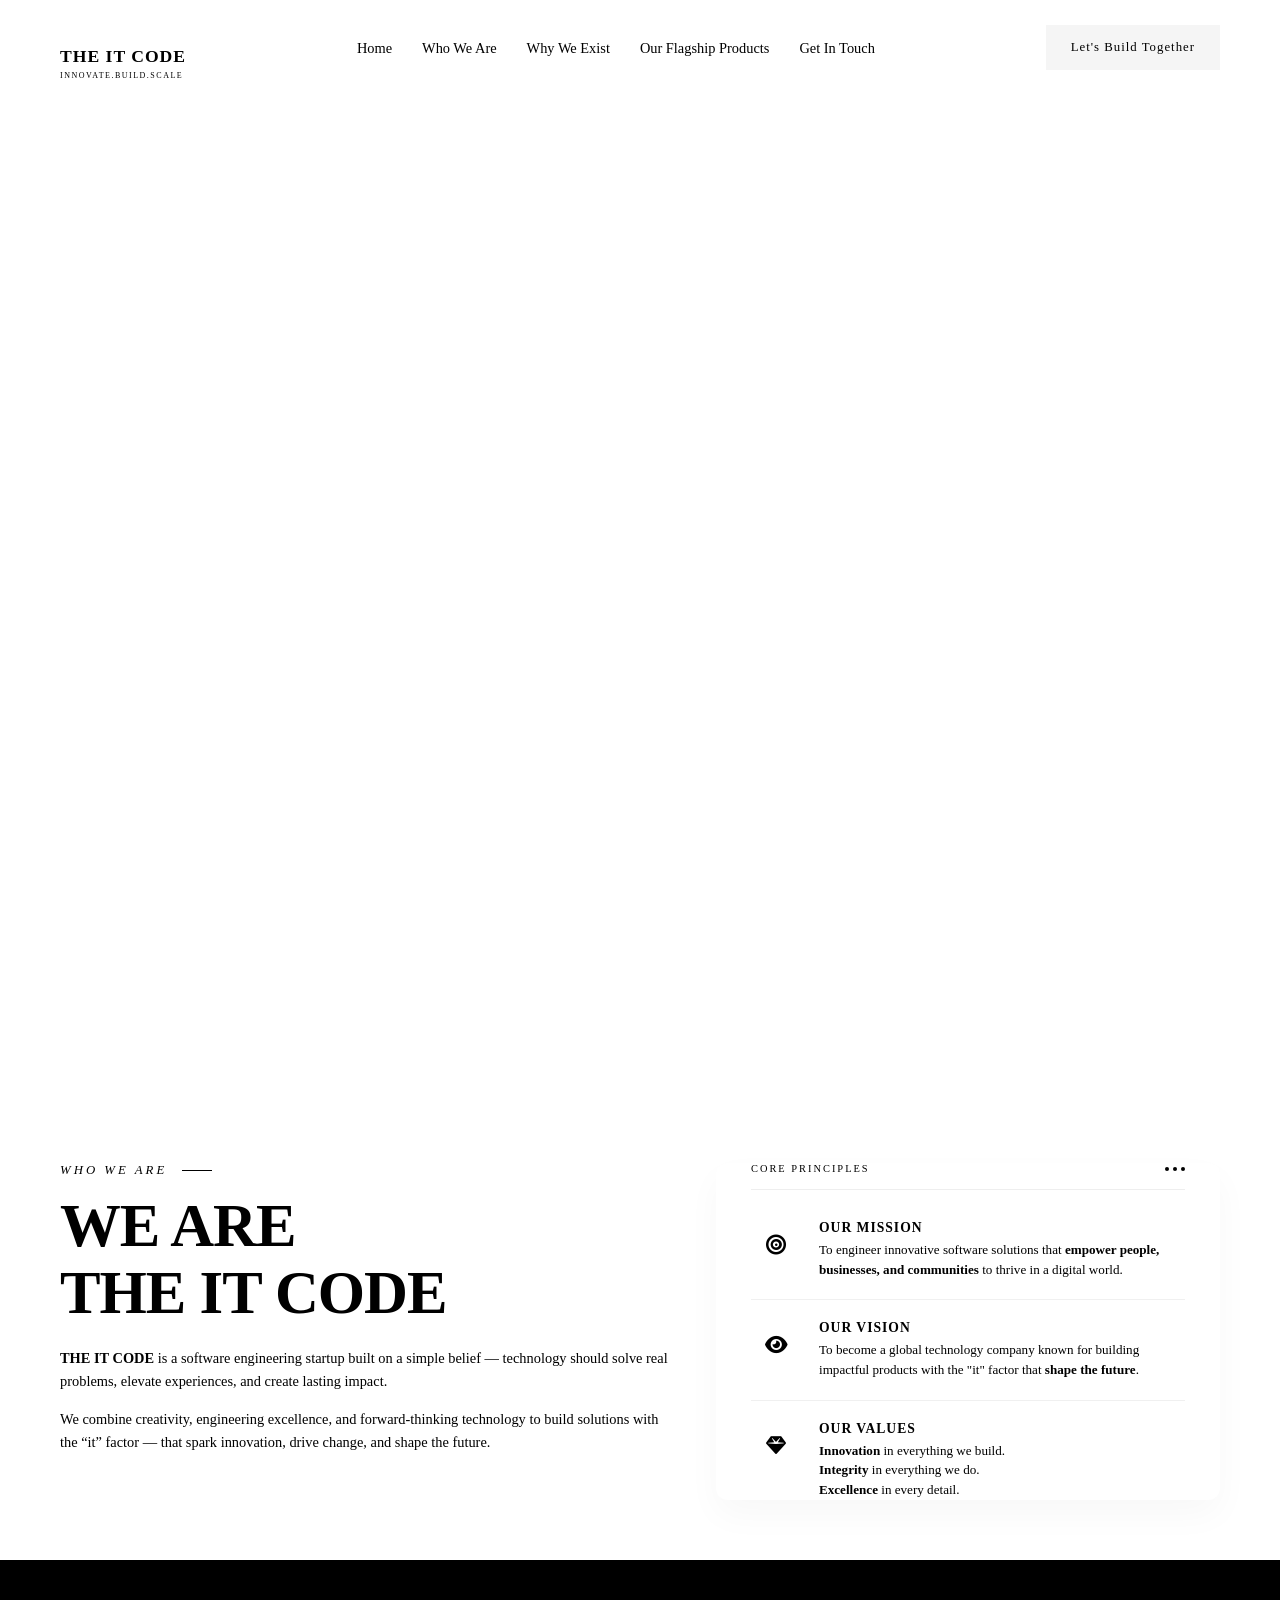
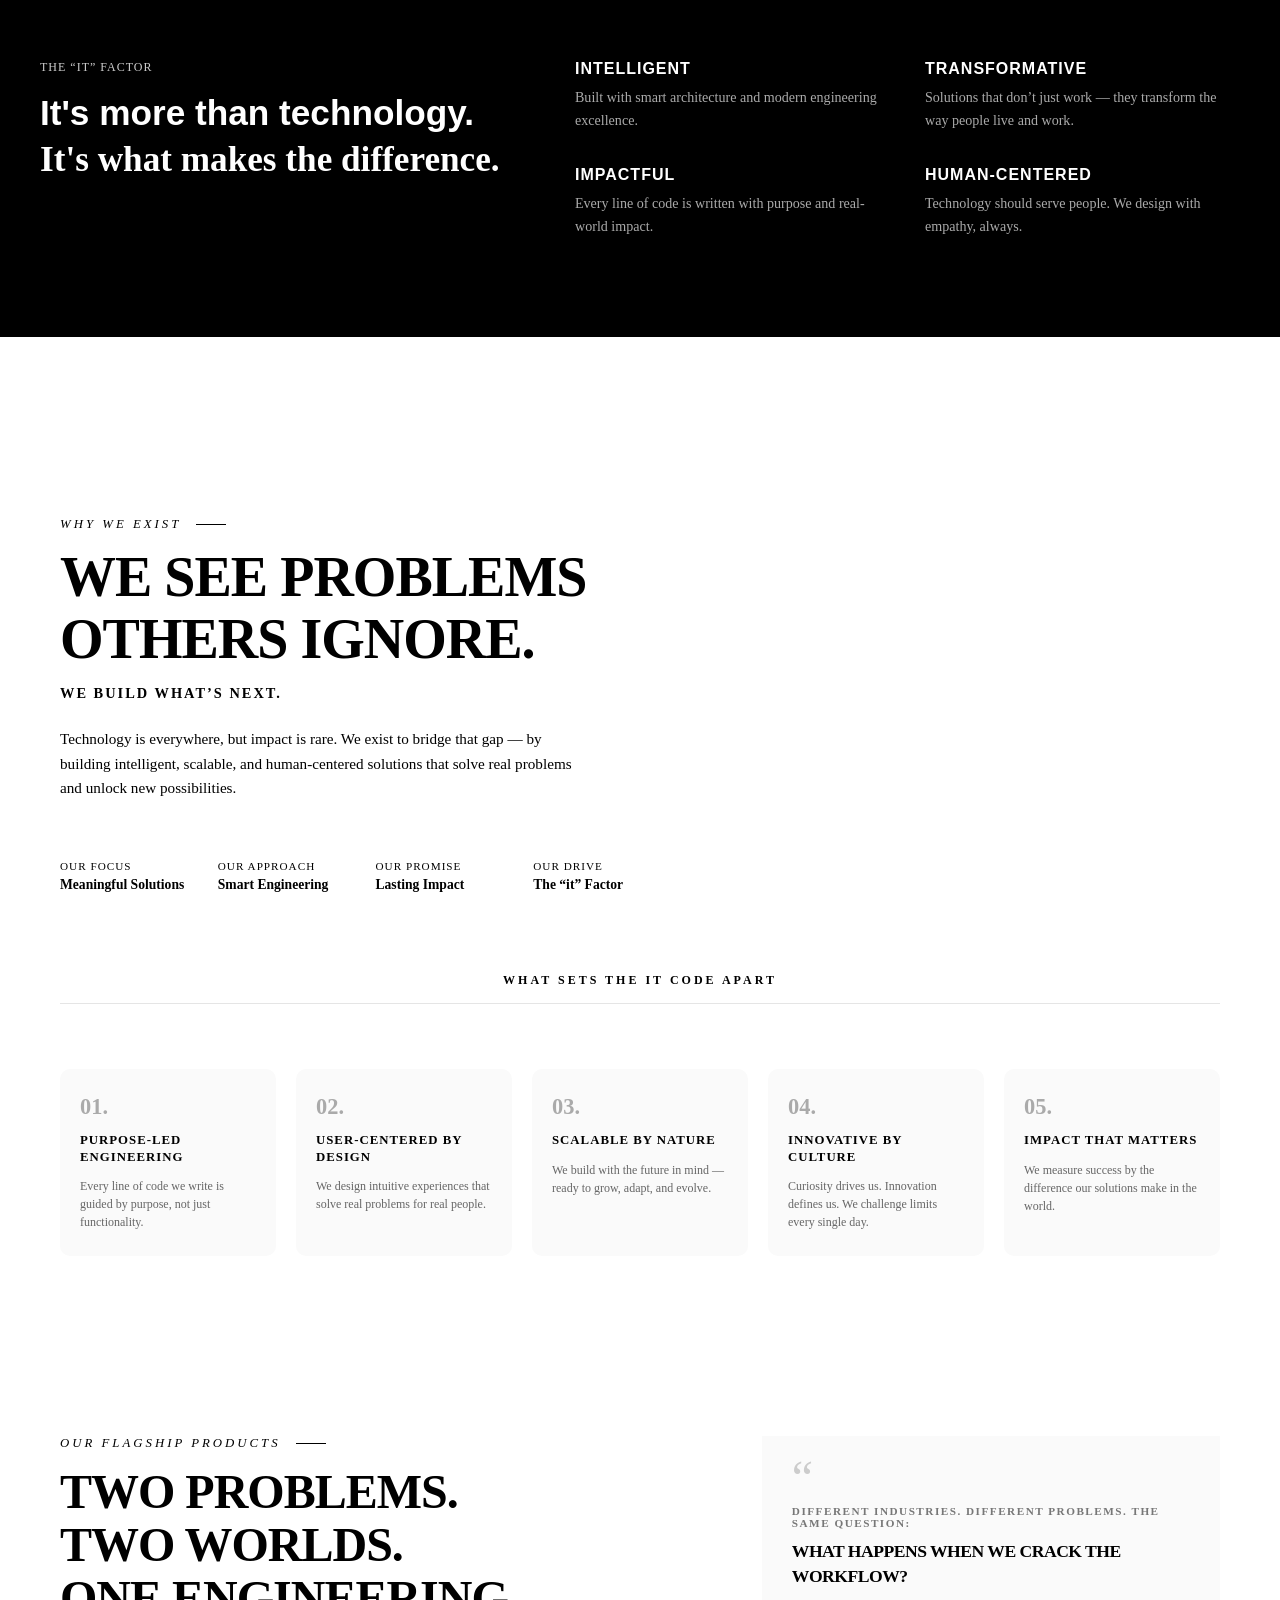
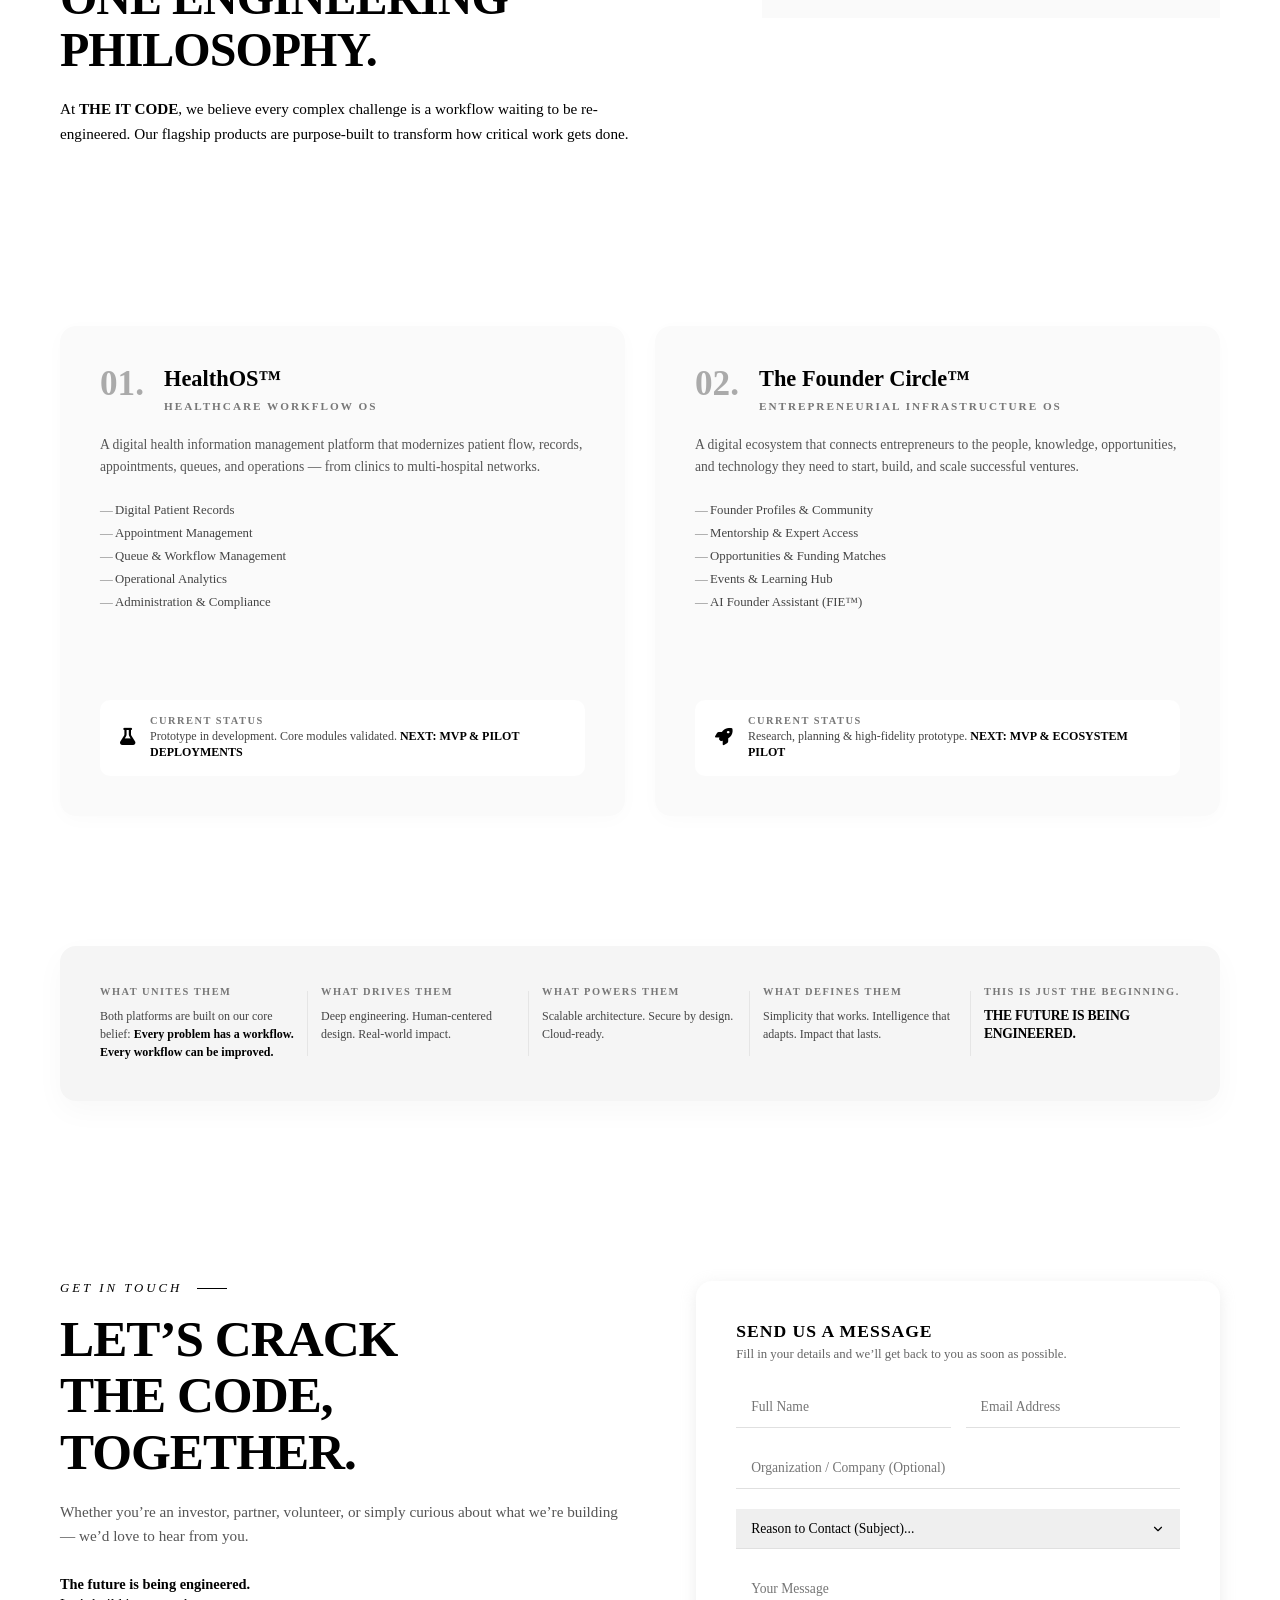
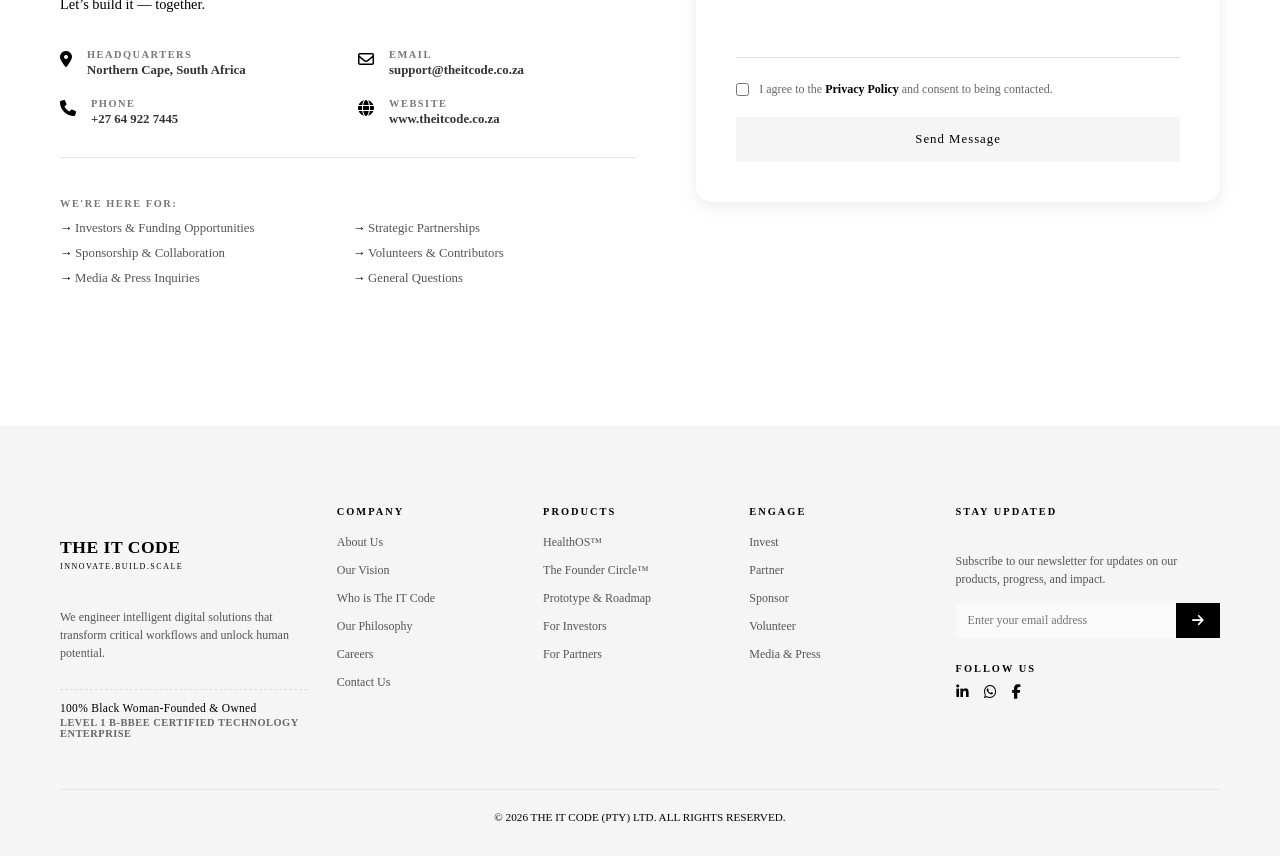
==== index.html @ 231ebf90 "Add files via upload" ====
<!DOCTYPE html>
<html lang="en">
<head>
    <meta charset="UTF-8">
    <meta name="viewport" content="width=device-width, initial-scale=1.0">
    <title>THE IT CODE | INNOVATE.BUILD.SCALE</title>
    <meta name="description" content="South African software engineering company building practical workflow platforms. Flagship products: HealthSync™ & The Founder Circle™ – digital workflow and entrepreneurial ecosystem platforms.">
    <link rel="stylesheet" href="https://cdnjs.cloudflare.com/ajax/libs/font-awesome/6.5.1/css/all.min.css">
    <link rel="stylesheet" href="css/styles.css">
    <link rel="icon" href="images/icon.png">
</head>
<body>
<header class="header" id="header">
    <div class="container">

<div class="brand-logo-lockup">
    <div class="animated-code-tag">
        <span class="tag-part tag-open">&lt;</span><span class="tag-part tag-slash">/</span><span class="tag-part tag-close">&gt;</span>
    </div>
    <!-- Static Brand Text -->
    <h2 class="brand-title">THE IT CODE</h2>
    <span class="brand-tagline">INNOVATE.BUILD.SCALE</span>
</div>

        <nav class="navbar" id="navbar">
            <ul class="nav-links">
                <li><a href="#hero">Home</a></li>
                <li><a href="#about">Who We Are</a></li>
                <li><a href="#solutions">Why We Exist</a></li>
                <li><a href="#products">Our Flagship Products</a></li>
                <li><a href="#contact">Get In Touch</a></li>
            </ul>

            <div class="menu-footer">
                <p>Engineering software, systems, automation and digital transformation.</p>
                <a href="#contact" class="menu-btn">Let's Build Together</a>
            </div>
        </nav>

        <a href="#contact" class="header-btn">Let's Build Together</a>

        <div class="hamburger" id="hamburger">
            <span></span>
            <span></span>
            <span></span>
        </div>
    </div>
</header>

<!-- ========== HERO SECTION CLONE ========== -->
<section class="hero fade-in-section" id="hero">
    <div class="hero-container">
        
        <!-- Left Column: Content -->
        <div class="hero-left">
            <!--<span class="hero-subtitle">We don't just code</span>-->
            
            <h1 class="hero-heading">
                WE CRACK<br>
                THE TECH <span>CODE</span>
            </h1>

            <p class="hero-description">
                Engineering intelligent software solutions with the <span class="highlight-it">it</span> factor.
            </p>

            <div class="hero-buttons">
                <a href="#solutions" class="btn">
                    Explore Solutions </i>
                </a>
                <a href="#products" class="btn-outline">
                    Our Flagship Products </i>
                </a>
            </div>

            <div class="hero-tagline-bottom">
                <div class="line-indicator"></div>
                <p>Driving <strong>innovation</strong>, <strong>transforming</strong> ideas, and <strong>elevating</strong> businesses.</p>
            </div>
        </div>

<div class="hero-right">
    <div class="terminal-card">
        <!-- Terminal Top Bar -->
        <div class="terminal-top-bar">
            <div class="window-dots">
                <span class="dot red"></span>
                <span class="dot yellow"></span>
                <span class="dot green"></span>
            </div>
            <div class="terminal-window-title">THE IT CODE / LIVE</div>
            <div class="live-status-indicator">
                <span class="pulse-dot"></span> LIVE SYSTEM
            </div>
        </div>

        <!-- Terminal Content Header -->
        <div class="terminal-content-header">
            <span id="current-lang-label" class="lang-tag">SQL</span>
            <span id="current-file-label" class="file-tag">DATABASE.SQL</span>
        </div>

        <!-- Main Code Display Area with Line Numbers -->
        <div class="terminal-code-viewport">
            <div class="line-numbers" id="line-numbers-box">
                <span>01</span><span>02</span><span>03</span><span>04</span><span>05</span><span>06</span><span>07</span><span>08</span><span>09</span><span>10</span>
            </div>
            <div class="code-content-box">
                <pre><code id="live-code-display"></code></pre>
            </div>
        </div>

        <!-- Compiling Solutions Progress Bar -->
        <div class="terminal-footer-progress">
            <div class="progress-labels">
                <span>COMPILING SOLUTIONS...</span>
                <span id="progress-percentage">63%</span>
            </div>
            <div class="progress-track">
                <div class="progress-fill" id="progress-bar-fill"></div>
            </div>
            <div class="progress-subtext">
                <span>INNOVATE.BUILD.SCALE</span>
                <span>ENGINEERING THE "IT" FACTOR</span>
            </div>
        </div>
    </div>

    <!-- Interactive Language Switcher Tabs -->
    <div class="language-tabs-bar" id="language-tabs">
        <button class="lang-tab-btn" data-index="0">HTML</button>
        <button class="lang-tab-btn" data-index="1">CSS</button>
        <button class="lang-tab-btn" data-index="2">JS</button>
        <button class="lang-tab-btn" data-index="3">PYTHON</button>
        <button class="lang-tab-btn active" data-index="4">SQL</button>
        <button class="lang-tab-btn" data-index="5">NODE.JS</button>
        <button class="lang-tab-btn" data-index="6">REACT</button>
        <button class="lang-tab-btn" data-index="7">API</button>
    </div>

    <!-- Bottom Status Bar -->
    <div class="terminal-status-footer">
        <span class="status-live-tag"><span class="green-dot"></span> LIVE STATUS</span>
        <span class="status-moto">BUILDING IMPACT. SCALING FUTURES.</span>
    </div>
</div>

    </div>

<!-- ========== FLAGSHIP PRODUCTS & STAKEHOLDERS BAR ========== -->
<div class="hero-stats-bar fade-in-section">
    <div class="stakeholders-container">
        
        <div class="section-top-title">
            Bring the Idea. We'll Crack the Code.
        </div>

        <div class="stakeholder-grid">
            
            <!-- Card 1: Investors -->
            <div class="stakeholder-card">
                <div class="stakeholder-info">
                    <h3>INVESTORS</h3>
                    <p>Fuel innovation. Back the future. Get in early on high-impact solutions.</p>
                </div>
                <a href="#contact" class="card-btn">
                    INVEST NOW <i class="fa-solid fa-arrow-right"></i>
                </a>
            </div>

            <!-- Card 2: Partners -->
            <div class="stakeholder-card">

                <div class="stakeholder-info">
                    <h3>PARTNERS</h3>
                    <p>Collaborate with us to create, scale, and disrupt together.</p>
                </div>
                <a href="#contact" class="card-btn">
                    PARTNER WITH US <i class="fa-solid fa-arrow-right"></i>
                </a>
            </div>

            <!-- Card 3: Volunteers -->
            <div class="stakeholder-card">
                <div class="stakeholder-info">
                    <h3>VOLUNTEERS</h3>
                    <p>Lend your skills. Shape the future. Make a real impact.</p>
                </div>
                <a href="#contact" class="card-btn">
                    JOIN OUR MISSION <i class="fa-solid fa-arrow-right"></i>
                </a>
            </div>

            <!-- Card 4: Sponsors -->
            <div class="stakeholder-card">
                <div class="stakeholder-info">
                    <h3>SPONSORS</h3>
                    <p>Champion innovation. Amplify our vision. Leave a lasting legacy.</p>
                </div>
                <a href="#contact" class="card-btn">
                    BECOME A SPONSOR <i class="fa-solid fa-arrow-right"></i>
                </a>
            </div>

        </div>

        <!--<div class="section-bottom-title">
            TOGETHER, WE <span>CRACK THE TECH CODE</span> AND BUILD A BETTER TOMORROW.
        </div>-->
    </div>
</div>
</section>

<!-- ========== ABOUT SECTION ========== -->
<section class="about-section fade-in-section" id="about">

    <div class="about-container">
        
        <!-- Top Section: Heading & Illustration Split -->
        <div class="about-hero-grid">
            
            <div class="about-header-content">
                <div class="about-subtitle-line">
                    <span>Who we are</span>
                    <div class="line-indicator"></div>
                </div>

                <h1 class="about-heading">
                    WE ARE <span class="badge-it"> <br>THE IT CODE</span>
                </h1>

               <!-- <p class="about-subheading">
                    We don't just write code; WE CRACK THE TECH CODE.
                </p>-->

                <p class="about-description">
                    <strong>THE IT CODE</strong> is a software engineering startup built on a simple belief — technology should solve real problems, elevate experiences, and create lasting impact.
                </p>

                <p class="about-description">
                    We combine creativity, engineering excellence, and forward-thinking technology to build solutions with the “it” factor — that spark innovation, drive change, and shape the future.
                </p>
            </div>
<div class="who-we-are-right">
    <div class="mvv-card">
        <div class="mvv-header">
            <span class="mvv-eyebrow">CORE PRINCIPLES</span>
            <div class="mvv-dots"><span class="dot"></span><span class="dot"></span><span class="dot"></span></div>
        </div>

        <div class="mvv-items-wrapper">
            <!-- Mission -->
            <div class="mvv-item">
                <div class="mvv-icon-box">
                    <i class="fas fa-bullseye"></i>
                </div>
                <div class="mvv-content">
                    <h4>OUR MISSION</h4>
                    <p>To engineer innovative software solutions that <strong>empower people, businesses, and communities</strong> to thrive in a digital world.</p>
                </div>
            </div>

            <div class="mvv-divider"></div>

            <!-- Vision -->
            <div class="mvv-item">
                <div class="mvv-icon-box">
                    <i class="fas fa-eye"></i>
                </div>
                <div class="mvv-content">
                    <h4>OUR VISION</h4>
                    <p>To become a global technology company known for building impactful products with the "it" factor that <strong>shape the future</strong>.</p>
                </div>
            </div>

            <div class="mvv-divider"></div>

            <!-- Values -->
            <div class="mvv-item">
                <div class="mvv-icon-box">
                    <i class="fas fa-gem"></i>
                </div>
                <div class="mvv-content">
                    <h4>OUR VALUES</h4>
                    <p><strong>Innovation</strong> in everything we build. <br>
                       <strong>Integrity</strong> in everything we do. <br>
                       <strong>Excellence</strong> in every detail.</p>
                </div>
            </div>
        </div>
    </div>
</div>
        </div>

       <!-- Full Width Black Wrapper -->
<div class="it-factor-full-width">
    
    <!-- Bottom "IT" Factor Feature Bar -->
    <div class="about-bottom-bar fade-in-section">
        
        <div class="bottom-bar-left">
            <span class="sub-label">THE “IT” FACTOR</span>
            <h2>It's more than technology.<br><span>It's what makes the difference.</span></h2>
        </div>

        <div class="bottom-bar-features">
            <div class="feature-col">
                <div class="feature-text">
                    <h4>INTELLIGENT</h4>
                    <p>Built with smart architecture and modern engineering excellence.</p>
                </div>
            </div>

            <div class="feature-col">
                <div class="feature-text">
                    <h4>TRANSFORMATIVE</h4>
                    <p>Solutions that don’t just work — they transform the way people live and work.</p>
                </div>
            </div>

            <div class="feature-col">
                <div class="feature-text">
                    <h4>IMPACTFUL</h4>
                    <p>Every line of code is written with purpose and real-world impact.</p>
                </div>
            </div>

            <div class="feature-col">
                <div class="feature-text">
                    <h4>HUMAN-CENTERED</h4>
                    <p>Technology should serve people. We design with empathy, always.</p>
                </div>
            </div>
        </div>

    </div>
</div>
</section>

<!-- ========== WHY WE EXIST & WHAT SETS US APART SECTION ========== -->
<section class="why-we-exist-section fade-in-section" id="solutions">
    <div class="section-container">
        
        <!-- Top Hero Split: Text Left, Illustration Right -->
        <div class="why-hero-grid">
            
            <div class="why-header-content">
                <div class="about-subtitle-line">
                    <span>WHY WE EXIST</span>
                    <div class="line-indicator"></div>
                </div>

                <h1 class="why-heading">
                    WE SEE PROBLEMS<br>
                    <span>OTHERS IGNORE.</span>
                </h1>

                <p class="why-subheading">
                    WE BUILD WHAT’S NEXT.
                </p>

                <p class="why-description">
                    Technology is everywhere, but impact is rare. We exist to bridge that gap — by building intelligent, scalable, and human-centered solutions that solve real problems and unlock new possibilities.
                </p>

                <!-- Four Mini Metrics / Focus Grid -->
                <div class="why-mini-grid">
                    <div class="mini-col">
                        <span class="mini-label">Our Focus</span>
                        <h4>Meaningful Solutions</h4>
                    </div>
                    <div class="mini-col">
                        <span class="mini-label">Our Approach</span>
                        <h4>Smart Engineering</h4>
                    </div>
                    <div class="mini-col">
                        <span class="mini-label">Our Promise</span>
                        <h4>Lasting Impact</h4>
                    </div>
                    <div class="mini-col">
                        <span class="mini-label">Our Drive</span>
                        <h4>The “it” Factor</h4>
                    </div>
                </div>
            </div>

            <!--<div class="why-visual-right">
              .
            </div>-->

        </div>

        <!-- Middle Section: What Sets The IT Code Apart (5 Steps Grid) -->
        <div class="sets-apart-wrapper fade-in-section">
            
            <div class="section-top-title">
                WHAT SETS THE IT CODE APART
            </div>

            <div class="steps-grid">
                
                <!-- Step 01 -->
                <div class="step-card">
                    <span class="step-number">01.</span>
                    <h4>PURPOSE-LED ENGINEERING</h4>
                    <p>Every line of code we write is guided by purpose, not just functionality.</p>
                </div>

                <!-- Step 02 -->
                <div class="step-card">
                    <span class="step-number">02.</span>
                    <h4>USER-CENTERED BY DESIGN</h4>
                    <p>We design intuitive experiences that solve real problems for real people.</p>
                </div>

                <!-- Step 03 -->
                <div class="step-card">
                    <span class="step-number">03.</span>
                    <h4>SCALABLE BY NATURE</h4>
                    <p>We build with the future in mind — ready to grow, adapt, and evolve.</p>
                </div>

                <!-- Step 04 -->
                <div class="step-card">
                    <span class="step-number">04.</span>
                    <h4>INNOVATIVE BY CULTURE</h4>
                    <p>Curiosity drives us. Innovation defines us. We challenge limits every single day.</p>
                </div>

                <!-- Step 05 -->
                <div class="step-card">
                    <span class="step-number">05.</span>
                    <h4>IMPACT THAT MATTERS</h4>
                    <p>We measure success by the difference our solutions make in the world.</p>
                </div>

            </div>
        </div>

    </div>
</section>

<!-- ========== FLAGSHIP PRODUCTS SECTION ========== -->
<section class="products-section fade-in-section" id="products">
    <div class="section-container">
        
        <!-- Top Header Area -->
        <div class="products-header fade-in-section">
            <div class="header-left">
                <div class="about-subtitle-line">
                    <span>OUR FLAGSHIP PRODUCTS</span>
                    <div class="line-indicator"></div>
                </div>
                <h1 class="products-heading">
                    TWO PROBLEMS.<br>
                    TWO WORLDS.<br>
                    ONE <span class="badge-philosophy">ENGINEERING PHILOSOPHY.</span>
                </h1>
                <p class="products-subtext">
                    At <strong>THE IT CODE</strong>, we believe every complex challenge is a workflow waiting to be re-engineered. Our flagship products are purpose-built to transform how critical work gets done.
                </p>
            </div>

            <div class="header-right">
                <span class="quote-mark">“</span>
                <p class="right-category">DIFFERENT INDUSTRIES. DIFFERENT PROBLEMS. THE SAME QUESTION:</p>
                <h3 class="right-question">WHAT HAPPENS WHEN WE CRACK THE WORKFLOW?</h3>
            </div>
        </div>

        <!-- Two Columns: HealthOS & Founder Circle -->
        <div class="products-grid fade-in-section">
            
            <!-- Product 01: HealthOS -->
            <div class="product-card fade-in-section">
                <div class="product-top-content">
                    <div class="product-number-title">
                        <span class="prod-num">01.</span>
                        <div class="prod-titles">
                            <h3>HealthOS™</h3>
                            <span class="prod-category">HEALTHCARE WORKFLOW OS</span>
                        </div>
                    </div>

                    <p class="prod-description">
                        A digital health information management platform that modernizes patient flow, records, appointments, queues, and operations — from clinics to multi-hospital networks.
                    </p>

                    <ul class="prod-features-list">
                        <li>Digital Patient Records</li>
                        <li>Appointment Management</li>
                        <li>Queue &amp; Workflow Management</li>
                        <li>Operational Analytics</li>
                        <li>Administration &amp; Compliance</li>
                    </ul>
                </div>

                <!-- Product Mockup Image -->
                <div class="product-mockup">
            <!--<div class="why-visual-right">
              .
            </div>-->               
        </div>

                <!-- Current Status Box -->
                <div class="status-box">
                    <div class="status-icon"><i class="fa-solid fa-flask"></i></div>
                    <div class="status-text">
                        <span class="status-label">CURRENT STATUS</span>
                        <p>Prototype in development. Core modules validated. <span class="next-step">NEXT: MVP &amp; PILOT DEPLOYMENTS</span></p>
                    </div>
                </div>
            </div>

            <!-- Product 02: The Founder Circle -->
            <div class="product-card">
                <div class="product-top-content">
                    <div class="product-number-title">
                        <span class="prod-num">02.</span>
                        <div class="prod-titles">
                            <h3>The Founder Circle™</h3>
                            <span class="prod-category">ENTREPRENEURIAL INFRASTRUCTURE OS</span>
                        </div>
                    </div>

                    <p class="prod-description">
                        A digital ecosystem that connects entrepreneurs to the people, knowledge, opportunities, and technology they need to start, build, and scale successful ventures.
                    </p>

                    <ul class="prod-features-list">
                        <li>Founder Profiles &amp; Community</li>
                        <li>Mentorship &amp; Expert Access</li>
                        <li>Opportunities &amp; Funding Matches</li>
                        <li>Events &amp; Learning Hub</li>
                        <li>AI Founder Assistant (FIE™)</li>
                    </ul>
                </div>

                <!-- Product Mockup Image -->
                <div class="product-mockup">
                <!--<div class="why-visual-right">
              .
            </div>-->
                </div>

                <!-- Current Status Box -->
                <div class="status-box">
                    <div class="status-icon"><i class="fa-solid fa-rocket"></i></div>
                    <div class="status-text">
                        <span class="status-label">CURRENT STATUS</span>
                        <p>Research, planning &amp; high-fidelity prototype. <span class="next-step">NEXT: MVP &amp; ECOSYSTEM PILOT</span></p>
                    </div>
                </div>
            </div>

        </div>

        <!-- Bottom Unified Philosophy Bar -->
        <div class="philosophy-bottom-bar fade-in-section">
            
            <div class="phil-col">
                <span class="phil-label">WHAT UNITES THEM</span>
                <p>Both platforms are built on our core belief: <strong>Every problem has a workflow. Every workflow can be improved.</strong></p>
            </div>

            <div class="phil-col">
                <span class="phil-label">WHAT DRIVES THEM</span>
                <div class="phil-icon-text">
                    <p>Deep engineering. Human-centered design. Real-world impact.</p>
                </div>
            </div>

            <div class="phil-col">
                <span class="phil-label">WHAT POWERS THEM</span>
                <div class="phil-icon-text">
                    <p>Scalable architecture. Secure by design. Cloud-ready.</p>
                </div>
            </div>

            <div class="phil-col">
                <span class="phil-label">WHAT DEFINES THEM</span>
                <div class="phil-icon-text">
                    <p>Simplicity that works. Intelligence that adapts. Impact that lasts.</p>
                </div>
            </div>

            <div class="phil-col highlight-col">
                <span class="phil-label">THIS IS JUST THE BEGINNING.</span>
                <h4>THE FUTURE IS BEING ENGINEERED.</h4>
            </div>

        </div>

    </div>
</section>

<!-- ========== CONTACT / GET IN TOUCH SECTION ========== -->
<section class="contact-section fade-in-section" id="contact">
    <div class="section-container">
        
        <!-- Main Contact Grid: Info Left, Form Right -->
        <div class="contact-grid">
            
            <!-- Left Column: Info & Details -->
            <div class="contact-info-left">
                <div class="about-subtitle-line">
                    <span>GET IN TOUCH</span>
                    <div class="line-indicator"></div>
                </div>

                <h1 class="contact-heading">
                    LET’S CRACK<br>
                    THE CODE,<br>
                    <span>TOGETHER.</span>
                </h1>

                <p class="contact-description">
                    Whether you’re an investor, partner, volunteer, or simply curious about what we’re building — we’d love to hear from you.
                </p>

                <div class="contact-mission-box">
                    <p><strong>The future is being engineered.</strong></p>
                    <p>Let’s build it — together.</p>
                </div>

                <!-- Contact Details List -->
                <div class="contact-details-list">
                    <div class="contact-item">
                        <div class="contact-icon"><i class="fa-solid fa-location-dot"></i></div>
                        <div>
                            <span class="c-label">HEADQUARTERS</span>
                            <p>Northern Cape, South Africa</p>
                        </div>
                    </div>

                   <div class="contact-item">
                        <div class="contact-icon"><i class="fa-regular fa-envelope"></i></div>
                        <div>
                            <span class="c-label">EMAIL</span>
                            <p><a href="mailto:support@theitcode.co.za" style="color: inherit; text-decoration: none;"></a>support@theitcode.co.za</a></p>
                        </div>
                    </div>

                    <div class="contact-item">
                        <div class="contact-icon"><i class="fa-solid fa-phone"></i></div>
                        <div>
                            <span class="c-label">PHONE</span>
                            <p>+27 64 922 7445</p>
                        </div>
                    </div>

                     <div class="contact-item">
                        <div class="contact-icon"><i class="fa-solid fa-globe"></i></div>
                        <div>
                            <span class="c-label">WEBSITE</span>
                            <p><a href="https://theitcode.co.za" style="color: inherit; text-decoration: none;"></a>www.theitcode.co.za</a></p>
                        </div>
                    </div>
                </div>

                <!-- We're Here For List -->
                <div class="here-for-wrapper">
                    <span class="c-label">WE'RE HERE FOR:</span>
                    <ul class="here-for-list">
                        <li>Investors &amp; Funding Opportunities</li>
                        <li>Strategic Partnerships</li>
                        <li>Sponsorship &amp; Collaboration</li>
                        <li>Volunteers &amp; Contributors</li>
                        <li>Media &amp; Press Inquiries</li>
                        <li>General Questions</li>
                    </ul>
                </div>
            </div>

            <!-- Right Column: Interactive Form Box -->
            <div class="contact-form-card">
                <div class="form-header">
                    <h3>SEND US A MESSAGE</h3>
                    <p>Fill in your details and we’ll get back to you as soon as possible.</p>
                </div>

<form id="contact-form" class="contact-form" action="https://formspree.io/f/mgawkzpq" method="POST">
    <div class="form-row-dual">
        <div class="form-group">
            <input type="text" name="full_name" placeholder="Full Name" required>
        </div>
        <div class="form-group">
            <input type="email" name="email" placeholder="Email Address" required>
        </div>
    </div>

    <div class="form-group">
        <input type="text" name="organization" placeholder="Organization / Company (Optional)">
    </div>

    <div class="form-group">
        <select name="subject" required>
            <option value="" disabled selected>Reason to Contact (Subject)...</option>
            <option value="Investor / Funding Opportunity">Investor / Funding Opportunity</option>
            <option value="Strategic Partner">Strategic Partner</option>
            <option value="Volunteer / Contributor">Volunteer / Contributor</option>
            <option value="Sponsor">Sponsor</option>
            <option value="General Inquiry">General Inquiry</option>
        </select>
    </div>

    <div class="form-group">
        <textarea name="message" rows="4" placeholder="Your Message" required></textarea>
    </div>

    <div class="form-group checkbox-group">
        <label>
            <input type="checkbox" required>
            <span>I agree to the <strong>Privacy Policy</strong> and consent to being contacted.</span>
        </label>
    </div>

    <button type="submit" class="submit-btn">
        <span>Send Message</span>
    </button>
</form>
            </div>

        </div>

        <!-- Bottom Footer Callout Banner 
        <div class="footer-bottom-banner">
            <div class="footer-col-text">
                <h3>BIG IDEAS NEED<br>BOLD COLLABORATION.<br>LET’S CREATE IMPACT<br>THAT LASTS.</h3>
            </div>

            <div class="footer-col-action">
                <div class="f-icon"><i class="fa-solid fa-chart-line"></i></div>
                <h4>INVEST</h4>
                <p>Help fund the technology we’re bringing to life.</p>
            </div>

            <div class="footer-col-action">
                <div class="f-icon"><i class="fa-solid fa-handshake"></i></div>
                <h4>PARTNER</h4>
                <p>Build, integrate and scale with us.</p>
            </div>

            <div class="footer-col-action">
                <div class="f-icon"><i class="fa-solid fa-users"></i></div>
                <h4>VOLUNTEER</h4>
                <p>Bring your skills, ideas and energy to the mission.</p>
            </div>

            <div class="footer-col-action">
                <div class="f-icon"><i class="fa-regular fa-star"></i></div>
                <h4>SPONSOR</h4>
                <p>Support innovation with real-world impact.</p>
            </div>

            <div class="footer-col-code-icon">
                <i class="fa-solid fa-code"></i>
            </div>
        </div>
-->
    </div>
</section>

<!-- ========== FOOTER SECTION ========== -->
<footer class="footer-section fade-in-section" id="footer">
    <div class="section-container">
        
        <!-- Top Multi-Column Footer Grid -->
        <div class="footer-top-grid">
            
            <!-- Col 1: Brand Logo & Mission -->
            <div class="footer-col-brand">
                <div class="brand-logo-lockup">
    <div class="animated-code-tag">
        <span class="tag-part tag-open">&lt;</span><span class="tag-part tag-slash">/</span><span class="tag-part tag-close">&gt;</span>
    </div>
    <!-- Static Brand Text -->
    <h2 class="brand-title">THE IT CODE</h2>
    <span class="brand-tagline">INNOVATE.BUILD.SCALE</span>
</div>
                <p class="footer-mission">
                    We engineer intelligent digital solutions that transform critical workflows and unlock human potential.
                </p>
                <div class="footer-ownership-badge">
                    <span class="owner-highlight">100% Black Woman-Founded &amp; Owned</span>
                    <span class="owner-sub">Level 1 B-BBEE Certified Technology Enterprise</span>
                </div>
            </div>

            <!-- Col 2: Company Links -->
            <div class="footer-col-links">
                <span class="footer-heading">COMPANY</span>
                <ul>
                    <li><a href="#about">About Us</a></li>
                    <li><a href="#vision">Our Vision</a></li>
                    <li><a href="#who">Who is The IT Code</a></li>
                    <li><a href="#philosophy">Our Philosophy</a></li>
                    <li><a href="#careers">Careers</a></li>
                    <li><a href="#contact">Contact Us</a></li>
                </ul>
            </div>

            <!-- Col 3: Products Links -->
            <div class="footer-col-links">
                <span class="footer-heading">PRODUCTS</span>
                <ul>
                    <li><a href="#products">HealthOS™</a></li>
                    <li><a href="#products">The Founder Circle™</a></li>
                    <li><a href="#roadmap">Prototype &amp; Roadmap</a></li>
                    <li><a href="#contact">For Investors</a></li>
                    <li><a href="#contact">For Partners</a></li>
                </ul>
            </div>

            <!-- Col 4: Engage Links -->
            <div class="footer-col-links">
                <span class="footer-heading">ENGAGE</span>
                <ul>
                    <li><a href="#contact">Invest</a></li>
                    <li><a href="#contact">Partner</a></li>
                    <li><a href="#contact">Sponsor</a></li>
                    <li><a href="#contact">Volunteer</a></li>
                    <li><a href="#contact">Media &amp; Press</a></li>
                </ul>
            </div>

            <!-- Col 5: Stay Updated & Socials -->
            <div class="footer-col-subscribe">
                <span class="footer-heading">STAY UPDATED</span>
                <p class="sub-desc">Subscribe to our newsletter for updates on our products, progress, and impact.</p>
                
                <form id="footer-newsletter-form" class="footer-newsletter-form" action="https://formspree.io/f/mgawkzpq" method="POST">
                    <input type="email" placeholder="Enter your email address" required>
                    <button type="submit"><i class="fa-solid fa-arrow-right"></i></button>
                </form>

                <span class="footer-heading social-heading">FOLLOW US</span>
                <div class="footer-social-icons">
                    <a href="#" aria-label="LinkedIn"><i class="fa-brands fa-linkedin-in"></i></a>
                    <!--<a href="#" aria-label="X (Twitter)"><i class="fa-brands fa-x-twitter"></i></a>-->
                    <!--<a href="#" aria-label="Instagram"><i class="fa-brands fa-instagram"></i></a>-->
                    <!--<a href="#" aria-label="YouTube"><i class="fa-brands fa-youtube"></i></a>-->
                    <a href="#" aria-label="WhatsApp"><i class="fa-brands fa-whatsapp"></i></a>
                    <a href="#" aria-label="Facebook"><i class="fa-brands fa-facebook-f"></i></a>
                </div>
            </div>

        </div>

        <!-- Middle Details Bar: Badge, Promise, Legal, HQ 
        <div class="footer-middle-bar">

            <div class="footer-info-col">
                <span class="footer-heading">OUR FOOTPRINT</span>
                <ul class="footer-text-list">
                    <li><strong>REGISTERED OFFICE: </strong> Kuruman, Northern Cape, South Africa</li>
                    <li><strong>OPERATING MODEL: </strong>Remote-first</li>
                    <li><strong>CURRENT OPERATION: </strong> Cape Town, Western Cape, South Africa</li>
                </ul>
            </div>

            <div class="footer-info-col">
                <span class="footer-heading">OUR PROMISE</span>
                <ul class="footer-text-list">
                    <li>We build with purpose.</li>
                    <li>We engineer with integrity.</li>
                    <li>We create impact that lasts.</li>
                </ul>
            </div>

            <div class="footer-info-col">
                <span class="footer-heading">LEGAL</span>
                <ul class="footer-text-list">
                    <li><a href="#">Privacy Policy</a></li>
                    <li><a href="#">Terms of Service</a></li>
                    <li><a href="#">Cookie Policy</a></li>
                </ul>
            </div>

            <div class="footer-info-col hq-col">
                <span class="footer-heading">HEADQUARTERS</span>
                <ul class="footer-contact-list">
                    <li><i class="fa-solid fa-location-dot"></i> Northern Cape, South Africa</li>
                    <li><i class="fa-regular fa-envelope"></i> support@theitcode.co.za</li>
                    <li><i class="fa-solid fa-phone"></i> +27 64 922 7445</li>
                    <li><i class="fa-solid fa-globe"></i> www.theitcode.co.za</li>
                </ul>
            </div>

        </div>-->

    </div>

           <center><p>&copy; 2026 THE IT CODE (PTY) LTD. ALL RIGHTS RESERVED.</p></center>

</footer>

<script src="script/scripts.js"></script>
</body>
</html>
---- css/styles.css ----
* {
    margin: 0;
    padding: 0;
    box-sizing: border-box;
    font-family: Century Gothic;
}

html {
    scroll-behavior: smooth;
}

.container {
    max-width: 1200px;
    margin: 0 auto;
    padding: 0 20px;
    display: flex;
    justify-content: space-between;
    align-items: center;
    width: 100%;
}

.fade-in-section {
    opacity: 0;
    transform: translateY(25px);
    transition: opacity 0.8s ease-out, transform 0.8s ease-out;
    will-change: opacity, transform;
}

.fade-in-section.is-visible {
    opacity: 1;
    transform: translateY(0);
}

.header {
    position: fixed;
    top: 0;
    left: 0;
    width: 100%;
    background: #ffffff;
    z-index: 1000;
    padding: 15px 0;
    transition: background 0.3s ease, backdrop-filter 0.3s ease;
}

.header.scrolled {
    background: rgba(255, 255, 255, 0.85);
    backdrop-filter: blur(10px);
    -webkit-backdrop-filter: blur(10px);
    box-shadow: 0 4px 15px rgba(192, 192, 192, 0.2);

}

.brand-logo-lockup {
    display: flex;
    flex-direction: column;
    align-items: flex-start;
    gap: 4px;
}

.animated-code-tag {
    font-size: 1.5rem;
    color: #000000;
    display: inline-flex;
    align-items: center;
}

.animated-code-tag .tag-part {
    opacity: 0;
    transform: scale(0.8);
    animation: sequentialAppear 6s infinite;
}

.animated-code-tag .tag-open {
    animation-delay: 0s;
}

.animated-code-tag .tag-slash {
    animation-delay: 0.3s;
}

.animated-code-tag .tag-close {
    animation-delay: 0.6s;
}

@keyframes sequentialAppear {
    0%, 15% {
        opacity: 0;
        transform: scale(0.8);
    }
    30%, 75% {
        opacity: 1;
        transform: scale(1);
    }
    90%, 100% {
        opacity: 0;
        transform: scale(0.8);
    }
}

.brand-title {
    font-size: 1.1rem;
    letter-spacing: 1px;
    color: #000000;
    margin: 0;
    line-height: 1.2;
    animation: none !important;
}

.brand-tagline {
    font-size: 0.5rem;
    letter-spacing: 1.5px;
    color: #000000;
    text-transform: uppercase;
    animation: none !important;
}

.navbar .nav-links {
    display: flex;
    list-style: none;
    gap: 30px;
}

.navbar .nav-links a {
    text-decoration: none;
    color: #000000;
    font-size: 0.9rem;
    transition: opacity 0.2s;
}

.navbar .nav-links a:hover {
    opacity: 0.6;
}

.header-btn {
    background-color: #f5f5f5;
    color: #000000;
    padding: 15px 25px;
    text-decoration: none;
    font-size: 0.8rem;
    letter-spacing: 1px;
    display: inline-block;
    transition: all 0.2s ease;
}

.header-btn:hover {
    background-color: #000000;
    color: #ffffff;
}

.mobile-top, .menu-footer, .hamburger {
    display: none;
}


@media screen and (max-width: 992px) {
    .header-btn {
        display: none; 
    }

    .brand-logo-lockup {
        z-index: 1100;
    }

    .brand-logo-lockup .animated-code-tag {
        font-size: 1.3rem;
    }

    .brand-title {
        font-size: 1rem;
    }

    .brand-tagline {
        font-size: 0.45rem;
    }
    
    .hamburger {
        display: flex;
        flex-direction: column;
        justify-content: space-between;
        width: 28px;
        height: 14px;
        cursor: pointer;
        z-index: 1100;
    }

    .hamburger span {
        display: block;
        width: 100%;
        height: 1px;
        background-color: #000;
        transition: all 0.3s ease;
    }

    .hamburger.active span:nth-child(1) {
        transform: translateY(5px) rotate(45deg);
    }
    .hamburger.active span:nth-child(2) {
        opacity: 0;
    }
    .hamburger.active span:nth-child(3) {
        transform: translateY(-3px) rotate(-45deg);
    }

    .navbar {
        position: fixed;
        top: 0;
        left: -100%;
        width: 100vw;
        height: 100vh;
        background: #ffffff;
        backdrop-filter: blur(15px);
        -webkit-backdrop-filter: blur(15px);
        display: flex;
        flex-direction: column;
        justify-content: space-between;
        padding: 40px 30px;
        transition: left 0.8s cubic-bezier(0.77, 0, 0.175, 1);
        z-index: 1050;
    }

    .nav-links a {
        font-size: 0.9rem;
    }

    .navbar.active {
        left: 0;
    }

    .navbar .nav-links {
        flex-direction: column;
        gap: 25px;
        align-items: flex-start;
        font-size: 1.1rem;
        width: 100%;
        margin: auto 0;
    }

    .menu-footer {
        display: block;
        border-top: 1px solid rgba(0, 0, 0, 0.1);
        padding-top: 20px;
        width: 100%;
    }

    .menu-footer p {
        font-size: 0.75rem;
        color: #000000;
        margin-bottom: 15px;
        text-align: center;
    }

    .menu-btn {
        background-color: #f5f5f5;
        color: #000000;
        padding: 12px 20px;
        font-size: 0.8rem;
        text-decoration: none;
        display: block;
        text-align: center;
        width: 100%;
    }

    .menu-btn:hover {
        background: #000000;
        color: #ffffff;
    }
}

/* ==========================================
   HERO SECTION CLONE STYLES
   ========================================== */

.hero {
    position: relative;
    background-color: #ffffff;
    color: #000000;
    padding-top: 150px;
    overflow: hidden;
    font-family: system-ui, -apple-system, BlinkMacSystemFont, "Segoe UI", Roboto, sans-serif;
}

.hero-container {
    max-width: 1200px;
    margin: 0 auto;
    padding: 0 20px 80px;
    display: grid;
    grid-template-columns: 1.1fr 0.9fr;
    gap: 40px;
    align-items: center;
    position: relative;
    z-index: 2;
}

/* Left Content Area */
.hero-left {
    display: flex;
    flex-direction: column;
}

.hero-left span {
    color: #000;
    font-style: italic;
}

.hero-subtitle {
    font-size: 0.8rem;
    color: #000000;
    margin-bottom: 15px;
    font-style: oblique;
    color: #000000;
}

.hero-heading {
    font-size: 4rem;
    font-weight: 600;
    line-height: 1.2;
    margin-bottom: 25px;
    letter-spacing: -1px;
}

.hero-heading span {
    color: #000000;
}

.hero-description {
    font-size: 0.9rem;
    line-height: 1.6;
    color: #000000;
    margin-bottom: 35px;
    max-width: 480px;
}

.highlight-it {
    color: #000000;
    font-weight: bold;
    text-transform: lowercase;
}

/* Action Buttons */
.hero-buttons {
    display: flex;
    gap: 20px;
    margin-bottom: 50px;
    font-size: 0.8rem;
    letter-spacing: 1px;
    transition: all 0.2s ease;
}

.btn {
    background: whitesmoke;
    color: #000000;
    padding: 14px 28px;
    text-decoration: none;
    display: inline-flex;
    align-items: center;
    gap: 10px;
    transition: transform 0.2s ease, opacity 0.2s ease;
    box-shadow: 0 4px 15px rgba(0, 0, 0, 0.1);
}

.btn:hover {
    opacity: 0.9;
    transform: translateY(-2px);
}

.btn-outline {
    background: transparent;
    color: #000000;
    transition: transform 0.2s ease, opacity 0.2s ease;
    box-shadow: 0 4px 15px rgba(0, 0, 0, 0.1);
    padding: 14px 28px;
    text-decoration: none;
    display: inline-flex;
    align-items: center;
    gap: 10px;
    transition: all 0.2s ease;
}

.btn-outline:hover {
    background: #000000;
    color: #ffffff;
}

.hero-tagline-bottom {
    display: flex;
    align-items: center;
    gap: 15px;
}

.line-indicator {
    width: 30px;
    height: 1px;
    background-color: #000000;
}

.hero-tagline-bottom p {
    font-size: 0.8rem;
    letter-spacing: 1px;
    color: #000000;
    font-style: oblique;
}

.hero-right {
    display: flex;
    flex-direction: column;
    gap: 15px;
    width: 100%;
}

.terminal-card {
    background: #ffffff;
    box-shadow: 0 15px 35px rgba(0, 0, 0, 0.06);
    overflow: hidden;
    width: 100%;
}

.terminal-top-bar {
    background: #fafafa;
    padding: 12px 18px;
    display: flex;
    align-items: center;
    justify-content: space-between;
    border-bottom: 1px solid #eee;
}

.window-dots {
    display: flex;
    gap: 6px;
}

.window-dots .dot {
    width: 9px;
    height: 9px;
    border-radius: 50%;
}
.window-dots .red { background: #ff5f56; }
.window-dots .yellow { background: #ffbd2e; }
.window-dots .green { background: #27c93f; }

.terminal-window-title {
    font-size: 0.7rem;
    letter-spacing: 1px;
    color: #000;
}

.live-status-indicator {
    font-size: 0.65rem;
    letter-spacing: 1px;
    color: #000000;
    display: flex;
    align-items: center;
    gap: 5px;
}

.pulse-dot {
    width: 6px;
    height: 6px;
    background: #27c93f;
    border-radius: 50%;
    box-shadow: 0 0 0 rgba(39, 201, 63, 0.4);
    animation: pulseGlow 2s infinite;
}

@keyframes pulseGlow {
    0% { box-shadow: 0 0 0 0 rgba(39, 201, 63, 0.6); }
    70% { box-shadow: 0 0 0 6px rgba(39, 201, 63, 0); }
    100% { box-shadow: 0 0 0 0 rgba(39, 201, 63, 0); }
}

.terminal-content-header {
    padding: 12px 20px 0 20px;
    display: flex;
    justify-content: space-between;
    font-size: 0.7rem;
}

.lang-tag { color: #0056b3; }
.file-tag { color: #888888; letter-spacing: 1px; }

.terminal-code-viewport {
    padding: 15px 20px;
    display: flex;
    gap: 20px;
    min-height: 230px;
    background: #ffffff;
}

.line-numbers {
    display: flex;
    flex-direction: column;
    font-family: 'Courier New', Courier, monospace;
    font-size: 0.8rem;
    color: #b5b5b5;
    line-height: 1.6;
    user-select: none;
    text-align: right;
}

.code-content-box {
    width: 100%;
    overflow-x: auto;
}

.code-content-box pre {
    margin: 0;
    white-space: pre-wrap;
}

#live-code-display {
    font-size: 0.8rem;
    line-height: 1.6;
    color: #111111;
    transition: opacity 0.3s ease-in-out;
    opacity: 1;
    display: block;
}

/* Syntax Highlighting Classes injected via JS */
.code-keyword { color: #0056b3; font-weight: bold; }
.code-string { color: #d63384; }
.code-property { color: #6610f2; }
.code-comment { color: #6c757d; font-style: italic; }

.fade-out {
    opacity: 0 !important;
}

/* Compilation Progress bar inside terminal */
.terminal-footer-progress {
    background: #fafafa;
    border-top: 1px solid #eee;
    padding: 15px 20px;
    display: flex;
    flex-direction: column;
    gap: 8px;
}

.progress-labels {
    display: flex;
    justify-content: space-between;
    font-size: 0.65rem;
    font-weight: 700;
    letter-spacing: 1px;
    color: #555555;
}

.progress-track {
    width: 100%;
    height: 4px;
    background: #e0e0e0;
    border-radius: 2px;
    overflow: hidden;
}

.progress-fill {
    width: 63%;
    height: 100%;
    background: #000000;
    transition: width 0.4s ease;
}

.progress-subtext {
    display: flex;
    justify-content: space-between;
    font-size: 0.55srem;
    font-size: 0.6rem;
    color: #888888;
    letter-spacing: 1px;
    text-transform: uppercase;
}

/* Interactive Language Tabs Bar */
.language-tabs-bar {
    display: flex;
    justify-content: space-between;
    background: #fafafa;
    border: 1px solid #e5e5e5;
    padding: 6px;
    gap: 4px;
}

.lang-tab-btn {
    background: transparent;
    border: none;
    padding: 6px 10px;
    font-size: 0.65rem;
    letter-spacing: 0.5px;
    color: #000000;
    cursor: pointer;
    border-radius: 4px;
    transition: all 0.2s ease;
}

.lang-tab-btn:hover {
    color: #000000;
    background: #eeeeee;
}

.lang-tab-btn.active {
    background: #000000;
    color: #ffffff;
}

/* Terminal Bottom Status Bar */
.terminal-status-footer {
    display: flex;
    justify-content: space-between;
    align-items: center;
    padding: 0 5px;
    font-size: 0.65rem;
    letter-spacing: 1px;
    color: #555555;
}

.status-live-tag {
    display: flex;
    align-items: center;
    gap: 6px;
}

.green-dot {
    width: 6px;
    height: 6px;
    background: #27c93f;
    border-radius: 50%;
}

.status-moto {
    text-transform: uppercase;
    font-style: oblique;
}

@media screen and (max-width: 992px) {
        .hero-container {
        grid-template-columns: 1fr;
        text-align: center;
        padding-bottom: 40px;
    }

    .section-top-title {
        font-size: 0.8rem;
    }

    .hero-subtitle {
        text-align: left;
    }

    .hero-heading {
        font-size: 2.8rem;
        text-align: left;
    }

    .hero-description {
        max-width: 100%;
        text-align: left;
    }

    .hero-buttons {
        justify-content: center;
    }

    .hero-tagline-bottom {
        justify-content: left;
    }

    .hero-right {
        display: none; /* Relies on background image on smaller viewports */
    }

    .hero-buttons {
        font-size: 0.8rem;
    }
}

/* ==========================================
   STAKEHOLDER CARDS BAR STYLES
   ========================================== */

.hero-stats-bar {
    background: whitesmoke;
    backdrop-filter: blur(10px);
    position: relative;
    z-index: 2;
    padding: 50px 0 40px;
}

.stakeholders-container {   
    max-width: 1200px;
    margin: 0 auto;
    padding: 0 20px;
    display: flex;
    flex-direction: column;
    align-items: center;
}

.section-top-title {
    font-size: 0.8rem;
    color: #000000;
    margin-bottom: 35px;
    font-weight: 500;
    text-align: center;
}

.section-top-title span {
    color: #333333;
}

.stakeholder-grid {
    display: grid;
    grid-template-columns: repeat(4, 1fr);
    gap: 30px;
    width: 100%;
    margin-bottom: 35px;
}
.stakeholders-container .section-top-title {
    text-transform: uppercase;
}

.stakeholder-card {
    background: whitesmoke;
    border: 2px solid #ffffff;
    color: #000000;
    padding: 25px 20px;
    display: flex;
    flex-direction: column;
    align-items: left;
    text-align: left;
    transition: transform 0.3s ease, border-color 0.3s ease;
}

/*.stakeholder-card:hover {
    transform: translateY(-5px);
}*/

.stakeholder-info {
    flex-grow: 1;
    margin-bottom: 20px;
}

.stakeholder-info h3 {
    font-size: 0.9rem;
    color: #000000;
    margin-bottom: 10px;
}

.stakeholder-info p {
    font-size: 0.8rem;
    line-height: 1.5;
    color: #000000;
}

.card-btn {
    background: #ffffff;
    color: #000000;
    width: 100%;
    padding: 10px 12px;
    font-size: 0.7rem;
    text-decoration: none;
    border-radius: 4px;
    letter-spacing: 1px;
    display: flex;
    align-items: center;
    justify-content: center;
    gap: 8px;
    transition: background 0.2s ease, color 0.2s ease;
}

.card-btn:hover {
    background: #000000;
    color: #ffffff;
}

.section-bottom-title {
    font-size: 0.7rem;
    letter-spacing: 1px;
    font-style: oblique;
    text-transform: lowercase;
    color: #000000;
    text-align: center;
}

.section-bottom-title span {
    color: #000000;
}

/* ==========================================
   RESPONSIVE LAYOUT FOR STAKEHOLDER CARDS
   ========================================== */
@media screen and (max-width: 1024px) {
    .stakeholder-grid {
        grid-template-columns: repeat(2, 1fr);
        gap: 20px;
    }
}

@media screen and (max-width: 992px) {
    .section-top-title {
        font-size: 0.8rem;
    }

    .stakeholder-info h3 {
        font-size: 0.85rem;
    }

    .section-bottom-title {
        font-size: 0.6rem;
    }
}

@media screen and (max-width: 600px) {
    .stakeholder-grid {
        grid-template-columns: 1fr;
    }
}

/* ==========================================
   ABOUT SECTION STYLES (MATCHING SCREENSHOT)
   ========================================== */

.about-section {
    position: relative;
    background-color: #ffffff;
    color: #000000;
    padding: 140px 0 80px;
    overflow: hidden;
}

.about-container {
    max-width: 1200px;
    margin: 0 auto;
    padding: 0 20px;
    position: relative;
    z-index: 2;
    display: flex;
    flex-direction: column;
    gap: 60px;
}

.about-hero-grid {
    display: grid;
    grid-template-columns: 1.1fr 0.9fr;
    gap: 40px;
    align-items: left;
}

.about-subtitle-line {
    display: flex;
    align-items: center;
    gap: 15px;
    margin-bottom: 15px;
}

.about-subtitle-line span {
    font-size: 0.8rem;
    font-style: oblique;
    letter-spacing: 3px;
    color: #000000;
    text-transform: uppercase;
}

.about-subtitle-line .line-indicator {
    width: 30px;
    height: 1px;
    background-color: #000000;
}

.about-heading {
    font-size: 3.8rem;
    font-weight: 800;
    line-height: 1.1;
    margin-bottom: 20px;
    letter-spacing: -1px;
    color: #000000;
}

.about-heading .badge-it {
    color: #000000;
    padding: 0 4px;
}

.about-subheading {
    font-size: 0.8rem;
    letter-spacing: 1px;
    color: #000000;
    margin-bottom: 25px;
    line-height: 1.5;
}

.about-description {
    font-size: 0.9rem;
    line-height: 1.6;
    color: #000000;
    margin-bottom: 15px;
}

.about-description strong {
    color: #000000;
}

.who-we-are-right {
    width: 100%;
    display: flex;
    justify-content: flex-end;
}

.mvv-card {
    background: #ffffff;
    border-radius: 12px;
    padding: 0 35px;
    width: 100%;
    max-width: 520px;
    box-shadow: 0 15px 35px rgba(0, 0, 0, 0.03);
    display: flex;
    flex-direction: column;
    gap: 30px;
}

.mvv-header {
    display: flex;
    justify-content: space-between;
    align-items: center;
    border-bottom: 1px solid #eeeeee;
    padding-bottom: 15px;
}

.mvv-eyebrow {
    font-size: 0.65rem;
    letter-spacing: 2px;
    color: #000;
    text-transform: uppercase;
}

.mvv-dots {
    display: flex;
    gap: 4px;
}

.mvv-dots .dot {
    width: 4px;
    height: 4px;
    background: #000;
    border-radius: 50%;
}

.mvv-items-wrapper {
    display: flex;
    flex-direction: column;
    gap: 20px;
}

.mvv-item {
    display: flex;
    gap: 18px;
    align-items: flex-start;
}

.mvv-icon-box {
    background: transparent;
    width: 50px;
    height: 50px;
    border-radius: 8px;
    display: flex;
    align-items: center;
    justify-content: center;
    color: #000000;
    font-size: 0.9rem;
    flex-shrink: 0;
}

.mvv-icon-box i {
    font-size: 20px;
}

.mvv-content {
    display: flex;
    flex-direction: column;
    gap: 4px;
}

.mvv-content h4 {
    font-size: 0.85rem;
    color: #000000;
    font-weight: 800;
    letter-spacing: 1px;
    margin: 0;
}

.mvv-content p {
    font-size: 0.82rem;
    color: #000;
    line-height: 1.5;
    margin: 0;
}

.mvv-divider {
    width: 100%;
    height: 1px;
    background: #f0f0f0;
}

@media screen and (max-width: 992px) {
    .who-we-are-container {
        grid-template-columns: 1fr;
        gap: 40px;
    }
    .mvv-card {
        max-width: 100%;
    }
}

/* ==========================================
   THE "IT" FACTOR - FULL WIDTH BLACK 
   ========================================== */
/* ==========================================
   FIXED: FULL-WIDTH BLACK SECTION & GRID
   ========================================== */

/* 1. Full-Width Breakout */
.it-factor-full-width {
    width: 100vw;
    position: relative;
    left: 50%;
    right: 50%;
    margin-left: -50vw;
    margin-right: -50vw;
    background-color: #000000;
    padding: 100px 40px;
    box-sizing: border-box;
    overflow-x: hidden;
}

/* 2. Main Content Wrapper (Ensures proper centering) */
.about-bottom-bar {
    max-width: 1200px;
    width: 100%;
    margin: 0 auto;
    display: grid;
    grid-template-columns: 1fr 1.4fr; /* Left title vs Right features grid */
    gap: 60px;
    align-items: start;
    box-sizing: border-box;
}

/* 3. Left Side Styling */
.bottom-bar-left {
    display: flex;
    flex-direction: column;
    gap: 15px;
}

.bottom-bar-left .sub-label {
    font-size: 0.75rem;
    letter-spacing: 1px;
    color: #ccc;
    text-transform: uppercase;
}

.bottom-bar-left h2 {
    font-family: 'Century Gothic', sans-serif;
    font-size: 2.2rem;
    color: #ffffff;
    line-height: 1.3;
    margin: 0;
}

/* 4. Right Side Features Grid (2x2 Layout) */
.bottom-bar-features {
    display: grid;
    grid-template-columns: repeat(2, 1fr); /* Forces 2 side-by-side columns */
    gap: 35px;
    width: 100%;
}

.feature-col {
    display: flex;
    flex-direction: column;
}

.feature-text h4 {
    font-family: 'Century Gothic', sans-serif;
    font-size: 1rem;
    color: #ffffff;
    font-weight: 800;
    letter-spacing: 1px;
    margin-bottom: 8px;
}

.feature-text p {
    font-size: 0.88rem;
    color: #aaaaaa;
    line-height: 1.6;
    margin: 0;
}

/* 5. Footer Tagline */
.about-footer-tagline {
    max-width: 1200px;
    margin: 80px auto 0 auto;
    font-size: 0.85rem;
    letter-spacing: 2px;
    color: #777777;
    text-transform: uppercase;
    text-align: center;
}

.about-footer-tagline span {
    color: #ffffff;
    font-weight: 900;
    border-bottom: 1px solid #ffffff;
    padding-bottom: 2px;
}

/* ==========================================
   RESPONSIVE FIXES
   ========================================== */
@media screen and (max-width: 992px) {
    .it-factor-full-width {
        padding: 30px 40px;
    }

    .about-bottom-bar {
        grid-template-columns: 1fr;
        gap: 50px;
    }

    .about-bottom-bar .sub-label {
        font-size: 0.6rem;
    }

    .about-bottom-bar h2 {
        font-size: 1.5rem;
    }

    .about-bottom-bar h4 {
        font-size: 0.9rem;
    }

    .about-bottom-bar p {
        font-size: 0.7rem;
    }
    
    .bottom-bar-features {
        grid-template-columns: 1fr; /* Stacks vertically only on mobile/tablet */
        gap: 30px;
    }

}

/* ==========================================
   RESPONSIVE STYLES
   ========================================== */
@media screen and (max-width: 992px) {
    .about-hero-grid {
        grid-template-columns: 1fr;
        text-align: left;
    }

    .about-subtitle-line {
        justify-content: left;
    }

    .about-heading {
        font-size: 2.5rem;
    }


    .about-subheading {
        font-size: 0.8rem;
    }

        .about-bottom-bar {
        grid-template-columns: 1fr;
        gap: 40px;
    }
    
  .bottom-bar-features {
        grid-template-columns: 1fr; /* Stacks vertically only on mobile/tablet */
        gap: 30px;
    }

}

/* ==========================================
   WHY WE EXIST & SETS US APART STYLES
   ========================================== */

.why-we-exist-section {
    position: relative;
    background-color: #ffffff;
    color: #000000;
    padding: 100px 0 80px;
}

.section-container {
    max-width: 1200px;
    margin: 0 auto;
    padding: 0 20px;
    display: flex;
    flex-direction: column;
    gap: 80px;
}

/* Top Hero Split Grid */
.why-hero-grid {
    display: grid;
    grid-template-columns: 1.1fr 0.9fr;
    gap: 40px;
    align-items: center;
}

.about-subtitle-line span,
.about-subtitle-line .line-indicator {
    color: #000000;
}

.why-heading {
    font-size: 3.5rem;
    font-weight: 800;
    line-height: 1.1;
    margin-bottom: 15px;
    letter-spacing: -1px;
    color: #000000;
}

.why-heading span {
    color: #000;
}

.why-subheading {
    font-size: 0.9rem;
    letter-spacing: 2px;
    color: #000;
    margin-bottom: 25px;
    font-weight: 700;
}

.why-description {
    font-size: 0.95rem;
    line-height: 1.6;
    color: #000;
    margin-bottom: 35px;
    max-width: 520px;
}

/* Four Mini Focus Columns */
.why-mini-grid {
    display: grid;
    grid-template-columns: repeat(4, 1fr);
    gap: 15px;
    padding-top: 25px;
}

.mini-col .mini-label {
    font-size: 0.7rem;
    letter-spacing: 1px;
    color: #000;
    display: block;
    margin-bottom: 5px;
    text-transform: uppercase;
}

.mini-col h4 {
    font-size: 0.85rem;
    color: #000000;
    font-weight: 700;
}

.why-visual-right {
    display: flex;
    justify-content: center;
    align-items: center;
    background: pink;
}

.sets-apart-wrapper {
    display: flex;
    flex-direction: column;
    gap: 30px;
}

.sets-apart-wrapper .section-top-title {
    font-size: 0.75rem;
    letter-spacing: 3px;
    color: #000;
    text-transform: uppercase;
    font-weight: 600;
    border-bottom: 1px solid #e5e5e5;
    padding-bottom: 15px;
}

.steps-grid {
    display: grid;
    grid-template-columns: repeat(5, 1fr);
    gap: 20px;
}

.step-card {
    background: #fafafa;
    border-radius: 10px;
    padding: 25px 20px;
    display: flex;
    flex-direction: column;
    gap: 12px;
    transition: transform 0.2s ease, border-color 0.2s ease;
}

.step-card:hover {
    border-color: #000000;
    transform: translateY(-4px);
}

.step-number {
    font-size: 1.4rem;
    font-weight: 800;
    color: #aaaaaa;
}

.step-card h4 {
    font-size: 0.8rem;
    letter-spacing: 1px;
    color: #000000;
    font-weight: 700;
    line-height: 1.3;
}

.step-card p {
    font-size: 0.75rem;
    line-height: 1.5;
    color: #666666;
}

/* Bottom Invitation Bar */
.invitation-bar {
    background: #ffffff;
    border: 1px solid #e5e5e5;
    border-radius: 16px;
    padding: 40px;
    display: grid;
    grid-template-columns: 1fr 1fr 1.5fr;
    gap: 30px;
    align-items: center;
    box-shadow: 0 10px 30px rgba(0, 0, 0, 0.03);
}

.invitation-left .sub-label {
    font-size: 0.7rem;
    letter-spacing: 2px;
    color: #777777;
    display: block;
    margin-bottom: 8px;
    font-weight: 600;
}

.invitation-left h2 {
    font-size: 1.6rem;
    font-weight: 800;
    color: #000000;
    letter-spacing: -0.5px;
}

.invitation-left h2 .badge-invitation {
    color: #777777;
}

.invitation-center p {
    font-size: 0.85rem;
    line-height: 1.5;
    color: #555555;
    font-weight: 600;
}

.invitation-actions {
    display: grid;
    grid-template-columns: repeat(4, 1fr);
    gap: 15px;
}

.inv-action-item {
    background: #fafafa;
    border: 1px solid #e5e5e5;
    border-radius: 8px;
    padding: 15px 10px;
    text-align: center;
    text-decoration: none;
    display: flex;
    flex-direction: column;
    align-items: center;
    gap: 8px;
    transition: background 0.2s ease, border-color 0.2s ease;
}

.inv-action-item:hover {
    background: #000000;
    border-color: #000000;
}

.inv-action-item:hover .inv-icon,
.inv-action-item:hover span {
    color: #ffffff;
}

.inv-icon {
    font-size: 1rem;
    color: #000000;
}

.inv-action-item span {
    font-size: 0.65rem;
    letter-spacing: 1px;
    color: #333333;
    font-weight: 700;
}

/* ==========================================
   RESPONSIVE STYLES
   ========================================== */
@media screen and (max-width: 1024px) {
    .steps-grid {
        grid-template-columns: repeat(3, 1fr);
    }
    .invitation-bar {
        grid-template-columns: 1fr;
        gap: 20px;
    }
}

@media screen and (max-width: 992px) {
    .why-hero-grid {
        grid-template-columns: 1fr;
        text-align: left;
    }

    .why-heading {
        font-size: 2.5rem;
    }

    .why-subheading {
        font-size: 0.8rem;
    }

    .why-description {
        max-width: 100%;
        font-size: 0.8rem;
    }

    .why-mini-grid {
        grid-template-columns: repeat(2, 1fr);
    }

    .steps-grid {
        grid-template-columns: 1fr;
    }

    .invitation-actions {
        grid-template-columns: repeat(2, 1fr);
    }

    .sets-apart-wrapper .section-top-title {
        font-weight: normal;
        letter-spacing: 1px;
    }
}


/* ==========================================
   FLAGSHIP PRODUCTS SECTION STYLES
   ========================================== */

.products-section {
    position: relative;
    background-color: #ffffff;
    color: #000000;
    padding: 100px 0 80px;
    font-family: Century Gothic, system-ui, sans-serif;
}

/* Header Area */
.products-header {
    display: grid;
    grid-template-columns: 1.3fr 0.9fr;
    gap: 40px;
    align-items: start;
    margin-bottom: 60px;
    padding-bottom: 40px;
}

.products-heading {
    font-size: 3rem;
    font-weight: 800;
    line-height: 1.1;
    margin-bottom: 20px;
    letter-spacing: -1px;
    color: #000000;
}

.products-heading .badge-philosophy {
    color: #000000;
}

.products-subtext {
    font-size: 0.95rem;
    line-height: 1.6;
    color: #000000;
    max-width: 600px;
}

.products-subtext strong {
    color: #000000;
}

.header-right {
    background: #fafafa;
    padding: 30px;
    position: relative;
}

.header-right .quote-mark {
    font-size: 3rem;
    color: #cccccc;
    line-height: 0.5;
    display: block;
    margin-bottom: 15px;
}

.right-category {
    font-size: 0.7rem;
    letter-spacing: 1.5px;
    color: #777777;
    margin-bottom: 10px;
    font-weight: 700;
}

.right-question {
    font-size: 1.1rem;
    font-weight: 800;
    color: #000000;
    line-height: 1.4;
    letter-spacing: -0.5px;
}

/* Products Two Column Grid */
.products-grid {
    display: grid;
    grid-template-columns: repeat(2, 1fr);
    gap: 30px;
    margin-bottom: 50px;
}

.product-card {
    background: #fafafa;
    border-radius: 16px;
    padding: 40px;
    display: flex;
    flex-direction: column;
    justify-content: space-between;
    gap: 30px;
    box-shadow: 0 4px 20px rgba(0, 0, 0, 0.02);
}

.product-top-content {
    display: flex;
    flex-direction: column;
    gap: 20px;
}

.product-number-title {
    display: flex;
    align-items: flex-start;
    gap: 20px;
}

.prod-num {
    font-size: 2.2rem;
    font-weight: 800;
    color: #aaaaaa;
    line-height: 1;
}

.prod-titles h3 {
    font-size: 1.4rem;
    font-weight: 800;
    color: #000000;
    margin-bottom: 4px;
}

.prod-category {
    font-size: 0.7rem;
    letter-spacing: 2px;
    color: #777777;
    font-weight: 700;
    text-transform: uppercase;
}

.prod-description {
    font-size: 0.85rem;
    line-height: 1.6;
    color: #555555;
}

.prod-features-list {
    list-style: none;
    display: flex;
    flex-direction: column;
    gap: 8px;
    font-size: 0.8rem;
    color: #444444;
    margin-top: 5px;
}

.prod-features-list li {
    position: relative;
    padding-left: 15px;
}

.prod-features-list li::before {
    content: '—';
    position: absolute;
    left: 0;
    color: #888888;
}

/* Mockup Container */
.product-mockup {
    width: 100%;
    border-radius: 10px;
    padding: 15px;
    display: flex;
    justify-content: center;
    align-items: center;
}

.product-mockup img {
    width: 100%;
    max-height: 280px;
    object-fit: contain;
}

/* Status Box */
.status-box {
    background: #ffffff;
    border-radius: 10px;
    padding: 15px 20px;
    display: flex;
    align-items: center;
    gap: 15px;
}

.status-icon {
    font-size: 1.1rem;
    color: #000000;
}

.status-text .status-label {
    font-size: 0.65rem;
    letter-spacing: 1.5px;
    color: #777777;
    display: block;
    margin-bottom: 2px;
    font-weight: 700;
}

.status-text p {
    font-size: 0.75rem;
    color: #444444;
    line-height: 1.4;
}

.status-text .next-step {
    color: #000000;
    font-weight: 700;
}

/* Bottom Unified Philosophy Bar */
.philosophy-bottom-bar {
    background: whitesmoke;
    border-radius: 16px;
    padding: 40px;
    display: grid;
    grid-template-columns: repeat(5, 1fr);
    gap: 25px;
    align-items: stretch;
    box-shadow: 0 10px 30px rgba(0, 0, 0, 0.03);
}

.phil-col {
    display: flex;
    flex-direction: column;
    gap: 10px;
    position: relative;
}

.phil-col:not(:last-child):after {
    content: '';
    position: absolute;
    right: -12px;
    top: 5px;
    bottom: 5px;
    width: 1px;
    background-color: #e5e5e5;
}

.phil-label {
    font-size: 0.65rem;
    letter-spacing: 1.5px;
    color: #777777;
    font-weight: 700;
    text-transform: uppercase;
}

.phil-col p {
    font-size: 0.75rem;
    line-height: 1.5;
    color: #444444;
}

.phil-col strong {
    color: #000000;
}

.phil-icon-text {
    display: flex;
    align-items: flex-start;
    gap: 10px;
}

.phil-icon-text i {
    font-size: 0.9rem;
    color: #000000;
    margin-top: 2px;
}

.highlight-col h4 {
    font-size: 0.85rem;
    font-weight: 800;
    color: #000000;
    line-height: 1.3;
    letter-spacing: -0.3px;
}

/* ==========================================
   RESPONSIVE STYLES
   ========================================== */
@media screen and (max-width: 1024px) {
    .philosophy-bottom-bar {
        grid-template-columns: repeat(2, 1fr);
    }
    .phil-col:not(:last-child):after {
        display: none;
    }
}

@media screen and (max-width: 992px) {
    .products-header {
        grid-template-columns: 1fr;
    }

    .products-heading {
        font-size: 2.5rem;
    }

    .products-subtext {
        font-size: 0.8rem;
    }

    .products-grid {
        grid-template-columns: 1fr;
    }

    .philosophy-bottom-bar {
        grid-template-columns: 1fr;
        gap: 30px;
        padding: 30px 20px;
    }
}

/* ==========================================
   CONTACT SECTION STYLES
   ========================================== */

.contact-section {
    position: relative;
    background-color: #ffffff;
    color: #000000;
    padding: 100px 0 60px;
}

.contact-grid {
    display: grid;
    grid-template-columns: 1.1fr 1fr;
    gap: 60px;
    align-items: start;
    margin-bottom: 80px;
}

.contact-heading {
    font-size: 3.2rem;
    font-weight: 800;
    line-height: 1.1;
    margin-bottom: 20px;
    letter-spacing: -1px;
    color: #000000;
}

.contact-heading span {
    color: #000000;
}

.contact-description {
    font-size: 0.95rem;
    line-height: 1.6;
    color: #555555;
    margin-bottom: 25px;
}

.contact-mission-box {
    margin-bottom: 35px;
}

.contact-mission-box p {
    font-size: 0.9rem;
    color: #000000;
    line-height: 1.4;
}

.contact-details-list {
    display: grid;
    grid-template-columns: repeat(2, 1fr);
    gap: 20px;
    margin-bottom: 40px;
    padding-bottom: 30px;
    border-bottom: 1px solid #e5e5e5;
}

.contact-item {
    display: flex;
    gap: 15px;
    align-items: flex-start;
}

.contact-icon {
    font-size: 1rem;
    color: #000000;
    margin-top: 2px;
}

.c-label {
    font-size: 0.65rem;
    letter-spacing: 1.5px;
    color: #777777;
    display: block;
    margin-bottom: 3px;
    font-weight: 700;
}

.contact-item p {
    font-size: 0.8rem;
    color: #333333;
    font-weight: 600;
}

/* We're Here For List */
.here-for-wrapper .c-label {
    margin-bottom: 12px;
}

.here-for-list {
    list-style: none;
    display: grid;
    grid-template-columns: repeat(2, 1fr);
    gap: 10px;
    font-size: 0.8rem;
    color: #555555;
}

.here-for-list li {
    position: relative;
    padding-left: 15px;
}

.here-for-list li::before {
    content: '→';
    position: absolute;
    left: 0;
    color: #000000;
}

/* Contact Form Card (Right Column) */
.contact-form-card {
    background: #ffffff;
    box-shadow: 0 4px 15px rgba(192, 192, 192, 0.3);
    border-radius: 16px;
    padding: 40px;
}

.form-header {
    margin-bottom: 25px;
}

.form-header h3 {
    font-size: 1.1rem;
    font-weight: 800;
    color: #000000;
    letter-spacing: 1px;
    margin-bottom: 5px;
}

.form-header p {
    font-size: 0.8rem;
    color: #666666;
}

.contact-form {
    display: flex;
    flex-direction: column;
    gap: 20px;
}

.form-row-dual {
    display: grid;
    grid-template-columns: 1fr 1fr;
    gap: 15px;
}

.form-group input,
.form-group select,
.form-group textarea {
    width: 100%;
    border: none;
    outline: none;
    border-bottom: 1px solid #e0e0e0;
    padding: 12px 15px;
    font-size: 0.85rem;
    color: #000000;
    font-family: inherit;
    outline: none;
    transition: border-color 0.2s ease;
    resize: none;
}

.form-group input:focus,
.form-group select:focus,
.form-group textarea:focus {
    border-color: #000000;
    background: #ffffff;
}

.form-group select {
    appearance: none;
    background-image: url("data:image/svg+xml;charset=UTF-8,%3csvg xmlns='http://www.w3.org/2000/svg' viewBox='0 0 24 24' fill='none' stroke='%23000' stroke-width='2' stroke-linecap='round' stroke-linejoin='round'%3e%3cpolyline points='6 9 12 15 18 9'%3e%3c/polyline%3e%3c/svg%3e");
    background-repeat: no-repeat;
    background-position: right 15px center;
    background-size: 14px;
    cursor: pointer;
}

.checkbox-group label {
    display: flex;
    align-items: center;
    gap: 10px;
    font-size: 0.75rem;
    color: #666666;
    cursor: pointer;
}

.checkbox-group input {
    width: auto;
}

.checkbox-group strong {
    color: #000000;
}

.submit-btn {
    background: whitesmoke;
    color: #000000;
    border: none;
    padding: 15px;
    font-size: 0.8rem;
    letter-spacing: 1px;
    display: flex;
    justify-content: center;
    align-items: center;
    gap: 10px;
    cursor: pointer;
    transition: background 0.2s ease;
}

.submit-btn:hover {
    background: #000000;
    color: #ffffff;
}

/* Footer Bottom Dark Banner */
.footer-bottom-banner {
    background: #000000;
    color: #ffffff;
    border-radius: 16px;
    padding: 50px 40px;
    display: grid;
    grid-template-columns: 1.4fr repeat(4, 1fr) 0.5fr;
    gap: 30px;
    align-items: center;
    box-shadow: 0 15px 40px rgba(0, 0, 0, 0.15);
}

.footer-ownership-badge {
    margin-top: 15px;
    padding-top: 12px;
    border-top: 1px dashed #dcdcdc;
    display: flex;
    flex-direction: column;
    gap: 3px;
}

.owner-highlight {
    font-size: 0.72rem;
    color: #000000;
    letter-spacing: 0.3px;
}

.owner-sub {
    font-size: 0.65rem;
    font-weight: 700;
    color: #666666;
    letter-spacing: 0.5px;
    text-transform: uppercase;
}

.footer-col-text h3 {
    font-size: 1.1rem;
    font-weight: 800;
    line-height: 1.4;
    letter-spacing: -0.3px;
    color: #ffffff;
}

.footer-col-action {
    display: flex;
    flex-direction: column;
    gap: 8px;
}

.footer-col-action .f-icon {
    font-size: 1.1rem;
    color: #ffffff;
    margin-bottom: 5px;
}

.footer-col-action h4 {
    font-size: 0.75rem;
    letter-spacing: 1.5px;
    font-weight: 700;
    color: #ffffff;
}

.footer-col-action p {
    font-size: 0.7rem;
    line-height: 1.4;
    color: #aaaaaa;
}

.footer-col-code-icon {
    font-size: 2.5rem;
    color: #ffffff;
    display: flex;
    justify-content: center;
    align-items: center;
}

footer p {
    padding-top: 20px;
    font-size: 0.7rem;
    line-height: 1.4;
    color: #000000;
}

/* ==========================================
   RESPONSIVE STYLES
   ========================================== */
@media screen and (max-width: 1024px) {
    .footer-bottom-banner {
        grid-template-columns: repeat(2, 1fr);
        gap: 40px;
    }
    .footer-col-code-icon {
        display: none;
    }
}

@media screen and (max-width: 992px) {
    .contact-grid {
        grid-template-columns: 1fr;
    }

    .contact-heading {
        font-size: 2.6rem;
    }

    .contact-details-list,
    .here-for-list {
        grid-template-columns: 1fr;
    }

    .footer-bottom-banner {
        grid-template-columns: 1fr;
        text-align: center;
        padding: 30px 20px;
    }

    .footer-col-action {
        align-items: center;
    }
}

/* ==========================================
   FOOTER SECTION STYLES
   ========================================== */

.footer-section {
    position: relative;
    background-color: whitesmoke;
    color: #000000;
    padding: 80px 0 30px;
}

/* Top Multi-Column Grid */
.footer-top-grid {
    display: grid;
    grid-template-columns: 1.4fr 1fr 1fr 1fr 1.5fr;
    gap: 30px;
    padding-bottom: 50px;
    border-bottom: 1px solid #e5e5e5;
}

.footer-col-brand {
    display: flex;
    flex-direction: column;
    gap: 12px;
}

.footer-col-brand h2 {
    font-size: 1.1rem;
    font-weight: 800;
    letter-spacing: 0.5px;
}

.footer-tagline {
    font-size: 0.65rem;
    letter-spacing: 2px;
    color: #777777;
    font-weight: 700;
}

.footer-mission {
    font-size: 0.75rem;
    line-height: 1.5;
    color: #555555;
    max-width: 240px;
    margin-top: 5px;
}

.footer-heading {
    font-size: 0.65rem;
    letter-spacing: 2px;
    color: #000000;
    font-weight: 800;
    display: block;
    margin-bottom: 15px;
    text-transform: uppercase;
}

.footer-col-links ul {
    list-style: none;
    display: flex;
    flex-direction: column;
    gap: 10px;
}

.footer-col-links ul li a {
    font-size: 0.75rem;
    color: #555555;
    text-decoration: none;
    transition: color 0.2s ease;
}

.footer-col-links ul li a:hover {
    color: #000000;
    font-weight: 600;
}

/* Subscribe Col */
.footer-col-subscribe .sub-desc {
    font-size: 0.75rem;
    line-height: 1.5;
    color: #555555;
    margin-bottom: 15px;
}

.footer-newsletter-form {
    display: flex;
    overflow: hidden;
    margin-bottom: 25px;
    background: #fafafa;
}

.footer-newsletter-form input {
    width: 100%;
    border: none;
    background: transparent;
    padding: 10px 12px;
    font-size: 0.75rem;
    outline: none;
    color: #000000;
}

.footer-newsletter-form button {
    background: #000000;
    color: #ffffff;
    border: 1px solid #000000;
    padding: 0 15px;
    cursor: pointer;
    transition: background 0.2s ease;
}

.footer-newsletter-form button:hover {
    background: #333333;
}

.social-heading {
    margin-bottom: 10px;
}

.footer-social-icons {
    display: flex;
    gap: 15px;
}

.footer-social-icons a {
    font-size: 0.9rem;
    color: #000000;
    text-decoration: none;
    transition: opacity 0.2s ease;
}

.footer-social-icons a:hover {
    opacity: 0.6;
}

/* Middle Details Bar */
.footer-middle-bar {
    display: grid;
    grid-template-columns: auto 1fr 1fr 1.5fr;
    gap: 40px;
    align-items: center;
    padding: 40px 0;
    border-bottom: 1px solid #e5e5e5;
}

/* Circular Badge Styles */
.circular-badge {
    position: relative;
    width: 90px;
    height: 90px;
    display: flex;
    align-items: center;
    justify-content: center;
}

.circular-badge svg {
    animation: rotateBadge 20s linear infinite;
}

@keyframes rotateBadge {
    from { transform: rotate(0deg); }
    to { transform: rotate(360deg); }
}

.badge-inner-icon {
    position: absolute;
    font-size: 1.2rem;
    color: #000000;
}

.footer-text-list {
    list-style: none;
    display: flex;
    flex-direction: column;
    gap: 8px;
}

.footer-text-list li,
.footer-text-list li a {
    font-size: 0.75rem;
    color: #555555;
    text-decoration: none;
}

.footer-text-list li a:hover {
    color: #000000;
    font-weight: 600;
}

.footer-contact-list {
    list-style: none;
    display: flex;
    flex-direction: column;
    gap: 8px;
}

.footer-contact-list li {
    font-size: 0.75rem;
    color: #555555;
    display: flex;
    align-items: center;
    gap: 8px;
}

.footer-contact-list li i {
    font-size: 0.8rem;
    color: #000000;
}

/* Bottom Copyright Bar */
.footer-bottom-bar {
    display: flex;
    justify-content: space-between;
    align-items: center;
    padding-top: 25px;
    font-size: 0.65rem;
    letter-spacing: 1px;
    color: #777777;
    font-weight: 700;
}

.footer-tagline-right {
    display: flex;
    align-items: center;
    gap: 8px;
}

.black-square {
    display: inline-block;
    width: 6px;
    height: 6px;
    background-color: #000000;
}

/* ==========================================
   RESPONSIVE STYLES
   ========================================== */
@media screen and (max-width: 1024px) {
    .footer-top-grid {
        grid-template-columns: repeat(3, 1fr);
        gap: 40px;
    }

    .footer-middle-bar {
        grid-template-columns: repeat(2, 1fr);
        gap: 30px;
    }
}

@media screen and (max-width: 768px) {
    .footer-top-grid {
        grid-template-columns: 1fr;
    }

    .footer-middle-bar {
        grid-template-columns: 1fr;
    }

    .footer-bottom-bar {
        flex-direction: column;
        gap: 15px;
        text-align: center;
    }
}
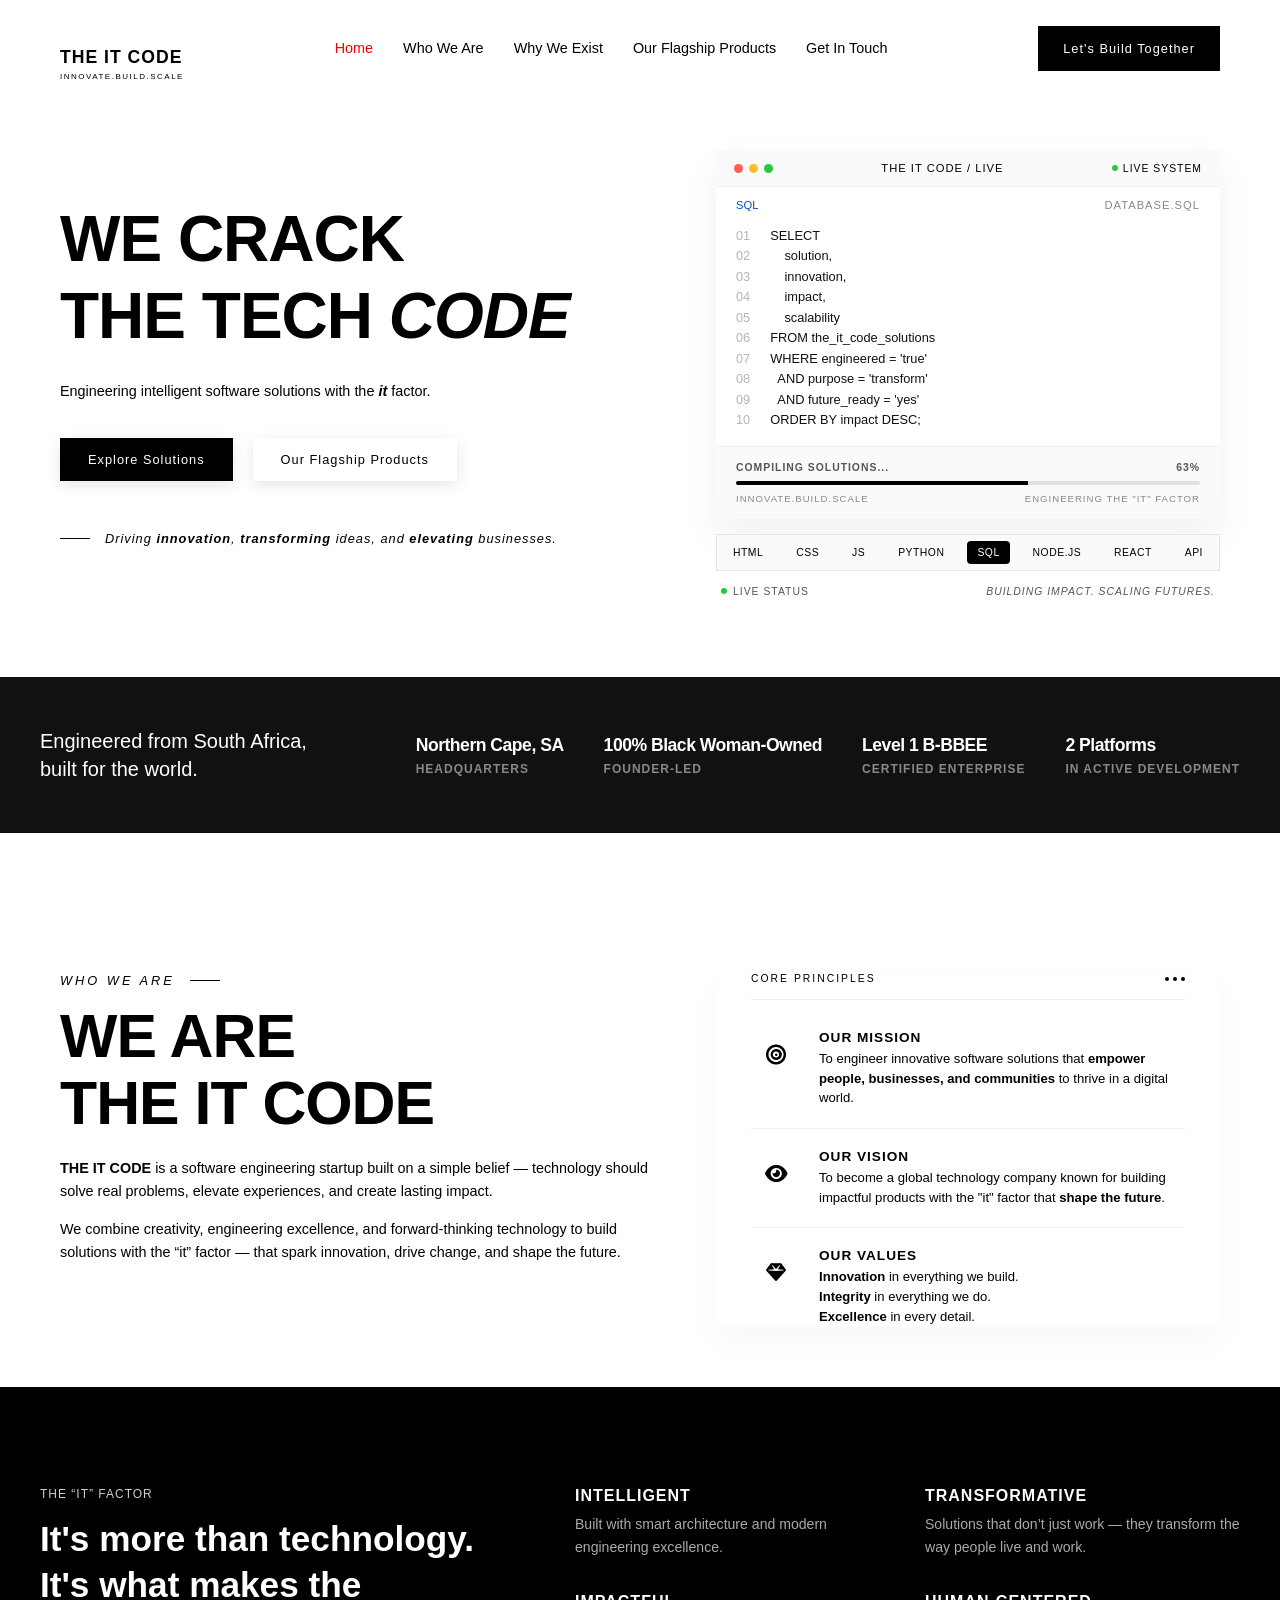
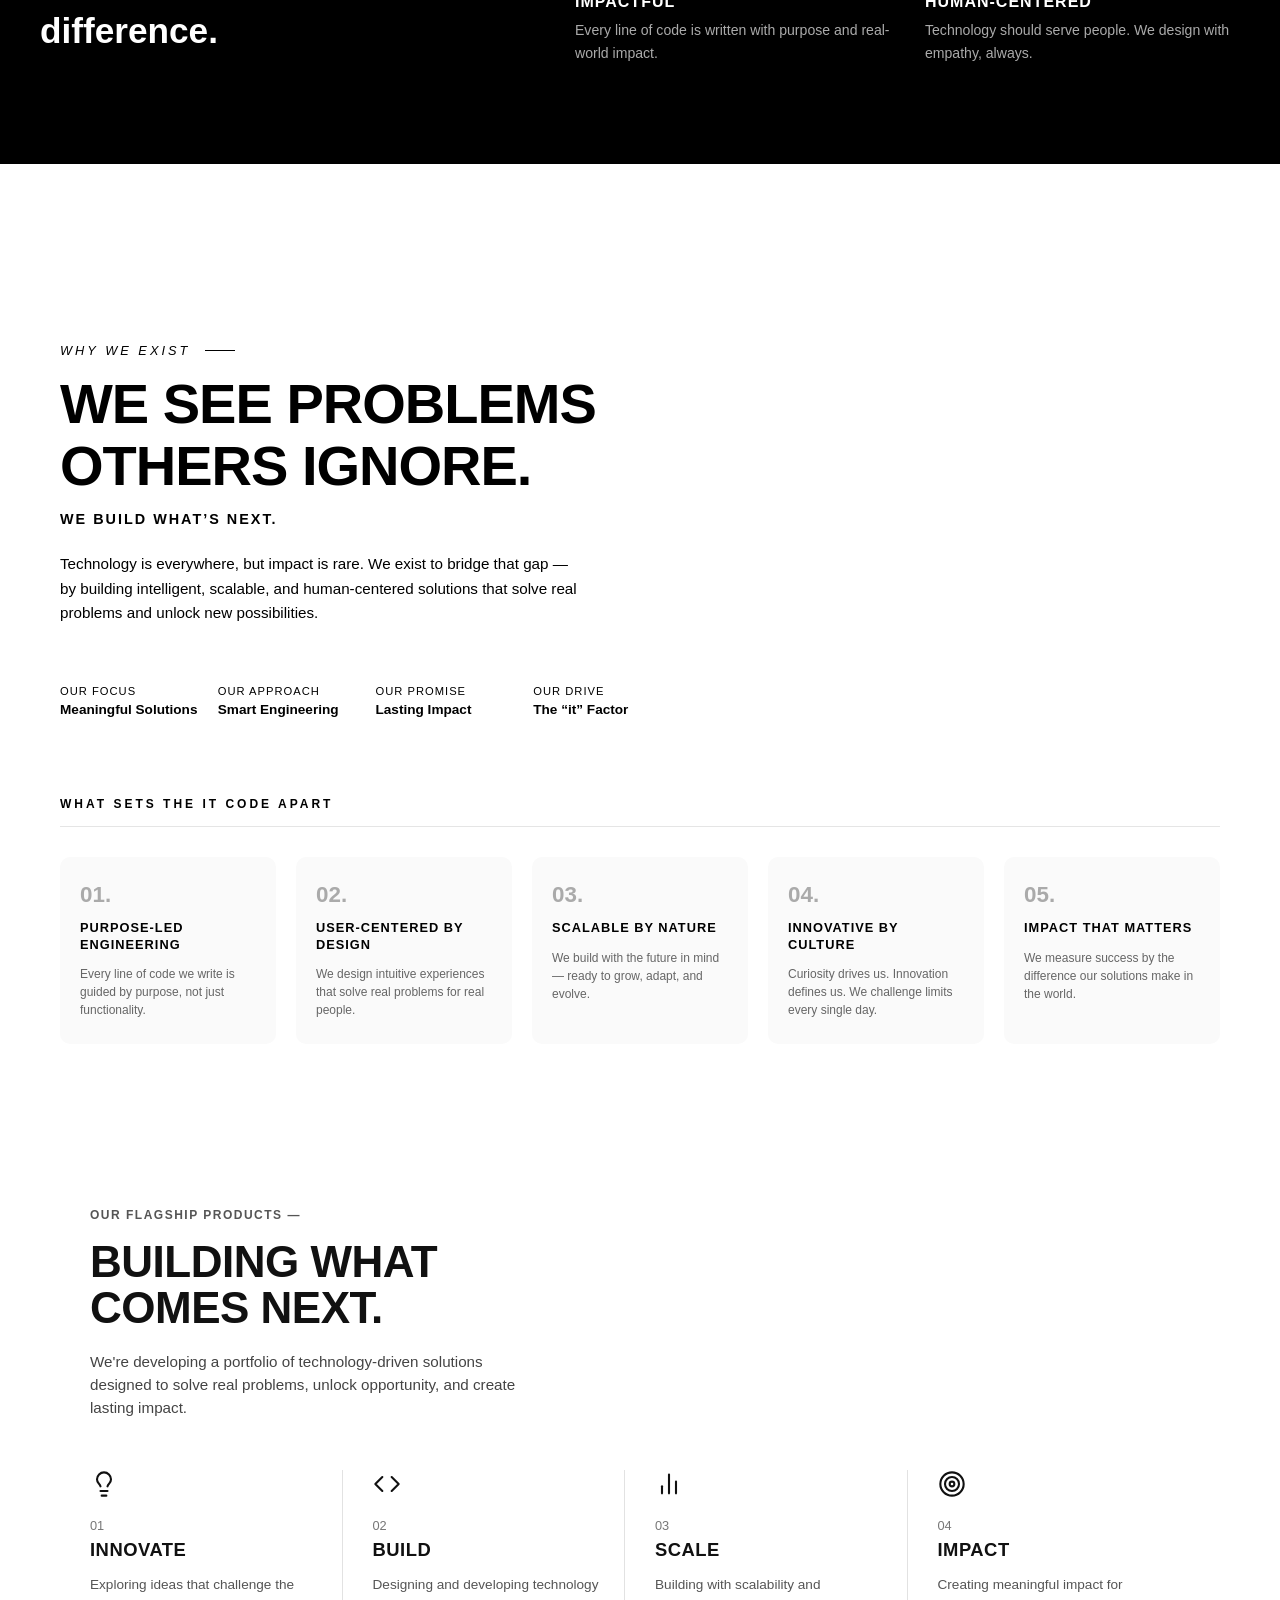
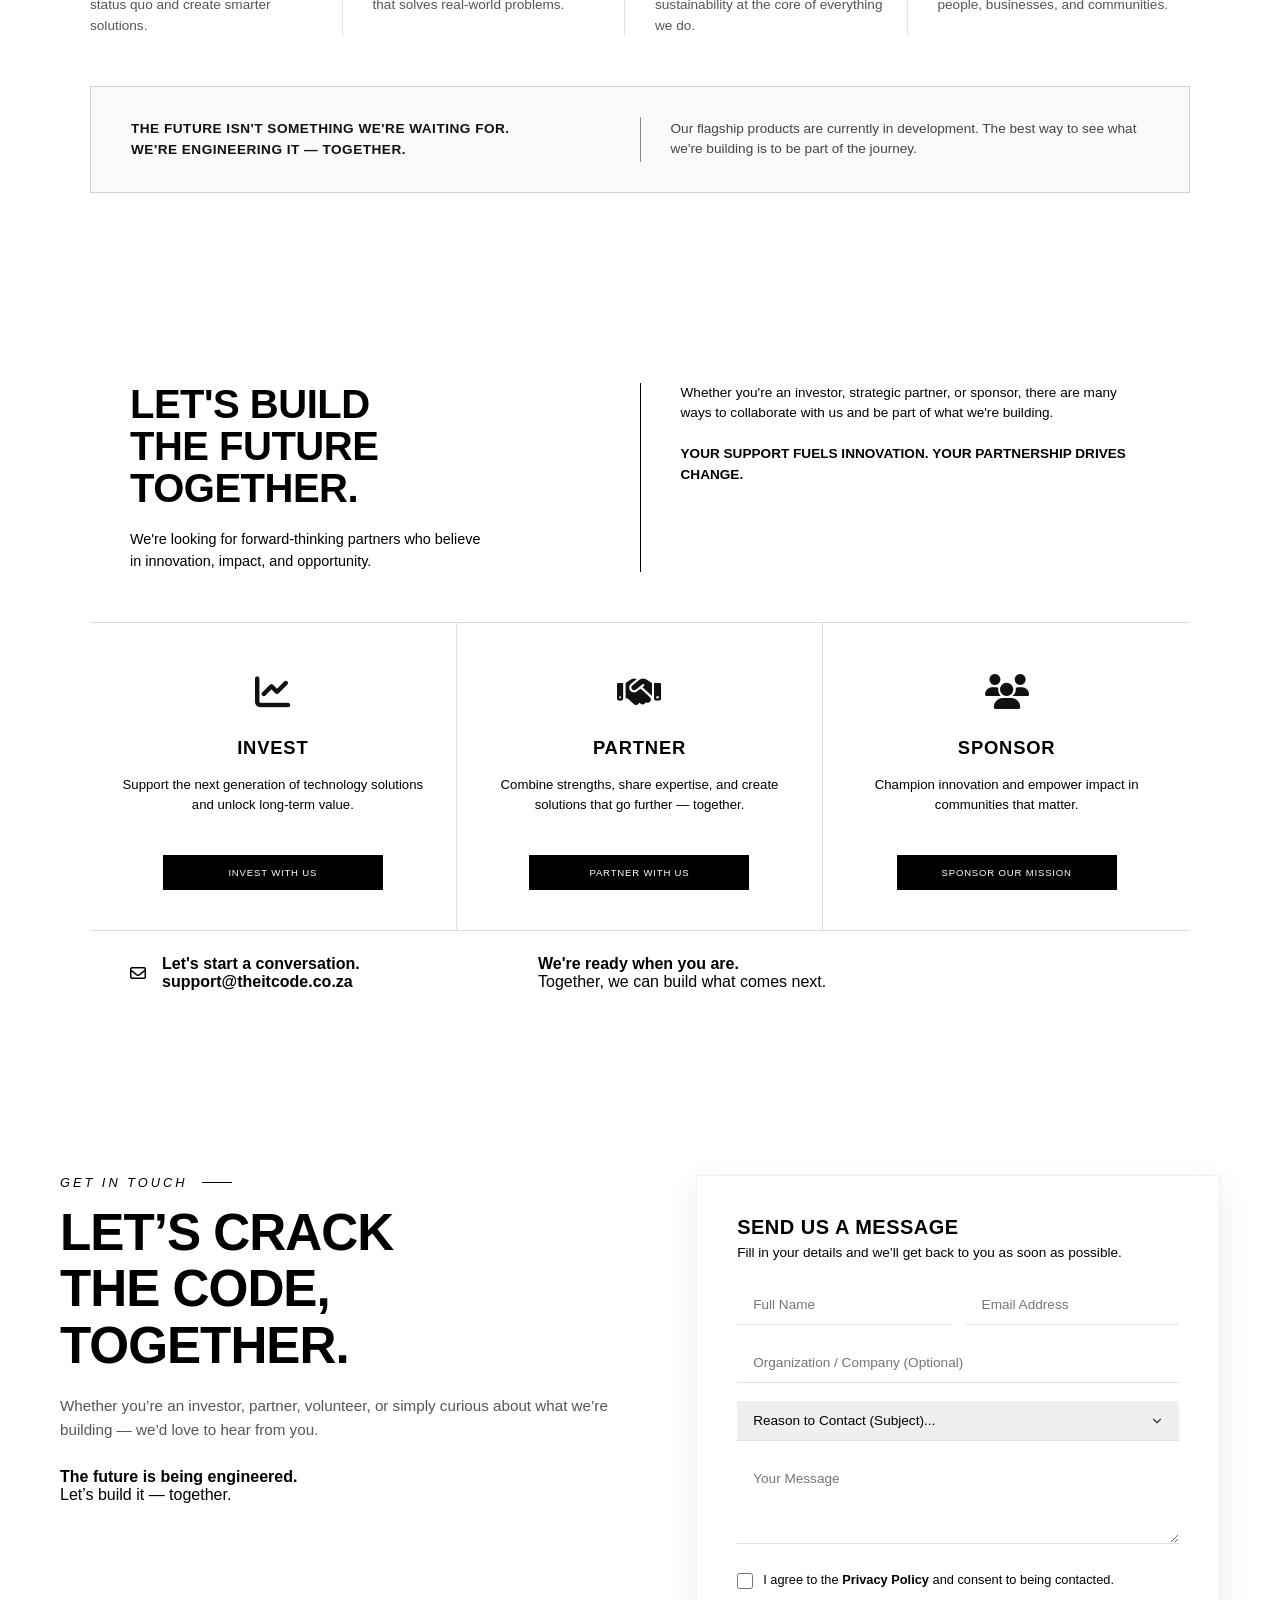
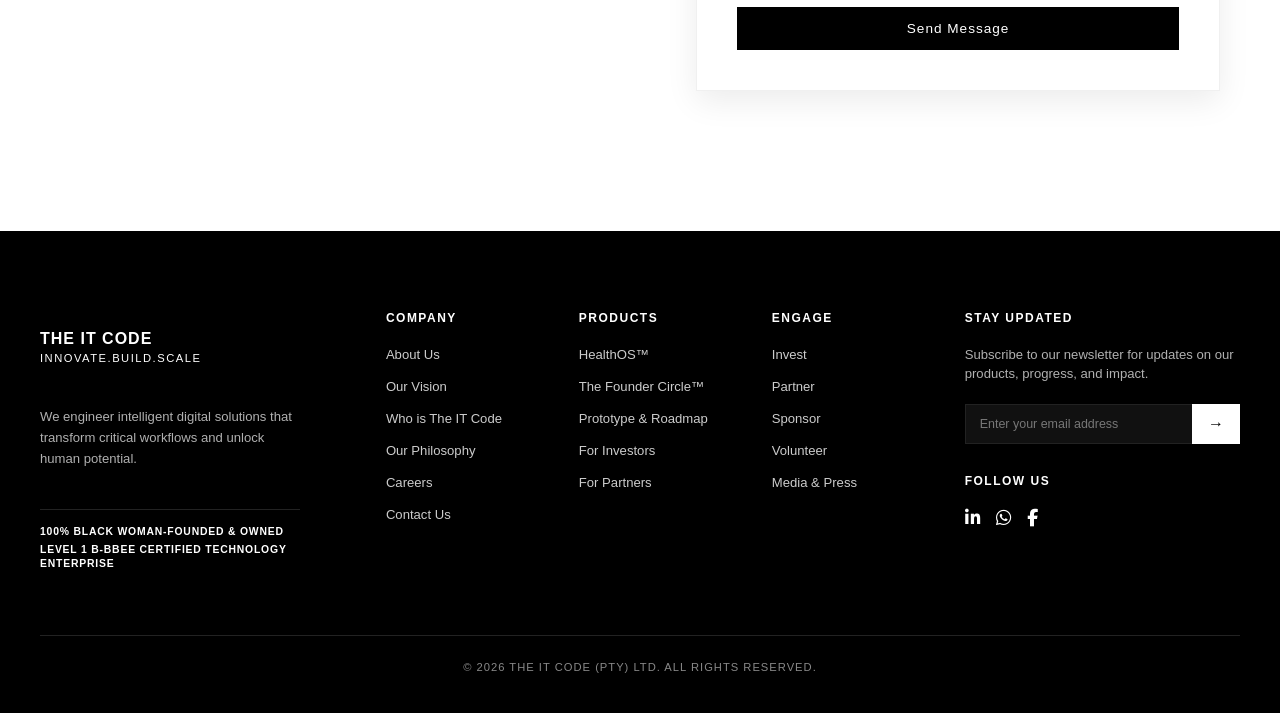
==== commit 6991dcb7: "Add files via upload" ====
--- a/index.html
+++ b/index.html
@@ -17,7 +17,6 @@
     <div class="animated-code-tag">
         <span class="tag-part tag-open">&lt;</span><span class="tag-part tag-slash">/</span><span class="tag-part tag-close">&gt;</span>
     </div>
-    <!-- Static Brand Text -->
     <h2 class="brand-title">THE IT CODE</h2>
     <span class="brand-tagline">INNOVATE.BUILD.SCALE</span>
 </div>
@@ -47,14 +46,10 @@
     </div>
 </header>
 
-<!-- ========== HERO SECTION CLONE ========== -->
 <section class="hero fade-in-section" id="hero">
     <div class="hero-container">
         
-        <!-- Left Column: Content -->
         <div class="hero-left">
-            <!--<span class="hero-subtitle">We don't just code</span>-->
-            
             <h1 class="hero-heading">
                 WE CRACK<br>
                 THE TECH <span>CODE</span>
@@ -81,7 +76,6 @@
 
 <div class="hero-right">
     <div class="terminal-card">
-        <!-- Terminal Top Bar -->
         <div class="terminal-top-bar">
             <div class="window-dots">
                 <span class="dot red"></span>
@@ -94,13 +88,11 @@
             </div>
         </div>
 
-        <!-- Terminal Content Header -->
         <div class="terminal-content-header">
             <span id="current-lang-label" class="lang-tag">SQL</span>
             <span id="current-file-label" class="file-tag">DATABASE.SQL</span>
         </div>
 
-        <!-- Main Code Display Area with Line Numbers -->
         <div class="terminal-code-viewport">
             <div class="line-numbers" id="line-numbers-box">
                 <span>01</span><span>02</span><span>03</span><span>04</span><span>05</span><span>06</span><span>07</span><span>08</span><span>09</span><span>10</span>
@@ -110,7 +102,6 @@
             </div>
         </div>
 
-        <!-- Compiling Solutions Progress Bar -->
         <div class="terminal-footer-progress">
             <div class="progress-labels">
                 <span>COMPILING SOLUTIONS...</span>
@@ -126,7 +117,6 @@
         </div>
     </div>
 
-    <!-- Interactive Language Switcher Tabs -->
     <div class="language-tabs-bar" id="language-tabs">
         <button class="lang-tab-btn" data-index="0">HTML</button>
         <button class="lang-tab-btn" data-index="1">CSS</button>
@@ -138,7 +128,6 @@
         <button class="lang-tab-btn" data-index="7">API</button>
     </div>
 
-    <!-- Bottom Status Bar -->
     <div class="terminal-status-footer">
         <span class="status-live-tag"><span class="green-dot"></span> LIVE STATUS</span>
         <span class="status-moto">BUILDING IMPACT. SCALING FUTURES.</span>
@@ -146,77 +135,43 @@
 </div>
 
     </div>
-
-<!-- ========== FLAGSHIP PRODUCTS & STAKEHOLDERS BAR ========== -->
-<div class="hero-stats-bar fade-in-section">
-    <div class="stakeholders-container">
-        
-        <div class="section-top-title">
-            Bring the Idea. We'll Crack the Code.
-        </div>
-
-        <div class="stakeholder-grid">
-            
-            <!-- Card 1: Investors -->
-            <div class="stakeholder-card">
-                <div class="stakeholder-info">
-                    <h3>INVESTORS</h3>
-                    <p>Fuel innovation. Back the future. Get in early on high-impact solutions.</p>
-                </div>
-                <a href="#contact" class="card-btn">
-                    INVEST NOW <i class="fa-solid fa-arrow-right"></i>
-                </a>
-            </div>
-
-            <!-- Card 2: Partners -->
-            <div class="stakeholder-card">
-
-                <div class="stakeholder-info">
-                    <h3>PARTNERS</h3>
-                    <p>Collaborate with us to create, scale, and disrupt together.</p>
-                </div>
-                <a href="#contact" class="card-btn">
-                    PARTNER WITH US <i class="fa-solid fa-arrow-right"></i>
-                </a>
-            </div>
-
-            <!-- Card 3: Volunteers -->
-            <div class="stakeholder-card">
-                <div class="stakeholder-info">
-                    <h3>VOLUNTEERS</h3>
-                    <p>Lend your skills. Shape the future. Make a real impact.</p>
-                </div>
-                <a href="#contact" class="card-btn">
-                    JOIN OUR MISSION <i class="fa-solid fa-arrow-right"></i>
-                </a>
-            </div>
-
-            <!-- Card 4: Sponsors -->
-            <div class="stakeholder-card">
-                <div class="stakeholder-info">
-                    <h3>SPONSORS</h3>
-                    <p>Champion innovation. Amplify our vision. Leave a lasting legacy.</p>
-                </div>
-                <a href="#contact" class="card-btn">
-                    BECOME A SPONSOR <i class="fa-solid fa-arrow-right"></i>
-                </a>
-            </div>
-
-        </div>
-
-        <!--<div class="section-bottom-title">
-            TOGETHER, WE <span>CRACK THE TECH CODE</span> AND BUILD A BETTER TOMORROW.
-        </div>-->
-    </div>
-</div>
 </section>
 
-<!-- ========== ABOUT SECTION ========== -->
+<!-- Stats Banner Section -->
+<section class="stats-banner fade-in-section">
+  <div class="stats-container">
+    <div class="tagline">
+      Engineered from South Africa, built for the world.
+    </div>
+    
+    <div class="stats-grid">
+      <div class="stat-item">
+        <span class="stat-title">Northern Cape, SA</span>
+        <span class="stat-label">HEADQUARTERS</span>
+      </div>
+
+      <div class="stat-item">
+        <span class="stat-title">100% Black Woman-Owned</span>
+        <span class="stat-label">FOUNDER-LED</span>
+      </div>
+
+      <div class="stat-item">
+        <span class="stat-title">Level 1 B-BBEE</span>
+        <span class="stat-label">CERTIFIED ENTERPRISE</span>
+      </div>
+
+      <div class="stat-item">
+        <span class="stat-title">2 Platforms</span>
+        <span class="stat-label">IN ACTIVE DEVELOPMENT</span>
+      </div>
+    </div>
+  </div>
+</section>
+
 <section class="about-section fade-in-section" id="about">
 
     <div class="about-container">
         
-        <!-- Top Section: Heading & Illustration Split -->
         <div class="about-hero-grid">
             
             <div class="about-header-content">
@@ -229,10 +184,6 @@
                     WE ARE <span class="badge-it"> <br>THE IT CODE</span>
                 </h1>
 
-               <!-- <p class="about-subheading">
-                    We don't just write code; WE CRACK THE TECH CODE.
-                </p>-->
-
                 <p class="about-description">
                     <strong>THE IT CODE</strong> is a software engineering startup built on a simple belief — technology should solve real problems, elevate experiences, and create lasting impact.
                 </p>
@@ -249,7 +200,6 @@
         </div>
 
         <div class="mvv-items-wrapper">
-            <!-- Mission -->
             <div class="mvv-item">
                 <div class="mvv-icon-box">
                     <i class="fas fa-bullseye"></i>
@@ -262,7 +212,6 @@
 
             <div class="mvv-divider"></div>
 
-            <!-- Vision -->
             <div class="mvv-item">
                 <div class="mvv-icon-box">
                     <i class="fas fa-eye"></i>
@@ -275,7 +224,6 @@
 
             <div class="mvv-divider"></div>
 
-            <!-- Values -->
             <div class="mvv-item">
                 <div class="mvv-icon-box">
                     <i class="fas fa-gem"></i>
@@ -292,10 +240,8 @@
 </div>
         </div>
 
-       <!-- Full Width Black Wrapper -->
 <div class="it-factor-full-width">
     
-    <!-- Bottom "IT" Factor Feature Bar -->
     <div class="about-bottom-bar fade-in-section">
         
         <div class="bottom-bar-left">
@@ -337,11 +283,9 @@
 </div>
 </section>
 
-<!-- ========== WHY WE EXIST & WHAT SETS US APART SECTION ========== -->
 <section class="why-we-exist-section fade-in-section" id="solutions">
     <div class="section-container">
         
-        <!-- Top Hero Split: Text Left, Illustration Right -->
         <div class="why-hero-grid">
             
             <div class="why-header-content">
@@ -363,7 +307,6 @@
                     Technology is everywhere, but impact is rare. We exist to bridge that gap — by building intelligent, scalable, and human-centered solutions that solve real problems and unlock new possibilities.
                 </p>
 
-                <!-- Four Mini Metrics / Focus Grid -->
                 <div class="why-mini-grid">
                     <div class="mini-col">
                         <span class="mini-label">Our Focus</span>
@@ -384,13 +327,8 @@
                 </div>
             </div>
 
-            <!--<div class="why-visual-right">
-              .
-            </div>-->
-
-        </div>
-
-        <!-- Middle Section: What Sets The IT Code Apart (5 Steps Grid) -->
+        </div>
+
         <div class="sets-apart-wrapper fade-in-section">
             
             <div class="section-top-title">
@@ -399,35 +337,30 @@
 
             <div class="steps-grid">
                 
-                <!-- Step 01 -->
                 <div class="step-card">
                     <span class="step-number">01.</span>
                     <h4>PURPOSE-LED ENGINEERING</h4>
                     <p>Every line of code we write is guided by purpose, not just functionality.</p>
                 </div>
 
-                <!-- Step 02 -->
                 <div class="step-card">
                     <span class="step-number">02.</span>
                     <h4>USER-CENTERED BY DESIGN</h4>
                     <p>We design intuitive experiences that solve real problems for real people.</p>
                 </div>
 
-                <!-- Step 03 -->
                 <div class="step-card">
                     <span class="step-number">03.</span>
                     <h4>SCALABLE BY NATURE</h4>
                     <p>We build with the future in mind — ready to grow, adapt, and evolve.</p>
                 </div>
 
-                <!-- Step 04 -->
                 <div class="step-card">
                     <span class="step-number">04.</span>
                     <h4>INNOVATIVE BY CULTURE</h4>
                     <p>Curiosity drives us. Innovation defines us. We challenge limits every single day.</p>
                 </div>
 
-                <!-- Step 05 -->
                 <div class="step-card">
                     <span class="step-number">05.</span>
                     <h4>IMPACT THAT MATTERS</h4>
@@ -440,168 +373,182 @@
     </div>
 </section>
 
-<!-- ========== FLAGSHIP PRODUCTS SECTION ========== -->
-<section class="products-section fade-in-section" id="products">
-    <div class="section-container">
+<!-- Our Flagship Products Section -->
+<section class="flagship-section fade-in-section" id="products">
+  <div class="flagship-container">
+    
+    <!-- Top Header Area -->
+    <div class="flagship-header">
+      <span class="sub-heading">OUR FLAGSHIP PRODUCTS &mdash;</span>
+      <h2>BUILDING WHAT<br>COMES NEXT.</h2>
+      <p class="description">
+        We're developing a portfolio of technology-driven solutions designed to solve real problems, unlock opportunity, and create lasting impact.
+      </p>
+    </div>
+
+    <!-- 4-Column Feature Grid -->
+    <div class="flagship-grid">
+      
+      <div class="grid-item">
+        <div class="icon">
+          <!-- Lightbulb Icon -->
+          <svg width="28" height="28" viewBox="0 0 24 24" fill="none" stroke="currentColor" stroke-width="1.8" stroke-linecap="round" stroke-linejoin="round">
+            <path d="M15 14c.2-1 .7-1.7 1.5-2.5 1-.9 1.5-2.2 1.5-3.5A6 6 0 0 0 6 8c0 1 .2 2.2 1.5 3.5.7.7 1.3 1.5 1.5 2.5"/>
+            <path d="M9 18h6"/>
+            <path d="M10 22h4"/>
+          </svg>
+        </div>
+        <span class="step-num">01</span>
+        <h3>INNOVATE</h3>
+        <p>Exploring ideas that challenge the status quo and create smarter solutions.</p>
+      </div>
+
+      <div class="grid-item">
+        <div class="icon">
+          <!-- Code/Build Icon -->
+          <svg width="28" height="28" viewBox="0 0 24 24" fill="none" stroke="currentColor" stroke-width="1.8" stroke-linecap="round" stroke-linejoin="round">
+            <polyline points="16 18 22 12 16 6"></polyline>
+            <polyline points="8 6 2 12 8 18"></polyline>
+          </svg>
+        </div>
+        <span class="step-num">02</span>
+        <h3>BUILD</h3>
+        <p>Designing and developing technology that solves real-world problems.</p>
+      </div>
+
+      <div class="grid-item">
+        <div class="icon">
+          <!-- Chart/Scale Icon -->
+          <svg width="28" height="28" viewBox="0 0 24 24" fill="none" stroke="currentColor" stroke-width="1.8" stroke-linecap="round" stroke-linejoin="round">
+            <line x1="18" y1="20" x2="18" y2="10"></line>
+            <line x1="12" y1="20" x2="12" y2="4"></line>
+            <line x1="6" y1="20" x2="6" y2="14"></line>
+          </svg>
+        </div>
+        <span class="step-num">03</span>
+        <h3>SCALE</h3>
+        <p>Building with scalability and sustainability at the core of everything we do.</p>
+      </div>
+
+      <div class="grid-item">
+        <div class="icon">
+          <!-- Target/Impact Icon -->
+          <svg width="28" height="28" viewBox="0 0 24 24" fill="none" stroke="currentColor" stroke-width="1.8" stroke-linecap="round" stroke-linejoin="round">
+            <circle cx="12" cy="12" r="10"></circle>
+            <circle cx="12" cy="12" r="6"></circle>
+            <circle cx="12" cy="12" r="2"></circle>
+          </svg>
+        </div>
+        <span class="step-num">04</span>
+        <h3>IMPACT</h3>
+        <p>Creating meaningful impact for people, businesses, and communities.</p>
+      </div>
+
+    </div>
+
+    <!-- Bottom Callout Box -->
+    <div class="callout-box">
+      <div class="callout-left">
+        <strong>THE FUTURE ISN'T SOMETHING WE'RE WAITING FOR.<br>WE'RE ENGINEERING IT &mdash; TOGETHER.</strong>
+      </div>
+      <div class="callout-divider"></div>
+      <div class="callout-right">
+        <p>Our flagship products are currently in development. The best way to see what we're building is to be part of the journey.</p>
+      </div>
+    </div>
+
+  </div>
+</section>
+
+<!-- Build The Future Section -->
+<section class="future-section fade-in-section">
+  <div class="future-container">
+    
+    <!-- Outer Card Container -->
+    <div class="future-card">
+
+      <!-- Top Header Area -->
+      <div class="future-header">
+        <div class="header-left">
+          <h2>LET'S BUILD<br>THE FUTURE TOGETHER.</h2>
+          <p>We're looking for forward-thinking partners who believe in innovation, impact, and opportunity.</p>
+        </div>
+        <div class="header-divider"></div>
+        <div class="header-right">
+          <p>Whether you're an investor, strategic partner, or sponsor, there are many ways to collaborate with us and be part of what we're building.</p>
+          <br>
+          <div class="header-highlights">
+            <strong>YOUR SUPPORT FUELS INNOVATION.</strong>
+            <strong>YOUR PARTNERSHIP DRIVES CHANGE.</strong>
+          </div>
+        </div>
+      </div>
+
+      <!-- 3-Column Grid -->
+      <div class="future-grid">
         
-        <!-- Top Header Area -->
-        <div class="products-header fade-in-section">
-            <div class="header-left">
-                <div class="about-subtitle-line">
-                    <span>OUR FLAGSHIP PRODUCTS</span>
-                    <div class="line-indicator"></div>
-                </div>
-                <h1 class="products-heading">
-                    TWO PROBLEMS.<br>
-                    TWO WORLDS.<br>
-                    ONE <span class="badge-philosophy">ENGINEERING PHILOSOPHY.</span>
-                </h1>
-                <p class="products-subtext">
-                    At <strong>THE IT CODE</strong>, we believe every complex challenge is a workflow waiting to be re-engineered. Our flagship products are purpose-built to transform how critical work gets done.
-                </p>
-            </div>
-
-            <div class="header-right">
-                <span class="quote-mark">“</span>
-                <p class="right-category">DIFFERENT INDUSTRIES. DIFFERENT PROBLEMS. THE SAME QUESTION:</p>
-                <h3 class="right-question">WHAT HAPPENS WHEN WE CRACK THE WORKFLOW?</h3>
-            </div>
-        </div>
-
-        <!-- Two Columns: HealthOS & Founder Circle -->
-        <div class="products-grid fade-in-section">
-            
-            <!-- Product 01: HealthOS -->
-            <div class="product-card fade-in-section">
-                <div class="product-top-content">
-                    <div class="product-number-title">
-                        <span class="prod-num">01.</span>
-                        <div class="prod-titles">
-                            <h3>HealthOS™</h3>
-                            <span class="prod-category">HEALTHCARE WORKFLOW OS</span>
-                        </div>
-                    </div>
-
-                    <p class="prod-description">
-                        A digital health information management platform that modernizes patient flow, records, appointments, queues, and operations — from clinics to multi-hospital networks.
-                    </p>
-
-                    <ul class="prod-features-list">
-                        <li>Digital Patient Records</li>
-                        <li>Appointment Management</li>
-                        <li>Queue &amp; Workflow Management</li>
-                        <li>Operational Analytics</li>
-                        <li>Administration &amp; Compliance</li>
-                    </ul>
-                </div>
-
-                <!-- Product Mockup Image -->
-                <div class="product-mockup">
-            <!--<div class="why-visual-right">
-              .
-            </div>-->               
-        </div>
-
-                <!-- Current Status Box -->
-                <div class="status-box">
-                    <div class="status-icon"><i class="fa-solid fa-flask"></i></div>
-                    <div class="status-text">
-                        <span class="status-label">CURRENT STATUS</span>
-                        <p>Prototype in development. Core modules validated. <span class="next-step">NEXT: MVP &amp; PILOT DEPLOYMENTS</span></p>
-                    </div>
-                </div>
-            </div>
-
-            <!-- Product 02: The Founder Circle -->
-            <div class="product-card">
-                <div class="product-top-content">
-                    <div class="product-number-title">
-                        <span class="prod-num">02.</span>
-                        <div class="prod-titles">
-                            <h3>The Founder Circle™</h3>
-                            <span class="prod-category">ENTREPRENEURIAL INFRASTRUCTURE OS</span>
-                        </div>
-                    </div>
-
-                    <p class="prod-description">
-                        A digital ecosystem that connects entrepreneurs to the people, knowledge, opportunities, and technology they need to start, build, and scale successful ventures.
-                    </p>
-
-                    <ul class="prod-features-list">
-                        <li>Founder Profiles &amp; Community</li>
-                        <li>Mentorship &amp; Expert Access</li>
-                        <li>Opportunities &amp; Funding Matches</li>
-                        <li>Events &amp; Learning Hub</li>
-                        <li>AI Founder Assistant (FIE™)</li>
-                    </ul>
-                </div>
-
-                <!-- Product Mockup Image -->
-                <div class="product-mockup">
-                <!--<div class="why-visual-right">
-              .
-            </div>-->
-                </div>
-
-                <!-- Current Status Box -->
-                <div class="status-box">
-                    <div class="status-icon"><i class="fa-solid fa-rocket"></i></div>
-                    <div class="status-text">
-                        <span class="status-label">CURRENT STATUS</span>
-                        <p>Research, planning &amp; high-fidelity prototype. <span class="next-step">NEXT: MVP &amp; ECOSYSTEM PILOT</span></p>
-                    </div>
-                </div>
-            </div>
-
-        </div>
-
-        <!-- Bottom Unified Philosophy Bar -->
-        <div class="philosophy-bottom-bar fade-in-section">
-            
-            <div class="phil-col">
-                <span class="phil-label">WHAT UNITES THEM</span>
-                <p>Both platforms are built on our core belief: <strong>Every problem has a workflow. Every workflow can be improved.</strong></p>
-            </div>
-
-            <div class="phil-col">
-                <span class="phil-label">WHAT DRIVES THEM</span>
-                <div class="phil-icon-text">
-                    <p>Deep engineering. Human-centered design. Real-world impact.</p>
-                </div>
-            </div>
-
-            <div class="phil-col">
-                <span class="phil-label">WHAT POWERS THEM</span>
-                <div class="phil-icon-text">
-                    <p>Scalable architecture. Secure by design. Cloud-ready.</p>
-                </div>
-            </div>
-
-            <div class="phil-col">
-                <span class="phil-label">WHAT DEFINES THEM</span>
-                <div class="phil-icon-text">
-                    <p>Simplicity that works. Intelligence that adapts. Impact that lasts.</p>
-                </div>
-            </div>
-
-            <div class="phil-col highlight-col">
-                <span class="phil-label">THIS IS JUST THE BEGINNING.</span>
-                <h4>THE FUTURE IS BEING ENGINEERED.</h4>
-            </div>
-
-        </div>
-
-    </div>
+        <!-- Column 1: Invest -->
+        <div class="grid-card">
+          <div class="icon-wrap">
+            <i class="fa-solid fa-chart-line"></i>
+          </div>
+          <h3>INVEST</h3>
+          <p>Support the next generation of technology solutions and unlock long-term value.</p>
+          <a href="#contact" class="btn-dark">INVEST WITH US</a>
+        </div>
+
+        <!-- Column 2: Partner -->
+        <div class="grid-card">
+          <div class="icon-wrap">
+            <i class="fa-solid fa-handshake"></i>
+          </div>
+          <h3>PARTNER</h3>
+          <p>Combine strengths, share expertise, and create solutions that go further &mdash; together.</p>
+          <a href="#contact" class="btn-dark">PARTNER WITH US</a>
+        </div>
+
+        <!-- Column 3: Sponsor -->
+        <div class="grid-card">
+          <div class="icon-wrap">
+            <i class="fa-solid fa-users"></i>
+          </div>
+          <h3>SPONSOR</h3>
+          <p>Champion innovation and empower impact in communities that matter.</p>
+          <a href="#contact" class="btn-dark">SPONSOR OUR MISSION </a>
+        </div>
+
+      </div>
+
+      <!-- Bottom Banner -->
+      <div class="future-footer">
+        <div class="footer-left">
+          <i class="fa-regular fa-envelope email-icon"></i>
+          <div>
+            <strong>Let's start a conversation.</strong>
+            <a href="mailto:support@theitcode.co.za" class="email-link"><b>support@theitcode.co.za</b></a>
+          </div>
+        </div>
+
+        <div class="footer-divider"></div>
+
+        <div class="footer-right">
+          <div>
+            <strong>We're ready when you are.</strong>
+            <p>Together, we can build what comes next.</p>
+          </div>
+        </div>
+      </div>
+
+    </div>
+
+  </div>
 </section>
 
-<!-- ========== CONTACT / GET IN TOUCH SECTION ========== -->
 <section class="contact-section fade-in-section" id="contact">
     <div class="section-container">
         
-        <!-- Main Contact Grid: Info Left, Form Right -->
         <div class="contact-grid">
             
-            <!-- Left Column: Info & Details -->
             <div class="contact-info-left">
                 <div class="about-subtitle-line">
                     <span>GET IN TOUCH</span>
@@ -622,277 +569,141 @@
                     <p><strong>The future is being engineered.</strong></p>
                     <p>Let’s build it — together.</p>
                 </div>
-
-                <!-- Contact Details List -->
-                <div class="contact-details-list">
-                    <div class="contact-item">
-                        <div class="contact-icon"><i class="fa-solid fa-location-dot"></i></div>
-                        <div>
-                            <span class="c-label">HEADQUARTERS</span>
-                            <p>Northern Cape, South Africa</p>
-                        </div>
-                    </div>
-
-                   <div class="contact-item">
-                        <div class="contact-icon"><i class="fa-regular fa-envelope"></i></div>
-                        <div>
-                            <span class="c-label">EMAIL</span>
-                            <p><a href="mailto:support@theitcode.co.za" style="color: inherit; text-decoration: none;"></a>support@theitcode.co.za</a></p>
-                        </div>
-                    </div>
-
-                    <div class="contact-item">
-                        <div class="contact-icon"><i class="fa-solid fa-phone"></i></div>
-                        <div>
-                            <span class="c-label">PHONE</span>
-                            <p>+27 64 922 7445</p>
-                        </div>
-                    </div>
-
-                     <div class="contact-item">
-                        <div class="contact-icon"><i class="fa-solid fa-globe"></i></div>
-                        <div>
-                            <span class="c-label">WEBSITE</span>
-                            <p><a href="https://theitcode.co.za" style="color: inherit; text-decoration: none;"></a>www.theitcode.co.za</a></p>
-                        </div>
-                    </div>
-                </div>
-
-                <!-- We're Here For List -->
-                <div class="here-for-wrapper">
-                    <span class="c-label">WE'RE HERE FOR:</span>
-                    <ul class="here-for-list">
-                        <li>Investors &amp; Funding Opportunities</li>
-                        <li>Strategic Partnerships</li>
-                        <li>Sponsorship &amp; Collaboration</li>
-                        <li>Volunteers &amp; Contributors</li>
-                        <li>Media &amp; Press Inquiries</li>
-                        <li>General Questions</li>
-                    </ul>
-                </div>
-            </div>
-
-            <!-- Right Column: Interactive Form Box -->
-            <div class="contact-form-card">
-                <div class="form-header">
-                    <h3>SEND US A MESSAGE</h3>
-                    <p>Fill in your details and we’ll get back to you as soon as possible.</p>
-                </div>
-
-<form id="contact-form" class="contact-form" action="https://formspree.io/f/mgawkzpq" method="POST">
-    <div class="form-row-dual">
+            </div>
+<div class="contact-form-card">
+    <div class="form-header">
+        <h3>SEND US A MESSAGE</h3>
+        <p>Fill in your details and we’ll get back to you as soon as possible.</p>
+    </div>
+
+    <form id="contact-form" class="contact-form" action="https://formspree.io/f/mgawkzpq" method="POST">
+        <div class="form-row-dual">
+            <div class="form-group">
+                <input type="text" name="full_name" placeholder="Full Name" required>
+            </div>
+            <div class="form-group">
+                <input type="email" name="email" placeholder="Email Address" required>
+            </div>
+        </div>
+
         <div class="form-group">
-            <input type="text" name="full_name" placeholder="Full Name" required>
-        </div>
+            <input type="text" name="organization" placeholder="Organization / Company (Optional)">
+        </div>
+
         <div class="form-group">
-            <input type="email" name="email" placeholder="Email Address" required>
-        </div>
-    </div>
-
-    <div class="form-group">
-        <input type="text" name="organization" placeholder="Organization / Company (Optional)">
-    </div>
-
-    <div class="form-group">
-        <select name="subject" required>
-            <option value="" disabled selected>Reason to Contact (Subject)...</option>
-            <option value="Investor / Funding Opportunity">Investor / Funding Opportunity</option>
-            <option value="Strategic Partner">Strategic Partner</option>
-            <option value="Volunteer / Contributor">Volunteer / Contributor</option>
-            <option value="Sponsor">Sponsor</option>
-            <option value="General Inquiry">General Inquiry</option>
-        </select>
-    </div>
-
-    <div class="form-group">
-        <textarea name="message" rows="4" placeholder="Your Message" required></textarea>
-    </div>
-
-    <div class="form-group checkbox-group">
-        <label>
-            <input type="checkbox" required>
-            <span>I agree to the <strong>Privacy Policy</strong> and consent to being contacted.</span>
-        </label>
-    </div>
-
-    <button type="submit" class="submit-btn">
-        <span>Send Message</span>
-    </button>
-</form>
-            </div>
-
-        </div>
-
-        <!-- Bottom Footer Callout Banner 
-        <div class="footer-bottom-banner">
-            <div class="footer-col-text">
-                <h3>BIG IDEAS NEED<br>BOLD COLLABORATION.<br>LET’S CREATE IMPACT<br>THAT LASTS.</h3>
-            </div>
-
-            <div class="footer-col-action">
-                <div class="f-icon"><i class="fa-solid fa-chart-line"></i></div>
-                <h4>INVEST</h4>
-                <p>Help fund the technology we’re bringing to life.</p>
-            </div>
-
-            <div class="footer-col-action">
-                <div class="f-icon"><i class="fa-solid fa-handshake"></i></div>
-                <h4>PARTNER</h4>
-                <p>Build, integrate and scale with us.</p>
-            </div>
-
-            <div class="footer-col-action">
-                <div class="f-icon"><i class="fa-solid fa-users"></i></div>
-                <h4>VOLUNTEER</h4>
-                <p>Bring your skills, ideas and energy to the mission.</p>
-            </div>
-
-            <div class="footer-col-action">
-                <div class="f-icon"><i class="fa-regular fa-star"></i></div>
-                <h4>SPONSOR</h4>
-                <p>Support innovation with real-world impact.</p>
-            </div>
-
-            <div class="footer-col-code-icon">
-                <i class="fa-solid fa-code"></i>
-            </div>
-        </div>
--->
+            <select name="subject" required>
+                <option value="" disabled selected>Reason to Contact (Subject)...</option>
+                <option value="Investor / Funding Opportunity">Investor / Funding Opportunity</option>
+                <option value="Strategic Partner">Strategic Partner</option>
+                <option value="Volunteer / Contributor">Volunteer / Contributor</option>
+                <option value="Sponsor">Sponsor</option>
+                <option value="General Inquiry">General Inquiry</option>
+            </select>
+        </div>
+
+        <div class="form-group">
+            <textarea name="message" rows="4" placeholder="Your Message" required></textarea>
+        </div>
+
+        <div class="form-group checkbox-group">
+            <label class="checkbox-label">
+                <input type="checkbox" required>
+                <span>I agree to the <strong>Privacy Policy</strong> and consent to being contacted.</span>
+            </label>
+        </div>
+
+        <button type="submit" class="submit-btn">
+            <span>Send Message</span>
+        </button>
+    </form>
+</div>
+
+        </div>
+
     </div>
 </section>
 
-<!-- ========== FOOTER SECTION ========== -->
-<footer class="footer-section fade-in-section" id="footer">
-    <div class="section-container">
-        
-        <!-- Top Multi-Column Footer Grid -->
-        <div class="footer-top-grid">
-            
-            <!-- Col 1: Brand Logo & Mission -->
-            <div class="footer-col-brand">
-                <div class="brand-logo-lockup">
-    <div class="animated-code-tag">
+<footer class="site-footer">
+    <div class="footer-container">
+        <!-- Brand & Details -->
+        <div class="footer-col brand-col">
+                <div class="animated-code-tag">
         <span class="tag-part tag-open">&lt;</span><span class="tag-part tag-slash">/</span><span class="tag-part tag-close">&gt;</span>
     </div>
-    <!-- Static Brand Text -->
-    <h2 class="brand-title">THE IT CODE</h2>
+        <h2 class="brand-title">THE IT CODE</h2>
     <span class="brand-tagline">INNOVATE.BUILD.SCALE</span>
-</div>
-                <p class="footer-mission">
-                    We engineer intelligent digital solutions that transform critical workflows and unlock human potential.
-                </p>
-                <div class="footer-ownership-badge">
-                    <span class="owner-highlight">100% Black Woman-Founded &amp; Owned</span>
-                    <span class="owner-sub">Level 1 B-BBEE Certified Technology Enterprise</span>
-                </div>
-            </div>
-
-            <!-- Col 2: Company Links -->
-            <div class="footer-col-links">
-                <span class="footer-heading">COMPANY</span>
-                <ul>
-                    <li><a href="#about">About Us</a></li>
-                    <li><a href="#vision">Our Vision</a></li>
-                    <li><a href="#who">Who is The IT Code</a></li>
-                    <li><a href="#philosophy">Our Philosophy</a></li>
-                    <li><a href="#careers">Careers</a></li>
-                    <li><a href="#contact">Contact Us</a></li>
-                </ul>
-            </div>
-
-            <!-- Col 3: Products Links -->
-            <div class="footer-col-links">
-                <span class="footer-heading">PRODUCTS</span>
-                <ul>
-                    <li><a href="#products">HealthOS™</a></li>
-                    <li><a href="#products">The Founder Circle™</a></li>
-                    <li><a href="#roadmap">Prototype &amp; Roadmap</a></li>
-                    <li><a href="#contact">For Investors</a></li>
-                    <li><a href="#contact">For Partners</a></li>
-                </ul>
-            </div>
-
-            <!-- Col 4: Engage Links -->
-            <div class="footer-col-links">
-                <span class="footer-heading">ENGAGE</span>
-                <ul>
-                    <li><a href="#contact">Invest</a></li>
-                    <li><a href="#contact">Partner</a></li>
-                    <li><a href="#contact">Sponsor</a></li>
-                    <li><a href="#contact">Volunteer</a></li>
-                    <li><a href="#contact">Media &amp; Press</a></li>
-                </ul>
-            </div>
-
-            <!-- Col 5: Stay Updated & Socials -->
-            <div class="footer-col-subscribe">
-                <span class="footer-heading">STAY UPDATED</span>
-                <p class="sub-desc">Subscribe to our newsletter for updates on our products, progress, and impact.</p>
-                
-                <form id="footer-newsletter-form" class="footer-newsletter-form" action="https://formspree.io/f/mgawkzpq" method="POST">
-                    <input type="email" placeholder="Enter your email address" required>
-                    <button type="submit"><i class="fa-solid fa-arrow-right"></i></button>
-                </form>
-
-                <span class="footer-heading social-heading">FOLLOW US</span>
-                <div class="footer-social-icons">
-                    <a href="#" aria-label="LinkedIn"><i class="fa-brands fa-linkedin-in"></i></a>
-                    <!--<a href="#" aria-label="X (Twitter)"><i class="fa-brands fa-x-twitter"></i></a>-->
-                    <!--<a href="#" aria-label="Instagram"><i class="fa-brands fa-instagram"></i></a>-->
-                    <!--<a href="#" aria-label="YouTube"><i class="fa-brands fa-youtube"></i></a>-->
-                    <a href="#" aria-label="WhatsApp"><i class="fa-brands fa-whatsapp"></i></a>
-                    <a href="#" aria-label="Facebook"><i class="fa-brands fa-facebook-f"></i></a>
-                </div>
-            </div>
-
-        </div>
-
-        <!-- Middle Details Bar: Badge, Promise, Legal, HQ 
-        <div class="footer-middle-bar">
-
-            <div class="footer-info-col">
-                <span class="footer-heading">OUR FOOTPRINT</span>
-                <ul class="footer-text-list">
-                    <li><strong>REGISTERED OFFICE: </strong> Kuruman, Northern Cape, South Africa</li>
-                    <li><strong>OPERATING MODEL: </strong>Remote-first</li>
-                    <li><strong>CURRENT OPERATION: </strong> Cape Town, Western Cape, South Africa</li>
-                </ul>
-            </div>
-
-            <div class="footer-info-col">
-                <span class="footer-heading">OUR PROMISE</span>
-                <ul class="footer-text-list">
-                    <li>We build with purpose.</li>
-                    <li>We engineer with integrity.</li>
-                    <li>We create impact that lasts.</li>
-                </ul>
-            </div>
-
-            <div class="footer-info-col">
-                <span class="footer-heading">LEGAL</span>
-                <ul class="footer-text-list">
-                    <li><a href="#">Privacy Policy</a></li>
-                    <li><a href="#">Terms of Service</a></li>
-                    <li><a href="#">Cookie Policy</a></li>
-                </ul>
-            </div>
-
-            <div class="footer-info-col hq-col">
-                <span class="footer-heading">HEADQUARTERS</span>
-                <ul class="footer-contact-list">
-                    <li><i class="fa-solid fa-location-dot"></i> Northern Cape, South Africa</li>
-                    <li><i class="fa-regular fa-envelope"></i> support@theitcode.co.za</li>
-                    <li><i class="fa-solid fa-phone"></i> +27 64 922 7445</li>
-                    <li><i class="fa-solid fa-globe"></i> www.theitcode.co.za</li>
-                </ul>
-            </div>
-
-        </div>-->
-
-    </div>
-
-           <center><p>&copy; 2026 THE IT CODE (PTY) LTD. ALL RIGHTS RESERVED.</p></center>
-
+            <p class="brand-description">
+                We engineer intelligent digital solutions that transform critical workflows and unlock human potential.
+            </p>
+            <div class="brand-badge">
+                <p>100% BLACK WOMAN-FOUNDED & OWNED</p>
+                <p>LEVEL 1 B-BBEE CERTIFIED TECHNOLOGY ENTERPRISE</p>
+            </div>
+        </div>
+
+        <!-- Company Links -->
+        <div class="footer-col">
+            <h4 class="col-title">COMPANY</h4>
+            <ul class="footer-nav">
+                <li><a href="#">About Us</a></li>
+                <li><a href="#">Our Vision</a></li>
+                <li><a href="#">Who is The IT Code</a></li>
+                <li><a href="#">Our Philosophy</a></li>
+                <li><a href="#">Careers</a></li>
+                <li><a href="#">Contact Us</a></li>
+            </ul>
+        </div>
+
+        <!-- Products Links -->
+        <div class="footer-col">
+            <h4 class="col-title">PRODUCTS</h4>
+            <ul class="footer-nav">
+                <li><a href="#">HealthOS™</a></li>
+                <li><a href="#">The Founder Circle™</a></li>
+                <li><a href="#">Prototype & Roadmap</a></li>
+                <li><a href="#">For Investors</a></li>
+                <li><a href="#">For Partners</a></li>
+            </ul>
+        </div>
+
+        <!-- Engage Links -->
+        <div class="footer-col">
+            <h4 class="col-title">ENGAGE</h4>
+            <ul class="footer-nav">
+                <li><a href="#">Invest</a></li>
+                <li><a href="#">Partner</a></li>
+                <li><a href="#">Sponsor</a></li>
+                <li><a href="#">Volunteer</a></li>
+                <li><a href="#">Media & Press</a></li>
+            </ul>
+        </div>
+
+        <!-- Newsletter & Social -->
+        <div class="footer-col newsletter-col">
+            <h4 class="col-title">STAY UPDATED</h4>
+            <p class="newsletter-text">
+                Subscribe to our newsletter for updates on our products, progress, and impact.
+            </p>
+            <form class="newsletter-form">
+                <input type="email" placeholder="Enter your email address" required>
+                <button type="submit" aria-label="Subscribe">&rarr;</button>
+            </form>
+
+            <div class="social-section">
+                <h4 class="col-title">FOLLOW US</h4>
+                <div class="social-icons">
+                    <a href="#" aria-label="LinkedIn"><i class="fab fa-linkedin-in"></i></a>
+                    <a href="#" aria-label="WhatsApp"><i class="fab fa-whatsapp"></i></a>
+                    <a href="#" aria-label="Facebook"><i class="fab fa-facebook-f"></i></a>
+                </div>
+            </div>
+        </div>
+    </div>
+
+    <!-- Copyright Divider & Line -->
+    <div class="footer-bottom">
+        <p>&copy; 2026 THE IT CODE (PTY) LTD. ALL RIGHTS RESERVED.</p>
+    </div>
 </footer>
 
 <script src="script/scripts.js"></script>
--- a/css/styles.css
+++ b/css/styles.css
@@ -1,8 +1,10 @@
+@import url('https://fonts.googleapis.com/css2?family=Jost:wght@400;500;600;700;800&family=Inter:wght@400;500;600;700;800&family=JetBrains+Mono:wght@400;500;600;700&display=swap');
+
 * {
     margin: 0;
     padding: 0;
     box-sizing: border-box;
-    font-family: Century Gothic;
+    font-family: -apple-system, BlinkMacSystemFont, "Segoe UI", Roboto, "Century Gothic", sans-serif;
 }
 
 html {
@@ -47,7 +49,6 @@
     backdrop-filter: blur(10px);
     -webkit-backdrop-filter: blur(10px);
     box-shadow: 0 4px 15px rgba(192, 192, 192, 0.2);
-
 }
 
 .brand-logo-lockup {
@@ -70,17 +71,9 @@
     animation: sequentialAppear 6s infinite;
 }
 
-.animated-code-tag .tag-open {
-    animation-delay: 0s;
-}
-
-.animated-code-tag .tag-slash {
-    animation-delay: 0.3s;
-}
-
-.animated-code-tag .tag-close {
-    animation-delay: 0.6s;
-}
+.animated-code-tag .tag-open { animation-delay: 0s; }
+.animated-code-tag .tag-slash { animation-delay: 0.3s; }
+.animated-code-tag .tag-close { animation-delay: 0.6s; }
 
 @keyframes sequentialAppear {
     0%, 15% {
@@ -97,7 +90,7 @@
     }
 }
 
-.brand-title {
+h2.brand-title {
     font-size: 1.1rem;
     letter-spacing: 1px;
     color: #000000;
@@ -106,7 +99,7 @@
     animation: none !important;
 }
 
-.brand-tagline {
+span.brand-tagline {
     font-size: 0.5rem;
     letter-spacing: 1.5px;
     color: #000000;
@@ -124,16 +117,17 @@
     text-decoration: none;
     color: #000000;
     font-size: 0.9rem;
-    transition: opacity 0.2s;
-}
-
-.navbar .nav-links a:hover {
-    opacity: 0.6;
+    transition: color 0.2s ease, opacity 0.2s;
+}
+
+.navbar .nav-links a:hover,
+.navbar .nav-links a.active {
+    color: #ff0000;
 }
 
 .header-btn {
-    background-color: #f5f5f5;
-    color: #000000;
+    background-color: #000000;
+    color: #ffffff;
     padding: 15px 25px;
     text-decoration: none;
     font-size: 0.8rem;
@@ -143,16 +137,17 @@
 }
 
 .header-btn:hover {
-    background-color: #000000;
-    color: #ffffff;
+    background-color: #f5f5f5;
+    color: #000000;
 }
 
 .mobile-top, .menu-footer, .hamburger {
     display: none;
 }
 
-
+/* NAVIGATION MOBILE ADJUSTMENTS */
 @media screen and (max-width: 992px) {
+
     .header-btn {
         display: none; 
     }
@@ -162,15 +157,15 @@
     }
 
     .brand-logo-lockup .animated-code-tag {
-        font-size: 1.3rem;
-    }
-
-    .brand-title {
-        font-size: 1rem;
-    }
-
-    .brand-tagline {
-        font-size: 0.45rem;
+        font-size: 1.2rem;
+    }
+
+    h2.brand-title {
+        font-size: 0.9rem;
+    }
+
+    span.brand-tagline {
+        font-size: 0.5rem;
     }
     
     .hamburger {
@@ -219,7 +214,7 @@
     }
 
     .nav-links a {
-        font-size: 0.9rem;
+        font-size: 0.85rem;
     }
 
     .navbar.active {
@@ -230,7 +225,7 @@
         flex-direction: column;
         gap: 25px;
         align-items: flex-start;
-        font-size: 1.1rem;
+        font-size: 1rem;
         width: 100%;
         margin: auto 0;
     }
@@ -243,7 +238,7 @@
     }
 
     .menu-footer p {
-        font-size: 0.75rem;
+        font-size: 0.7rem;
         color: #000000;
         margin-bottom: 15px;
         text-align: center;
@@ -253,7 +248,7 @@
         background-color: #f5f5f5;
         color: #000000;
         padding: 12px 20px;
-        font-size: 0.8rem;
+        font-size: 0.75rem;
         text-decoration: none;
         display: block;
         text-align: center;
@@ -266,17 +261,14 @@
     }
 }
 
-/* ==========================================
-   HERO SECTION CLONE STYLES
-   ========================================== */
-
+/* HERO SECTION */
 .hero {
     position: relative;
     background-color: #ffffff;
     color: #000000;
     padding-top: 150px;
     overflow: hidden;
-    font-family: system-ui, -apple-system, BlinkMacSystemFont, "Segoe UI", Roboto, sans-serif;
+    font-family: -apple-system, BlinkMacSystemFont, "Segoe UI", Roboto, sans-serif;
 }
 
 .hero-container {
@@ -291,7 +283,6 @@
     z-index: 2;
 }
 
-/* Left Content Area */
 .hero-left {
     display: flex;
     flex-direction: column;
@@ -307,7 +298,6 @@
     color: #000000;
     margin-bottom: 15px;
     font-style: oblique;
-    color: #000000;
 }
 
 .hero-heading {
@@ -336,7 +326,6 @@
     text-transform: lowercase;
 }
 
-/* Action Buttons */
 .hero-buttons {
     display: flex;
     gap: 20px;
@@ -347,8 +336,8 @@
 }
 
 .btn {
-    background: whitesmoke;
-    color: #000000;
+    background: #000000;
+    color: #ffffff;
     padding: 14px 28px;
     text-decoration: none;
     display: inline-flex;
@@ -373,7 +362,6 @@
     display: inline-flex;
     align-items: center;
     gap: 10px;
-    transition: all 0.2s ease;
 }
 
 .btn-outline:hover {
@@ -400,6 +388,7 @@
     font-style: oblique;
 }
 
+/* HERO RIGHT (TERMINAL CARD) */
 .hero-right {
     display: flex;
     flex-direction: column;
@@ -515,7 +504,6 @@
     display: block;
 }
 
-/* Syntax Highlighting Classes injected via JS */
 .code-keyword { color: #0056b3; font-weight: bold; }
 .code-string { color: #d63384; }
 .code-property { color: #6610f2; }
@@ -525,7 +513,6 @@
     opacity: 0 !important;
 }
 
-/* Compilation Progress bar inside terminal */
 .terminal-footer-progress {
     background: #fafafa;
     border-top: 1px solid #eee;
@@ -562,14 +549,12 @@
 .progress-subtext {
     display: flex;
     justify-content: space-between;
-    font-size: 0.55srem;
     font-size: 0.6rem;
     color: #888888;
     letter-spacing: 1px;
     text-transform: uppercase;
 }
 
-/* Interactive Language Tabs Bar */
 .language-tabs-bar {
     display: flex;
     justify-content: space-between;
@@ -601,7 +586,6 @@
     color: #ffffff;
 }
 
-/* Terminal Bottom Status Bar */
 .terminal-status-footer {
     display: flex;
     justify-content: space-between;
@@ -630,193 +614,160 @@
     font-style: oblique;
 }
 
+/* HERO SECTION - TABLET & MOBILE RESPONSIVENESS */
 @media screen and (max-width: 992px) {
-        .hero-container {
+    .hero {
+        padding-top: 150px;
+    }
+
+    .hero-container {
         grid-template-columns: 1fr;
-        text-align: center;
-        padding-bottom: 40px;
-    }
-
-    .section-top-title {
-        font-size: 0.8rem;
+        padding-bottom: 60px;
+        gap: 30px;
     }
 
     .hero-subtitle {
         text-align: left;
+        font-size: 0.75rem;
     }
 
     .hero-heading {
-        font-size: 2.8rem;
+        font-size: 2.2rem;
         text-align: left;
+        margin-bottom: 15px;
     }
 
     .hero-description {
         max-width: 100%;
         text-align: left;
+        font-size: 0.8rem;
+        margin-bottom: 25px;
     }
 
     .hero-buttons {
+        justify-content: flex-start;
+        flex-wrap: wrap;
+        gap: 10px;
+        margin-bottom: 30px;
+    }
+
+    .btn, .btn-outline {
+        padding: 10px 18px;
+        font-size: 0.75rem;
+    }
+
+    .hero-tagline-bottom {
+        justify-content: flex-start;
+    }
+
+    .hero-tagline-bottom p {
+        font-size: 0.7rem;
+    }
+
+    /* Restored Right Hero Block (stacks below) */
+    .hero-right {
+        display: flex !important;
+        width: 100%;
+        margin-top: 15px;
+    }
+}
+
+@media screen and (max-width: 480px) {
+    .hero-heading {
+        font-size: 1.8rem;
+    }
+
+    .hero-buttons {
+        flex-direction: column;
+        width: 100%;
+    }
+
+    .btn, .btn-outline {
+        width: 100%;
         justify-content: center;
     }
 
-    .hero-tagline-bottom {
-        justify-content: left;
-    }
-
-    .hero-right {
-        display: none; /* Relies on background image on smaller viewports */
-    }
-
-    .hero-buttons {
-        font-size: 0.8rem;
-    }
-}
-
-/* ==========================================
-   STAKEHOLDER CARDS BAR STYLES
-   ========================================== */
-
-.hero-stats-bar {
-    background: whitesmoke;
-    backdrop-filter: blur(10px);
-    position: relative;
-    z-index: 2;
-    padding: 50px 0 40px;
-}
-
-.stakeholders-container {   
-    max-width: 1200px;
-    margin: 0 auto;
-    padding: 0 20px;
-    display: flex;
+    #live-code-display {
+        font-size: 0.7rem;
+    }
+
+    .line-numbers {
+        font-size: 0.7rem;
+    }
+}
+
+/* STATS BANNER */
+.stats-banner {
+  background-color: #111111;
+  color: #ffffff;
+  padding: 40px 20px;
+  width: 100%;
+}
+
+.stats-container {
+  max-width: 1200px;
+  margin: 10px auto;
+  display: flex;
+  align-items: center;
+  justify-content: space-between;
+  gap: 40px;
+}
+
+.tagline {
+  font-size: 1.25rem;
+  font-weight: 500;
+  line-height: 1.4;
+  max-width: 280px;
+}
+
+.stats-grid {
+  display: flex;
+  align-items: flex-start;
+  gap: 40px;
+  flex-wrap: wrap;
+}
+
+.stat-item {
+  display: flex;
+  flex-direction: column;
+  gap: 6px;
+}
+
+.stat-title {
+  font-weight: 700;
+  font-size: 1.1rem;
+  letter-spacing: -0.5px;
+}
+
+.stat-label {
+  font-size: 0.75rem;
+  color: #888888;
+  letter-spacing: 1px;
+  text-transform: uppercase;
+  font-weight: 600;
+}
+
+@media (max-width: 900px) {
+  .stats-container {
     flex-direction: column;
-    align-items: center;
-}
-
-.section-top-title {
-    font-size: 0.8rem;
-    color: #000000;
-    margin-bottom: 35px;
-    font-weight: 500;
-    text-align: center;
-}
-
-.section-top-title span {
-    color: #333333;
-}
-
-.stakeholder-grid {
-    display: grid;
-    grid-template-columns: repeat(4, 1fr);
-    gap: 30px;
-    width: 100%;
-    margin-bottom: 35px;
-}
-.stakeholders-container .section-top-title {
-    text-transform: uppercase;
-}
-
-.stakeholder-card {
-    background: whitesmoke;
-    border: 2px solid #ffffff;
-    color: #000000;
-    padding: 25px 20px;
-    display: flex;
-    flex-direction: column;
-    align-items: left;
-    text-align: left;
-    transition: transform 0.3s ease, border-color 0.3s ease;
-}
-
-/*.stakeholder-card:hover {
-    transform: translateY(-5px);
-}*/
-
-.stakeholder-info {
-    flex-grow: 1;
-    margin-bottom: 20px;
-}
-
-.stakeholder-info h3 {
-    font-size: 0.9rem;
-    color: #000000;
-    margin-bottom: 10px;
-}
-
-.stakeholder-info p {
-    font-size: 0.8rem;
-    line-height: 1.5;
-    color: #000000;
-}
-
-.card-btn {
-    background: #ffffff;
-    color: #000000;
-    width: 100%;
-    padding: 10px 12px;
-    font-size: 0.7rem;
-    text-decoration: none;
-    border-radius: 4px;
-    letter-spacing: 1px;
-    display: flex;
-    align-items: center;
-    justify-content: center;
-    gap: 8px;
-    transition: background 0.2s ease, color 0.2s ease;
-}
-
-.card-btn:hover {
-    background: #000000;
-    color: #ffffff;
-}
-
-.section-bottom-title {
-    font-size: 0.7rem;
-    letter-spacing: 1px;
-    font-style: oblique;
-    text-transform: lowercase;
-    color: #000000;
-    text-align: center;
-}
-
-.section-bottom-title span {
-    color: #000000;
-}
-
-/* ==========================================
-   RESPONSIVE LAYOUT FOR STAKEHOLDER CARDS
-   ========================================== */
-@media screen and (max-width: 1024px) {
-    .stakeholder-grid {
-        grid-template-columns: repeat(2, 1fr);
-        gap: 20px;
-    }
-}
-
-@media screen and (max-width: 992px) {
-    .section-top-title {
-        font-size: 0.8rem;
-    }
-
-    .stakeholder-info h3 {
-        font-size: 0.85rem;
-    }
-
-    .section-bottom-title {
-        font-size: 0.6rem;
-    }
-}
-
-@media screen and (max-width: 600px) {
-    .stakeholder-grid {
-        grid-template-columns: 1fr;
-    }
-}
-
-/* ==========================================
-   ABOUT SECTION STYLES (MATCHING SCREENSHOT)
-   ========================================== */
-
+    align-items: flex-start;
+    gap: 25px;
+  }
+
+  .tagline {
+    font-size: 1rem;
+  }
+
+  .stat-title {
+    font-size: 0.95rem;
+  }
+
+  .stat-label {
+    font-size: 0.65rem;
+  }
+}
+
+/* ABOUT SECTION */
 .about-section {
     position: relative;
     background-color: #ffffff;
@@ -998,24 +949,6 @@
     background: #f0f0f0;
 }
 
-@media screen and (max-width: 992px) {
-    .who-we-are-container {
-        grid-template-columns: 1fr;
-        gap: 40px;
-    }
-    .mvv-card {
-        max-width: 100%;
-    }
-}
-
-/* ==========================================
-   THE "IT" FACTOR - FULL WIDTH BLACK 
-   ========================================== */
-/* ==========================================
-   FIXED: FULL-WIDTH BLACK SECTION & GRID
-   ========================================== */
-
-/* 1. Full-Width Breakout */
 .it-factor-full-width {
     width: 100vw;
     position: relative;
@@ -1029,19 +962,17 @@
     overflow-x: hidden;
 }
 
-/* 2. Main Content Wrapper (Ensures proper centering) */
 .about-bottom-bar {
     max-width: 1200px;
     width: 100%;
     margin: 0 auto;
     display: grid;
-    grid-template-columns: 1fr 1.4fr; /* Left title vs Right features grid */
+    grid-template-columns: 1fr 1.4fr; 
     gap: 60px;
     align-items: start;
     box-sizing: border-box;
 }
 
-/* 3. Left Side Styling */
 .bottom-bar-left {
     display: flex;
     flex-direction: column;
@@ -1056,17 +987,15 @@
 }
 
 .bottom-bar-left h2 {
-    font-family: 'Century Gothic', sans-serif;
     font-size: 2.2rem;
     color: #ffffff;
     line-height: 1.3;
     margin: 0;
 }
 
-/* 4. Right Side Features Grid (2x2 Layout) */
 .bottom-bar-features {
     display: grid;
-    grid-template-columns: repeat(2, 1fr); /* Forces 2 side-by-side columns */
+    grid-template-columns: repeat(2, 1fr); 
     gap: 35px;
     width: 100%;
 }
@@ -1077,7 +1006,6 @@
 }
 
 .feature-text h4 {
-    font-family: 'Century Gothic', sans-serif;
     font-size: 1rem;
     color: #ffffff;
     font-weight: 800;
@@ -1092,7 +1020,6 @@
     margin: 0;
 }
 
-/* 5. Footer Tagline */
 .about-footer-tagline {
     max-width: 1200px;
     margin: 80px auto 0 auto;
@@ -1110,80 +1037,83 @@
     padding-bottom: 2px;
 }
 
-/* ==========================================
-   RESPONSIVE FIXES
-   ========================================== */
 @media screen and (max-width: 992px) {
-    .it-factor-full-width {
-        padding: 30px 40px;
-    }
-
-    .about-bottom-bar {
-        grid-template-columns: 1fr;
-        gap: 50px;
-    }
-
-    .about-bottom-bar .sub-label {
-        font-size: 0.6rem;
-    }
-
-    .about-bottom-bar h2 {
-        font-size: 1.5rem;
-    }
-
-    .about-bottom-bar h4 {
-        font-size: 0.9rem;
-    }
-
-    .about-bottom-bar p {
-        font-size: 0.7rem;
-    }
-    
-    .bottom-bar-features {
-        grid-template-columns: 1fr; /* Stacks vertically only on mobile/tablet */
-        gap: 30px;
-    }
-
-}
-
-/* ==========================================
-   RESPONSIVE STYLES
-   ========================================== */
-@media screen and (max-width: 992px) {
+    .about-section {
+        padding: 80px 0 40px;
+    }
+
     .about-hero-grid {
         grid-template-columns: 1fr;
         text-align: left;
+        gap: 30px;
     }
 
     .about-subtitle-line {
-        justify-content: left;
+        justify-content: flex-start;
+    }
+
+    .about-subtitle-line span {
+        font-size: 0.7rem;
     }
 
     .about-heading {
-        font-size: 2.5rem;
-    }
-
+        font-size: 2.2rem;
+    }
 
     .about-subheading {
+        font-size: 0.75rem;
+    }
+
+    .about-description {
         font-size: 0.8rem;
     }
 
-        .about-bottom-bar {
+    .mvv-card {
+        max-width: 100%;
+        padding: 0 15px;
+    }
+
+    .mvv-content h4 {
+        font-size: 0.8rem;
+    }
+
+    .mvv-content p {
+        font-size: 0.75rem;
+    }
+
+    .it-factor-full-width {
+        padding: 40px 45px;
+    }
+
+    .about-bottom-bar {
         grid-template-columns: 1fr;
-        gap: 40px;
-    }
-    
-  .bottom-bar-features {
-        grid-template-columns: 1fr; /* Stacks vertically only on mobile/tablet */
         gap: 30px;
     }
 
-}
-
-/* ==========================================
-   WHY WE EXIST & SETS US APART STYLES
-   ========================================== */
-
+    .bottom-bar-left h2 {
+        font-size: 1.5rem;
+    }
+
+    .bottom-bar-features {
+        grid-template-columns: 1fr; 
+        gap: 20px;
+    }
+
+    .feature-text h4 {
+        font-size: 0.85rem;
+    }
+
+    .feature-text p {
+        font-size: 0.75rem;
+    }
+
+    .about-footer-tagline {
+        font-size: 0.7rem;
+        margin-top: 40px;
+    }
+}
+
+/* WHY WE EXIST SECTION */
 .why-we-exist-section {
     position: relative;
     background-color: #ffffff;
@@ -1200,17 +1130,11 @@
     gap: 80px;
 }
 
-/* Top Hero Split Grid */
 .why-hero-grid {
     display: grid;
     grid-template-columns: 1.1fr 0.9fr;
     gap: 40px;
     align-items: center;
-}
-
-.about-subtitle-line span,
-.about-subtitle-line .line-indicator {
-    color: #000000;
 }
 
 .why-heading {
@@ -1222,10 +1146,6 @@
     color: #000000;
 }
 
-.why-heading span {
-    color: #000;
-}
-
 .why-subheading {
     font-size: 0.9rem;
     letter-spacing: 2px;
@@ -1242,7 +1162,6 @@
     max-width: 520px;
 }
 
-/* Four Mini Focus Columns */
 .why-mini-grid {
     display: grid;
     grid-template-columns: repeat(4, 1fr);
@@ -1263,13 +1182,6 @@
     font-size: 0.85rem;
     color: #000000;
     font-weight: 700;
-}
-
-.why-visual-right {
-    display: flex;
-    justify-content: center;
-    align-items: center;
-    background: pink;
 }
 
 .sets-apart-wrapper {
@@ -1329,7 +1241,6 @@
     color: #666666;
 }
 
-/* Bottom Invitation Bar */
 .invitation-bar {
     background: #ffffff;
     border: 1px solid #e5e5e5;
@@ -1358,10 +1269,6 @@
     letter-spacing: -0.5px;
 }
 
-.invitation-left h2 .badge-invitation {
-    color: #777777;
-}
-
 .invitation-center p {
     font-size: 0.85rem;
     line-height: 1.5;
@@ -1411,9 +1318,6 @@
     font-weight: 700;
 }
 
-/* ==========================================
-   RESPONSIVE STYLES
-   ========================================== */
 @media screen and (max-width: 1024px) {
     .steps-grid {
         grid-template-columns: repeat(3, 1fr);
@@ -1425,17 +1329,25 @@
 }
 
 @media screen and (max-width: 992px) {
+    .why-we-exist-section {
+        padding: 60px 0;
+    }
+
+    .section-container {
+        gap: 40px;
+    }
+
     .why-hero-grid {
         grid-template-columns: 1fr;
         text-align: left;
     }
 
     .why-heading {
-        font-size: 2.5rem;
+        font-size: 2.2rem;
     }
 
     .why-subheading {
-        font-size: 0.8rem;
+        font-size: 0.75rem;
     }
 
     .why-description {
@@ -1445,338 +1357,415 @@
 
     .why-mini-grid {
         grid-template-columns: repeat(2, 1fr);
+        gap: 10px;
+    }
+
+    .mini-col h4 {
+        font-size: 0.75rem;
     }
 
     .steps-grid {
         grid-template-columns: 1fr;
     }
 
+    .step-card h4 {
+        font-size: 0.75rem;
+    }
+
+    .step-card p {
+        font-size: 0.7rem;
+    }
+
+    .invitation-left h2 {
+        font-size: 1.3rem;
+    }
+
+    .invitation-center p {
+        font-size: 0.75rem;
+    }
+
     .invitation-actions {
         grid-template-columns: repeat(2, 1fr);
     }
-
-    .sets-apart-wrapper .section-top-title {
-        font-weight: normal;
-        letter-spacing: 1px;
-    }
-}
-
-
-/* ==========================================
-   FLAGSHIP PRODUCTS SECTION STYLES
-   ========================================== */
-
-.products-section {
-    position: relative;
-    background-color: #ffffff;
-    color: #000000;
-    padding: 100px 0 80px;
-    font-family: Century Gothic, system-ui, sans-serif;
-}
-
-/* Header Area */
-.products-header {
-    display: grid;
-    grid-template-columns: 1.3fr 0.9fr;
-    gap: 40px;
-    align-items: start;
-    margin-bottom: 60px;
-    padding-bottom: 40px;
-}
-
-.products-heading {
-    font-size: 3rem;
-    font-weight: 800;
-    line-height: 1.1;
-    margin-bottom: 20px;
-    letter-spacing: -1px;
-    color: #000000;
-}
-
-.products-heading .badge-philosophy {
-    color: #000000;
-}
-
-.products-subtext {
+}
+
+/* FLAGSHIP PRODUCTS SECTION */
+.flagship-section {
+  background-color: #ffffff;
+  color: #111111;
+  padding: 80px 20px;
+}
+
+.flagship-container {
+  max-width: 1100px;
+  margin: 0 auto;
+}
+
+.sub-heading {
+  font-size: 0.75rem;
+  font-weight: 700;
+  letter-spacing: 1.5px;
+  color: #555555;
+  text-transform: uppercase;
+}
+
+.flagship-header h2 {
+  font-size: 2.75rem;
+  font-weight: 900;
+  line-height: 1.05;
+  letter-spacing: -0.5px;
+  margin: 16px 0 20px 0;
+  text-transform: uppercase;
+}
+
+.flagship-header .description {
+  font-size: 0.95rem;
+  color: #444444;
+  max-width: 440px;
+  line-height: 1.5;
+  margin-bottom: 50px;
+}
+
+.flagship-grid {
+  display: grid;
+  grid-template-columns: repeat(4, 1fr);
+  gap: 30px;
+  margin-bottom: 50px;
+}
+
+.grid-item {
+  border-right: 1px solid #e2e2e2;
+  padding-right: 20px;
+}
+
+.grid-item:last-child {
+  border-right: none;
+}
+
+.grid-item .icon {
+  margin-bottom: 20px;
+  display: flex;
+  align-items: center;
+}
+
+.grid-item .step-num {
+  font-size: 0.8rem;
+  color: #777777;
+  display: block;
+  margin-bottom: 6px;
+}
+
+.grid-item h3 {
+  font-size: 1.15rem;
+  font-weight: 800;
+  letter-spacing: 0.5px;
+  margin: 0 0 14px 0;
+  text-transform: uppercase;
+}
+
+.grid-item p {
+  font-size: 0.85rem;
+  color: #555555;
+  line-height: 1.5;
+  margin: 0;
+}
+
+.callout-box {
+  border: 1px solid #d0d0d0;
+  padding: 30px 40px;
+  display: flex;
+  align-items: center;
+  justify-content: space-between;
+  gap: 30px;
+  background-color: #fafafa;
+}
+
+.callout-left {
+  flex: 1;
+  font-size: 0.85rem;
+  letter-spacing: 0.5px;
+  line-height: 1.6;
+}
+
+.callout-divider {
+  width: 1px;
+  height: 45px;
+  background-color: #888888;
+}
+
+.callout-right {
+  flex: 1;
+  font-size: 0.85rem;
+  color: #444444;
+  line-height: 1.5;
+}
+
+@media (max-width: 850px) {
+  .flagship-section {
+    padding: 50px 15px;
+  }
+
+  .flagship-header h2 {
+    font-size: 2rem;
+  }
+
+  .flagship-header .description {
+    font-size: 0.8rem;
+    margin-bottom: 30px;
+  }
+
+  .flagship-grid {
+    grid-template-columns: repeat(2, 1fr);
+    gap: 25px;
+  }
+  
+  .grid-item {
+    border-right: none;
+    border-bottom: 1px solid #e2e2e2;
+    padding-bottom: 20px;
+  }
+
+  .grid-item h3 {
     font-size: 0.95rem;
-    line-height: 1.6;
-    color: #000000;
-    max-width: 600px;
-}
-
-.products-subtext strong {
-    color: #000000;
+  }
+
+  .grid-item p {
+    font-size: 0.75rem;
+  }
+  
+  .callout-box {
+    flex-direction: column;
+    align-items: flex-start;
+    padding: 20px;
+    gap: 15px;
+  }
+
+  .callout-left, .callout-right {
+    font-size: 0.75rem;
+  }
+
+  .callout-divider {
+    width: 100%;
+    height: 1px;
+  }
+}
+
+@media (max-width: 500px) {
+  .flagship-grid {
+    grid-template-columns: 1fr;
+  }
+  
+  .flagship-header h2 {
+    font-size: 1.7rem;
+  }
+}
+
+/* FUTURE SECTION */
+.future-section {
+  background-color: #ffffff;
+  color: #000000;
+  padding: 60px 20px;
+}
+
+.future-container {
+  max-width: 1100px;
+  margin: 0 auto;
+}
+
+.future-header {
+  display: flex;
+  padding: 50px 40px;
+  gap: 40px;
+  align-items: flex-start;
+}
+
+.header-left {
+  flex: 1;
+}
+
+.header-left h2 {
+  font-size: 2.5rem;
+  font-weight: 900;
+  line-height: 1.05;
+  letter-spacing: -0.5px;
+  margin: 0 0 20px 0;
+  text-transform: uppercase;
+}
+
+.header-left p {
+  font-size: 0.9rem;
+  color: #000000;
+  line-height: 1.5;
+  max-width: 360px;
+  margin: 0;
+}
+
+.header-divider {
+  width: 1px;
+  background-color: #000000;
+  align-self: stretch;
 }
 
 .header-right {
-    background: #fafafa;
-    padding: 30px;
-    position: relative;
-}
-
-.header-right .quote-mark {
-    font-size: 3rem;
-    color: #cccccc;
-    line-height: 0.5;
-    display: block;
-    margin-bottom: 15px;
-}
-
-.right-category {
-    font-size: 0.7rem;
-    letter-spacing: 1.5px;
-    color: #777777;
-    margin-bottom: 10px;
-    font-weight: 700;
-}
-
-.right-question {
-    font-size: 1.1rem;
-    font-weight: 800;
-    color: #000000;
-    line-height: 1.4;
-    letter-spacing: -0.5px;
-}
-
-/* Products Two Column Grid */
-.products-grid {
-    display: grid;
-    grid-template-columns: repeat(2, 1fr);
-    gap: 30px;
-    margin-bottom: 50px;
-}
-
-.product-card {
-    background: #fafafa;
-    border-radius: 16px;
-    padding: 40px;
-    display: flex;
+  flex: 1;
+  font-size: 0.85rem;
+  color: #000000;
+  line-height: 1.5;
+}
+
+.future-grid {
+  display: grid;
+  grid-template-columns: repeat(3, 1fr);
+  border-top: 1px solid #dcdcdc;
+  border-bottom: 1px solid #dcdcdc;
+}
+
+.grid-card {
+  padding: 50px 30px 40px;
+  text-align: center;
+  border-right: 1px solid #dcdcdc;
+  display: flex;
+  flex-direction: column;
+  align-items: center;
+}
+
+.grid-card:last-child {
+  border-right: none;
+}
+
+.icon-wrap {
+  font-size: 2.2rem;
+  color: #111111;
+  margin-bottom: 24px;
+}
+
+.grid-card h3 {
+  font-size: 1.15rem;
+  letter-spacing: 0.8px;
+  margin: 0 0 16px 0;
+  text-transform: uppercase;
+}
+
+.grid-card p {
+  font-size: 0.825rem;
+  color: #000000;
+  line-height: 1.5;
+  margin: 0 0 30px 0;
+  min-height: 50px;
+}
+
+.btn-dark {
+  display: inline-flex;
+  align-items: center;
+  justify-content: center;
+  gap: 12px;
+  background-color: #000000;
+  color: #ffffff;
+  text-decoration: none;
+  font-size: 0.6rem;
+  letter-spacing: 0.8px;
+  padding: 12px 20px;
+  width: 100%;
+  max-width: 220px;
+  margin-top: auto;
+  transition: background-color 0.2s ease;
+}
+
+.btn-dark:hover {
+  background-color: #f5f5f5;
+  color: #000000;
+}
+
+.future-footer {
+  display: flex;
+  align-items: center;
+  padding: 24px 40px;
+  background-color: #ffffff;
+}
+
+.footer-left {
+  display: flex;
+  align-items: center;
+  gap: 16px;
+  flex: 1;
+}
+
+.footer-right {
+  display: flex;
+  align-items: center;
+  justify-content: space-between;
+  flex: 1.5;
+}
+
+.footer-left a {
+    color: #000000;
+    text-decoration: none;
+}
+
+@media (max-width: 850px) {
+  .future-header,
+  .future-footer {
     flex-direction: column;
-    justify-content: space-between;
-    gap: 30px;
-    box-shadow: 0 4px 20px rgba(0, 0, 0, 0.02);
-}
-
-.product-top-content {
-    display: flex;
+    align-items: flex-start;
+    padding: 25px 15px;
+  }
+
+  .header-left h2 {
+    font-size: 1.8rem;
+  }
+
+  .header-left p, .header-right {
+    font-size: 0.75rem;
+  }
+
+  .header-divider,
+  .footer-divider {
+    width: 100%;
+    height: 1px;
+    margin: 15px 0;
+  }
+
+  .future-grid {
+    grid-template-columns: 1fr;
+  }
+
+  .grid-card {
+    border-right: none;
+    border-bottom: 1px solid #dcdcdc;
+    padding: 30px 15px;
+  }
+
+  .grid-card h3 {
+    font-size: 0.95rem;
+  }
+
+  .grid-card p {
+    font-size: 0.75rem;
+    min-height: auto;
+  }
+
+  .grid-card .fa-solid {
+    font-size: 1.2rem;
+}
+
+  .footer-right {
+    width: 100%;
     flex-direction: column;
-    gap: 20px;
-}
-
-.product-number-title {
-    display: flex;
-    align-items: flex-start;
-    gap: 20px;
-}
-
-.prod-num {
-    font-size: 2.2rem;
-    font-weight: 800;
-    color: #aaaaaa;
-    line-height: 1;
-}
-
-.prod-titles h3 {
-    font-size: 1.4rem;
-    font-weight: 800;
-    color: #000000;
-    margin-bottom: 4px;
-}
-
-.prod-category {
-    font-size: 0.7rem;
-    letter-spacing: 2px;
-    color: #777777;
-    font-weight: 700;
-    text-transform: uppercase;
-}
-
-.prod-description {
-    font-size: 0.85rem;
-    line-height: 1.6;
-    color: #555555;
-}
-
-.prod-features-list {
-    list-style: none;
-    display: flex;
-    flex-direction: column;
-    gap: 8px;
-    font-size: 0.8rem;
-    color: #444444;
-    margin-top: 5px;
-}
-
-.prod-features-list li {
-    position: relative;
-    padding-left: 15px;
-}
-
-.prod-features-list li::before {
-    content: '—';
-    position: absolute;
-    left: 0;
-    color: #888888;
-}
-
-/* Mockup Container */
-.product-mockup {
-    width: 100%;
-    border-radius: 10px;
-    padding: 15px;
-    display: flex;
-    justify-content: center;
-    align-items: center;
-}
-
-.product-mockup img {
-    width: 100%;
-    max-height: 280px;
-    object-fit: contain;
-}
-
-/* Status Box */
-.status-box {
-    background: #ffffff;
-    border-radius: 10px;
-    padding: 15px 20px;
-    display: flex;
-    align-items: center;
-    gap: 15px;
-}
-
-.status-icon {
-    font-size: 1.1rem;
-    color: #000000;
-}
-
-.status-text .status-label {
-    font-size: 0.65rem;
-    letter-spacing: 1.5px;
-    color: #777777;
-    display: block;
-    margin-bottom: 2px;
-    font-weight: 700;
-}
-
-.status-text p {
-    font-size: 0.75rem;
-    color: #444444;
-    line-height: 1.4;
-}
-
-.status-text .next-step {
-    color: #000000;
-    font-weight: 700;
-}
-
-/* Bottom Unified Philosophy Bar */
-.philosophy-bottom-bar {
-    background: whitesmoke;
-    border-radius: 16px;
-    padding: 40px;
-    display: grid;
-    grid-template-columns: repeat(5, 1fr);
-    gap: 25px;
-    align-items: stretch;
-    box-shadow: 0 10px 30px rgba(0, 0, 0, 0.03);
-}
-
-.phil-col {
-    display: flex;
-    flex-direction: column;
-    gap: 10px;
-    position: relative;
-}
-
-.phil-col:not(:last-child):after {
-    content: '';
-    position: absolute;
-    right: -12px;
-    top: 5px;
-    bottom: 5px;
-    width: 1px;
-    background-color: #e5e5e5;
-}
-
-.phil-label {
-    font-size: 0.65rem;
-    letter-spacing: 1.5px;
-    color: #777777;
-    font-weight: 700;
-    text-transform: uppercase;
-}
-
-.phil-col p {
-    font-size: 0.75rem;
-    line-height: 1.5;
-    color: #444444;
-}
-
-.phil-col strong {
-    color: #000000;
-}
-
-.phil-icon-text {
-    display: flex;
     align-items: flex-start;
     gap: 10px;
-}
-
-.phil-icon-text i {
+  }
+
+  .future-footer .footer-left i,
+  .future-footer .footer-left strong,
+  .future-footer .footer-left a {
     font-size: 0.9rem;
-    color: #000000;
-    margin-top: 2px;
-}
-
-.highlight-col h4 {
-    font-size: 0.85rem;
-    font-weight: 800;
-    color: #000000;
-    line-height: 1.3;
-    letter-spacing: -0.3px;
-}
-
-/* ==========================================
-   RESPONSIVE STYLES
-   ========================================== */
-@media screen and (max-width: 1024px) {
-    .philosophy-bottom-bar {
-        grid-template-columns: repeat(2, 1fr);
-    }
-    .phil-col:not(:last-child):after {
-        display: none;
-    }
-}
-
-@media screen and (max-width: 992px) {
-    .products-header {
-        grid-template-columns: 1fr;
-    }
-
-    .products-heading {
-        font-size: 2.5rem;
-    }
-
-    .products-subtext {
-        font-size: 0.8rem;
-    }
-
-    .products-grid {
-        grid-template-columns: 1fr;
-    }
-
-    .philosophy-bottom-bar {
-        grid-template-columns: 1fr;
-        gap: 30px;
-        padding: 30px 20px;
-    }
-}
-
-/* ==========================================
-   CONTACT SECTION STYLES
-   ========================================== */
-
+    font-weight: lighter;
+    text-decoration: none;
+    color: #000000;
+  }
+}
+
+/* CONTACT SECTION */
 .contact-section {
     position: relative;
     background-color: #ffffff;
@@ -1801,10 +1790,6 @@
     color: #000000;
 }
 
-.contact-heading span {
-    color: #000000;
-}
-
 .contact-description {
     font-size: 0.95rem;
     line-height: 1.6;
@@ -1812,84 +1797,12 @@
     margin-bottom: 25px;
 }
 
-.contact-mission-box {
-    margin-bottom: 35px;
-}
-
-.contact-mission-box p {
-    font-size: 0.9rem;
-    color: #000000;
-    line-height: 1.4;
-}
-
-.contact-details-list {
-    display: grid;
-    grid-template-columns: repeat(2, 1fr);
-    gap: 20px;
-    margin-bottom: 40px;
-    padding-bottom: 30px;
-    border-bottom: 1px solid #e5e5e5;
-}
-
-.contact-item {
-    display: flex;
-    gap: 15px;
-    align-items: flex-start;
-}
-
-.contact-icon {
-    font-size: 1rem;
-    color: #000000;
-    margin-top: 2px;
-}
-
-.c-label {
-    font-size: 0.65rem;
-    letter-spacing: 1.5px;
-    color: #777777;
-    display: block;
-    margin-bottom: 3px;
-    font-weight: 700;
-}
-
-.contact-item p {
-    font-size: 0.8rem;
-    color: #333333;
-    font-weight: 600;
-}
-
-/* We're Here For List */
-.here-for-wrapper .c-label {
-    margin-bottom: 12px;
-}
-
-.here-for-list {
-    list-style: none;
-    display: grid;
-    grid-template-columns: repeat(2, 1fr);
-    gap: 10px;
-    font-size: 0.8rem;
-    color: #555555;
-}
-
-.here-for-list li {
-    position: relative;
-    padding-left: 15px;
-}
-
-.here-for-list li::before {
-    content: '→';
-    position: absolute;
-    left: 0;
-    color: #000000;
-}
-
-/* Contact Form Card (Right Column) */
+/* CONTACT SECTION FORM STYLES */
 .contact-form-card {
     background: #ffffff;
-    box-shadow: 0 4px 15px rgba(192, 192, 192, 0.3);
-    border-radius: 16px;
+    box-shadow: 0 10px 30px rgba(0, 0, 0, 0.08);
     padding: 40px;
+    border: 1px solid #f0f0f0;
 }
 
 .form-header {
@@ -1897,22 +1810,22 @@
 }
 
 .form-header h3 {
-    font-size: 1.1rem;
+    font-size: 1.25rem;
     font-weight: 800;
     color: #000000;
-    letter-spacing: 1px;
-    margin-bottom: 5px;
+    margin-bottom: 6px;
+    letter-spacing: 0.5px;
 }
 
 .form-header p {
-    font-size: 0.8rem;
-    color: #666666;
+    font-size: 0.85rem;
+    color: #000000;
 }
 
 .contact-form {
     display: flex;
     flex-direction: column;
-    gap: 20px;
+    gap: 18px;
 }
 
 .form-row-dual {
@@ -1921,190 +1834,131 @@
     gap: 15px;
 }
 
-.form-group input,
+.form-group input[type="text"],
+.form-group input[type="email"],
 .form-group select,
 .form-group textarea {
     width: 100%;
     border: none;
-    outline: none;
-    border-bottom: 1px solid #e0e0e0;
-    padding: 12px 15px;
+    border-bottom: .5px solid #e0e0e0;
+    padding: 12px 16px;
     font-size: 0.85rem;
     color: #000000;
     font-family: inherit;
     outline: none;
-    transition: border-color 0.2s ease;
-    resize: none;
+    transition: all 0.2s ease;
 }
 
 .form-group input:focus,
 .form-group select:focus,
 .form-group textarea:focus {
-    border-color: #000000;
-    background: #ffffff;
+    border-bottom: .5px solid #000000;
 }
 
 .form-group select {
     appearance: none;
-    background-image: url("data:image/svg+xml;charset=UTF-8,%3csvg xmlns='http://www.w3.org/2000/svg' viewBox='0 0 24 24' fill='none' stroke='%23000' stroke-width='2' stroke-linecap='round' stroke-linejoin='round'%3e%3cpolyline points='6 9 12 15 18 9'%3e%3c/polyline%3e%3c/svg%3e");
+    -webkit-appearance: none;
+    background-image: url("data:image/svg+xml;charset=UTF-8,%3csvg xmlns='http://www.w3.org/2000/svg' viewBox='0 0 24 24' fill='none' stroke='%23333' stroke-width='2' stroke-linecap='round' stroke-linejoin='round'%3e%3cpolyline points='6 9 12 15 18 9'%3e%3c/polyline%3e%3c/svg%3e");
     background-repeat: no-repeat;
     background-position: right 15px center;
     background-size: 14px;
     cursor: pointer;
 }
 
-.checkbox-group label {
-    display: flex;
-    align-items: center;
-    gap: 10px;
-    font-size: 0.75rem;
-    color: #666666;
-    cursor: pointer;
-}
-
-.checkbox-group input {
-    width: auto;
-}
-
-.checkbox-group strong {
-    color: #000000;
-}
-
-.submit-btn {
-    background: whitesmoke;
-    color: #000000;
-    border: none;
-    padding: 15px;
-    font-size: 0.8rem;
-    letter-spacing: 1px;
-    display: flex;
-    justify-content: center;
-    align-items: center;
+/* Checkbox Alignment Fix */
+.checkbox-group {
+    margin-top: 5px;
+}
+
+.checkbox-label {
+    display: flex;
+    align-items: flex-start;
     gap: 10px;
     cursor: pointer;
-    transition: background 0.2s ease;
-}
-
-.submit-btn:hover {
+    font-size: 0.8rem;
+    color: #000000;
+    line-height: 1.4;
+}
+
+.checkbox-label input[type="checkbox"] {
+    width: 16px;
+    height: 16px;
+    margin-top: 2px;
+    accent-color: #000000;
+    cursor: pointer;
+    flex-shrink: 0;
+}
+
+.submit-btn {
     background: #000000;
     color: #ffffff;
-}
-
-/* Footer Bottom Dark Banner */
-.footer-bottom-banner {
-    background: #000000;
-    color: #ffffff;
-    border-radius: 16px;
-    padding: 50px 40px;
-    display: grid;
-    grid-template-columns: 1.4fr repeat(4, 1fr) 0.5fr;
-    gap: 30px;
-    align-items: center;
-    box-shadow: 0 15px 40px rgba(0, 0, 0, 0.15);
-}
-
-.footer-ownership-badge {
-    margin-top: 15px;
-    padding-top: 12px;
-    border-top: 1px dashed #dcdcdc;
-    display: flex;
-    flex-direction: column;
-    gap: 3px;
-}
-
-.owner-highlight {
-    font-size: 0.72rem;
-    color: #000000;
-    letter-spacing: 0.3px;
-}
-
-.owner-sub {
-    font-size: 0.65rem;
-    font-weight: 700;
-    color: #666666;
-    letter-spacing: 0.5px;
-    text-transform: uppercase;
-}
-
-.footer-col-text h3 {
-    font-size: 1.1rem;
-    font-weight: 800;
-    line-height: 1.4;
-    letter-spacing: -0.3px;
-    color: #ffffff;
-}
-
-.footer-col-action {
-    display: flex;
-    flex-direction: column;
-    gap: 8px;
-}
-
-.footer-col-action .f-icon {
-    font-size: 1.1rem;
-    color: #ffffff;
-    margin-bottom: 5px;
-}
-
-.footer-col-action h4 {
-    font-size: 0.75rem;
-    letter-spacing: 1.5px;
-    font-weight: 700;
-    color: #ffffff;
-}
-
-.footer-col-action p {
-    font-size: 0.7rem;
-    line-height: 1.4;
-    color: #aaaaaa;
-}
-
-.footer-col-code-icon {
-    font-size: 2.5rem;
-    color: #ffffff;
-    display: flex;
-    justify-content: center;
-    align-items: center;
-}
-
-footer p {
-    padding-top: 20px;
-    font-size: 0.7rem;
-    line-height: 1.4;
-    color: #000000;
-}
-
-/* ==========================================
-   RESPONSIVE STYLES
-   ========================================== */
-@media screen and (max-width: 1024px) {
-    .footer-bottom-banner {
-        grid-template-columns: repeat(2, 1fr);
-        gap: 40px;
-    }
-    .footer-col-code-icon {
-        display: none;
+    border: none;
+    padding: 14px 20px;
+    font-size: 0.85rem;
+    letter-spacing: 1px;
+    cursor: pointer;
+    transition: background-color 0.2s ease, transform 0.1s ease;
+    width: 100%;
+}
+
+.submit-btn:hover {
+    background-color: #f5f5f5;
+    color: #000000;
+}
+
+.submit-btn:active {
+    transform: scale(0.99);
+}
+
+@media screen and (max-width: 768px) {
+    .form-row-dual {
+        grid-template-columns: 1fr;
     }
 }
 
 @media screen and (max-width: 992px) {
+    .contact-section {
+        padding: 60px 0 30px;
+    }
+
     .contact-grid {
         grid-template-columns: 1fr;
+        gap: 30px;
+        margin-bottom: 40px;
     }
 
     .contact-heading {
-        font-size: 2.6rem;
-    }
-
-    .contact-details-list,
-    .here-for-list {
+        font-size: 2.2rem;
+    }
+
+    .contact-description {
+        font-size: 0.8rem;
+    }
+
+    .contact-form-card {
+        padding: 20px;
+    }
+
+    .form-row-dual {
         grid-template-columns: 1fr;
+        gap: 10px;
+    }
+
+    .form-group input, .form-group select, .form-group textarea {
+        font-size: 0.75rem;
+        padding: 10px;
+    }
+
+    .submit-btn {
+        padding: 12px;
+        font-size: 0.75rem;
     }
 
     .footer-bottom-banner {
         grid-template-columns: 1fr;
         text-align: center;
-        padding: 30px 20px;
+        padding: 25px 15px;
+        gap: 20px;
     }
 
     .footer-col-action {
@@ -2112,266 +1966,194 @@
     }
 }
 
-/* ==========================================
-   FOOTER SECTION STYLES
-   ========================================== */
-
-.footer-section {
-    position: relative;
-    background-color: whitesmoke;
-    color: #000000;
-    padding: 80px 0 30px;
-}
-
-/* Top Multi-Column Grid */
-.footer-top-grid {
+/* FOOTER SECTION */
+.site-footer {
+    background-color: #000000;
+    color: #ffffff;
+    padding: 80px 40px 40px 40px;
+    font-family: -apple-system, BlinkMacSystemFont, "Segoe UI", Roboto, sans-serif;
+}
+
+.footer-container {
+    max-width: 1280px;
+    margin: 0 auto;
     display: grid;
-    grid-template-columns: 1.4fr 1fr 1fr 1fr 1.5fr;
-    gap: 30px;
-    padding-bottom: 50px;
-    border-bottom: 1px solid #e5e5e5;
-}
-
-.footer-col-brand {
-    display: flex;
-    flex-direction: column;
-    gap: 12px;
-}
-
-.footer-col-brand h2 {
-    font-size: 1.1rem;
+    grid-template-columns: 2fr 1fr 1fr 1fr 1.8fr;
+    gap: 40px;
+}
+
+/* Brand Column */
+.brand-header {
+    margin-bottom: 25px;
+}
+
+.brand-title {
+    font-size: 1.5rem;
     font-weight: 800;
-    letter-spacing: 0.5px;
-}
-
-.footer-tagline {
+    letter-spacing: 1.5px;
+    margin: 0 0 4px 0;
+}
+
+.brand-tagline {
     font-size: 0.65rem;
     letter-spacing: 2px;
+    color: #cccccc;
+    margin: 0;
+}
+
+.brand-description {
+    font-size: 0.82rem;
+    color: #b0b0b0;
+    line-height: 1.6;
+    max-width: 260px;
+    margin: 40px 0;
+}
+
+.brand-badge {
+    border-top: 1px solid #222222;
+    padding-top: 15px;
+    max-width: 260px;
+}
+
+.brand-badge p {
+    font-size: 0.65rem;
+    font-weight: 700;
+    letter-spacing: 0.8px;
+    color: #ffffff;
+    margin: 0 0 3px 0;
+    line-height: 1.4;
+}
+
+.footer-container .animated-code-tag .tag-part,
+.footer-container .brand-title,
+.footer-container .brand-tagline {
+    color: #ffffff;
+    font-size: 1rem;
+}
+
+.footer-container .brand-tagline {
+    font-size: 0.7rem;
+}
+
+/* Navigation Columns */
+.col-title {
+    font-size: 0.75rem;
+    font-weight: 700;
+    letter-spacing: 1.5px;
+    color: #ffffff;
+    margin-bottom: 20px;
+}
+
+.footer-nav {
+    list-style: none;
+    padding: 0;
+    margin: 0;
+}
+
+.footer-nav li {
+    margin-bottom: 14px;
+}
+
+.footer-nav a {
+    color: #cccccc;
+    text-decoration: none;
+    font-size: 0.82rem;
+    transition: color 0.2s ease;
+}
+
+.footer-nav a:hover {
+    color: #ffffff;
+}
+
+/* Newsletter Column */
+.newsletter-text {
+    font-size: 0.82rem;
+    color: #b0b0b0;
+    line-height: 1.5;
+    margin-bottom: 20px;
+}
+
+.newsletter-form {
+    display: flex;
+    margin-bottom: 30px;
+}
+
+.newsletter-form input {
+    background-color: #111111;
+    border: 1px solid #222222;
+    border-right: none;
+    color: #ffffff;
+    padding: 12px 14px;
+    font-size: 0.78rem;
+    width: 100%;
+    outline: none;
+}
+
+.newsletter-form input::placeholder {
     color: #777777;
-    font-weight: 700;
-}
-
-.footer-mission {
-    font-size: 0.75rem;
-    line-height: 1.5;
-    color: #555555;
-    max-width: 240px;
-    margin-top: 5px;
-}
-
-.footer-heading {
-    font-size: 0.65rem;
-    letter-spacing: 2px;
-    color: #000000;
-    font-weight: 800;
-    display: block;
-    margin-bottom: 15px;
-    text-transform: uppercase;
-}
-
-.footer-col-links ul {
-    list-style: none;
-    display: flex;
-    flex-direction: column;
-    gap: 10px;
-}
-
-.footer-col-links ul li a {
-    font-size: 0.75rem;
-    color: #555555;
-    text-decoration: none;
-    transition: color 0.2s ease;
-}
-
-.footer-col-links ul li a:hover {
-    color: #000000;
-    font-weight: 600;
-}
-
-/* Subscribe Col */
-.footer-col-subscribe .sub-desc {
-    font-size: 0.75rem;
-    line-height: 1.5;
-    color: #555555;
-    margin-bottom: 15px;
-}
-
-.footer-newsletter-form {
-    display: flex;
-    overflow: hidden;
-    margin-bottom: 25px;
-    background: #fafafa;
-}
-
-.footer-newsletter-form input {
-    width: 100%;
+}
+
+.newsletter-form button {
+    background-color: #ffffff;
+    color: #000000;
     border: none;
-    background: transparent;
-    padding: 10px 12px;
-    font-size: 0.75rem;
-    outline: none;
-    color: #000000;
-}
-
-.footer-newsletter-form button {
-    background: #000000;
+    padding: 0 16px;
+    font-size: 1rem;
+    cursor: pointer;
+    transition: background-color 0.2s ease;
+}
+
+.newsletter-form button:hover {
+    background-color: #e0e0e0;
+}
+
+/* Social Links */
+.social-section {
+    margin-top: 25px;
+}
+
+.social-icons {
+    display: flex;
+    gap: 16px;
+}
+
+.social-icons a {
     color: #ffffff;
-    border: 1px solid #000000;
-    padding: 0 15px;
-    cursor: pointer;
-    transition: background 0.2s ease;
-}
-
-.footer-newsletter-form button:hover {
-    background: #333333;
-}
-
-.social-heading {
-    margin-bottom: 10px;
-}
-
-.footer-social-icons {
-    display: flex;
-    gap: 15px;
-}
-
-.footer-social-icons a {
-    font-size: 0.9rem;
-    color: #000000;
+    font-size: 1.1rem;
     text-decoration: none;
     transition: opacity 0.2s ease;
 }
 
-.footer-social-icons a:hover {
-    opacity: 0.6;
-}
-
-/* Middle Details Bar */
-.footer-middle-bar {
-    display: grid;
-    grid-template-columns: auto 1fr 1fr 1.5fr;
-    gap: 40px;
-    align-items: center;
-    padding: 40px 0;
-    border-bottom: 1px solid #e5e5e5;
-}
-
-/* Circular Badge Styles */
-.circular-badge {
-    position: relative;
-    width: 90px;
-    height: 90px;
-    display: flex;
-    align-items: center;
-    justify-content: center;
-}
-
-.circular-badge svg {
-    animation: rotateBadge 20s linear infinite;
-}
-
-@keyframes rotateBadge {
-    from { transform: rotate(0deg); }
-    to { transform: rotate(360deg); }
-}
-
-.badge-inner-icon {
-    position: absolute;
-    font-size: 1.2rem;
-    color: #000000;
-}
-
-.footer-text-list {
-    list-style: none;
-    display: flex;
-    flex-direction: column;
-    gap: 8px;
-}
-
-.footer-text-list li,
-.footer-text-list li a {
-    font-size: 0.75rem;
-    color: #555555;
-    text-decoration: none;
-}
-
-.footer-text-list li a:hover {
-    color: #000000;
-    font-weight: 600;
-}
-
-.footer-contact-list {
-    list-style: none;
-    display: flex;
-    flex-direction: column;
-    gap: 8px;
-}
-
-.footer-contact-list li {
-    font-size: 0.75rem;
-    color: #555555;
-    display: flex;
-    align-items: center;
-    gap: 8px;
-}
-
-.footer-contact-list li i {
-    font-size: 0.8rem;
-    color: #000000;
-}
-
-/* Bottom Copyright Bar */
-.footer-bottom-bar {
-    display: flex;
-    justify-content: space-between;
-    align-items: center;
+.social-icons a:hover {
+    opacity: 0.7;
+}
+
+/* Bottom Bar */
+.footer-bottom {
+    max-width: 1280px;
+    margin: 60px auto 0 auto;
+    border-top: 1px solid #222222;
     padding-top: 25px;
-    font-size: 0.65rem;
+    text-align: center;
+}
+
+.footer-bottom p {
+    font-size: 0.7rem;
     letter-spacing: 1px;
-    color: #777777;
-    font-weight: 700;
-}
-
-.footer-tagline-right {
-    display: flex;
-    align-items: center;
-    gap: 8px;
-}
-
-.black-square {
-    display: inline-block;
-    width: 6px;
-    height: 6px;
-    background-color: #000000;
-}
-
-/* ==========================================
-   RESPONSIVE STYLES
-   ========================================== */
+    color: #888888;
+    margin: 0;
+}
+
+/* Responsive Adjustments */
 @media screen and (max-width: 1024px) {
-    .footer-top-grid {
-        grid-template-columns: repeat(3, 1fr);
+    .footer-container {
+        grid-template-columns: 1fr 1fr 1fr;
         gap: 40px;
     }
-
-    .footer-middle-bar {
-        grid-template-columns: repeat(2, 1fr);
-        gap: 30px;
-    }
-}
-
-@media screen and (max-width: 768px) {
-    .footer-top-grid {
+}
+
+@media screen and (max-width: 600px) {
+    .footer-container {
         grid-template-columns: 1fr;
     }
-
-    .footer-middle-bar {
-        grid-template-columns: 1fr;
-    }
-
-    .footer-bottom-bar {
-        flex-direction: column;
-        gap: 15px;
-        text-align: center;
-    }
 }
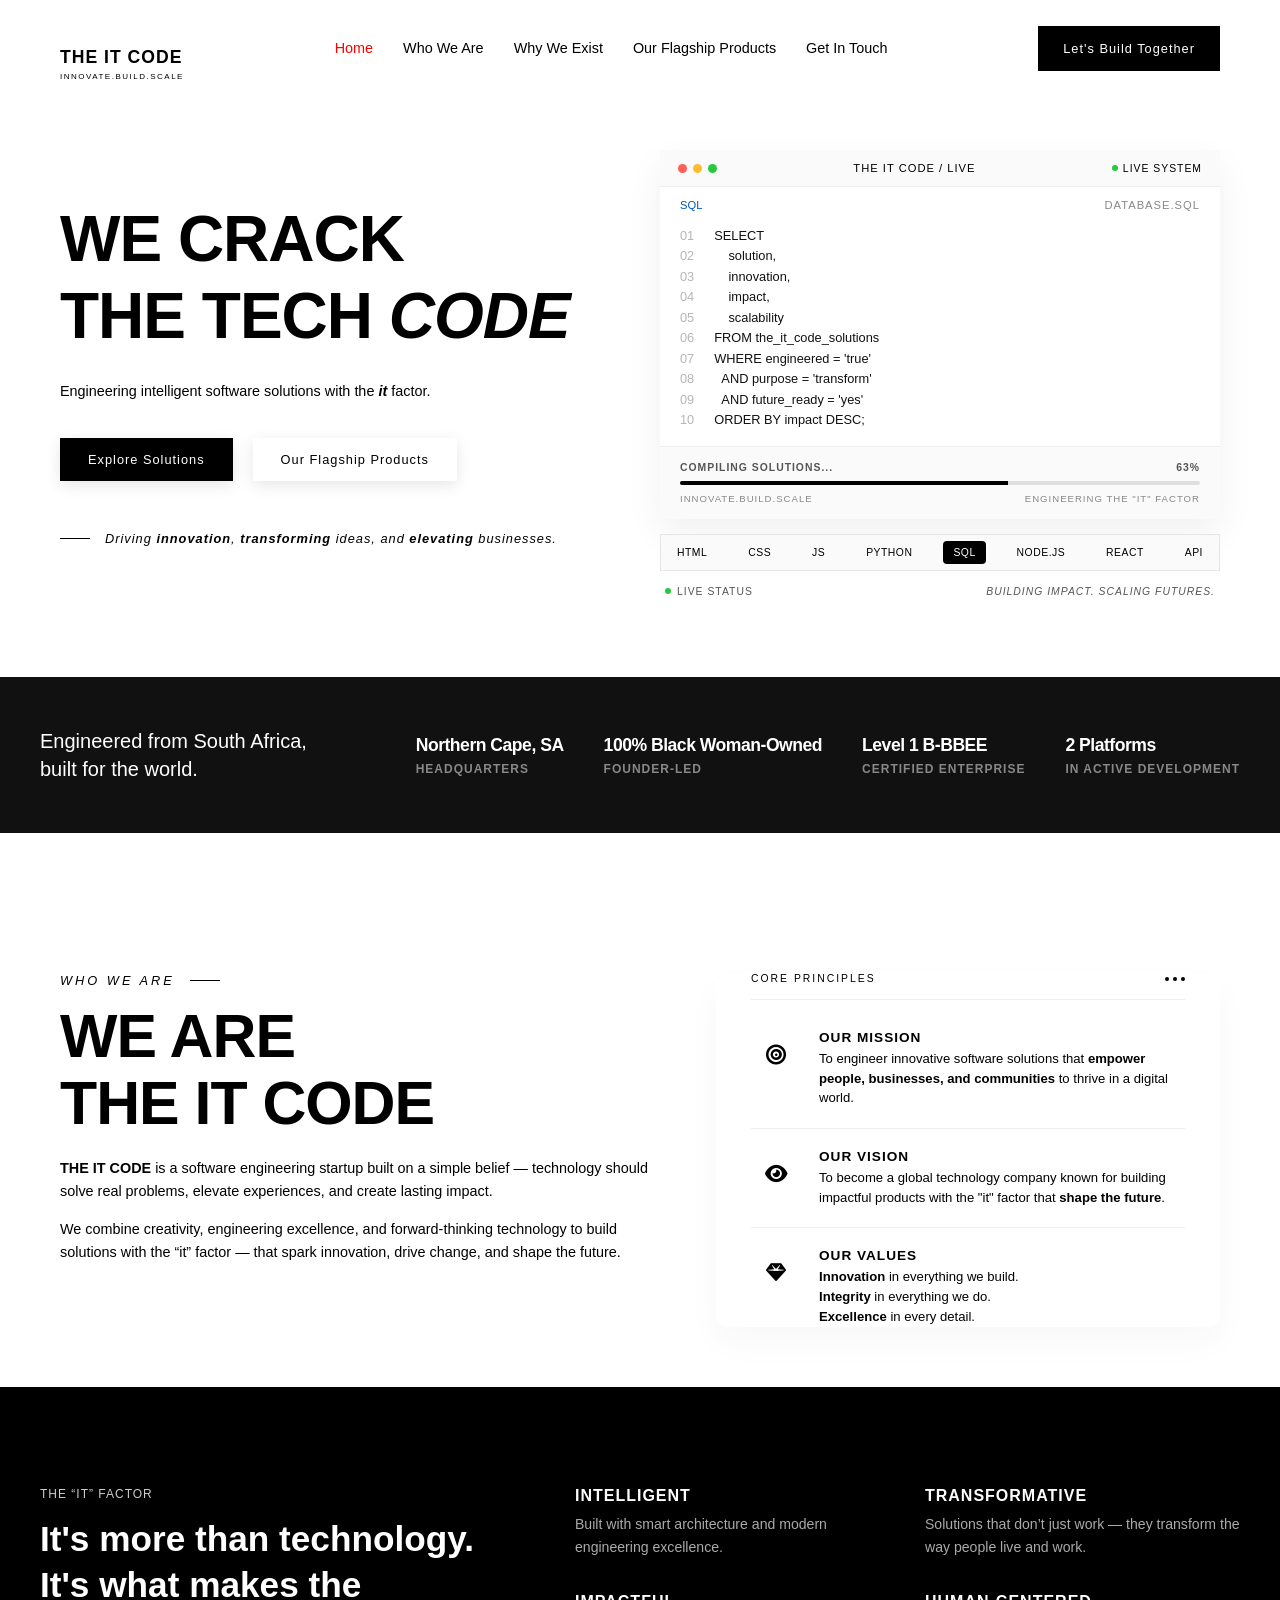
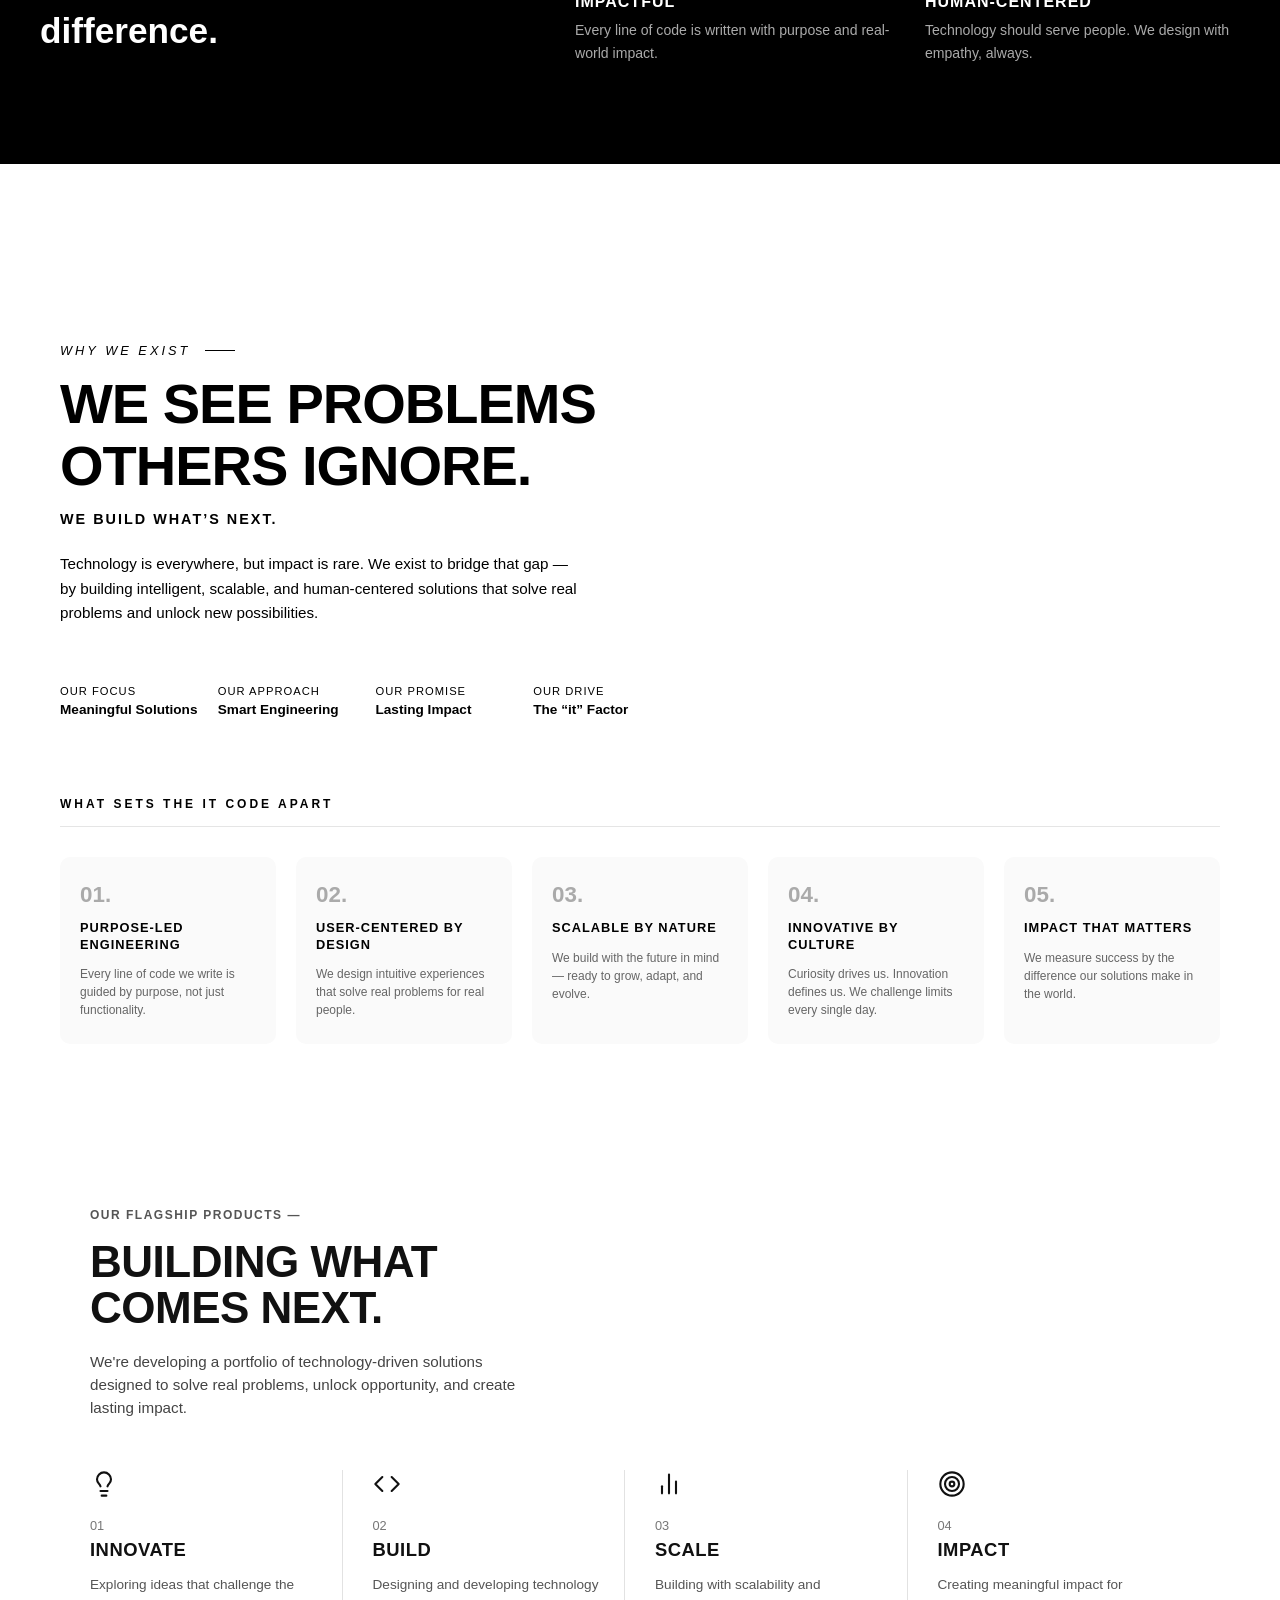
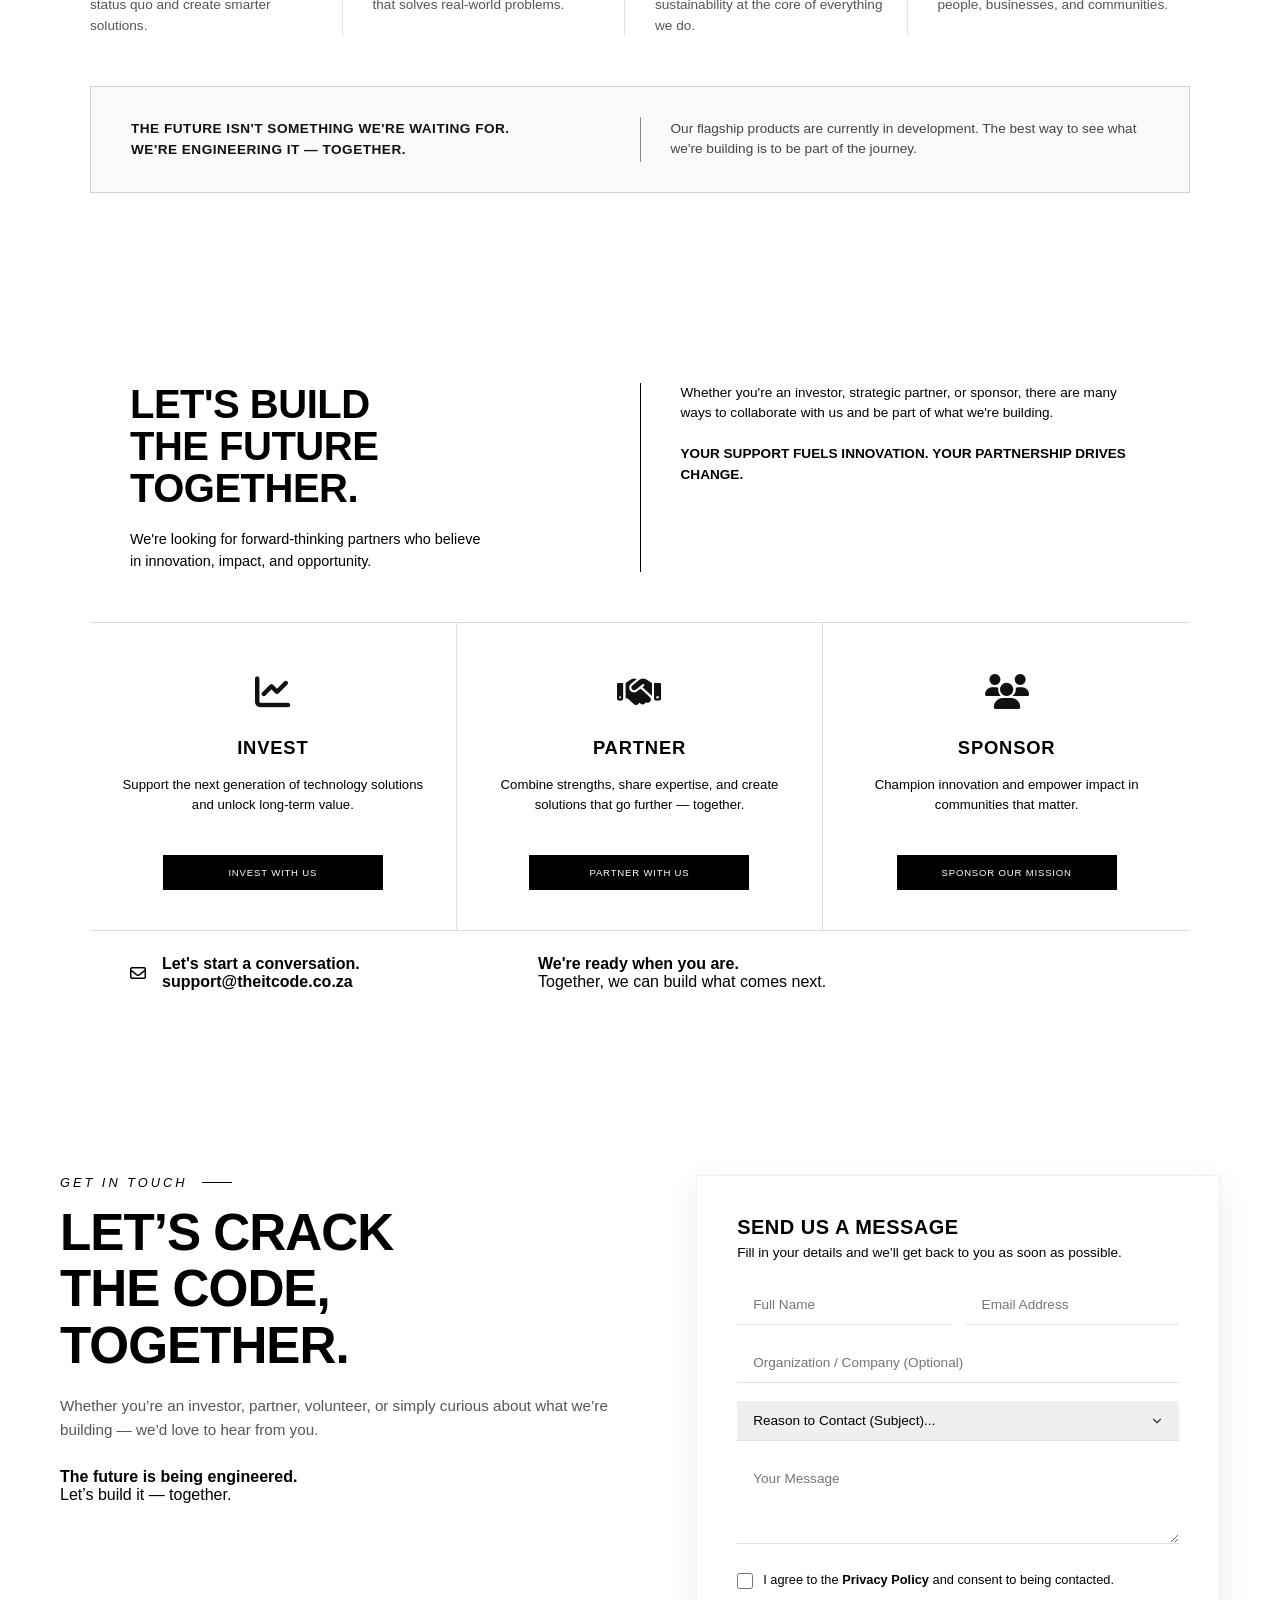
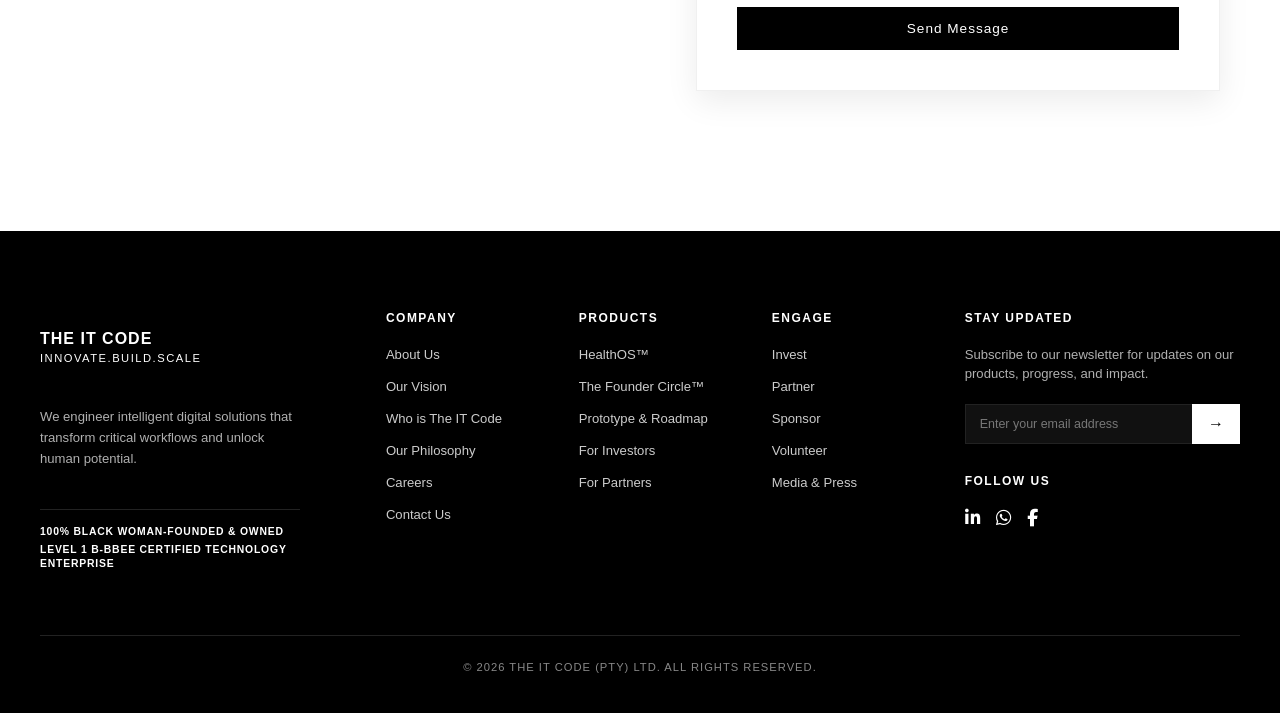
==== commit c280197d: "Update index.html" ====
--- a/index.html
+++ b/index.html
@@ -692,8 +692,8 @@
             <div class="social-section">
                 <h4 class="col-title">FOLLOW US</h4>
                 <div class="social-icons">
-                    <a href="#" aria-label="LinkedIn"><i class="fab fa-linkedin-in"></i></a>
-                    <a href="#" aria-label="WhatsApp"><i class="fab fa-whatsapp"></i></a>
+                    <a href="https://www.linkedin.com/company/theitcode" target="_blank" rel="noopener noreferrer" aria-label="LinkedIn"><i class="fab fa-linkedin-in"></i></a>
+                    <a  href="https://wa.me/27649227445" target="_blank" rel="noopener noreferrer" aria-label="WhatsApp"><i class="fab fa-whatsapp"></i></a>
                     <a href="#" aria-label="Facebook"><i class="fab fa-facebook-f"></i></a>
                 </div>
             </div>
@@ -708,4 +708,4 @@
 
 <script src="script/scripts.js"></script>
 </body>
-</html>+</html>
--- a/css/styles.css
+++ b/css/styles.css
@@ -276,7 +276,7 @@
     margin: 0 auto;
     padding: 0 20px 80px;
     display: grid;
-    grid-template-columns: 1.1fr 0.9fr;
+    grid-template-columns: minmax(0, 1fr) minmax(0, 1fr);
     gap: 40px;
     align-items: center;
     position: relative;
@@ -614,21 +614,52 @@
     font-style: oblique;
 }
 
-/* HERO SECTION - TABLET & MOBILE RESPONSIVENESS */
 @media screen and (max-width: 992px) {
+
     .hero {
-        padding-top: 150px;
+        padding-top: 120px;
     }
 
     .hero-container {
-        grid-template-columns: 1fr;
-        padding-bottom: 60px;
-        gap: 30px;
-    }
-
-    .hero-subtitle {
-        text-align: left;
-        font-size: 0.75rem;
+        display: grid;
+        grid-template-columns: minmax(0, 1fr);
+        gap: 40px;
+        padding: 0 20px 60px;
+    }
+
+    .hero-left {
+        width: 100%;
+        min-width: 0;
+    }
+
+    .hero-right {
+        width: 100%;
+        min-width: 0;
+        margin-top: 0;
+    }
+
+    .terminal-card {
+        width: 100%;
+        min-width: 0;
+    }
+
+    .terminal-code-viewport {
+        min-width: 0;
+    }
+
+    .code-content-box {
+        min-width: 0;
+        overflow-x: auto;
+    }
+
+    .language-tabs-bar {
+        width: 100%;
+        overflow-x: auto;
+        flex-wrap: nowrap;
+    }
+
+    .lang-tab-btn {
+        flex-shrink: 0;
     }
 
     .hero-heading {
@@ -651,28 +682,22 @@
         margin-bottom: 30px;
     }
 
-    .btn, .btn-outline {
+    .btn,
+    .btn-outline {
         padding: 10px 18px;
         font-size: 0.75rem;
     }
-
-    .hero-tagline-bottom {
-        justify-content: flex-start;
-    }
-
-    .hero-tagline-bottom p {
-        font-size: 0.7rem;
-    }
-
-    /* Restored Right Hero Block (stacks below) */
-    .hero-right {
-        display: flex !important;
-        width: 100%;
-        margin-top: 15px;
-    }
 }
 
 @media screen and (max-width: 480px) {
+
+    .hero-container {
+        grid-template-columns: minmax(0, 1fr);
+        padding-left: 15px;
+        padding-right: 15px;
+        gap: 30px;
+    }
+
     .hero-heading {
         font-size: 1.8rem;
     }
@@ -682,9 +707,15 @@
         width: 100%;
     }
 
-    .btn, .btn-outline {
+    .btn,
+    .btn-outline {
         width: 100%;
         justify-content: center;
+    }
+
+    .terminal-code-viewport {
+        gap: 10px;
+        padding: 15px 10px;
     }
 
     #live-code-display {
@@ -2156,4 +2187,4 @@
     .footer-container {
         grid-template-columns: 1fr;
     }
-}+}
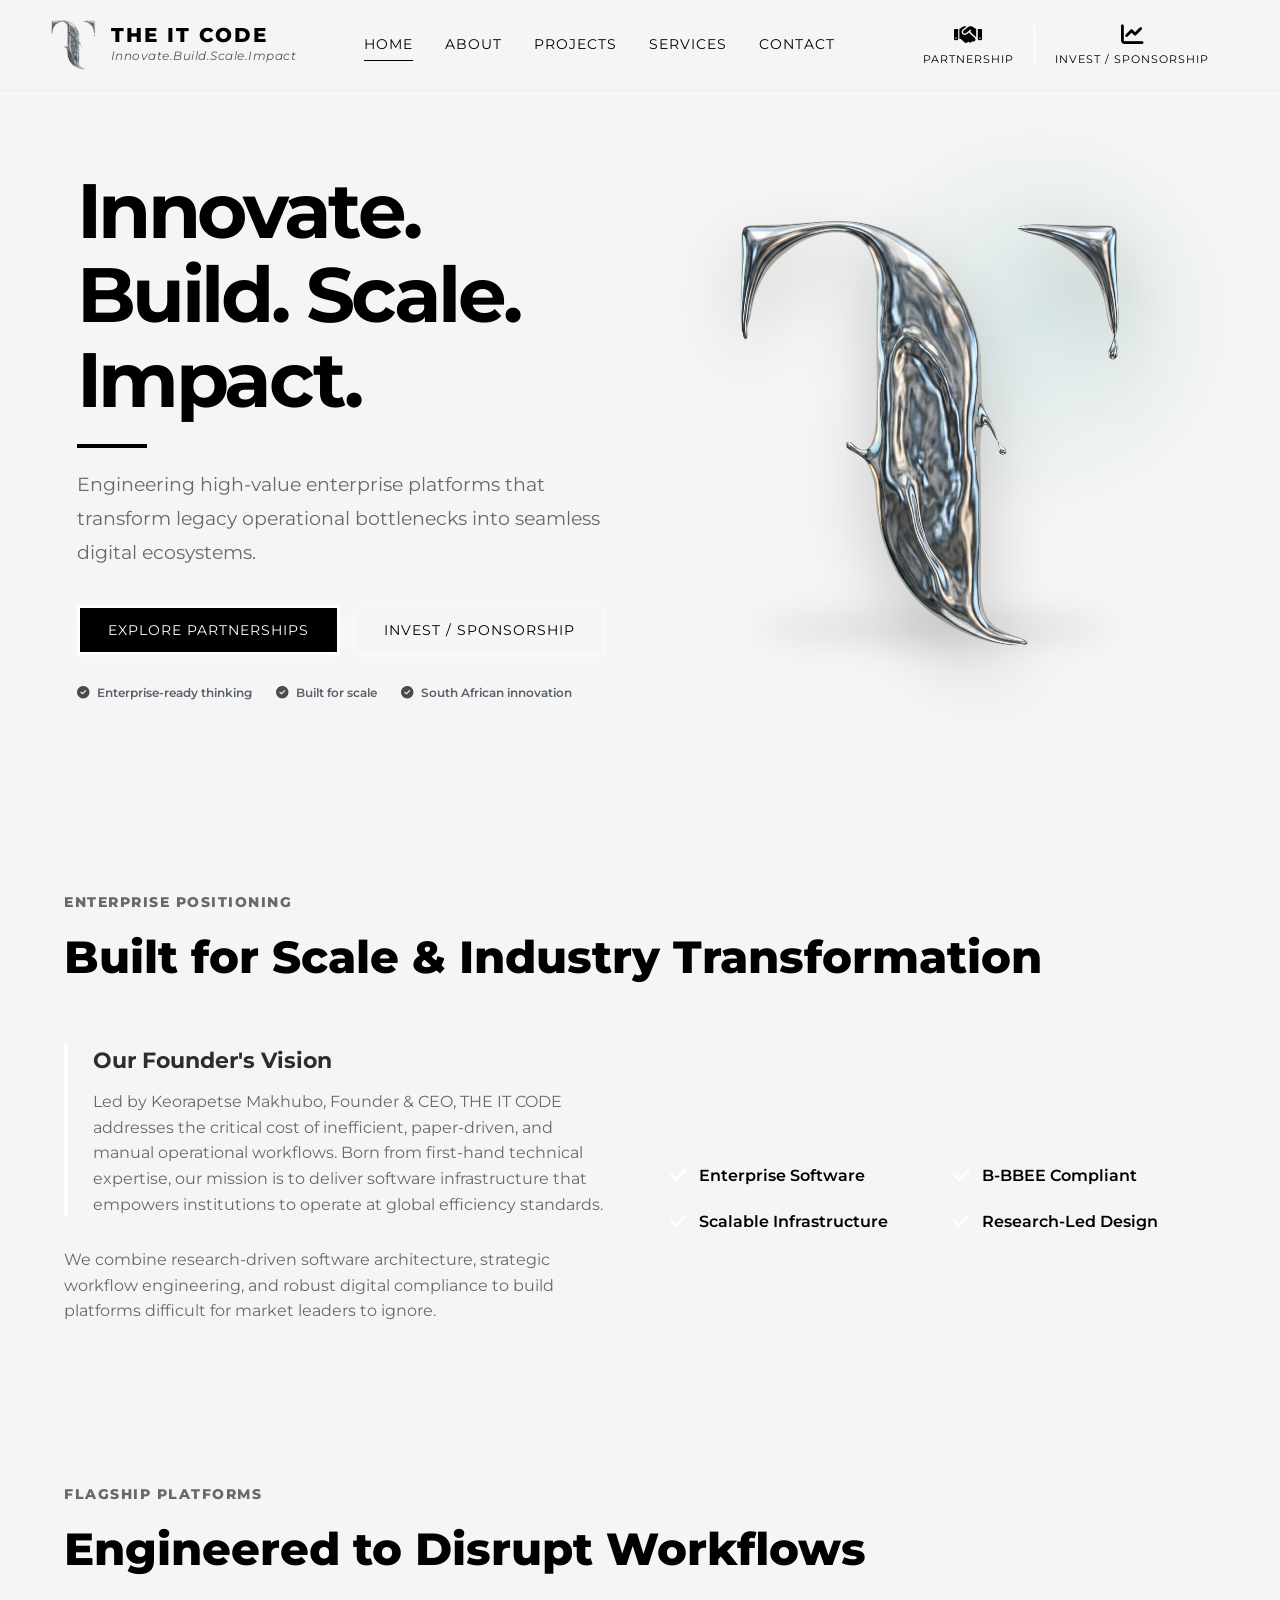
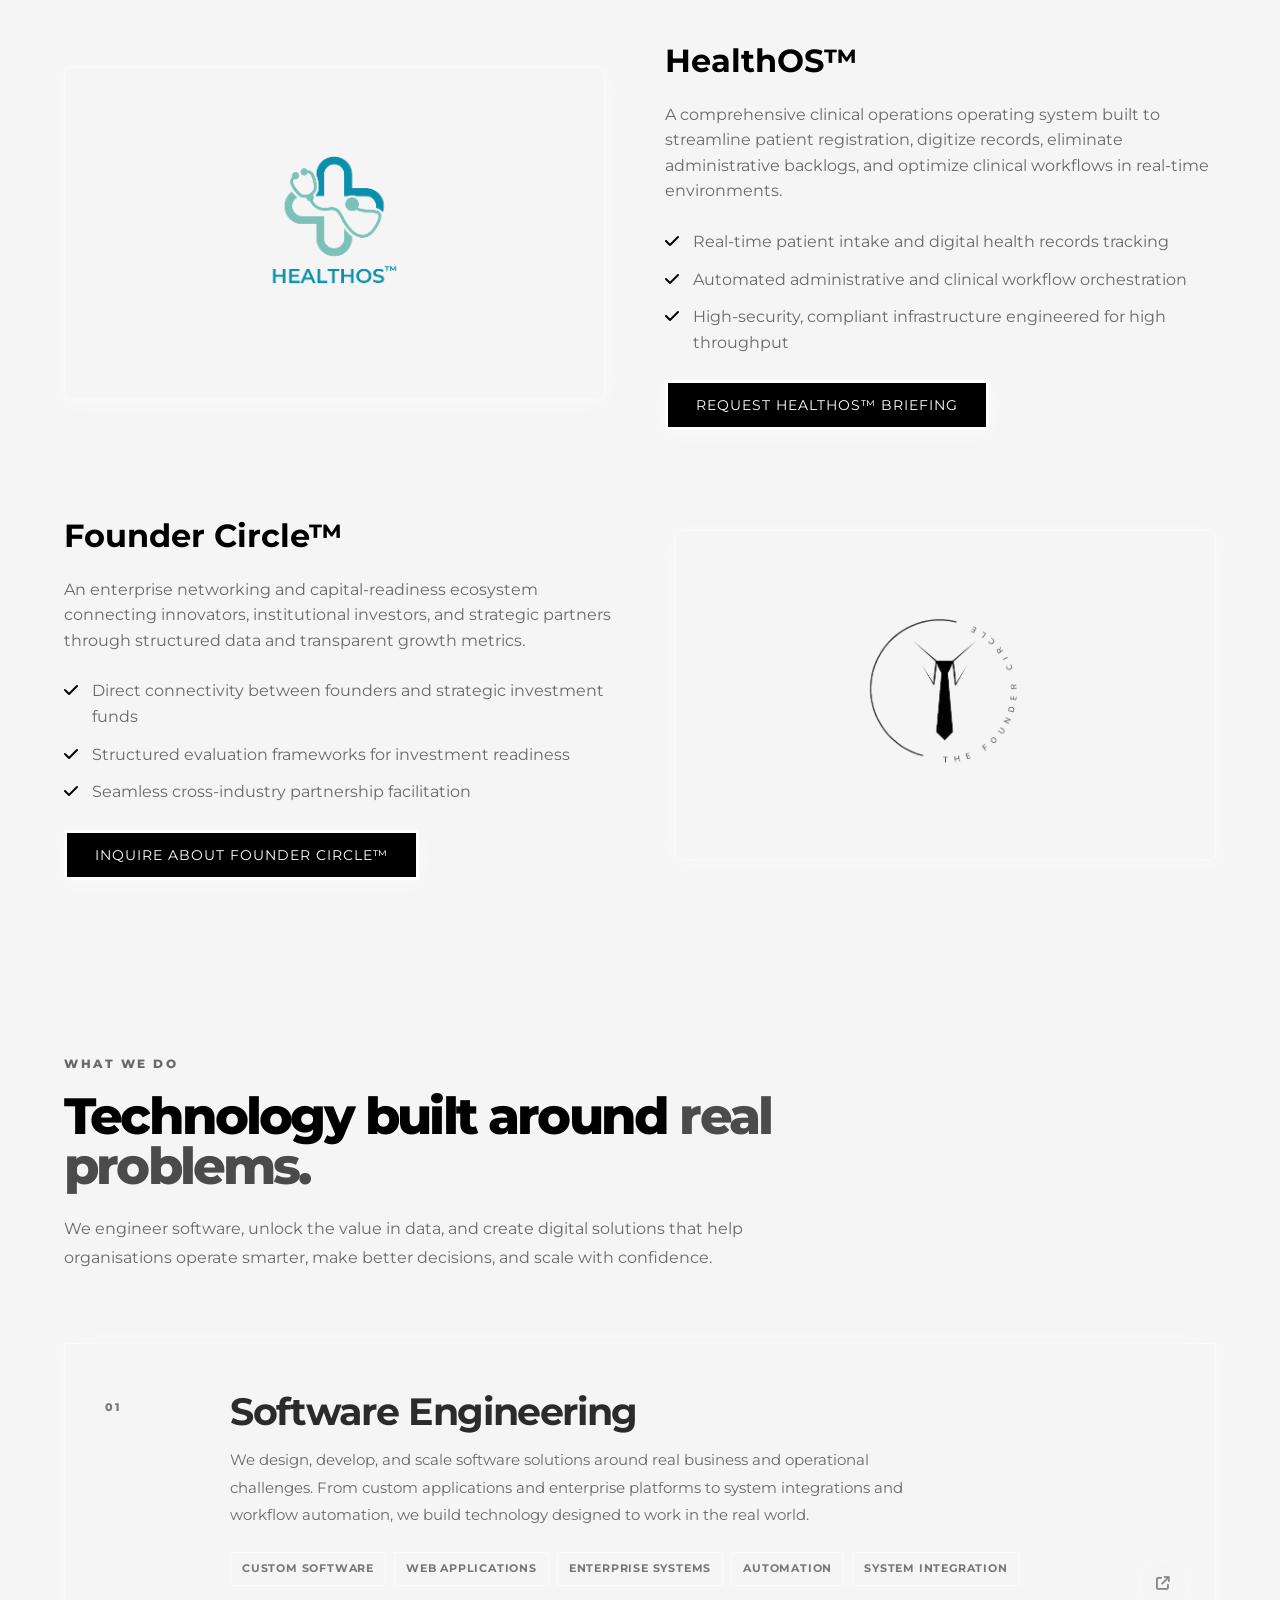
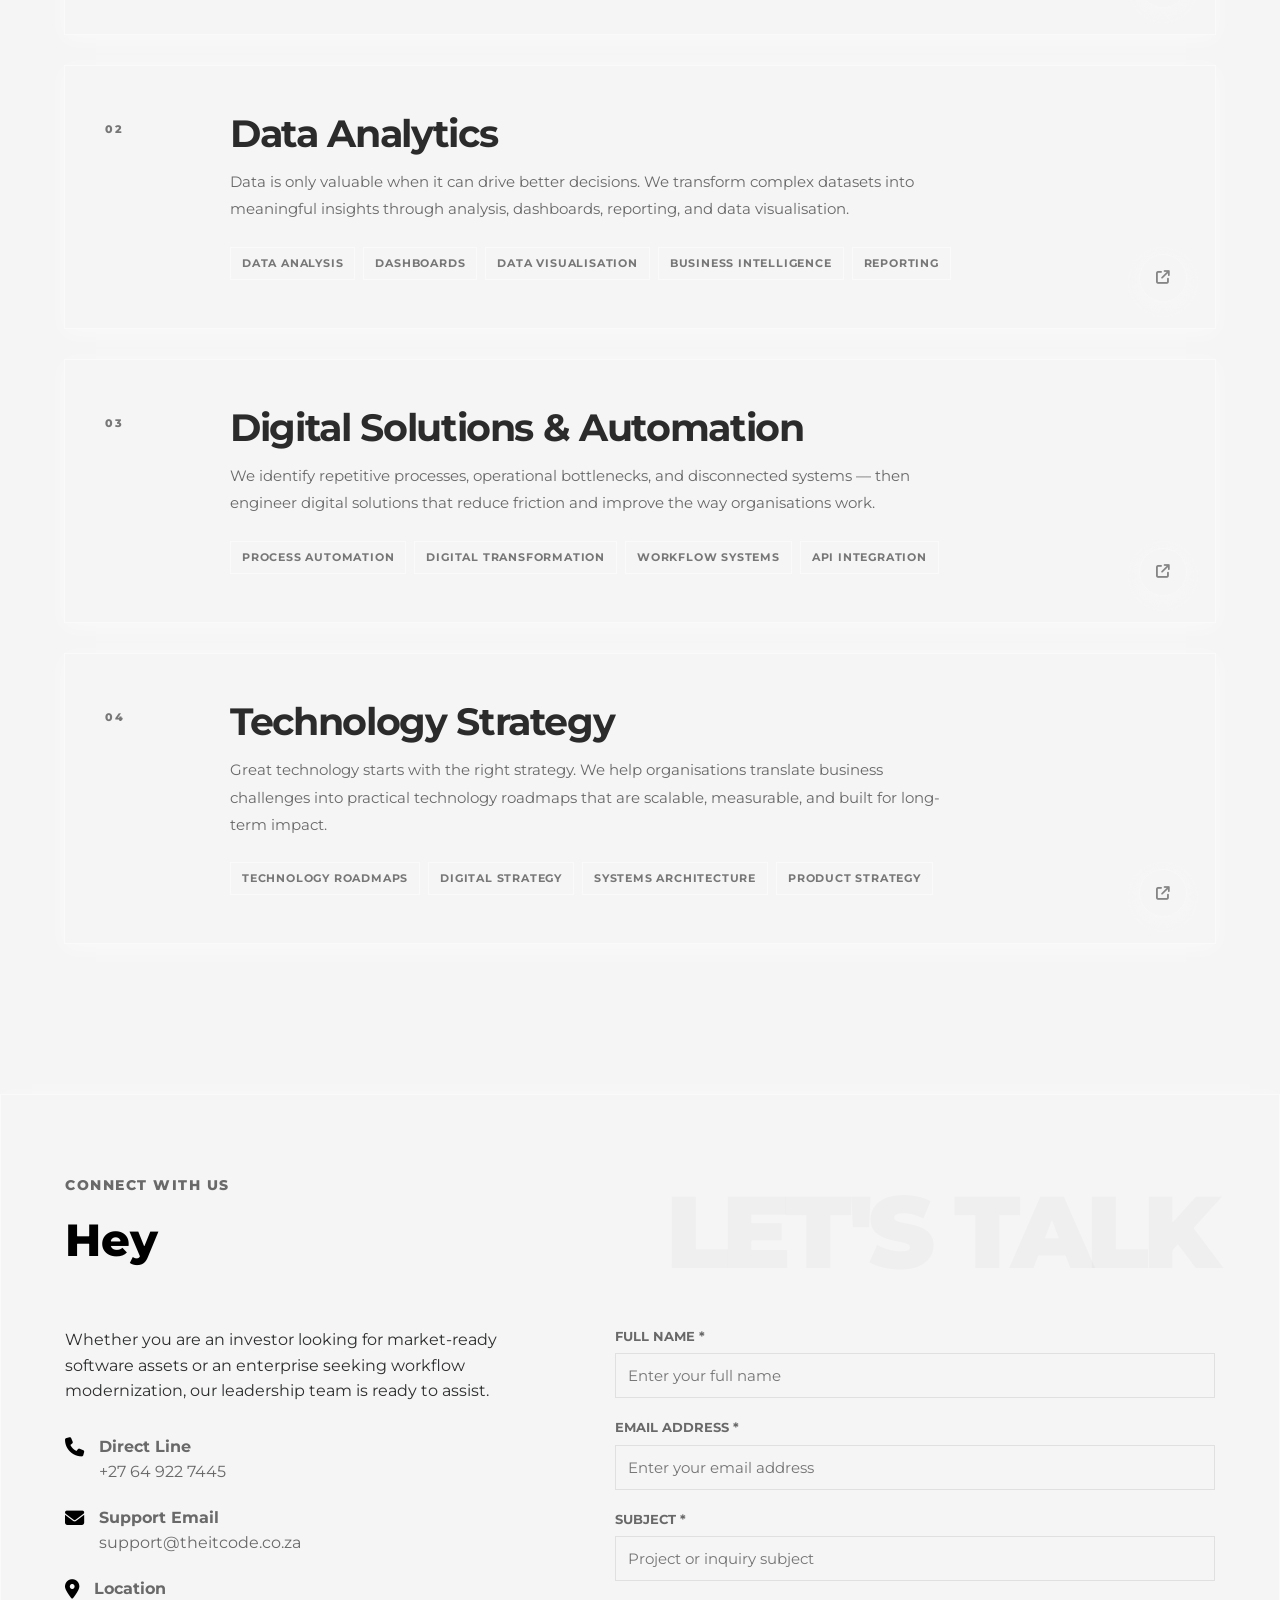
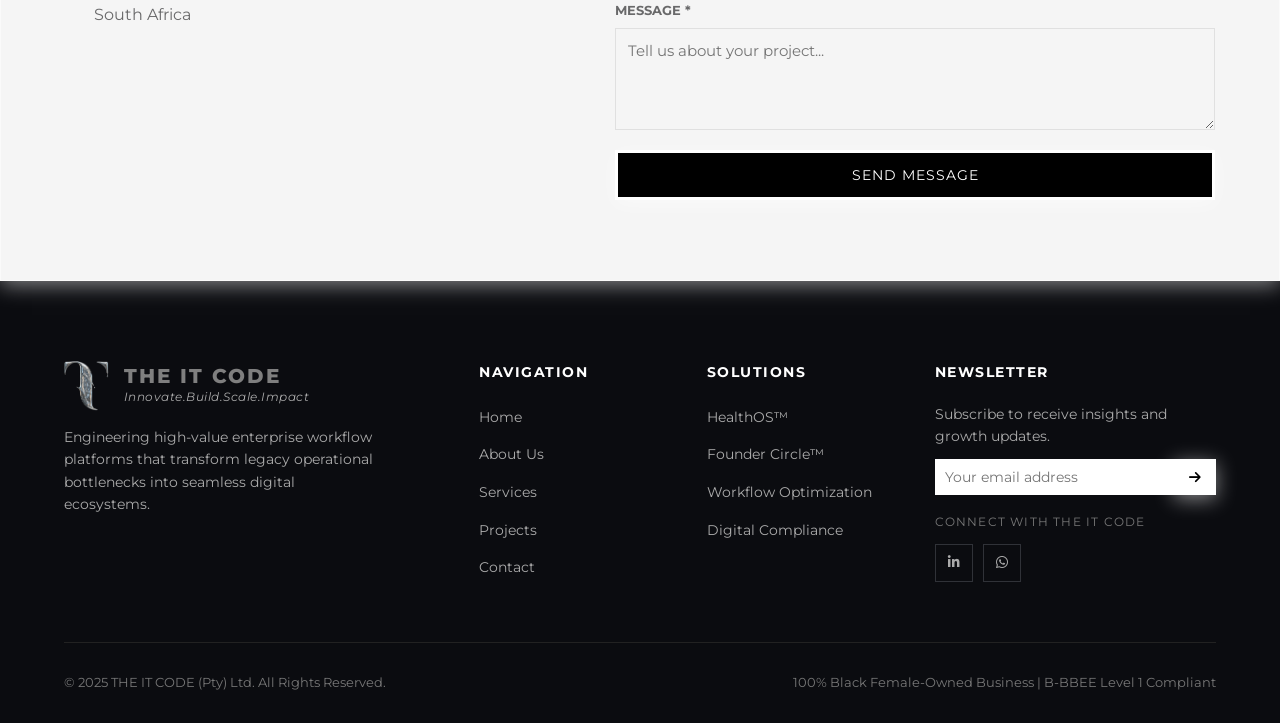
==== commit f9b85397: "Add files via upload" ====
--- a/index.html
+++ b/index.html
@@ -1,711 +1,603 @@
 <!DOCTYPE html>
 <html lang="en">
 <head>
-    <meta charset="UTF-8">
-    <meta name="viewport" content="width=device-width, initial-scale=1.0">
-    <title>THE IT CODE | INNOVATE.BUILD.SCALE</title>
-    <meta name="description" content="South African software engineering company building practical workflow platforms. Flagship products: HealthSync™ & The Founder Circle™ – digital workflow and entrepreneurial ecosystem platforms.">
-    <link rel="stylesheet" href="https://cdnjs.cloudflare.com/ajax/libs/font-awesome/6.5.1/css/all.min.css">
-    <link rel="stylesheet" href="css/styles.css">
-    <link rel="icon" href="images/icon.png">
+  <meta charset="UTF-8">
+  <meta name="viewport" content="width=device-width, initial-scale=1.0">
+  <title>THE IT CODE | Enterprise Workflow Solutions & Innovation</title>
+  <link rel="preconnect" href="https://fonts.googleapis.com">
+  <link rel="preconnect" href="https://fonts.gstatic.com" crossorigin>
+  <link href="https://fonts.googleapis.com/css2?family=Montserrat:wght@300;400;500;600;700;800&display=swap" rel="stylesheet">
+  <link rel="stylesheet" href="https://cdnjs.cloudflare.com/ajax/libs/font-awesome/6.4.0/css/all.min.css">
+  <link rel="stylesheet" href="css/styles.css">
+  <link rel="icon" href="images/icon.png">
 </head>
 <body>
-<header class="header" id="header">
-    <div class="container">
-
-<div class="brand-logo-lockup">
-    <div class="animated-code-tag">
-        <span class="tag-part tag-open">&lt;</span><span class="tag-part tag-slash">/</span><span class="tag-part tag-close">&gt;</span>
-    </div>
-    <h2 class="brand-title">THE IT CODE</h2>
-    <span class="brand-tagline">INNOVATE.BUILD.SCALE</span>
-</div>
-
-        <nav class="navbar" id="navbar">
-            <ul class="nav-links">
-                <li><a href="#hero">Home</a></li>
-                <li><a href="#about">Who We Are</a></li>
-                <li><a href="#solutions">Why We Exist</a></li>
-                <li><a href="#products">Our Flagship Products</a></li>
-                <li><a href="#contact">Get In Touch</a></li>
-            </ul>
-
-            <div class="menu-footer">
-                <p>Engineering software, systems, automation and digital transformation.</p>
-                <a href="#contact" class="menu-btn">Let's Build Together</a>
-            </div>
-        </nav>
-
-        <a href="#contact" class="header-btn">Let's Build Together</a>
-
-        <div class="hamburger" id="hamburger">
-            <span></span>
-            <span></span>
-            <span></span>
-        </div>
-    </div>
-</header>
-
-<section class="hero fade-in-section" id="hero">
-    <div class="hero-container">
-        
-        <div class="hero-left">
-            <h1 class="hero-heading">
-                WE CRACK<br>
-                THE TECH <span>CODE</span>
-            </h1>
-
-            <p class="hero-description">
-                Engineering intelligent software solutions with the <span class="highlight-it">it</span> factor.
-            </p>
-
-            <div class="hero-buttons">
-                <a href="#solutions" class="btn">
-                    Explore Solutions </i>
-                </a>
-                <a href="#products" class="btn-outline">
-                    Our Flagship Products </i>
-                </a>
-            </div>
-
-            <div class="hero-tagline-bottom">
-                <div class="line-indicator"></div>
-                <p>Driving <strong>innovation</strong>, <strong>transforming</strong> ideas, and <strong>elevating</strong> businesses.</p>
-            </div>
-        </div>
-
-<div class="hero-right">
-    <div class="terminal-card">
-        <div class="terminal-top-bar">
-            <div class="window-dots">
-                <span class="dot red"></span>
-                <span class="dot yellow"></span>
-                <span class="dot green"></span>
-            </div>
-            <div class="terminal-window-title">THE IT CODE / LIVE</div>
-            <div class="live-status-indicator">
-                <span class="pulse-dot"></span> LIVE SYSTEM
-            </div>
-        </div>
-
-        <div class="terminal-content-header">
-            <span id="current-lang-label" class="lang-tag">SQL</span>
-            <span id="current-file-label" class="file-tag">DATABASE.SQL</span>
-        </div>
-
-        <div class="terminal-code-viewport">
-            <div class="line-numbers" id="line-numbers-box">
-                <span>01</span><span>02</span><span>03</span><span>04</span><span>05</span><span>06</span><span>07</span><span>08</span><span>09</span><span>10</span>
-            </div>
-            <div class="code-content-box">
-                <pre><code id="live-code-display"></code></pre>
-            </div>
-        </div>
-
-        <div class="terminal-footer-progress">
-            <div class="progress-labels">
-                <span>COMPILING SOLUTIONS...</span>
-                <span id="progress-percentage">63%</span>
-            </div>
-            <div class="progress-track">
-                <div class="progress-fill" id="progress-bar-fill"></div>
-            </div>
-            <div class="progress-subtext">
-                <span>INNOVATE.BUILD.SCALE</span>
-                <span>ENGINEERING THE "IT" FACTOR</span>
-            </div>
-        </div>
-    </div>
-
-    <div class="language-tabs-bar" id="language-tabs">
-        <button class="lang-tab-btn" data-index="0">HTML</button>
-        <button class="lang-tab-btn" data-index="1">CSS</button>
-        <button class="lang-tab-btn" data-index="2">JS</button>
-        <button class="lang-tab-btn" data-index="3">PYTHON</button>
-        <button class="lang-tab-btn active" data-index="4">SQL</button>
-        <button class="lang-tab-btn" data-index="5">NODE.JS</button>
-        <button class="lang-tab-btn" data-index="6">REACT</button>
-        <button class="lang-tab-btn" data-index="7">API</button>
-    </div>
-
-    <div class="terminal-status-footer">
-        <span class="status-live-tag"><span class="green-dot"></span> LIVE STATUS</span>
-        <span class="status-moto">BUILDING IMPACT. SCALING FUTURES.</span>
-    </div>
-</div>
-
-    </div>
+
+  <!-- MOBILE OVERLAY -->
+  <div class="mobile-overlay" id="mobileOverlay"></div>
+
+  <!-- CONFIRMATION MODAL -->
+  <div class="modal-overlay" id="confirmationModal">
+    <div class="modal-content">
+      <i class="fa-solid fa-circle-check"></i>
+      <h3>Message Sent Successfully!</h3>
+      <p>Thank you for reaching out to THE IT CODE. Our team will get back to you within 24–72 hours.</p>
+      <br>
+      <button class="btn-black" onclick="closeConfirmationModal()">Close Window</button>
+    </div>
+  </div>
+
+  <!-- HEADER & NAVIGATION -->
+  <header id="mainHeader">
+    <a href="#home" class="brand-logo">
+      <img src="images/icon.png" alt="THE IT CODE Logo">
+      <div class="brand-text-container">
+        <span class="brand-title">THE IT CODE</span>
+        <span class="brand-tagline">Innovate.Build.Scale.Impact</span>
+      </div>
+    </a>
+
+    <nav class="nav-desktop">
+      <a href="#home" class="nav-link active">Home</a>
+      <a href="#about" class="nav-link">About</a>
+      <a href="#projects" class="nav-link">Projects</a>
+      <a href="#services" class="nav-link">Services</a>
+      <a href="#contact" class="nav-link">Contact</a>
+    </nav>
+
+    <div class="header-actions">
+      <button class="action-btn" onclick="openPopup('partnershipPopup')">
+        <i class="fa-solid fa-handshake"></i>
+        <span>Partnership</span>
+      </button>
+      <div class="header-divider"></div>
+      <button class="action-btn" onclick="openPopup('investorPopup')">
+        <i class="fa-solid fa-chart-line"></i>
+        <span>Invest / Sponsorship</span>
+      </button>
+      <div class="hamburger" id="hamburger">
+        <span></span>
+        <span></span>
+        <span></span>
+      </div>
+    </div>
+  </header>
+
+  <!-- HERO SECTION -->
+  <section id="home" class="hero">
+    <div class="hero-content">
+      <h1 class="hero-title">Innovate. Build. Scale. Impact.</h1>
+      <p class="hero-subtitle">Engineering high-value enterprise platforms that transform legacy operational bottlenecks into seamless digital ecosystems.</p>
+      <div class="hero-actions">
+        <button onclick="openPopup('partnershipPopup')" class="btn-black">Explore Partnerships</button>
+        <button onclick="openPopup('investorPopup')" class="btn-black-outline">Invest / Sponsorship</button>
+      </div>
+      <div class="hero-proof">
+        <span><i class="fa-solid fa-circle-check"></i> Enterprise-ready thinking</span>
+        <span><i class="fa-solid fa-circle-check"></i> Built for scale</span>
+        <span><i class="fa-solid fa-circle-check"></i> South African innovation</span>
+      </div>
+    </div>
+    <div class="hero-image">
+      <img src="images/icon.png" alt="THE IT CODE Brand Symbol" class="bouncing-logo">
+    </div>
+  </section>
+
+  <!-- ABOUT SECTION -->
+  <section id="about">
+    <div class="section-header">
+      <span class="section-tag">Enterprise Positioning</span>
+      <h2 class="section-title">Built for Scale & Industry Transformation</h2>
+    </div>
+    <div class="split-layout">
+      <div>
+        <div class="bordered-block">
+          <h3>Our Founder's Vision</h3>
+          <p>Led by Keorapetse Makhubo, Founder & CEO, THE IT CODE addresses the critical cost of inefficient, paper-driven, and manual operational workflows. Born from first-hand technical expertise, our mission is to deliver software infrastructure that empowers institutions to operate at global efficiency standards.</p>
+        </div>
+        <p>We combine research-driven software architecture, strategic workflow engineering, and robust digital compliance to build platforms difficult for market leaders to ignore.</p>
+      </div>
+      <div>
+        <ul class="meta-list">
+          <li class="meta-item"><i class="fa-solid fa-check"></i> Enterprise Software</li>
+          <li class="meta-item"><i class="fa-solid fa-check"></i> B-BBEE Compliant</li>
+          <li class="meta-item"><i class="fa-solid fa-check"></i> Scalable Infrastructure</li>
+          <li class="meta-item"><i class="fa-solid fa-check"></i> Research-Led Design</li>
+        </ul>
+      </div>
+    </div>
+  </section>
+
+  <!-- PROJECTS SECTION -->
+  <section id="projects">
+    <div class="section-header">
+      <span class="section-tag">Flagship Platforms</span>
+      <h2 class="section-title">Engineered to Disrupt Workflows</h2>
+    </div>
+    <div class="product-showcase">
+      <div class="product-row">
+        <div class="product-media">
+          <img src="images/healthos.png" alt="HealthOS Platform Logo">
+        </div>
+        <div class="product-details">
+          <h3>HealthOS™</h3>
+          <p>A comprehensive clinical operations operating system built to streamline patient registration, digitize records, eliminate administrative backlogs, and optimize clinical workflows in real-time environments.</p>
+          <ul class="feature-points">
+            <li>Real-time patient intake and digital health records tracking</li>
+            <li>Automated administrative and clinical workflow orchestration</li>
+            <li>High-security, compliant infrastructure engineered for high throughput</li>
+          </ul>
+          <button class="btn-black" onclick="openPopup('partnershipPopup')">Request HealthOS™ Briefing</button>
+        </div>
+      </div>
+
+      <div class="product-row reverse">
+        <div class="product-media">
+          <img src="images/thetux.png" alt="The Founder Circle Logo">
+        </div>
+        <div class="product-details">
+          <h3>Founder Circle™</h3>
+          <p>An enterprise networking and capital-readiness ecosystem connecting innovators, institutional investors, and strategic partners through structured data and transparent growth metrics.</p>
+          <ul class="feature-points">
+            <li>Direct connectivity between founders and strategic investment funds</li>
+            <li>Structured evaluation frameworks for investment readiness</li>
+            <li>Seamless cross-industry partnership facilitation</li>
+          </ul>
+          <button class="btn-black" onclick="openPopup('investorPopup')">Inquire About Founder Circle™</button>
+        </div>
+      </div>
+    </div>
+  </section>
+
+  <!-- SERVICES SECTION -->
+<section id="services" class="services-section">
+
+    <div class="section-header">
+        <span class="eyebrow">WHAT WE DO</span>
+
+        <h2 class="section-title">
+            Technology built around
+            <span class="accent-text">real problems.</span>
+        </h2>
+
+        <p class="section-intro">
+            We engineer software, unlock the value in data, and create
+            digital solutions that help organisations operate smarter,
+            make better decisions, and scale with confidence.
+        </p>
+    </div>
+
+
+    <div class="services-list">
+
+        <!-- SERVICE 01 -->
+        <div class="service-row">
+
+            <div class="service-number">
+                01
+            </div>
+
+            <div class="service-content">
+
+                <h3>
+                    Software Engineering
+                </h3>
+
+                <p>
+                    We design, develop, and scale software solutions
+                    around real business and operational challenges.
+                    From custom applications and enterprise platforms
+                    to system integrations and workflow automation,
+                    we build technology designed to work in the real world.
+                </p>
+
+                <div class="service-tags">
+                    <span>Custom Software</span>
+                    <span>Web Applications</span>
+                    <span>Enterprise Systems</span>
+                    <span>Automation</span>
+                    <span>System Integration</span>
+                </div>
+
+            </div>
+
+            <div class="service-arrow">
+                <i class="fa-solid fa-arrow-up-right-from-square"></i>
+            </div>
+
+        </div>
+
+
+        <!-- SERVICE 02 -->
+        <div class="service-row">
+
+            <div class="service-number">
+                02
+            </div>
+
+            <div class="service-content">
+
+                <h3>
+                    Data Analytics
+                </h3>
+
+                <p>
+                    Data is only valuable when it can drive better
+                    decisions. We transform complex datasets into
+                    meaningful insights through analysis, dashboards,
+                    reporting, and data visualisation.
+                </p>
+
+                <div class="service-tags">
+                    <span>Data Analysis</span>
+                    <span>Dashboards</span>
+                    <span>Data Visualisation</span>
+                    <span>Business Intelligence</span>
+                    <span>Reporting</span>
+                </div>
+
+            </div>
+
+            <div class="service-arrow">
+                <i class="fa-solid fa-arrow-up-right-from-square"></i>
+            </div>
+
+        </div>
+
+
+        <!-- SERVICE 03 -->
+        <div class="service-row">
+
+            <div class="service-number">
+                03
+            </div>
+
+            <div class="service-content">
+
+                <h3>
+                    Digital Solutions & Automation
+                </h3>
+
+                <p>
+                    We identify repetitive processes, operational
+                    bottlenecks, and disconnected systems — then engineer
+                    digital solutions that reduce friction and improve
+                    the way organisations work.
+                </p>
+
+                <div class="service-tags">
+                    <span>Process Automation</span>
+                    <span>Digital Transformation</span>
+                    <span>Workflow Systems</span>
+                    <span>API Integration</span>
+                </div>
+
+            </div>
+
+            <div class="service-arrow">
+                <i class="fa-solid fa-arrow-up-right-from-square"></i>
+            </div>
+
+        </div>
+
+
+        <!-- SERVICE 04 -->
+        <div class="service-row">
+
+            <div class="service-number">
+                04
+            </div>
+
+            <div class="service-content">
+
+                <h3>
+                    Technology Strategy
+                </h3>
+
+                <p>
+                    Great technology starts with the right strategy.
+                    We help organisations translate business challenges
+                    into practical technology roadmaps that are
+                    scalable, measurable, and built for long-term impact.
+                </p>
+
+                <div class="service-tags">
+                    <span>Technology Roadmaps</span>
+                    <span>Digital Strategy</span>
+                    <span>Systems Architecture</span>
+                    <span>Product Strategy</span>
+                </div>
+
+            </div>
+
+            <div class="service-arrow">
+                <i class="fa-solid fa-arrow-up-right-from-square"></i>
+            </div>
+
+        </div>
+
+    </div>
+
 </section>
 
-<!-- Stats Banner Section -->
-<section class="stats-banner fade-in-section">
-  <div class="stats-container">
-    <div class="tagline">
-      Engineered from South Africa, built for the world.
-    </div>
-    
-    <div class="stats-grid">
-      <div class="stat-item">
-        <span class="stat-title">Northern Cape, SA</span>
-        <span class="stat-label">HEADQUARTERS</span>
-      </div>
-
-      <div class="stat-item">
-        <span class="stat-title">100% Black Woman-Owned</span>
-        <span class="stat-label">FOUNDER-LED</span>
-      </div>
-
-      <div class="stat-item">
-        <span class="stat-title">Level 1 B-BBEE</span>
-        <span class="stat-label">CERTIFIED ENTERPRISE</span>
-      </div>
-
-      <div class="stat-item">
-        <span class="stat-title">2 Platforms</span>
-        <span class="stat-label">IN ACTIVE DEVELOPMENT</span>
-      </div>
+  <!-- TRADITIONAL CONTACT SECTION -->
+  <section id="contact" class="contact-section">
+    <div class="section-header">
+      <span class="section-tag">Connect With Us</span>
+      <h2 class="section-title">Hey</h2>
+    </div>
+    <div class="contact-grid">
+      <div class="contact-info">
+        <p class="contact-text">Whether you are an investor looking for market-ready software assets or an enterprise seeking workflow modernization, our leadership team is ready to assist.</p>
+        <div class="info-item">
+          <i class="fa-solid fa-phone"></i>
+          <div>
+            <strong>Direct Line</strong>
+            <p>+27 64 922 7445</p>
+          </div>
+        </div>
+        <div class="info-item">
+          <i class="fa-solid fa-envelope"></i>
+          <div>
+            <strong>Support Email</strong>
+            <p>support@theitcode.co.za</p>
+          </div>
+        </div>
+        <div class="info-item">
+          <i class="fa-solid fa-location-dot"></i>
+          <div>
+            <strong>Location</strong>
+            <p>South Africa</p>
+          </div>
+        </div>
+      </div>
+
+      <form class="traditional-form contactForm" action="https://formspree.io/f/support@theitcode.co.za" method="POST">
+        <div class="form-group">
+          <label>Full Name *</label>
+          <input type="text" name="full_name" required placeholder="Enter your full name">
+        </div>
+        <div class="form-group">
+          <label>Email Address *</label>
+          <input type="email" name="email" required placeholder="Enter your email address">
+        </div>
+        <div class="form-group">
+          <label>Subject *</label>
+          <input type="text" name="subject" required placeholder="Project or inquiry subject">
+        </div>
+        <div class="form-group">
+          <label>Message *</label>
+          <textarea name="message" rows="4" required placeholder="Tell us about your project..."></textarea>
+        </div>
+        <button type="submit" class="btn-black" style="width: 100%; justify-content: center;">Send Message</button>
+      </form>
+    </div>
+  </section>
+
+  <!-- POPUP PANEL 1: PARTNERSHIP FORM -->
+  <div class="popup-panel" id="partnershipPopup">
+    <button class="popup-close-btn" onclick="closePopup('partnershipPopup')"><i class="fa-solid fa-xmark"></i></button>
+    <div class="popup-form-container">
+      <img src="images/icon.png" alt="THE IT CODE" class="popup-logo">
+      <div class="popup-subtitle-tag">Partnership</div>
+      <h2 class="popup-title">Let's Build Something Together</h2>
+      <p class="popup-desc">Tell us a little about your partnership enquiry and our team will get back to you.</p>
+
+      <form class="custom-form contactForm" action="https://formspree.io/f/makhubo.keorapetse@theitcode.co.za" method="POST">
+        <div class="custom-form-group">
+          <label>Title</label>
+          <select name="title">
+            <option value="">Select</option>
+            <option value="Mr">Mr</option>
+            <option value="Ms">Ms</option>
+            <option value="Mrs">Mrs</option>
+            <option value="Dr">Dr</option>
+            <option value="Prof">Prof</option>
+          </select>
+        </div>
+
+        <div class="custom-form-group">
+          <label>Position / Role</label>
+          <select name="position">
+            <option value="">Select your position</option>
+            <option value="Executive">Executive / Director</option>
+            <option value="Founder">Founder / CEO</option>
+            <option value="Partner">Strategic Partner</option>
+            <option value="Other">Other</option>
+          </select>
+        </div>
+
+        <div class="custom-form-group">
+          <label>First Name *</label>
+          <input type="text" name="first_name" required placeholder="First name">
+        </div>
+
+        <div class="custom-form-group">
+          <label>Last Name *</label>
+          <input type="text" name="last_name" required placeholder="Last name">
+        </div>
+
+        <div class="custom-form-group form-full-width">
+          <label>Organization / Company</label>
+          <input type="text" name="company" placeholder="Organization or company">
+        </div>
+
+        <div class="custom-form-group">
+          <label>Email Address *</label>
+          <input type="email" name="email" required placeholder="you@example.com">
+        </div>
+
+        <div class="custom-form-group">
+          <label>Phone / WhatsApp</label>
+          <input type="text" name="phone" placeholder="+27 ...">
+        </div>
+
+        <div class="custom-form-group form-full-width">
+          <label>I'm Interested In *</label>
+          <select name="interest" required>
+            <option value="">Select an option</option>
+            <option value="Strategic Partnership">Strategic Partnership</option>
+            <option value="HealthOS Technology Integration">HealthOS Platform Integration</option>
+            <option value="Founder Circle Collaboration">Founder Circle Collaboration</option>
+          </select>
+        </div>
+
+        <div class="custom-form-group form-full-width">
+          <label>Message *</label>
+          <textarea name="message" rows="4" required placeholder="Tell us a little about your enquiry..."></textarea>
+        </div>
+
+        <div class="form-submit-row">
+          <button type="submit" class="btn-black">Send Enquiry</button>
+        </div>
+      </form>
     </div>
   </div>
-</section>
-
-<section class="about-section fade-in-section" id="about">
-
-    <div class="about-container">
-        
-        <div class="about-hero-grid">
-            
-            <div class="about-header-content">
-                <div class="about-subtitle-line">
-                    <span>Who we are</span>
-                    <div class="line-indicator"></div>
-                </div>
-
-                <h1 class="about-heading">
-                    WE ARE <span class="badge-it"> <br>THE IT CODE</span>
-                </h1>
-
-                <p class="about-description">
-                    <strong>THE IT CODE</strong> is a software engineering startup built on a simple belief — technology should solve real problems, elevate experiences, and create lasting impact.
-                </p>
-
-                <p class="about-description">
-                    We combine creativity, engineering excellence, and forward-thinking technology to build solutions with the “it” factor — that spark innovation, drive change, and shape the future.
-                </p>
-            </div>
-<div class="who-we-are-right">
-    <div class="mvv-card">
-        <div class="mvv-header">
-            <span class="mvv-eyebrow">CORE PRINCIPLES</span>
-            <div class="mvv-dots"><span class="dot"></span><span class="dot"></span><span class="dot"></span></div>
-        </div>
-
-        <div class="mvv-items-wrapper">
-            <div class="mvv-item">
-                <div class="mvv-icon-box">
-                    <i class="fas fa-bullseye"></i>
-                </div>
-                <div class="mvv-content">
-                    <h4>OUR MISSION</h4>
-                    <p>To engineer innovative software solutions that <strong>empower people, businesses, and communities</strong> to thrive in a digital world.</p>
-                </div>
-            </div>
-
-            <div class="mvv-divider"></div>
-
-            <div class="mvv-item">
-                <div class="mvv-icon-box">
-                    <i class="fas fa-eye"></i>
-                </div>
-                <div class="mvv-content">
-                    <h4>OUR VISION</h4>
-                    <p>To become a global technology company known for building impactful products with the "it" factor that <strong>shape the future</strong>.</p>
-                </div>
-            </div>
-
-            <div class="mvv-divider"></div>
-
-            <div class="mvv-item">
-                <div class="mvv-icon-box">
-                    <i class="fas fa-gem"></i>
-                </div>
-                <div class="mvv-content">
-                    <h4>OUR VALUES</h4>
-                    <p><strong>Innovation</strong> in everything we build. <br>
-                       <strong>Integrity</strong> in everything we do. <br>
-                       <strong>Excellence</strong> in every detail.</p>
-                </div>
-            </div>
-        </div>
-    </div>
-</div>
-        </div>
-
-<div class="it-factor-full-width">
-    
-    <div class="about-bottom-bar fade-in-section">
-        
-        <div class="bottom-bar-left">
-            <span class="sub-label">THE “IT” FACTOR</span>
-            <h2>It's more than technology.<br><span>It's what makes the difference.</span></h2>
-        </div>
-
-        <div class="bottom-bar-features">
-            <div class="feature-col">
-                <div class="feature-text">
-                    <h4>INTELLIGENT</h4>
-                    <p>Built with smart architecture and modern engineering excellence.</p>
-                </div>
-            </div>
-
-            <div class="feature-col">
-                <div class="feature-text">
-                    <h4>TRANSFORMATIVE</h4>
-                    <p>Solutions that don’t just work — they transform the way people live and work.</p>
-                </div>
-            </div>
-
-            <div class="feature-col">
-                <div class="feature-text">
-                    <h4>IMPACTFUL</h4>
-                    <p>Every line of code is written with purpose and real-world impact.</p>
-                </div>
-            </div>
-
-            <div class="feature-col">
-                <div class="feature-text">
-                    <h4>HUMAN-CENTERED</h4>
-                    <p>Technology should serve people. We design with empathy, always.</p>
-                </div>
-            </div>
-        </div>
-
-    </div>
-</div>
-</section>
-
-<section class="why-we-exist-section fade-in-section" id="solutions">
-    <div class="section-container">
-        
-        <div class="why-hero-grid">
-            
-            <div class="why-header-content">
-                <div class="about-subtitle-line">
-                    <span>WHY WE EXIST</span>
-                    <div class="line-indicator"></div>
-                </div>
-
-                <h1 class="why-heading">
-                    WE SEE PROBLEMS<br>
-                    <span>OTHERS IGNORE.</span>
-                </h1>
-
-                <p class="why-subheading">
-                    WE BUILD WHAT’S NEXT.
-                </p>
-
-                <p class="why-description">
-                    Technology is everywhere, but impact is rare. We exist to bridge that gap — by building intelligent, scalable, and human-centered solutions that solve real problems and unlock new possibilities.
-                </p>
-
-                <div class="why-mini-grid">
-                    <div class="mini-col">
-                        <span class="mini-label">Our Focus</span>
-                        <h4>Meaningful Solutions</h4>
-                    </div>
-                    <div class="mini-col">
-                        <span class="mini-label">Our Approach</span>
-                        <h4>Smart Engineering</h4>
-                    </div>
-                    <div class="mini-col">
-                        <span class="mini-label">Our Promise</span>
-                        <h4>Lasting Impact</h4>
-                    </div>
-                    <div class="mini-col">
-                        <span class="mini-label">Our Drive</span>
-                        <h4>The “it” Factor</h4>
-                    </div>
-                </div>
-            </div>
-
-        </div>
-
-        <div class="sets-apart-wrapper fade-in-section">
-            
-            <div class="section-top-title">
-                WHAT SETS THE IT CODE APART
-            </div>
-
-            <div class="steps-grid">
-                
-                <div class="step-card">
-                    <span class="step-number">01.</span>
-                    <h4>PURPOSE-LED ENGINEERING</h4>
-                    <p>Every line of code we write is guided by purpose, not just functionality.</p>
-                </div>
-
-                <div class="step-card">
-                    <span class="step-number">02.</span>
-                    <h4>USER-CENTERED BY DESIGN</h4>
-                    <p>We design intuitive experiences that solve real problems for real people.</p>
-                </div>
-
-                <div class="step-card">
-                    <span class="step-number">03.</span>
-                    <h4>SCALABLE BY NATURE</h4>
-                    <p>We build with the future in mind — ready to grow, adapt, and evolve.</p>
-                </div>
-
-                <div class="step-card">
-                    <span class="step-number">04.</span>
-                    <h4>INNOVATIVE BY CULTURE</h4>
-                    <p>Curiosity drives us. Innovation defines us. We challenge limits every single day.</p>
-                </div>
-
-                <div class="step-card">
-                    <span class="step-number">05.</span>
-                    <h4>IMPACT THAT MATTERS</h4>
-                    <p>We measure success by the difference our solutions make in the world.</p>
-                </div>
-
-            </div>
-        </div>
-
-    </div>
-</section>
-
-<!-- Our Flagship Products Section -->
-<section class="flagship-section fade-in-section" id="products">
-  <div class="flagship-container">
-    
-    <!-- Top Header Area -->
-    <div class="flagship-header">
-      <span class="sub-heading">OUR FLAGSHIP PRODUCTS &mdash;</span>
-      <h2>BUILDING WHAT<br>COMES NEXT.</h2>
-      <p class="description">
-        We're developing a portfolio of technology-driven solutions designed to solve real problems, unlock opportunity, and create lasting impact.
-      </p>
-    </div>
-
-    <!-- 4-Column Feature Grid -->
-    <div class="flagship-grid">
-      
-      <div class="grid-item">
-        <div class="icon">
-          <!-- Lightbulb Icon -->
-          <svg width="28" height="28" viewBox="0 0 24 24" fill="none" stroke="currentColor" stroke-width="1.8" stroke-linecap="round" stroke-linejoin="round">
-            <path d="M15 14c.2-1 .7-1.7 1.5-2.5 1-.9 1.5-2.2 1.5-3.5A6 6 0 0 0 6 8c0 1 .2 2.2 1.5 3.5.7.7 1.3 1.5 1.5 2.5"/>
-            <path d="M9 18h6"/>
-            <path d="M10 22h4"/>
-          </svg>
-        </div>
-        <span class="step-num">01</span>
-        <h3>INNOVATE</h3>
-        <p>Exploring ideas that challenge the status quo and create smarter solutions.</p>
-      </div>
-
-      <div class="grid-item">
-        <div class="icon">
-          <!-- Code/Build Icon -->
-          <svg width="28" height="28" viewBox="0 0 24 24" fill="none" stroke="currentColor" stroke-width="1.8" stroke-linecap="round" stroke-linejoin="round">
-            <polyline points="16 18 22 12 16 6"></polyline>
-            <polyline points="8 6 2 12 8 18"></polyline>
-          </svg>
-        </div>
-        <span class="step-num">02</span>
-        <h3>BUILD</h3>
-        <p>Designing and developing technology that solves real-world problems.</p>
-      </div>
-
-      <div class="grid-item">
-        <div class="icon">
-          <!-- Chart/Scale Icon -->
-          <svg width="28" height="28" viewBox="0 0 24 24" fill="none" stroke="currentColor" stroke-width="1.8" stroke-linecap="round" stroke-linejoin="round">
-            <line x1="18" y1="20" x2="18" y2="10"></line>
-            <line x1="12" y1="20" x2="12" y2="4"></line>
-            <line x1="6" y1="20" x2="6" y2="14"></line>
-          </svg>
-        </div>
-        <span class="step-num">03</span>
-        <h3>SCALE</h3>
-        <p>Building with scalability and sustainability at the core of everything we do.</p>
-      </div>
-
-      <div class="grid-item">
-        <div class="icon">
-          <!-- Target/Impact Icon -->
-          <svg width="28" height="28" viewBox="0 0 24 24" fill="none" stroke="currentColor" stroke-width="1.8" stroke-linecap="round" stroke-linejoin="round">
-            <circle cx="12" cy="12" r="10"></circle>
-            <circle cx="12" cy="12" r="6"></circle>
-            <circle cx="12" cy="12" r="2"></circle>
-          </svg>
-        </div>
-        <span class="step-num">04</span>
-        <h3>IMPACT</h3>
-        <p>Creating meaningful impact for people, businesses, and communities.</p>
-      </div>
-
-    </div>
-
-    <!-- Bottom Callout Box -->
-    <div class="callout-box">
-      <div class="callout-left">
-        <strong>THE FUTURE ISN'T SOMETHING WE'RE WAITING FOR.<br>WE'RE ENGINEERING IT &mdash; TOGETHER.</strong>
-      </div>
-      <div class="callout-divider"></div>
-      <div class="callout-right">
-        <p>Our flagship products are currently in development. The best way to see what we're building is to be part of the journey.</p>
-      </div>
-    </div>
-
+
+  <!-- POPUP PANEL 2: RESTORED INVESTOR FORM -->
+  <div class="popup-panel" id="investorPopup">
+    <button class="popup-close-btn" onclick="closePopup('investorPopup')"><i class="fa-solid fa-xmark"></i></button>
+    <div class="popup-form-container">
+      <img src="images/icon.png" alt="THE IT CODE" class="popup-logo">
+      <div class="popup-subtitle-tag">Investment / Sponsorship</div>
+      <h2 class="popup-title">Let's Create Impact Together</h2>
+      <p class="popup-desc">Tell us about your investment or sponsorship interests.</p>
+
+      <form class="custom-form contactForm" action="https://formspree.io/f/makhubo.keorapetse@theitcode.co.za" method="POST">
+        <div class="custom-form-group">
+          <label>Title</label>
+          <select name="title">
+            <option value="">Select</option>
+            <option value="Mr">Mr</option>
+            <option value="Ms">Ms</option>
+            <option value="Mrs">Mrs</option>
+            <option value="Dr">Dr</option>
+            <option value="Prof">Prof</option>
+          </select>
+        </div>
+
+        <div class="custom-form-group">
+          <label>Position / Role</label>
+          <select name="position">
+            <option value="">Select your position</option>
+            <option value="Angel Investor">Angel Investor</option>
+            <option value="VC / Fund Manager">VC / Fund Manager</option>
+            <option value="Corporate Sponsor">Corporate Sponsor</option>
+            <option value="Strategic Advisor">Strategic Advisor</option>
+            <option value="Other">Other</option>
+          </select>
+        </div>
+
+        <div class="custom-form-group">
+          <label>First Name *</label>
+          <input type="text" name="first_name" required placeholder="First name">
+        </div>
+
+        <div class="custom-form-group">
+          <label>Last Name *</label>
+          <input type="text" name="last_name" required placeholder="Last name">
+        </div>
+
+        <div class="custom-form-group form-full-width">
+          <label>Organization / Firm</label>
+          <input type="text" name="company" placeholder="Investment firm, fund, or organization">
+        </div>
+
+        <div class="custom-form-group">
+          <label>Email Address *</label>
+          <input type="email" name="email" required placeholder="you@example.com">
+        </div>
+
+        <div class="custom-form-group">
+          <label>Phone / WhatsApp</label>
+          <input type="text" name="phone" placeholder="+27 ...">
+        </div>
+
+        <div class="custom-form-group form-full-width">
+          <label>Investment Interest *</label>
+          <select name="interest" required>
+            <option value="">Select interest type</option>
+            <option value="Seed Equity Investment">Seed Equity Investment</option>
+            <option value="HealthOS Capital Grant">HealthOS Capital Grant</option>
+            <option value="Founder Circle Sponsorship">Founder Circle Sponsorship</option>
+            <option value="Strategic Enterprise Deal">Strategic Enterprise Deal</option>
+          </select>
+        </div>
+
+        <div class="custom-form-group form-full-width">
+          <label>Message *</label>
+          <textarea name="message" rows="4" required placeholder="Tell us about your investment or sponsorship mandate..."></textarea>
+        </div>
+
+        <div class="form-submit-row">
+          <button type="submit" class="btn-black">Send Enquiry</button>
+        </div>
+      </form>
+    </div>
   </div>
-</section>
-
-<!-- Build The Future Section -->
-<section class="future-section fade-in-section">
-  <div class="future-container">
-    
-    <!-- Outer Card Container -->
-    <div class="future-card">
-
-      <!-- Top Header Area -->
-      <div class="future-header">
-        <div class="header-left">
-          <h2>LET'S BUILD<br>THE FUTURE TOGETHER.</h2>
-          <p>We're looking for forward-thinking partners who believe in innovation, impact, and opportunity.</p>
-        </div>
-        <div class="header-divider"></div>
-        <div class="header-right">
-          <p>Whether you're an investor, strategic partner, or sponsor, there are many ways to collaborate with us and be part of what we're building.</p>
-          <br>
-          <div class="header-highlights">
-            <strong>YOUR SUPPORT FUELS INNOVATION.</strong>
-            <strong>YOUR PARTNERSHIP DRIVES CHANGE.</strong>
+
+  <!-- FOOTER -->
+  <footer class="footer">
+    <div class="footer-top">
+      <div class="footer-brand">
+        <a href="#home" class="brand-logo">
+          <img src="images/icon.png" alt="THE IT CODE Logo">
+          <div class="brand-text-container">
+            <span class="brand-title" style="color:#7f7f7f;">THE IT CODE</span>
+            <span class="brand-tagline" style="color:#aaa;">Innovate.Build.Scale.Impact</span>
           </div>
-        </div>
-      </div>
-
-      <!-- 3-Column Grid -->
-      <div class="future-grid">
-        
-        <!-- Column 1: Invest -->
-        <div class="grid-card">
-          <div class="icon-wrap">
-            <i class="fa-solid fa-chart-line"></i>
-          </div>
-          <h3>INVEST</h3>
-          <p>Support the next generation of technology solutions and unlock long-term value.</p>
-          <a href="#contact" class="btn-dark">INVEST WITH US</a>
-        </div>
-
-        <!-- Column 2: Partner -->
-        <div class="grid-card">
-          <div class="icon-wrap">
-            <i class="fa-solid fa-handshake"></i>
-          </div>
-          <h3>PARTNER</h3>
-          <p>Combine strengths, share expertise, and create solutions that go further &mdash; together.</p>
-          <a href="#contact" class="btn-dark">PARTNER WITH US</a>
-        </div>
-
-        <!-- Column 3: Sponsor -->
-        <div class="grid-card">
-          <div class="icon-wrap">
-            <i class="fa-solid fa-users"></i>
-          </div>
-          <h3>SPONSOR</h3>
-          <p>Champion innovation and empower impact in communities that matter.</p>
-          <a href="#contact" class="btn-dark">SPONSOR OUR MISSION </a>
-        </div>
-
-      </div>
-
-      <!-- Bottom Banner -->
-      <div class="future-footer">
-        <div class="footer-left">
-          <i class="fa-regular fa-envelope email-icon"></i>
-          <div>
-            <strong>Let's start a conversation.</strong>
-            <a href="mailto:support@theitcode.co.za" class="email-link"><b>support@theitcode.co.za</b></a>
-          </div>
-        </div>
-
-        <div class="footer-divider"></div>
-
-        <div class="footer-right">
-          <div>
-            <strong>We're ready when you are.</strong>
-            <p>Together, we can build what comes next.</p>
-          </div>
-        </div>
-      </div>
-
-    </div>
-
-  </div>
-</section>
-
-<section class="contact-section fade-in-section" id="contact">
-    <div class="section-container">
-        
-        <div class="contact-grid">
-            
-            <div class="contact-info-left">
-                <div class="about-subtitle-line">
-                    <span>GET IN TOUCH</span>
-                    <div class="line-indicator"></div>
-                </div>
-
-                <h1 class="contact-heading">
-                    LET’S CRACK<br>
-                    THE CODE,<br>
-                    <span>TOGETHER.</span>
-                </h1>
-
-                <p class="contact-description">
-                    Whether you’re an investor, partner, volunteer, or simply curious about what we’re building — we’d love to hear from you.
-                </p>
-
-                <div class="contact-mission-box">
-                    <p><strong>The future is being engineered.</strong></p>
-                    <p>Let’s build it — together.</p>
-                </div>
-            </div>
-<div class="contact-form-card">
-    <div class="form-header">
-        <h3>SEND US A MESSAGE</h3>
-        <p>Fill in your details and we’ll get back to you as soon as possible.</p>
-    </div>
-
-    <form id="contact-form" class="contact-form" action="https://formspree.io/f/mgawkzpq" method="POST">
-        <div class="form-row-dual">
-            <div class="form-group">
-                <input type="text" name="full_name" placeholder="Full Name" required>
-            </div>
-            <div class="form-group">
-                <input type="email" name="email" placeholder="Email Address" required>
-            </div>
-        </div>
-
-        <div class="form-group">
-            <input type="text" name="organization" placeholder="Organization / Company (Optional)">
-        </div>
-
-        <div class="form-group">
-            <select name="subject" required>
-                <option value="" disabled selected>Reason to Contact (Subject)...</option>
-                <option value="Investor / Funding Opportunity">Investor / Funding Opportunity</option>
-                <option value="Strategic Partner">Strategic Partner</option>
-                <option value="Volunteer / Contributor">Volunteer / Contributor</option>
-                <option value="Sponsor">Sponsor</option>
-                <option value="General Inquiry">General Inquiry</option>
-            </select>
-        </div>
-
-        <div class="form-group">
-            <textarea name="message" rows="4" placeholder="Your Message" required></textarea>
-        </div>
-
-        <div class="form-group checkbox-group">
-            <label class="checkbox-label">
-                <input type="checkbox" required>
-                <span>I agree to the <strong>Privacy Policy</strong> and consent to being contacted.</span>
-            </label>
-        </div>
-
-        <button type="submit" class="submit-btn">
-            <span>Send Message</span>
-        </button>
-    </form>
-</div>
-
-        </div>
-
-    </div>
-</section>
-
-<footer class="site-footer">
-    <div class="footer-container">
-        <!-- Brand & Details -->
-        <div class="footer-col brand-col">
-                <div class="animated-code-tag">
-        <span class="tag-part tag-open">&lt;</span><span class="tag-part tag-slash">/</span><span class="tag-part tag-close">&gt;</span>
-    </div>
-        <h2 class="brand-title">THE IT CODE</h2>
-    <span class="brand-tagline">INNOVATE.BUILD.SCALE</span>
-            <p class="brand-description">
-                We engineer intelligent digital solutions that transform critical workflows and unlock human potential.
-            </p>
-            <div class="brand-badge">
-                <p>100% BLACK WOMAN-FOUNDED & OWNED</p>
-                <p>LEVEL 1 B-BBEE CERTIFIED TECHNOLOGY ENTERPRISE</p>
-            </div>
-        </div>
-
-        <!-- Company Links -->
-        <div class="footer-col">
-            <h4 class="col-title">COMPANY</h4>
-            <ul class="footer-nav">
-                <li><a href="#">About Us</a></li>
-                <li><a href="#">Our Vision</a></li>
-                <li><a href="#">Who is The IT Code</a></li>
-                <li><a href="#">Our Philosophy</a></li>
-                <li><a href="#">Careers</a></li>
-                <li><a href="#">Contact Us</a></li>
-            </ul>
-        </div>
-
-        <!-- Products Links -->
-        <div class="footer-col">
-            <h4 class="col-title">PRODUCTS</h4>
-            <ul class="footer-nav">
-                <li><a href="#">HealthOS™</a></li>
-                <li><a href="#">The Founder Circle™</a></li>
-                <li><a href="#">Prototype & Roadmap</a></li>
-                <li><a href="#">For Investors</a></li>
-                <li><a href="#">For Partners</a></li>
-            </ul>
-        </div>
-
-        <!-- Engage Links -->
-        <div class="footer-col">
-            <h4 class="col-title">ENGAGE</h4>
-            <ul class="footer-nav">
-                <li><a href="#">Invest</a></li>
-                <li><a href="#">Partner</a></li>
-                <li><a href="#">Sponsor</a></li>
-                <li><a href="#">Volunteer</a></li>
-                <li><a href="#">Media & Press</a></li>
-            </ul>
-        </div>
-
-        <!-- Newsletter & Social -->
-        <div class="footer-col newsletter-col">
-            <h4 class="col-title">STAY UPDATED</h4>
-            <p class="newsletter-text">
-                Subscribe to our newsletter for updates on our products, progress, and impact.
-            </p>
-            <form class="newsletter-form">
-                <input type="email" placeholder="Enter your email address" required>
-                <button type="submit" aria-label="Subscribe">&rarr;</button>
-            </form>
-
-            <div class="social-section">
-                <h4 class="col-title">FOLLOW US</h4>
-                <div class="social-icons">
-                    <a href="https://www.linkedin.com/company/theitcode" target="_blank" rel="noopener noreferrer" aria-label="LinkedIn"><i class="fab fa-linkedin-in"></i></a>
-                    <a  href="https://wa.me/27649227445" target="_blank" rel="noopener noreferrer" aria-label="WhatsApp"><i class="fab fa-whatsapp"></i></a>
-                    <a href="#" aria-label="Facebook"><i class="fab fa-facebook-f"></i></a>
-                </div>
-            </div>
-        </div>
-    </div>
-
-    <!-- Copyright Divider & Line -->
+        </a>
+        <p class="brand-desc">Engineering high-value enterprise workflow platforms that transform legacy operational bottlenecks into seamless digital ecosystems.</p>
+      </div>
+
+      <div class="footer-col">
+        <h4>Navigation</h4>
+        <ul>
+          <li><a href="#home">Home</a></li>
+          <li><a href="#about">About Us</a></li>
+          <li><a href="#services">Services</a></li>
+          <li><a href="#projects">Projects</a></li>
+          <li><a href="#contact">Contact</a></li>
+        </ul>
+      </div>
+
+      <div class="footer-col">
+        <h4>Solutions</h4>
+        <ul>
+          <li><a href="#projects">HealthOS™</a></li>
+          <li><a href="#projects">Founder Circle™</a></li>
+          <li><a href="#services">Workflow Optimization</a></li>
+          <li><a href="#services">Digital Compliance</a></li>
+        </ul>
+      </div>
+
+      <div class="footer-col">
+        <h4>Newsletter</h4>
+        <p class="newsletter-desc">Subscribe to receive insights and growth updates.</p>
+        <form class="newsletter-form" onsubmit="event.preventDefault(); alert('Subscribed successfully!'); this.reset();">
+          <input type="email" placeholder="Your email address" required>
+          <button type="submit" aria-label="Subscribe"><i class="fa-solid fa-arrow-right"></i></button>
+        </form>
+
+        <div class="footer-socials" aria-label="Social media">
+          <span>Connect with THE IT CODE</span>
+          <a href="https://www.linkedin.com/company/theitcode" target="_blank" rel="noopener noreferrer" aria-label="LinkedIn">
+            <i class="fa-brands fa-linkedin-in"></i>
+          </a>
+          <a href="https://wa.me/27649227445" target="_blank" rel="noopener noreferrer" aria-label="WhatsApp">
+            <i class="fa-brands fa-whatsapp"></i>
+          </a>
+        </div>
+      </div>
+    </div>
+
     <div class="footer-bottom">
-        <p>&copy; 2026 THE IT CODE (PTY) LTD. ALL RIGHTS RESERVED.</p>
-    </div>
-</footer>
-
-<script src="script/scripts.js"></script>
+      <div>&copy; 2025 THE IT CODE (Pty) Ltd. All Rights Reserved.</div>
+      <div>100% Black Female-Owned Business | B-BBEE Level 1 Compliant</div>
+    </div>
+  </footer>
+
+  <!-- JavaScript -->
+  <script src="js/scripts.js"></script>
 </body>
-</html>
+</html>
--- a/css/styles.css
+++ b/css/styles.css
@@ -1,2190 +1,1453 @@
-@import url('https://fonts.googleapis.com/css2?family=Jost:wght@400;500;600;700;800&family=Inter:wght@400;500;600;700;800&family=JetBrains+Mono:wght@400;500;600;700&display=swap');
+:root {
+    --bg-color: #f5f5f5;
+    --primary-color: #2b2b2b;
+    --accent-color: #4b4b4b;
+    --text-main: #69696a;
+    --text-muted: #2c2d2e;
+    --white: #ffffff;
+    --border-color: #e0e0e0;
+    --header-height: 90px;
+    --transition: all 0.3s cubic-bezier(0.4, 0, 0.2, 1);
+}
 
 * {
     margin: 0;
     padding: 0;
     box-sizing: border-box;
-    font-family: -apple-system, BlinkMacSystemFont, "Segoe UI", Roboto, "Century Gothic", sans-serif;
-}
-
-html {
+    font-family: 'Century Gothic', CenturyGothic, AppleGothic, 'Montserrat', sans-serif;
     scroll-behavior: smooth;
 }
 
-.container {
-    max-width: 1200px;
-    margin: 0 auto;
-    padding: 0 20px;
-    display: flex;
-    justify-content: space-between;
-    align-items: center;
-    width: 100%;
-}
-
-.fade-in-section {
-    opacity: 0;
-    transform: translateY(25px);
-    transition: opacity 0.8s ease-out, transform 0.8s ease-out;
-    will-change: opacity, transform;
-}
-
-.fade-in-section.is-visible {
-    opacity: 1;
-    transform: translateY(0);
-}
-
-.header {
+body {
+    background-color: var(--bg-color);
+    color: var(--text-main);
+    line-height: 1.6;
+    overflow-x: hidden;
+}
+
+/* HEADER & NAVIGATION */
+header {
     position: fixed;
     top: 0;
     left: 0;
     width: 100%;
-    background: #ffffff;
+    height: var(--header-height);
+    display: flex;
+    justify-content: space-between;
+    align-items: center;
+    padding: 0 4%;
     z-index: 1000;
-    padding: 15px 0;
-    transition: background 0.3s ease, backdrop-filter 0.3s ease;
-}
-
-.header.scrolled {
-    background: rgba(255, 255, 255, 0.85);
+    transition: var(--transition);
+    background-color: var(--bg-color);
+}
+
+header.scrolled {
+    background-color: var(--bg-color);
     backdrop-filter: blur(10px);
-    -webkit-backdrop-filter: blur(10px);
-    box-shadow: 0 4px 15px rgba(192, 192, 192, 0.2);
-}
-
-.brand-logo-lockup {
+    border-bottom: 1px solid rgba(255, 255, 255, 0.5);
+    box-shadow: 0 4px 20px rgba(255, 255, 255, 0.5);
+}
+
+.brand-logo {
+    display: flex;
+    align-items: center;
+    gap: 15px;
+    text-decoration: none;
+    color: #000;
+    z-index: 1200;
+}
+
+.brand-logo img {
+    height: 50px;
+    width: auto;
+}
+
+.brand-text-container {
     display: flex;
     flex-direction: column;
-    align-items: flex-start;
-    gap: 4px;
-}
-
-.animated-code-tag {
-    font-size: 1.5rem;
-    color: #000000;
-    display: inline-flex;
-    align-items: center;
-}
-
-.animated-code-tag .tag-part {
-    opacity: 0;
-    transform: scale(0.8);
-    animation: sequentialAppear 6s infinite;
-}
-
-.animated-code-tag .tag-open { animation-delay: 0s; }
-.animated-code-tag .tag-slash { animation-delay: 0.3s; }
-.animated-code-tag .tag-close { animation-delay: 0.6s; }
-
-@keyframes sequentialAppear {
-    0%, 15% {
-        opacity: 0;
-        transform: scale(0.8);
-    }
-    30%, 75% {
-        opacity: 1;
-        transform: scale(1);
-    }
-    90%, 100% {
-        opacity: 0;
-        transform: scale(0.8);
-    }
-}
-
-h2.brand-title {
-    font-size: 1.1rem;
+}
+
+.brand-title {
+    font-weight: 800;
+    font-size: 1.25rem;
+    letter-spacing: 2px;
+    color: #000;
+    line-height: 1.1;
+}
+
+.brand-tagline {
+    font-size: 0.75rem;
+    font-style: italic;
+    color: #555;
+    letter-spacing: 0.5px;
+}
+
+.nav-desktop {
+    display: flex;
+    align-items: center;
+    gap: 2rem;
+}
+
+.nav-link {
+    text-decoration: none;
+    color: #000;
+    font-size: 0.85rem;
     letter-spacing: 1px;
-    color: #000000;
-    margin: 0;
-    line-height: 1.2;
-    animation: none !important;
-}
-
-span.brand-tagline {
-    font-size: 0.5rem;
-    letter-spacing: 1.5px;
-    color: #000000;
     text-transform: uppercase;
-    animation: none !important;
-}
-
-.navbar .nav-links {
-    display: flex;
-    list-style: none;
-    gap: 30px;
-}
-
-.navbar .nav-links a {
+    position: relative;
+    padding: 5px 0;
+    transition: var(--transition);
+}
+
+.nav-link::after {
+    content: '';
+    position: absolute;
+    bottom: 0;
+    left: 0;
+    width: 0;
+    height: 1px;
+    background-color: #000;
+    transition: var(--transition);
+}
+
+.nav-link:hover::after, .nav-link.active::after {
+    width: 100%;
+}
+
+/* HEADER ACTION BUTTONS */
+.header-actions {
+    display: flex;
+    align-items: center;
+    height: 100%;
+}
+
+.action-btn {
+    background: transparent;
+    border: none;
+    cursor: pointer;
+    display: flex;
+    flex-direction: column;
+    align-items: center;
+    justify-content: center;
+    padding: 0 20px;
+    height: 100%;
+    color: #000;
+    transition: var(--transition);
     text-decoration: none;
-    color: #000000;
-    font-size: 0.9rem;
-    transition: color 0.2s ease, opacity 0.2s;
-}
-
-.navbar .nav-links a:hover,
-.navbar .nav-links a.active {
-    color: #ff0000;
-}
-
-.header-btn {
-    background-color: #000000;
-    color: #ffffff;
-    padding: 15px 25px;
-    text-decoration: none;
-    font-size: 0.8rem;
+    gap: 6px;
+}
+
+.action-btn:hover {
+    color: var(--text-main)
+}
+
+.action-btn i {
+    font-size: 1.4rem;
+}
+
+.action-btn span {
+    font-size: 0.7rem;
     letter-spacing: 1px;
-    display: inline-block;
-    transition: all 0.2s ease;
-}
-
-.header-btn:hover {
-    background-color: #f5f5f5;
-    color: #000000;
-}
-
-.mobile-top, .menu-footer, .hamburger {
-    display: none;
-}
-
-/* NAVIGATION MOBILE ADJUSTMENTS */
-@media screen and (max-width: 992px) {
-
-    .header-btn {
-        display: none; 
-    }
-
-    .brand-logo-lockup {
-        z-index: 1100;
-    }
-
-    .brand-logo-lockup .animated-code-tag {
-        font-size: 1.2rem;
-    }
-
-    h2.brand-title {
-        font-size: 0.9rem;
-    }
-
-    span.brand-tagline {
-        font-size: 0.5rem;
-    }
-    
-    .hamburger {
-        display: flex;
-        flex-direction: column;
-        justify-content: space-between;
-        width: 28px;
-        height: 14px;
-        cursor: pointer;
-        z-index: 1100;
-    }
-
-    .hamburger span {
-        display: block;
-        width: 100%;
-        height: 1px;
-        background-color: #000;
-        transition: all 0.3s ease;
-    }
-
-    .hamburger.active span:nth-child(1) {
-        transform: translateY(5px) rotate(45deg);
-    }
-    .hamburger.active span:nth-child(2) {
-        opacity: 0;
-    }
-    .hamburger.active span:nth-child(3) {
-        transform: translateY(-3px) rotate(-45deg);
-    }
-
-    .navbar {
-        position: fixed;
-        top: 0;
-        left: -100%;
-        width: 100vw;
-        height: 100vh;
-        background: #ffffff;
-        backdrop-filter: blur(15px);
-        -webkit-backdrop-filter: blur(15px);
-        display: flex;
-        flex-direction: column;
-        justify-content: space-between;
-        padding: 40px 30px;
-        transition: left 0.8s cubic-bezier(0.77, 0, 0.175, 1);
-        z-index: 1050;
-    }
-
-    .nav-links a {
-        font-size: 0.85rem;
-    }
-
-    .navbar.active {
-        left: 0;
-    }
-
-    .navbar .nav-links {
-        flex-direction: column;
-        gap: 25px;
-        align-items: flex-start;
-        font-size: 1rem;
-        width: 100%;
-        margin: auto 0;
-    }
-
-    .menu-footer {
-        display: block;
-        border-top: 1px solid rgba(0, 0, 0, 0.1);
-        padding-top: 20px;
-        width: 100%;
-    }
-
-    .menu-footer p {
-        font-size: 0.7rem;
-        color: #000000;
-        margin-bottom: 15px;
-        text-align: center;
-    }
-
-    .menu-btn {
-        background-color: #f5f5f5;
-        color: #000000;
-        padding: 12px 20px;
-        font-size: 0.75rem;
-        text-decoration: none;
-        display: block;
-        text-align: center;
-        width: 100%;
-    }
-
-    .menu-btn:hover {
-        background: #000000;
-        color: #ffffff;
-    }
-}
-
-/* HERO SECTION */
+    text-transform: uppercase;
+}
+
+.header-divider {
+    width: 1px;
+    height: 40px;
+    background-color: #ffffff;
+}
+
+/* LAYOUT & SECTIONS */
+section {
+    padding: 100px 5% 60px;
+    max-width: 1300px;
+    margin: 0 auto;
+}
+
 .hero {
-    position: relative;
-    background-color: #ffffff;
-    color: #000000;
-    padding-top: 150px;
-    overflow: hidden;
-    font-family: -apple-system, BlinkMacSystemFont, "Segoe UI", Roboto, sans-serif;
-}
-
-.hero-container {
-    max-width: 1200px;
-    margin: 0 auto;
-    padding: 0 20px 80px;
-    display: grid;
-    grid-template-columns: minmax(0, 1fr) minmax(0, 1fr);
+    min-height: 85vh;
+    display: flex;
+    align-items: center;
+    justify-content: space-between;
     gap: 40px;
-    align-items: center;
-    position: relative;
-    z-index: 2;
-}
-
-.hero-left {
-    display: flex;
-    flex-direction: column;
-}
-
-.hero-left span {
-    color: #000;
-    font-style: italic;
+    padding-top: 140px;
+}
+
+.hero-content { flex: 1; }
+
+.hero-title {
+    font-size: clamp(2.5rem, 5vw, 4rem);
+    line-height: 1.1;
+    color: #000;
+    margin-bottom: 20px;
 }
 
 .hero-subtitle {
-    font-size: 0.8rem;
-    color: #000000;
-    margin-bottom: 15px;
-    font-style: oblique;
-}
-
-.hero-heading {
-    font-size: 4rem;
-    font-weight: 600;
-    line-height: 1.2;
-    margin-bottom: 25px;
-    letter-spacing: -1px;
-}
-
-.hero-heading span {
-    color: #000000;
-}
-
-.hero-description {
-    font-size: 0.9rem;
-    line-height: 1.6;
-    color: #000000;
+    font-size: 1.15rem;
+    color: var(--text-main);
     margin-bottom: 35px;
-    max-width: 480px;
-}
-
-.highlight-it {
-    color: #000000;
-    font-weight: bold;
-    text-transform: lowercase;
-}
-
-.hero-buttons {
-    display: flex;
-    gap: 20px;
-    margin-bottom: 50px;
-    font-size: 0.8rem;
-    letter-spacing: 1px;
-    transition: all 0.2s ease;
-}
-
-.btn {
-    background: #000000;
-    color: #ffffff;
+    max-width: 600px;
+}
+
+.hero-actions { display: flex; gap: 15px; flex-wrap: wrap; }
+
+.btn-black {
+    background-color: #000 !important;
+    color: var(--white) !important;
     padding: 14px 28px;
     text-decoration: none;
     display: inline-flex;
     align-items: center;
     gap: 10px;
-    transition: transform 0.2s ease, opacity 0.2s ease;
-    box-shadow: 0 4px 15px rgba(0, 0, 0, 0.1);
-}
-
-.btn:hover {
-    opacity: 0.9;
-    transform: translateY(-2px);
-}
-
-.btn-outline {
-    background: transparent;
-    color: #000000;
-    transition: transform 0.2s ease, opacity 0.2s ease;
-    box-shadow: 0 4px 15px rgba(0, 0, 0, 0.1);
+    transition: var(--transition);
+    border: 3px solid var(--white);
+    box-shadow: 0 4px 20px rgba(255, 255, 255, 0.5);
+    cursor: pointer;
+    text-transform: uppercase;
+    font-size: 0.85rem;
+    letter-spacing: 1px;
+}
+
+.btn-black:hover {
+    background-color: #222 !important;
+    border-color: var(--white) !important;
+}
+
+.btn-black-outline {
+    background-color: transparent !important;
+    color: #000 !important;
     padding: 14px 28px;
     text-decoration: none;
+    border: 1px solid rgba(255, 255, 255, 0.5);
+    box-shadow: 0 4px 20px rgba(255, 255, 255, 0.5);
     display: inline-flex;
     align-items: center;
     gap: 10px;
-}
-
-.btn-outline:hover {
-    background: #000000;
-    color: #ffffff;
-}
-
-.hero-tagline-bottom {
-    display: flex;
-    align-items: center;
+    transition: var(--transition);
+    cursor: pointer;
+    text-transform: uppercase;
+    font-size: 0.85rem;
+    letter-spacing: 1px;
+}
+
+.btn-black-outline:hover {
+    background-color: var(--white) !important;
+    color: var(--primary-color) !important;
+}
+
+.hero-image {
+    flex: 1;
+    display: flex;
+    justify-content: center;
+    align-items: center;
+}
+
+/* BOUNCING LOGO ANIMATION */
+.bouncing-logo {
+    max-width: 75%;
+    height: auto;
+    filter: drop-shadow(0 20px 30px rgba(255, 255, 255, 0.15));
+    animation: slowBounce 4s ease-in-out infinite;
+}
+
+@keyframes slowBounce {
+    0%, 100% { transform: translateY(0); }
+    50% { transform: translateY(-22px); }
+}
+
+/* SECTION TITLES */
+.section-header { margin-bottom: 50px; }
+.section-tag {
+    font-size: 0.85rem;
+    font-weight: 800;
+    color: var(--text-main);
+    text-transform: uppercase;
+    letter-spacing: 1.5px;
+    margin-bottom: 8px;
+    display: block;
+}
+.section-title {
+    font-size: clamp(2rem, 3.5vw, 2.8rem);
+    font-weight: 800;
+    color: #000;
+}
+
+/* CONTENT CONTAINERS */
+.split-layout {
+    display: grid;
+    grid-template-columns: 1fr 1fr;
+    gap: 60px;
+    align-items: center;
+}
+
+.bordered-block {
+    border-left: 4px solid var(--white);
+    padding-left: 25px;
+    margin-bottom: 30px;
+}
+
+.bordered-block h3 {
+    font-size: 1.4rem;
+    color: var(--text-muted);
+    margin-bottom: 10px;
+}
+
+.meta-list {
+    list-style: none;
+    display: grid;
+    grid-template-columns: repeat(auto-fit, minmax(200px, 1fr));
+    gap: 20px;
+    margin-top: 30px;
+}
+
+.meta-item {
+    display: flex;
+    align-items: center;
+    gap: 12px;
+    font-weight: 600;
+    color: #000;
+}
+
+.meta-item i { color: var(--white); font-size: 1.2rem; }
+
+/* PRODUCTS PRESENTATION */
+.product-showcase { display: flex; flex-direction: column; gap: 80px; }
+.product-row { display: flex; align-items: center; gap: 60px; }
+.product-row.reverse { flex-direction: row-reverse; }
+
+.product-media {
+    flex: 1;
+    text-align: center;
+    padding: 40px;
+    border-radius: 8px;
+    border: 1px solid rgba(255, 255, 255, 0.5);
+    box-shadow: 0 4px 20px rgba(255, 255, 255, 0.5);
+}
+
+.product-media img { max-width: 240px; height: auto; }
+.product-details { flex: 1.2; }
+.product-details h3 { font-size: 2rem; color: #000; margin-bottom: 15px; }
+
+.feature-points { list-style: none; margin: 25px 0; }
+.feature-points li {
+    position: relative;
+    padding-left: 28px;
+    margin-bottom: 12px;
+    color: var(--text-main);
+}
+.feature-points li::before {
+    content: "\f00c";
+    font-family: "Font Awesome 6 Free";
+    font-weight: 900;
+    position: absolute;
+    left: 0;
+    color: #000;
+}
+
+/* --------------------------------------------------------- Serices --------------------------------------------------------- */
+
+.services-section {
+    position: relative;
+    padding-top: 110px;
+    padding-bottom: 120px;
+    overflow: hidden;
+}
+
+.services-section .section-header {
+    max-width: 900px;
+    margin-bottom: 70px;
+}
+
+.services-section .eyebrow {
+    display: inline-block;
+    margin-bottom: 18px;
+    font-size: 0.72rem;
+    font-weight: 800;
+    letter-spacing: 2.5px;
+    text-transform: uppercase;    color: var(--text-main);
+}
+
+.services-section .section-title {
+    margin-bottom: 24px;
+    font-size: clamp(2.8rem, 4vw, 5.5rem);
+    line-height: 0.98;
+    letter-spacing: -0.055em;
+}
+
+.services-section .accent-text {
+    color: var(--accent-color);
+}
+
+.services-section .section-intro {
+    max-width: 680px;
+    font-size: 1rem;
+    line-height: 1.8;
+    color: var(--text-main);
+}
+
+
+.services-list {
+    width: 100%;
+}
+
+.service-row {
+    position: relative;
+    display: grid;
+    grid-template-columns:
+        90px
+        minmax(0, 1fr)
+        70px;    gap: 35px;
+    margin: 30px 0;
+    padding: 48px 10px 48px 40px;
+    border: 1px solid rgba(255, 255, 255, 0.5);
+    box-shadow: 0 4px 20px rgba(255, 255, 255, 0.5);
+    transition:
+        padding-left 0.35s ease,
+        background-color 0.35s ease;
+}
+
+
+/* Left number */
+.service-number {
+    padding-top: 7px;
+    font-size: 0.75rem;
+    font-weight: 800;
+    letter-spacing: 2px;
+    color: #999;
+    transition: color 0.3s ease;
+}
+
+
+/* Main content */
+.service-content {
+    max-width: 900px;
+}
+
+.service-content h3 {
+    margin: 0 0 14px;
+    font-size: clamp(1.65rem, 3vw, 2.6rem);
+    line-height: 1.05;
+    letter-spacing: -0.035em;
+    color: var(--primary-color);
+    transition:
+        transform 0.3s ease,
+        color 0.3s ease;
+}
+
+.service-content p {
+    max-width: 720px;
+    margin: 0 0 24px;
+    font-size: 0.95rem;
+    line-height: 1.8;
+    color: var(--text-main);
+}
+
+.service-tags {
+    display: flex;
+    flex-wrap: wrap;
+    gap: 8px;
+}
+
+.service-tags span {
+    display: inline-flex;
+    align-items: center;
+    padding: 7px 11px;
+    border: 1px solid rgba(255, 255, 255, 0.5);
+    font-size: 0.67rem;
+    font-weight: 700;
+    letter-spacing: 0.8px;
+    text-transform: uppercase;
+    color: #777;
+    transition:
+        background-color 0.3s ease,
+        color 0.3s ease,
+        border-color 0.3s ease;
+}
+
+.service-arrow {
+    width: 48px;
+    height: 48px;
+    display: grid;
+    place-items: center;
+    border: 1px solid rgba(255, 255, 255, 0.5);
+    box-shadow: 0 4px 20px rgba(255, 255, 255, 0.5);
+    border-radius: 50%;
+    font-size: 0.8rem;
+    color: #000;
+    transition:
+        transform 0.35s ease,
+        background-color 0.35s ease,
+        color 0.35s ease,
+        border-color 0.35s ease;
+}
+
+.service-row:hover {
+    padding-left: 18px;
+}
+
+.service-row:hover .service-content h3 {
+    transform: translateX(4px);
+}
+
+.service-row:hover .service-arrow {
+    transform: rotate(45deg);
+    background: #000;
+    border-color: #000;
+    color: var(--white);
+}
+
+.service-row:hover .service-tags span {
+    border: 1px solid rgba(255, 255, 255, 0.5);
+    box-shadow: 0 4px 20px rgba(255, 255, 255, 0.5);
+}
+
+/* =========================================================
+   TABLET
+========================================================= */
+
+@media (max-width: 768px) {
+
+    .services-section {
+        padding-top: 80px;
+        padding-bottom: 90px;
+    }
+
+    .services-section .section-header {
+        margin-bottom: 50px;
+    }
+
+    .service-row {
+        grid-template-columns:
+            55px
+            minmax(0, 1fr)
+            45px;
+
+        gap: 18px;
+
+        padding-top: 38px;
+        padding-bottom: 38px;
+    }
+
+    .service-content h3 {
+        font-size: 1.7rem;
+    }
+
+    .service-arrow {
+        width: 40px;
+        height: 40px;
+    }
+}
+
+
+/* =========================================================
+   MOBILE
+========================================================= */
+
+@media (max-width: 576px) {
+
+    .services-section {
+        padding-top: 70px;
+        padding-bottom: 75px;
+    }
+
+    .services-section .section-title {
+        font-size: 2.8rem;
+    }
+
+    .services-section .section-intro {
+        font-size: 0.92rem;
+    }
+
+
+    .service-row {
+        grid-template-columns: 35px minmax(0, 1fr);
+
+        gap: 12px;
+
+        padding: 32px 0;
+    }
+
+
+    .service-number {
+        font-size: 0.65rem;
+    }
+
+
+    .service-content h3 {
+        font-size: 1.55rem;
+    }
+
+
+    .service-content p {
+        font-size: 0.88rem;
+        line-height: 1.75;
+    }
+
+
+    /* Move arrow underneath content */
+
+    .service-arrow {
+        grid-column: 2;
+
+        width: 38px;
+        height: 38px;
+
+        margin-top: 4px;
+    }
+
+
+    .service-tags {
+        gap: 6px;
+    }
+
+
+    .service-tags span {
+        font-size: 0.59rem;
+        padding: 6px 8px;
+    }
+}
+
+.contact-section {
+    border: 1px solid rgba(255, 255, 255, 0.5);
+    box-shadow: 0 4px 20px rgba(255, 255, 255, 0.5);
+    padding: 80px 5%;
+}
+
+.contact-grid {
+    display: grid;
+    grid-template-columns: 1fr 1.2fr;
+    gap: 50px;
+}
+
+.contact-text {
+    margin-bottom: 30px;
+    color: var(--text-muted);
+}
+
+.info-item {
+    display: flex;
+    align-items: flex-start;
     gap: 15px;
-}
-
-.line-indicator {
-    width: 30px;
-    height: 1px;
-    background-color: #000000;
-}
-
-.hero-tagline-bottom p {
+    margin-bottom: 20px;
+}
+
+.info-item i {
+    font-size: 1.2rem;
+    color: #000;
+    margin-top: 4px;
+}
+
+.traditional-form {
+    display: flex;
+    flex-direction: column;
+    gap: 20px;
+}
+
+.form-group {
+    display: flex;
+    flex-direction: column;
+    gap: 6px;
+}
+
+.form-group label {
     font-size: 0.8rem;
-    letter-spacing: 1px;
+    font-weight: 700;
+    text-transform: uppercase;
+}
+
+.form-group input,
+.form-group textarea {
+    padding: 12px;
+    border: 1px solid var(--border-color);
+    background: var(--bg-color);
+    outline: none;
+    font-size: 0.95rem;
+}
+
+/* POPUP SLIDE-UP PANEL */
+.popup-panel {
+    position: fixed;
+    bottom: -100%;
+    left: 0;
+    width: 100vw;
+    height: 100vh;
+    background-color: var(--bg-color);
+    z-index: 3000;
+    overflow-y: auto;
+    transition: bottom 0.5s cubic-bezier(0.25, 1, 0.5, 1);
+    padding: 60px 20px 80px;
+    display: none;
+}
+
+.popup-panel.active {
+    bottom: 0;
+    display: block;
+}
+
+.popup-close-btn {
+    position: absolute;
+    top: 30px;
+    right: 50px;
     color: #000000;
-    font-style: oblique;
-}
-
-/* HERO RIGHT (TERMINAL CARD) */
-.hero-right {
+    border: none;
+    cursor: pointer;
+    font-size: 1.7rem;
+    display: flex;
+    align-items: center;
+    justify-content: center;
+    transition: transparent;
+    z-index: 3001;
+}
+
+.popup-form-container {
+    max-width: 850px;
+    margin: 0 auto;
+    text-align: center;
+}
+
+.popup-logo {
+    height: 65px;
+    margin-bottom: 15px;
+}
+
+.popup-subtitle-tag {
+    font-size: 0.8rem;
+    letter-spacing: 2px;
+    font-weight: 700;
+    text-transform: uppercase;
+    color: #555;
+    margin-bottom: 8px;
+}
+
+.popup-title {
+    font-size: 2.5rem;
+    font-weight: 800;
+    color: #000;
+    margin-bottom: 10px;
+}
+
+.popup-desc {
+    font-size: 0.95rem;
+    color: var(--text-muted);
+    margin-bottom: 40px;
+}
+
+/* FORM STYLES */
+.custom-form {
+    text-align: left;
+    display: grid;
+    grid-template-columns: 1fr 1fr;
+    gap: 25px;
+}
+
+.form-full-width { grid-column: span 2; }
+
+.custom-form-group {
     display: flex;
     flex-direction: column;
-    gap: 15px;
+}
+
+.custom-form-group label {
+    font-size: 0.75rem;
+    font-weight: 800;
+    text-transform: uppercase;
+    letter-spacing: 0.8px;
+    color: #000;
+    margin-bottom: 8px;
+}
+
+.custom-form .custom-form-group input,
+.custom-form .custom-form-group select,
+.custom-form .custom-form-group textarea {
     width: 100%;
-}
-
-.terminal-card {
-    background: #ffffff;
-    box-shadow: 0 15px 35px rgba(0, 0, 0, 0.06);
-    overflow: hidden;
-    width: 100%;
-}
-
-.terminal-top-bar {
-    background: #fafafa;
-    padding: 12px 18px;
-    display: flex;
-    align-items: center;
-    justify-content: space-between;
-    border-bottom: 1px solid #eee;
-}
-
-.window-dots {
-    display: flex;
-    gap: 6px;
-}
-
-.window-dots .dot {
-    width: 9px;
-    height: 9px;
-    border-radius: 50%;
-}
-.window-dots .red { background: #ff5f56; }
-.window-dots .yellow { background: #ffbd2e; }
-.window-dots .green { background: #27c93f; }
-
-.terminal-window-title {
-    font-size: 0.7rem;
-    letter-spacing: 1px;
-    color: #000;
-}
-
-.live-status-indicator {
-    font-size: 0.65rem;
-    letter-spacing: 1px;
-    color: #000000;
-    display: flex;
-    align-items: center;
-    gap: 5px;
-}
-
-.pulse-dot {
-    width: 6px;
-    height: 6px;
-    background: #27c93f;
-    border-radius: 50%;
-    box-shadow: 0 0 0 rgba(39, 201, 63, 0.4);
-    animation: pulseGlow 2s infinite;
-}
-
-@keyframes pulseGlow {
-    0% { box-shadow: 0 0 0 0 rgba(39, 201, 63, 0.6); }
-    70% { box-shadow: 0 0 0 6px rgba(39, 201, 63, 0); }
-    100% { box-shadow: 0 0 0 0 rgba(39, 201, 63, 0); }
-}
-
-.terminal-content-header {
-    padding: 12px 20px 0 20px;
-    display: flex;
-    justify-content: space-between;
-    font-size: 0.7rem;
-}
-
-.lang-tag { color: #0056b3; }
-.file-tag { color: #888888; letter-spacing: 1px; }
-
-.terminal-code-viewport {
-    padding: 15px 20px;
-    display: flex;
-    gap: 20px;
-    min-height: 230px;
-    background: #ffffff;
-}
-
-.line-numbers {
-    display: flex;
-    flex-direction: column;
-    font-family: 'Courier New', Courier, monospace;
-    font-size: 0.8rem;
-    color: #b5b5b5;
-    line-height: 1.6;
-    user-select: none;
-    text-align: right;
-}
-
-.code-content-box {
-    width: 100%;
-    overflow-x: auto;
-}
-
-.code-content-box pre {
-    margin: 0;
-    white-space: pre-wrap;
-}
-
-#live-code-display {
-    font-size: 0.8rem;
-    line-height: 1.6;
-    color: #111111;
-    transition: opacity 0.3s ease-in-out;
-    opacity: 1;
-    display: block;
-}
-
-.code-keyword { color: #0056b3; font-weight: bold; }
-.code-string { color: #d63384; }
-.code-property { color: #6610f2; }
-.code-comment { color: #6c757d; font-style: italic; }
-
-.fade-out {
-    opacity: 0 !important;
-}
-
-.terminal-footer-progress {
-    background: #fafafa;
-    border-top: 1px solid #eee;
-    padding: 15px 20px;
-    display: flex;
-    flex-direction: column;
-    gap: 8px;
-}
-
-.progress-labels {
-    display: flex;
-    justify-content: space-between;
-    font-size: 0.65rem;
-    font-weight: 700;
-    letter-spacing: 1px;
-    color: #555555;
-}
-
-.progress-track {
-    width: 100%;
-    height: 4px;
-    background: #e0e0e0;
-    border-radius: 2px;
-    overflow: hidden;
-}
-
-.progress-fill {
-    width: 63%;
-    height: 100%;
-    background: #000000;
-    transition: width 0.4s ease;
-}
-
-.progress-subtext {
-    display: flex;
-    justify-content: space-between;
-    font-size: 0.6rem;
-    color: #888888;
-    letter-spacing: 1px;
-    text-transform: uppercase;
-}
-
-.language-tabs-bar {
-    display: flex;
-    justify-content: space-between;
-    background: #fafafa;
-    border: 1px solid #e5e5e5;
-    padding: 6px;
-    gap: 4px;
-}
-
-.lang-tab-btn {
     background: transparent;
     border: none;
-    padding: 6px 10px;
-    font-size: 0.65rem;
-    letter-spacing: 0.5px;
-    color: #000000;
-    cursor: pointer;
-    border-radius: 4px;
-    transition: all 0.2s ease;
-}
-
-.lang-tab-btn:hover {
-    color: #000000;
-    background: #eeeeee;
-}
-
-.lang-tab-btn.active {
-    background: #000000;
+    border-bottom: 1px solid #aaa;
+    padding: 10px 0;
+    font-size: 0.95rem;
+    color: #000;
+    border-radius: 0;
+}
+
+.custom-form .custom-form-group input:focus,
+.custom-form .custom-form-group select:focus,
+.custom-form .custom-form-group textarea:focus {
+    outline: none;
+    border-bottom-color: #000;
+}
+
+.form-submit-row {
+    grid-column: span 2;
+    display: flex;
+    justify-content: center;
+    margin-top: 30px;
+}
+
+/* FOOTER */
+.footer {
+    background-color: #0b0c10;
     color: #ffffff;
-}
-
-.terminal-status-footer {
-    display: flex;
-    justify-content: space-between;
-    align-items: center;
-    padding: 0 5px;
-    font-size: 0.65rem;
-    letter-spacing: 1px;
-    color: #555555;
-}
-
-.status-live-tag {
-    display: flex;
-    align-items: center;
-    gap: 6px;
-}
-
-.green-dot {
-    width: 6px;
-    height: 6px;
-    background: #27c93f;
-    border-radius: 50%;
-}
-
-.status-moto {
-    text-transform: uppercase;
-    font-style: oblique;
-}
-
-@media screen and (max-width: 992px) {
-
-    .hero {
-        padding-top: 120px;
-    }
-
-    .hero-container {
-        display: grid;
-        grid-template-columns: minmax(0, 1fr);
-        gap: 40px;
-        padding: 0 20px 60px;
-    }
-
-    .hero-left {
-        width: 100%;
-        min-width: 0;
-    }
-
-    .hero-right {
-        width: 100%;
-        min-width: 0;
-        margin-top: 0;
-    }
-
-    .terminal-card {
-        width: 100%;
-        min-width: 0;
-    }
-
-    .terminal-code-viewport {
-        min-width: 0;
-    }
-
-    .code-content-box {
-        min-width: 0;
-        overflow-x: auto;
-    }
-
-    .language-tabs-bar {
-        width: 100%;
-        overflow-x: auto;
-        flex-wrap: nowrap;
-    }
-
-    .lang-tab-btn {
-        flex-shrink: 0;
-    }
-
-    .hero-heading {
-        font-size: 2.2rem;
-        text-align: left;
-        margin-bottom: 15px;
-    }
-
-    .hero-description {
-        max-width: 100%;
-        text-align: left;
-        font-size: 0.8rem;
-        margin-bottom: 25px;
-    }
-
-    .hero-buttons {
-        justify-content: flex-start;
-        flex-wrap: wrap;
-        gap: 10px;
-        margin-bottom: 30px;
-    }
-
-    .btn,
-    .btn-outline {
-        padding: 10px 18px;
-        font-size: 0.75rem;
-    }
-}
-
-@media screen and (max-width: 480px) {
-
-    .hero-container {
-        grid-template-columns: minmax(0, 1fr);
-        padding-left: 15px;
-        padding-right: 15px;
-        gap: 30px;
-    }
-
-    .hero-heading {
-        font-size: 1.8rem;
-    }
-
-    .hero-buttons {
-        flex-direction: column;
-        width: 100%;
-    }
-
-    .btn,
-    .btn-outline {
-        width: 100%;
-        justify-content: center;
-    }
-
-    .terminal-code-viewport {
-        gap: 10px;
-        padding: 15px 10px;
-    }
-
-    #live-code-display {
-        font-size: 0.7rem;
-    }
-
-    .line-numbers {
-        font-size: 0.7rem;
-    }
-}
-
-/* STATS BANNER */
-.stats-banner {
-  background-color: #111111;
-  color: #ffffff;
-  padding: 40px 20px;
-  width: 100%;
-}
-
-.stats-container {
-  max-width: 1200px;
-  margin: 10px auto;
-  display: flex;
-  align-items: center;
-  justify-content: space-between;
-  gap: 40px;
-}
-
-.tagline {
-  font-size: 1.25rem;
-  font-weight: 500;
-  line-height: 1.4;
-  max-width: 280px;
-}
-
-.stats-grid {
-  display: flex;
-  align-items: flex-start;
-  gap: 40px;
-  flex-wrap: wrap;
-}
-
-.stat-item {
-  display: flex;
-  flex-direction: column;
-  gap: 6px;
-}
-
-.stat-title {
-  font-weight: 700;
-  font-size: 1.1rem;
-  letter-spacing: -0.5px;
-}
-
-.stat-label {
-  font-size: 0.75rem;
-  color: #888888;
-  letter-spacing: 1px;
-  text-transform: uppercase;
-  font-weight: 600;
-}
-
-@media (max-width: 900px) {
-  .stats-container {
-    flex-direction: column;
-    align-items: flex-start;
-    gap: 25px;
-  }
-
-  .tagline {
-    font-size: 1rem;
-  }
-
-  .stat-title {
-    font-size: 0.95rem;
-  }
-
-  .stat-label {
-    font-size: 0.65rem;
-  }
-}
-
-/* ABOUT SECTION */
-.about-section {
-    position: relative;
-    background-color: #ffffff;
-    color: #000000;
-    padding: 140px 0 80px;
-    overflow: hidden;
-}
-
-.about-container {
-    max-width: 1200px;
-    margin: 0 auto;
-    padding: 0 20px;
-    position: relative;
-    z-index: 2;
-    display: flex;
-    flex-direction: column;
-    gap: 60px;
-}
-
-.about-hero-grid {
-    display: grid;
-    grid-template-columns: 1.1fr 0.9fr;
-    gap: 40px;
-    align-items: left;
-}
-
-.about-subtitle-line {
-    display: flex;
-    align-items: center;
-    gap: 15px;
-    margin-bottom: 15px;
-}
-
-.about-subtitle-line span {
-    font-size: 0.8rem;
-    font-style: oblique;
-    letter-spacing: 3px;
-    color: #000000;
-    text-transform: uppercase;
-}
-
-.about-subtitle-line .line-indicator {
-    width: 30px;
-    height: 1px;
-    background-color: #000000;
-}
-
-.about-heading {
-    font-size: 3.8rem;
-    font-weight: 800;
-    line-height: 1.1;
-    margin-bottom: 20px;
-    letter-spacing: -1px;
-    color: #000000;
-}
-
-.about-heading .badge-it {
-    color: #000000;
-    padding: 0 4px;
-}
-
-.about-subheading {
-    font-size: 0.8rem;
-    letter-spacing: 1px;
-    color: #000000;
-    margin-bottom: 25px;
-    line-height: 1.5;
-}
-
-.about-description {
-    font-size: 0.9rem;
-    line-height: 1.6;
-    color: #000000;
-    margin-bottom: 15px;
-}
-
-.about-description strong {
-    color: #000000;
-}
-
-.who-we-are-right {
-    width: 100%;
-    display: flex;
-    justify-content: flex-end;
-}
-
-.mvv-card {
-    background: #ffffff;
-    border-radius: 12px;
-    padding: 0 35px;
-    width: 100%;
-    max-width: 520px;
-    box-shadow: 0 15px 35px rgba(0, 0, 0, 0.03);
-    display: flex;
-    flex-direction: column;
-    gap: 30px;
-}
-
-.mvv-header {
-    display: flex;
-    justify-content: space-between;
-    align-items: center;
-    border-bottom: 1px solid #eeeeee;
-    padding-bottom: 15px;
-}
-
-.mvv-eyebrow {
-    font-size: 0.65rem;
-    letter-spacing: 2px;
-    color: #000;
-    text-transform: uppercase;
-}
-
-.mvv-dots {
-    display: flex;
-    gap: 4px;
-}
-
-.mvv-dots .dot {
-    width: 4px;
-    height: 4px;
-    background: #000;
-    border-radius: 50%;
-}
-
-.mvv-items-wrapper {
-    display: flex;
-    flex-direction: column;
-    gap: 20px;
-}
-
-.mvv-item {
-    display: flex;
-    gap: 18px;
-    align-items: flex-start;
-}
-
-.mvv-icon-box {
-    background: transparent;
-    width: 50px;
-    height: 50px;
-    border-radius: 8px;
-    display: flex;
-    align-items: center;
-    justify-content: center;
-    color: #000000;
-    font-size: 0.9rem;
-    flex-shrink: 0;
-}
-
-.mvv-icon-box i {
-    font-size: 20px;
-}
-
-.mvv-content {
-    display: flex;
-    flex-direction: column;
-    gap: 4px;
-}
-
-.mvv-content h4 {
-    font-size: 0.85rem;
-    color: #000000;
-    font-weight: 800;
-    letter-spacing: 1px;
-    margin: 0;
-}
-
-.mvv-content p {
-    font-size: 0.82rem;
-    color: #000;
-    line-height: 1.5;
-    margin: 0;
-}
-
-.mvv-divider {
-    width: 100%;
-    height: 1px;
-    background: #f0f0f0;
-}
-
-.it-factor-full-width {
-    width: 100vw;
-    position: relative;
-    left: 50%;
-    right: 50%;
-    margin-left: -50vw;
-    margin-right: -50vw;
-    background-color: #000000;
-    padding: 100px 40px;
-    box-sizing: border-box;
-    overflow-x: hidden;
-}
-
-.about-bottom-bar {
-    max-width: 1200px;
-    width: 100%;
+    padding: 80px 5% 30px;
+}
+
+.footer-top {
+    max-width: 1300px;
     margin: 0 auto;
     display: grid;
-    grid-template-columns: 1fr 1.4fr; 
-    gap: 60px;
-    align-items: start;
-    box-sizing: border-box;
-}
-
-.bottom-bar-left {
-    display: flex;
-    flex-direction: column;
-    gap: 15px;
-}
-
-.bottom-bar-left .sub-label {
-    font-size: 0.75rem;
-    letter-spacing: 1px;
-    color: #ccc;
+    grid-template-columns: 2fr 1fr 1fr 1.5fr;
+    gap: 40px;
+    margin-bottom: 60px;
+}
+
+.brand-desc {
+    color: #aaaaaa;
+    font-size: 0.88rem;
+    margin-top: 15px;
+    max-width: 320px;
+}
+
+.footer-col h4 {
+    font-size: 0.9rem;
+    letter-spacing: 1.5px;
     text-transform: uppercase;
-}
-
-.bottom-bar-left h2 {
-    font-size: 2.2rem;
-    color: #ffffff;
-    line-height: 1.3;
-    margin: 0;
-}
-
-.bottom-bar-features {
-    display: grid;
-    grid-template-columns: repeat(2, 1fr); 
-    gap: 35px;
-    width: 100%;
-}
-
-.feature-col {
-    display: flex;
-    flex-direction: column;
-}
-
-.feature-text h4 {
-    font-size: 1rem;
-    color: #ffffff;
-    font-weight: 800;
-    letter-spacing: 1px;
-    margin-bottom: 8px;
-}
-
-.feature-text p {
-    font-size: 0.88rem;
-    color: #aaaaaa;
-    line-height: 1.6;
-    margin: 0;
-}
-
-.about-footer-tagline {
-    max-width: 1200px;
-    margin: 80px auto 0 auto;
-    font-size: 0.85rem;
-    letter-spacing: 2px;
-    color: #777777;
-    text-transform: uppercase;
-    text-align: center;
-}
-
-.about-footer-tagline span {
-    color: #ffffff;
-    font-weight: 900;
-    border-bottom: 1px solid #ffffff;
-    padding-bottom: 2px;
-}
-
-@media screen and (max-width: 992px) {
-    .about-section {
-        padding: 80px 0 40px;
-    }
-
-    .about-hero-grid {
-        grid-template-columns: 1fr;
-        text-align: left;
-        gap: 30px;
-    }
-
-    .about-subtitle-line {
-        justify-content: flex-start;
-    }
-
-    .about-subtitle-line span {
-        font-size: 0.7rem;
-    }
-
-    .about-heading {
-        font-size: 2.2rem;
-    }
-
-    .about-subheading {
-        font-size: 0.75rem;
-    }
-
-    .about-description {
-        font-size: 0.8rem;
-    }
-
-    .mvv-card {
-        max-width: 100%;
-        padding: 0 15px;
-    }
-
-    .mvv-content h4 {
-        font-size: 0.8rem;
-    }
-
-    .mvv-content p {
-        font-size: 0.75rem;
-    }
-
-    .it-factor-full-width {
-        padding: 40px 45px;
-    }
-
-    .about-bottom-bar {
-        grid-template-columns: 1fr;
-        gap: 30px;
-    }
-
-    .bottom-bar-left h2 {
-        font-size: 1.5rem;
-    }
-
-    .bottom-bar-features {
-        grid-template-columns: 1fr; 
-        gap: 20px;
-    }
-
-    .feature-text h4 {
-        font-size: 0.85rem;
-    }
-
-    .feature-text p {
-        font-size: 0.75rem;
-    }
-
-    .about-footer-tagline {
-        font-size: 0.7rem;
-        margin-top: 40px;
-    }
-}
-
-/* WHY WE EXIST SECTION */
-.why-we-exist-section {
-    position: relative;
-    background-color: #ffffff;
-    color: #000000;
-    padding: 100px 0 80px;
-}
-
-.section-container {
-    max-width: 1200px;
-    margin: 0 auto;
-    padding: 0 20px;
-    display: flex;
-    flex-direction: column;
-    gap: 80px;
-}
-
-.why-hero-grid {
-    display: grid;
-    grid-template-columns: 1.1fr 0.9fr;
-    gap: 40px;
-    align-items: center;
-}
-
-.why-heading {
-    font-size: 3.5rem;
-    font-weight: 800;
-    line-height: 1.1;
-    margin-bottom: 15px;
-    letter-spacing: -1px;
-    color: #000000;
-}
-
-.why-subheading {
-    font-size: 0.9rem;
-    letter-spacing: 2px;
-    color: #000;
-    margin-bottom: 25px;
-    font-weight: 700;
-}
-
-.why-description {
-    font-size: 0.95rem;
-    line-height: 1.6;
-    color: #000;
-    margin-bottom: 35px;
-    max-width: 520px;
-}
-
-.why-mini-grid {
-    display: grid;
-    grid-template-columns: repeat(4, 1fr);
-    gap: 15px;
-    padding-top: 25px;
-}
-
-.mini-col .mini-label {
-    font-size: 0.7rem;
-    letter-spacing: 1px;
-    color: #000;
-    display: block;
-    margin-bottom: 5px;
-    text-transform: uppercase;
-}
-
-.mini-col h4 {
-    font-size: 0.85rem;
-    color: #000000;
-    font-weight: 700;
-}
-
-.sets-apart-wrapper {
-    display: flex;
-    flex-direction: column;
-    gap: 30px;
-}
-
-.sets-apart-wrapper .section-top-title {
-    font-size: 0.75rem;
-    letter-spacing: 3px;
-    color: #000;
-    text-transform: uppercase;
-    font-weight: 600;
-    border-bottom: 1px solid #e5e5e5;
-    padding-bottom: 15px;
-}
-
-.steps-grid {
-    display: grid;
-    grid-template-columns: repeat(5, 1fr);
-    gap: 20px;
-}
-
-.step-card {
-    background: #fafafa;
-    border-radius: 10px;
-    padding: 25px 20px;
+    margin-bottom: 20px;
+}
+
+.footer-col ul {
+    list-style: none;
     display: flex;
     flex-direction: column;
     gap: 12px;
-    transition: transform 0.2s ease, border-color 0.2s ease;
-}
-
-.step-card:hover {
-    border-color: #000000;
-    transform: translateY(-4px);
-}
-
-.step-number {
-    font-size: 1.4rem;
+}
+
+.footer-col a {
+    color: #aaaaaa;
+    text-decoration: none;
+    font-size: 0.85rem;
+    transition: var(--transition);
+}
+
+.footer-col a:hover { color: #ffffff; }
+
+.newsletter-desc {
+    color: #aaaaaa;
+    font-size: 0.85rem;
+    margin-bottom: 12px;
+}
+
+.newsletter-form { display: flex; }
+.newsletter-form input {
+    padding: 10px;
+    border: none;
+    outline: none;
+    width: 100%;
+    font-size: 0.85rem;
+}
+
+.newsletter-form button {
+    background: #ffffff;
+    color: #000000;
+    border: 1px solid rgba(255, 255, 255, 0.5);
+    box-shadow: 0 4px 20px rgba(255, 255, 255, 0.5);
+    border: none;
+    padding: 0 15px;
+    cursor: pointer;
+}
+
+.footer-bottom {
+    max-width: 1300px;
+    margin: 0 auto;
+    display: flex;
+    justify-content: space-between;
+    align-items: center;
+    padding-top: 30px;
+    border-top: 1px solid #222222;
+    color: #777777;
+    font-size: 0.8rem;
+}
+
+/* CONFIRMATION OVERLAY */
+.modal-overlay {
+    position: fixed;
+    top: 0;
+    left: 0;
+    width: 100vw;
+    height: 100vh;
+    background: rgba(0, 0, 0, 0.7);
+    backdrop-filter: blur(6px);
+    z-index: 4000;
+    display: flex;
+    align-items: center;
+    justify-content: center;
+    opacity: 0;
+    visibility: hidden;
+    transition: var(--transition);
+}
+
+.modal-overlay.active { opacity: 1; visibility: visible; }
+
+.modal-content {
+    background: var(--white);
+    padding: 40px;
+    border-radius: 8px;
+    max-width: 500px;
+    width: 90%;
+    text-align: center;
+}
+
+.modal-content i { font-size: 3rem; color: #000; margin-bottom: 20px; }
+.modal-content h3 { font-size: 1.8rem; color: #000; margin-bottom: 10px; }
+
+/* BREAKPOINTS FOR MINIMIZED & MOBILE SCREENS */
+@media (max-width: 1024px) {
+    /* Reveal hamburger menu */
+    .hamburger { 
+        display: block !important; 
+    }
+
+    /* Completely hide desktop links, action buttons, and dividers on screen resize */
+    .nav-desktop,
+    .header-actions .action-btn,
+    .header-actions .header-divider {
+        display: none !important;
+    }
+}
+
+@media (max-width: 768px) {
+    .hero { 
+        flex-direction: column; 
+        text-align: center; 
+        padding-top: 120px; 
+    }
+
+    .hero-subtitle { margin: 0 auto 35px; }
+    .hero-actions { justify-content: center; }
+    .hero-image { margin-top: 20px; }
+
+    .contact-grid { grid-template-columns: 1fr; gap: 30px; }
+    .footer-top { grid-template-columns: 1fr 1fr; }
+    .split-layout { grid-template-columns: 1fr; gap: 40px; }
+    .product-row, .product-row.reverse { flex-direction: column; gap: 30px; }
+    .custom-form { grid-template-columns: 1fr; }
+    .form-full-width { grid-column: span 1; }
+    .form-submit-row { grid-column: span 1; }
+}
+
+@media (max-width: 576px) {
+    .footer-top { grid-template-columns: 1fr; }
+    .footer-bottom { flex-direction: column; gap: 10px; text-align: center; }
+}
+
+/* =========================================================
+   THE IT CODE — PREMIUM UPGRADE LAYER
+   Keeps the original structure intact while adding polish.
+   ========================================================= */
+
+/* Header polish */
+header {
+    box-shadow: 0 1px 0 rgba(0,0,0,0.035);
+}
+
+.brand-logo {
+    position: relative;
+    z-index: 2003;
+}
+
+.nav-link {
+    transition: color 0.25s ease, transform 0.25s ease;
+}
+
+.nav-link:hover {
+    transform: translateY(-1px);
+}
+
+/* Mobile navigation: premium full-screen experience */
+.mobile-sidebar {
+    left: -100%;
+    width: 100%;
+    min-height: 100dvh;
+    height: 100dvh;
+    padding: 28px 7% 34px;
+    background:
+        radial-gradient(circle at 85% 10%, rgba(0,128,128,0.08), transparent 28%),
+        #f8f8f6;
+    border-right: 1px solid rgba(255,255,255,0.95);
+    box-shadow: 20px 0 60px rgba(0,0,0,0.10);
+    transition: left 0.52s cubic-bezier(0.77, 0, 0.175, 1);
+    overflow-y: auto;
+}
+
+.mobile-sidebar.active {
+    left: 0;
+}
+
+.mobile-sidebar-header {
+    display: flex;
+    align-items: center;
+    justify-content: space-between;
+    padding-bottom: 28px;
+    border-bottom: 1px solid rgba(0,0,0,0.08);
+    margin-bottom: 34px;
+}
+
+.mobile-brand {
+    display: inline-flex;
+    align-items: center;
+    gap: 12px;
+    color: #000;
+    text-decoration: none;
     font-weight: 800;
-    color: #aaaaaa;
-}
-
-.step-card h4 {
-    font-size: 0.8rem;
-    letter-spacing: 1px;
-    color: #000000;
-    font-weight: 700;
-    line-height: 1.3;
-}
-
-.step-card p {
-    font-size: 0.75rem;
-    line-height: 1.5;
-    color: #666666;
-}
-
-.invitation-bar {
-    background: #ffffff;
-    border: 1px solid #e5e5e5;
-    border-radius: 16px;
-    padding: 40px;
+    letter-spacing: 1.5px;
+    font-size: 0.92rem;
+}
+
+.mobile-brand img {
+    width: 43px;
+    height: 43px;
+    object-fit: contain;
+}
+
+.mobile-close {
+    width: 46px;
+    height: 46px;
+    border-radius: 50%;
+    border: 1px solid rgba(0,0,0,0.12);
+    background: #fff;
+    color: #000;
+    cursor: pointer;
     display: grid;
-    grid-template-columns: 1fr 1fr 1.5fr;
-    gap: 30px;
-    align-items: center;
-    box-shadow: 0 10px 30px rgba(0, 0, 0, 0.03);
-}
-
-.invitation-left .sub-label {
-    font-size: 0.7rem;
+    place-items: center;
+    font-size: 1.15rem;
+    transition: transform 0.3s ease, background 0.3s ease;
+}
+
+.mobile-close:hover {
+    transform: rotate(90deg);
+    background: #000;
+    color: #fff;
+}
+
+.mobile-nav-links {
+    gap: 0;
+}
+
+.mobile-nav-links a {
+    display: flex;
+    align-items: center;
+    min-height: 62px;
+    padding: 0;
+    border-bottom: 1px solid rgba(0,0,0,0.08);
+    font-size: clamp(1.35rem, 5vw, 1.8rem);
+    letter-spacing: -0.02em;
+    transition: padding-left 0.3s ease, color 0.3s ease;
+}
+
+.mobile-nav-links a:hover {
+    padding-left: 10px;
+    color: var(--accent-color);
+}
+
+.mobile-nav-links .btn-black,
+.mobile-nav-links .btn-black-outline {
+    margin-top: 24px !important;
+    min-height: 54px;
+}
+
+.mobile-sidebar.active .mobile-nav-links a,
+.mobile-sidebar.active .mobile-nav-links button {
+    animation: mobileMenuReveal 0.55s both;
+}
+
+.mobile-sidebar.active .mobile-nav-links a:nth-child(2) { animation-delay: 0.04s; }
+.mobile-sidebar.active .mobile-nav-links a:nth-child(3) { animation-delay: 0.08s; }
+.mobile-sidebar.active .mobile-nav-links a:nth-child(4) { animation-delay: 0.12s; }
+.mobile-sidebar.active .mobile-nav-links a:nth-child(5) { animation-delay: 0.16s; }
+.mobile-sidebar.active .mobile-nav-links button { animation-delay: 0.20s; }
+
+@keyframes mobileMenuReveal {
+    from { opacity: 0; transform: translateX(-18px); }
+    to { opacity: 1; transform: translateX(0); }
+}
+
+/* Hero: elegant, stronger first impression */
+.hero {
+    position: relative;
+    max-width: 1400px;
+    min-height: 88vh;
+    padding-left: 6%;
+    padding-right: 6%;
+}
+
+.hero::before {
+    content: "";
+    position: absolute;
+    width: 430px;
+    height: 430px;
+    right: 2%;
+    top: 13%;
+    border-radius: 50%;
+    background: radial-gradient(circle, rgba(0,128,128,0.10), rgba(0,128,128,0) 68%);
+    pointer-events: none;
+}
+
+.hero-content {
+    position: relative;
+    z-index: 1;
+}
+
+
+.hero-title {
+    max-width: 850px;
+    letter-spacing: -0.045em;
+    font-size: clamp(3rem, 6vw, 5.25rem);
+}
+
+.hero-title::after {
+    content: "";
+    display: block;
+    width: 70px;
+    height: 4px;
+    margin-top: 22px;
+    background: #000;
+}
+
+.hero-subtitle {
+    font-size: clamp(1rem, 1.5vw, 1.18rem);
+    line-height: 1.8;
+}
+
+.hero-image {
+    position: relative;
+    z-index: 1;
+}
+
+.hero-image::after {
+    content: "";
+    position: absolute;
+    width: 65%;
+    height: 20px;
+    bottom: 4%;
+    left: 18%;
+    border-radius: 50%;
+    background: rgba(0,0,0,0.13);
+    filter: blur(16px);
+    animation: shadowPulse 4s ease-in-out infinite;
+}
+
+@keyframes shadowPulse {
+    0%, 100% { transform: scaleX(0.85); opacity: 0.45; }
+    50% { transform: scaleX(1); opacity: 0.18; }
+}
+
+.bouncing-logo {
+    position: relative;
+    z-index: 1;
+    max-width: 72%;
+    filter: drop-shadow(0 28px 35px rgba(0,0,0,0.18));
+}
+
+.hero-proof {
+    display: flex;
+    flex-wrap: wrap;
+    gap: 14px 24px;
+    margin-top: 28px;
+    color: #59616b;
+    font-size: 0.78rem;
+    font-weight: 600;
+}
+
+.hero-proof i {
+    color: var(--accent-color);
+    margin-right: 5px;
+}
+
+/* Buttons */
+.btn-black,
+.btn-black-outline {
+    position: relative;
+    overflow: hidden;
+}
+
+.btn-black::before,
+.btn-black-outline::before {
+    content: "";
+    position: absolute;
+    inset: 0;
+    transform: translateX(-105%);
+    background: rgba(255,255,255,0.12);
+    transition: transform 0.4s ease;
+}
+
+.btn-black:hover::before,
+.btn-black-outline:hover::before {
+    transform: translateX(0);
+}
+
+.btn-black > *,
+.btn-black-outline > * {
+    position: relative;
+    z-index: 1;
+}
+
+/* Services — same section, upgraded presentation */
+.services-grid {
+    display: grid;
+    grid-template-columns: repeat(2, minmax(0, 1fr));
+    gap: 18px;
+}
+
+.service-card {
+    position: relative;
+    min-height: 245px;
+    padding: 34px;
+    background: rgba(255,255,255,0.72);
+    border: 1px solid rgba(0,0,0,0.08);
+    box-shadow: 0 12px 35px rgba(0,0,0,0.045);
+    overflow: hidden;
+    transition: transform 0.35s ease, box-shadow 0.35s ease, border-color 0.35s ease;
+}
+
+.service-card::before {
+    content: "";
+    position: absolute;
+    left: 0;
+    top: 0;
+    width: 3px;
+    height: 0;
+    background: #000;
+    transition: height 0.35s ease;
+}
+
+.service-card:hover {
+    transform: translateY(-6px);
+    box-shadow: 0 22px 55px rgba(0,0,0,0.09);
+    border-color: rgba(0,0,0,0.15);
+}
+
+.service-card:hover::before {
+    height: 100%;
+}
+
+.service-card-featured {
+    background: #0b0c10;
+    color: #fff;
+}
+
+.service-card-featured h3,
+.service-card-featured p,
+.service-card-featured .service-number {
+    color: #fff;
+}
+
+.service-icon {
+    width: 48px;
+    height: 48px;
+    display: grid;
+    place-items: center;
+    border: 1px solid rgba(0,128,128,0.25);
+    background: rgba(0,128,128,0.07);
+    color: var(--accent-color);
+    margin-bottom: 24px;
+}
+
+.service-card h3 {
+    font-size: 1.35rem;
+    margin: 4px 0 10px;
+    color: #000;
+}
+
+.service-card p {
+    color: var(--text-muted);
+    max-width: 520px;
+    font-size: 0.92rem;
+}
+
+.service-number {
+    font-size: 0.68rem;
+    font-weight: 800;
     letter-spacing: 2px;
-    color: #777777;
+    color: #777;
+}
+
+.service-arrow {
+    position: absolute;
+    right: 28px;
+    bottom: 26px;
+    font-size: 0.85rem;
+    opacity: 0.45;
+}
+
+
+/* Fullscreen forms — slide from bottom, white border + subtle shadow */
+.popup-panel {
     display: block;
-    margin-bottom: 8px;
-    font-weight: 600;
-}
-
-.invitation-left h2 {
-    font-size: 1.6rem;
-    font-weight: 800;
-    color: #000000;
-    letter-spacing: -0.5px;
-}
-
-.invitation-center p {
-    font-size: 0.85rem;
-    line-height: 1.5;
-    color: #555555;
-    font-weight: 600;
-}
-
-.invitation-actions {
+    visibility: hidden;
+    opacity: 0;
+    bottom: -100%;
+    
+    box-shadow: 0 -20px 70px rgba(0,0,0,0.18);
+    transition:
+        bottom 0.62s cubic-bezier(0.22, 1, 0.36, 1),
+        opacity 0.35s ease,
+        visibility 0.35s ease;
+}
+
+.popup-panel.active {
+    bottom: 0;
+    opacity: 1;
+    visibility: visible;
+}
+
+.popup-form-container {
+    padding: 18px 20px;
+}
+
+.popup-close-btn {
+    box-shadow: 0 8px 25px rgba(0,0,0,0.16);
+}
+
+.custom-form-group input,
+.custom-form-group select,
+.custom-form-group textarea {
+    background: rgba(255,255,255,0.5);
+    border: 1px solid rgba(0,0,0,0.13);
+    padding: 13px 14px;
+    border-radius: 3px;
+}
+
+.custom-form-group input:focus,
+.custom-form-group select:focus,
+.custom-form-group textarea:focus {
+    border-color: #000;
+    box-shadow: 0 0 0 3px rgba(0,0,0,0.04);
+}
+
+/* Footer social row directly below newsletter */
+.footer-socials {
+    display: flex;
+    align-items: center;
+    gap: 10px;
+    margin-top: 18px;
+    flex-wrap: wrap;
+}
+
+.footer-socials span {
+    width: 100%;
+    color: #777;
+    font-size: 0.72rem;
+    text-transform: uppercase;
+    letter-spacing: 1.2px;
+    margin-bottom: 2px;
+}
+
+.footer-socials a {
+    width: 38px;
+    height: 38px;
+    border: 1px solid #303238;
+    color: #aaa;
     display: grid;
-    grid-template-columns: repeat(4, 1fr);
-    gap: 15px;
-}
-
-.inv-action-item {
-    background: #fafafa;
-    border: 1px solid #e5e5e5;
-    border-radius: 8px;
-    padding: 15px 10px;
-    text-align: center;
+    place-items: center;
     text-decoration: none;
-    display: flex;
-    flex-direction: column;
-    align-items: center;
-    gap: 8px;
-    transition: background 0.2s ease, border-color 0.2s ease;
-}
-
-.inv-action-item:hover {
-    background: #000000;
-    border-color: #000000;
-}
-
-.inv-action-item:hover .inv-icon,
-.inv-action-item:hover span {
-    color: #ffffff;
-}
-
-.inv-icon {
-    font-size: 1rem;
-    color: #000000;
-}
-
-.inv-action-item span {
-    font-size: 0.65rem;
-    letter-spacing: 1px;
-    color: #333333;
-    font-weight: 700;
-}
-
-@media screen and (max-width: 1024px) {
-    .steps-grid {
-        grid-template-columns: repeat(3, 1fr);
-    }
-    .invitation-bar {
-        grid-template-columns: 1fr;
-        gap: 20px;
-    }
-}
-
-@media screen and (max-width: 992px) {
-    .why-we-exist-section {
-        padding: 60px 0;
-    }
-
-    .section-container {
-        gap: 40px;
-    }
-
-    .why-hero-grid {
-        grid-template-columns: 1fr;
-        text-align: left;
-    }
-
-    .why-heading {
-        font-size: 2.2rem;
-    }
-
-    .why-subheading {
-        font-size: 0.75rem;
-    }
-
-    .why-description {
-        max-width: 100%;
-        font-size: 0.8rem;
-    }
-
-    .why-mini-grid {
-        grid-template-columns: repeat(2, 1fr);
-        gap: 10px;
-    }
-
-    .mini-col h4 {
-        font-size: 0.75rem;
-    }
-
-    .steps-grid {
-        grid-template-columns: 1fr;
-    }
-
-    .step-card h4 {
-        font-size: 0.75rem;
-    }
-
-    .step-card p {
-        font-size: 0.7rem;
-    }
-
-    .invitation-left h2 {
-        font-size: 1.3rem;
-    }
-
-    .invitation-center p {
-        font-size: 0.75rem;
-    }
-
-    .invitation-actions {
-        grid-template-columns: repeat(2, 1fr);
-    }
-}
-
-/* FLAGSHIP PRODUCTS SECTION */
-.flagship-section {
-  background-color: #ffffff;
-  color: #111111;
-  padding: 80px 20px;
-}
-
-.flagship-container {
-  max-width: 1100px;
-  margin: 0 auto;
-}
-
-.sub-heading {
-  font-size: 0.75rem;
-  font-weight: 700;
-  letter-spacing: 1.5px;
-  color: #555555;
-  text-transform: uppercase;
-}
-
-.flagship-header h2 {
-  font-size: 2.75rem;
-  font-weight: 900;
-  line-height: 1.05;
-  letter-spacing: -0.5px;
-  margin: 16px 0 20px 0;
-  text-transform: uppercase;
-}
-
-.flagship-header .description {
-  font-size: 0.95rem;
-  color: #444444;
-  max-width: 440px;
-  line-height: 1.5;
-  margin-bottom: 50px;
-}
-
-.flagship-grid {
-  display: grid;
-  grid-template-columns: repeat(4, 1fr);
-  gap: 30px;
-  margin-bottom: 50px;
-}
-
-.grid-item {
-  border-right: 1px solid #e2e2e2;
-  padding-right: 20px;
-}
-
-.grid-item:last-child {
-  border-right: none;
-}
-
-.grid-item .icon {
-  margin-bottom: 20px;
-  display: flex;
-  align-items: center;
-}
-
-.grid-item .step-num {
-  font-size: 0.8rem;
-  color: #777777;
-  display: block;
-  margin-bottom: 6px;
-}
-
-.grid-item h3 {
-  font-size: 1.15rem;
-  font-weight: 800;
-  letter-spacing: 0.5px;
-  margin: 0 0 14px 0;
-  text-transform: uppercase;
-}
-
-.grid-item p {
-  font-size: 0.85rem;
-  color: #555555;
-  line-height: 1.5;
-  margin: 0;
-}
-
-.callout-box {
-  border: 1px solid #d0d0d0;
-  padding: 30px 40px;
-  display: flex;
-  align-items: center;
-  justify-content: space-between;
-  gap: 30px;
-  background-color: #fafafa;
-}
-
-.callout-left {
-  flex: 1;
-  font-size: 0.85rem;
-  letter-spacing: 0.5px;
-  line-height: 1.6;
-}
-
-.callout-divider {
-  width: 1px;
-  height: 45px;
-  background-color: #888888;
-}
-
-.callout-right {
-  flex: 1;
-  font-size: 0.85rem;
-  color: #444444;
-  line-height: 1.5;
-}
-
-@media (max-width: 850px) {
-  .flagship-section {
-    padding: 50px 15px;
-  }
-
-  .flagship-header h2 {
-    font-size: 2rem;
-  }
-
-  .flagship-header .description {
-    font-size: 0.8rem;
-    margin-bottom: 30px;
-  }
-
-  .flagship-grid {
-    grid-template-columns: repeat(2, 1fr);
-    gap: 25px;
-  }
-  
-  .grid-item {
-    border-right: none;
-    border-bottom: 1px solid #e2e2e2;
-    padding-bottom: 20px;
-  }
-
-  .grid-item h3 {
-    font-size: 0.95rem;
-  }
-
-  .grid-item p {
-    font-size: 0.75rem;
-  }
-  
-  .callout-box {
-    flex-direction: column;
-    align-items: flex-start;
-    padding: 20px;
-    gap: 15px;
-  }
-
-  .callout-left, .callout-right {
-    font-size: 0.75rem;
-  }
-
-  .callout-divider {
-    width: 100%;
-    height: 1px;
-  }
-}
-
-@media (max-width: 500px) {
-  .flagship-grid {
-    grid-template-columns: 1fr;
-  }
-  
-  .flagship-header h2 {
-    font-size: 1.7rem;
-  }
-}
-
-/* FUTURE SECTION */
-.future-section {
-  background-color: #ffffff;
-  color: #000000;
-  padding: 60px 20px;
-}
-
-.future-container {
-  max-width: 1100px;
-  margin: 0 auto;
-}
-
-.future-header {
-  display: flex;
-  padding: 50px 40px;
-  gap: 40px;
-  align-items: flex-start;
-}
-
-.header-left {
-  flex: 1;
-}
-
-.header-left h2 {
-  font-size: 2.5rem;
-  font-weight: 900;
-  line-height: 1.05;
-  letter-spacing: -0.5px;
-  margin: 0 0 20px 0;
-  text-transform: uppercase;
-}
-
-.header-left p {
-  font-size: 0.9rem;
-  color: #000000;
-  line-height: 1.5;
-  max-width: 360px;
-  margin: 0;
-}
-
-.header-divider {
-  width: 1px;
-  background-color: #000000;
-  align-self: stretch;
-}
-
-.header-right {
-  flex: 1;
-  font-size: 0.85rem;
-  color: #000000;
-  line-height: 1.5;
-}
-
-.future-grid {
-  display: grid;
-  grid-template-columns: repeat(3, 1fr);
-  border-top: 1px solid #dcdcdc;
-  border-bottom: 1px solid #dcdcdc;
-}
-
-.grid-card {
-  padding: 50px 30px 40px;
-  text-align: center;
-  border-right: 1px solid #dcdcdc;
-  display: flex;
-  flex-direction: column;
-  align-items: center;
-}
-
-.grid-card:last-child {
-  border-right: none;
-}
-
-.icon-wrap {
-  font-size: 2.2rem;
-  color: #111111;
-  margin-bottom: 24px;
-}
-
-.grid-card h3 {
-  font-size: 1.15rem;
-  letter-spacing: 0.8px;
-  margin: 0 0 16px 0;
-  text-transform: uppercase;
-}
-
-.grid-card p {
-  font-size: 0.825rem;
-  color: #000000;
-  line-height: 1.5;
-  margin: 0 0 30px 0;
-  min-height: 50px;
-}
-
-.btn-dark {
-  display: inline-flex;
-  align-items: center;
-  justify-content: center;
-  gap: 12px;
-  background-color: #000000;
-  color: #ffffff;
-  text-decoration: none;
-  font-size: 0.6rem;
-  letter-spacing: 0.8px;
-  padding: 12px 20px;
-  width: 100%;
-  max-width: 220px;
-  margin-top: auto;
-  transition: background-color 0.2s ease;
-}
-
-.btn-dark:hover {
-  background-color: #f5f5f5;
-  color: #000000;
-}
-
-.future-footer {
-  display: flex;
-  align-items: center;
-  padding: 24px 40px;
-  background-color: #ffffff;
-}
-
-.footer-left {
-  display: flex;
-  align-items: center;
-  gap: 16px;
-  flex: 1;
-}
-
-.footer-right {
-  display: flex;
-  align-items: center;
-  justify-content: space-between;
-  flex: 1.5;
-}
-
-.footer-left a {
-    color: #000000;
-    text-decoration: none;
-}
-
-@media (max-width: 850px) {
-  .future-header,
-  .future-footer {
-    flex-direction: column;
-    align-items: flex-start;
-    padding: 25px 15px;
-  }
-
-  .header-left h2 {
-    font-size: 1.8rem;
-  }
-
-  .header-left p, .header-right {
-    font-size: 0.75rem;
-  }
-
-  .header-divider,
-  .footer-divider {
-    width: 100%;
-    height: 1px;
-    margin: 15px 0;
-  }
-
-  .future-grid {
-    grid-template-columns: 1fr;
-  }
-
-  .grid-card {
-    border-right: none;
-    border-bottom: 1px solid #dcdcdc;
-    padding: 30px 15px;
-  }
-
-  .grid-card h3 {
-    font-size: 0.95rem;
-  }
-
-  .grid-card p {
-    font-size: 0.75rem;
-    min-height: auto;
-  }
-
-  .grid-card .fa-solid {
-    font-size: 1.2rem;
-}
-
-  .footer-right {
-    width: 100%;
-    flex-direction: column;
-    align-items: flex-start;
-    gap: 10px;
-  }
-
-  .future-footer .footer-left i,
-  .future-footer .footer-left strong,
-  .future-footer .footer-left a {
-    font-size: 0.9rem;
-    font-weight: lighter;
-    text-decoration: none;
-    color: #000000;
-  }
-}
-
-/* CONTACT SECTION */
+    transition: all 0.3s ease;
+}
+
+.footer-socials a:hover {
+    color: #fff;
+    border-color: #fff;
+    transform: translateY(-3px);
+}
+
+/* Contact section: stronger conversion emphasis */
 .contact-section {
     position: relative;
-    background-color: #ffffff;
-    color: #000000;
-    padding: 100px 0 60px;
-}
-
-.contact-grid {
-    display: grid;
-    grid-template-columns: 1.1fr 1fr;
-    gap: 60px;
-    align-items: start;
-    margin-bottom: 80px;
-}
-
-.contact-heading {
-    font-size: 3.2rem;
-    font-weight: 800;
-    line-height: 1.1;
-    margin-bottom: 20px;
-    letter-spacing: -1px;
-    color: #000000;
-}
-
-.contact-description {
-    font-size: 0.95rem;
-    line-height: 1.6;
-    color: #555555;
-    margin-bottom: 25px;
-}
-
-/* CONTACT SECTION FORM STYLES */
-.contact-form-card {
-    background: #ffffff;
-    box-shadow: 0 10px 30px rgba(0, 0, 0, 0.08);
-    padding: 40px;
-    border: 1px solid #f0f0f0;
-}
-
-.form-header {
-    margin-bottom: 25px;
-}
-
-.form-header h3 {
-    font-size: 1.25rem;
-    font-weight: 800;
-    color: #000000;
-    margin-bottom: 6px;
-    letter-spacing: 0.5px;
-}
-
-.form-header p {
-    font-size: 0.85rem;
-    color: #000000;
-}
-
-.contact-form {
-    display: flex;
-    flex-direction: column;
-    gap: 18px;
-}
-
-.form-row-dual {
-    display: grid;
-    grid-template-columns: 1fr 1fr;
-    gap: 15px;
-}
-
-.form-group input[type="text"],
-.form-group input[type="email"],
-.form-group select,
-.form-group textarea {
-    width: 100%;
-    border: none;
-    border-bottom: .5px solid #e0e0e0;
-    padding: 12px 16px;
-    font-size: 0.85rem;
-    color: #000000;
-    font-family: inherit;
-    outline: none;
-    transition: all 0.2s ease;
-}
-
-.form-group input:focus,
-.form-group select:focus,
-.form-group textarea:focus {
-    border-bottom: .5px solid #000000;
-}
-
-.form-group select {
-    appearance: none;
-    -webkit-appearance: none;
-    background-image: url("data:image/svg+xml;charset=UTF-8,%3csvg xmlns='http://www.w3.org/2000/svg' viewBox='0 0 24 24' fill='none' stroke='%23333' stroke-width='2' stroke-linecap='round' stroke-linejoin='round'%3e%3cpolyline points='6 9 12 15 18 9'%3e%3c/polyline%3e%3c/svg%3e");
-    background-repeat: no-repeat;
-    background-position: right 15px center;
-    background-size: 14px;
-    cursor: pointer;
-}
-
-/* Checkbox Alignment Fix */
-.checkbox-group {
-    margin-top: 5px;
-}
-
-.checkbox-label {
-    display: flex;
-    align-items: flex-start;
-    gap: 10px;
-    cursor: pointer;
-    font-size: 0.8rem;
-    color: #000000;
-    line-height: 1.4;
-}
-
-.checkbox-label input[type="checkbox"] {
-    width: 16px;
-    height: 16px;
-    margin-top: 2px;
-    accent-color: #000000;
-    cursor: pointer;
-    flex-shrink: 0;
-}
-
-.submit-btn {
-    background: #000000;
-    color: #ffffff;
-    border: none;
-    padding: 14px 20px;
-    font-size: 0.85rem;
-    letter-spacing: 1px;
-    cursor: pointer;
-    transition: background-color 0.2s ease, transform 0.1s ease;
-    width: 100%;
-}
-
-.submit-btn:hover {
-    background-color: #f5f5f5;
-    color: #000000;
-}
-
-.submit-btn:active {
-    transform: scale(0.99);
-}
-
-@media screen and (max-width: 768px) {
-    .form-row-dual {
+}
+
+.contact-section .section-title {
+    max-width: 680px;
+}
+
+.contact-section::before {
+    content: "LET'S TALK";
+    position: absolute;
+    right: 5%;
+    top: 55px;
+    font-size: clamp(3rem, 8vw, 8rem);
+    font-weight: 900;
+    letter-spacing: -0.06em;
+    color: rgba(0,0,0,0.025);
+    pointer-events: none;
+}
+
+/* Reduce motion for accessibility */
+@media (prefers-reduced-motion: reduce) {
+    *, *::before, *::after {
+        scroll-behavior: auto !important;
+        animation-duration: 0.01ms !important;
+        animation-iteration-count: 1 !important;
+        transition-duration: 0.01ms !important;
+    }
+}
+
+/* Responsive additions */
+@media (max-width: 768px) {
+    .hero {
+        min-height: auto;
+        padding-left: 5%;
+        padding-right: 5%;
+    }
+
+    .hero-title {
+        font-size: clamp(2.6rem, 12vw, 4.2rem);
+    }
+
+    .hero-title::after {
+        margin-left: auto;
+        margin-right: auto;
+    }
+
+    .hero-proof {
+        justify-content: center;
+    }
+
+    .services-grid {
         grid-template-columns: 1fr;
     }
-}
-
-@media screen and (max-width: 992px) {
-    .contact-section {
-        padding: 60px 0 30px;
-    }
-
-    .contact-grid {
-        grid-template-columns: 1fr;
-        gap: 30px;
-        margin-bottom: 40px;
-    }
-
-    .contact-heading {
-        font-size: 2.2rem;
-    }
-
-    .contact-description {
-        font-size: 0.8rem;
-    }
-
-    .contact-form-card {
-        padding: 20px;
-    }
-
-    .form-row-dual {
-        grid-template-columns: 1fr;
-        gap: 10px;
-    }
-
-    .form-group input, .form-group select, .form-group textarea {
-        font-size: 0.75rem;
-        padding: 10px;
-    }
-
-    .submit-btn {
-        padding: 12px;
-        font-size: 0.75rem;
-    }
-
-    .footer-bottom-banner {
-        grid-template-columns: 1fr;
-        text-align: center;
-        padding: 25px 15px;
-        gap: 20px;
-    }
-
-    .footer-col-action {
-        align-items: center;
-    }
-}
-
-/* FOOTER SECTION */
-.site-footer {
-    background-color: #000000;
-    color: #ffffff;
-    padding: 80px 40px 40px 40px;
-    font-family: -apple-system, BlinkMacSystemFont, "Segoe UI", Roboto, sans-serif;
-}
-
-.footer-container {
-    max-width: 1280px;
-    margin: 0 auto;
-    display: grid;
-    grid-template-columns: 2fr 1fr 1fr 1fr 1.8fr;
-    gap: 40px;
-}
-
-/* Brand Column */
-.brand-header {
-    margin-bottom: 25px;
-}
-
-.brand-title {
-    font-size: 1.5rem;
-    font-weight: 800;
-    letter-spacing: 1.5px;
-    margin: 0 0 4px 0;
-}
-
-.brand-tagline {
-    font-size: 0.65rem;
-    letter-spacing: 2px;
-    color: #cccccc;
-    margin: 0;
-}
-
-.brand-description {
-    font-size: 0.82rem;
-    color: #b0b0b0;
-    line-height: 1.6;
-    max-width: 260px;
-    margin: 40px 0;
-}
-
-.brand-badge {
-    border-top: 1px solid #222222;
-    padding-top: 15px;
-    max-width: 260px;
-}
-
-.brand-badge p {
-    font-size: 0.65rem;
-    font-weight: 700;
-    letter-spacing: 0.8px;
-    color: #ffffff;
-    margin: 0 0 3px 0;
-    line-height: 1.4;
-}
-
-.footer-container .animated-code-tag .tag-part,
-.footer-container .brand-title,
-.footer-container .brand-tagline {
-    color: #ffffff;
-    font-size: 1rem;
-}
-
-.footer-container .brand-tagline {
-    font-size: 0.7rem;
-}
-
-/* Navigation Columns */
-.col-title {
-    font-size: 0.75rem;
-    font-weight: 700;
-    letter-spacing: 1.5px;
-    color: #ffffff;
-    margin-bottom: 20px;
-}
-
-.footer-nav {
-    list-style: none;
-    padding: 0;
-    margin: 0;
-}
-
-.footer-nav li {
-    margin-bottom: 14px;
-}
-
-.footer-nav a {
-    color: #cccccc;
-    text-decoration: none;
-    font-size: 0.82rem;
-    transition: color 0.2s ease;
-}
-
-.footer-nav a:hover {
-    color: #ffffff;
-}
-
-/* Newsletter Column */
-.newsletter-text {
-    font-size: 0.82rem;
-    color: #b0b0b0;
-    line-height: 1.5;
-    margin-bottom: 20px;
-}
-
-.newsletter-form {
-    display: flex;
-    margin-bottom: 30px;
-}
-
-.newsletter-form input {
-    background-color: #111111;
-    border: 1px solid #222222;
-    border-right: none;
-    color: #ffffff;
-    padding: 12px 14px;
-    font-size: 0.78rem;
-    width: 100%;
-    outline: none;
-}
-
-.newsletter-form input::placeholder {
-    color: #777777;
-}
-
-.newsletter-form button {
-    background-color: #ffffff;
-    color: #000000;
-    border: none;
-    padding: 0 16px;
-    font-size: 1rem;
-    cursor: pointer;
-    transition: background-color 0.2s ease;
-}
-
-.newsletter-form button:hover {
-    background-color: #e0e0e0;
-}
-
-/* Social Links */
-.social-section {
-    margin-top: 25px;
-}
-
-.social-icons {
-    display: flex;
-    gap: 16px;
-}
-
-.social-icons a {
-    color: #ffffff;
-    font-size: 1.1rem;
-    text-decoration: none;
-    transition: opacity 0.2s ease;
-}
-
-.social-icons a:hover {
-    opacity: 0.7;
-}
-
-/* Bottom Bar */
-.footer-bottom {
-    max-width: 1280px;
-    margin: 60px auto 0 auto;
-    border-top: 1px solid #222222;
-    padding-top: 25px;
-    text-align: center;
-}
-
-.footer-bottom p {
-    font-size: 0.7rem;
-    letter-spacing: 1px;
-    color: #888888;
-    margin: 0;
-}
-
-/* Responsive Adjustments */
-@media screen and (max-width: 1024px) {
-    .footer-container {
-        grid-template-columns: 1fr 1fr 1fr;
-        gap: 40px;
-    }
-}
-
-@media screen and (max-width: 600px) {
-    .footer-container {
-        grid-template-columns: 1fr;
-    }
-}
+
+    .services-cta {
+        flex-direction: column;
+        align-items: flex-start;
+    }
+
+    .popup-panel {
+        border-width: 6px;
+        padding: 62px 12px 40px;
+    }
+
+    .popup-close-btn {
+        right: 18px;
+        top: 18px;
+    }
+
+    .popup-title {
+        font-size: 2rem;
+    }
+}
+
+@media (max-width: 576px) {
+    .mobile-sidebar {
+        padding-left: 6%;
+        padding-right: 6%;
+    }
+
+    .mobile-nav-links a {
+        min-height: 56px;
+    }
+
+    .service-card {
+        padding: 28px;
+    }
+
+    .footer-socials {
+        justify-content: flex-start;
+    }
+}
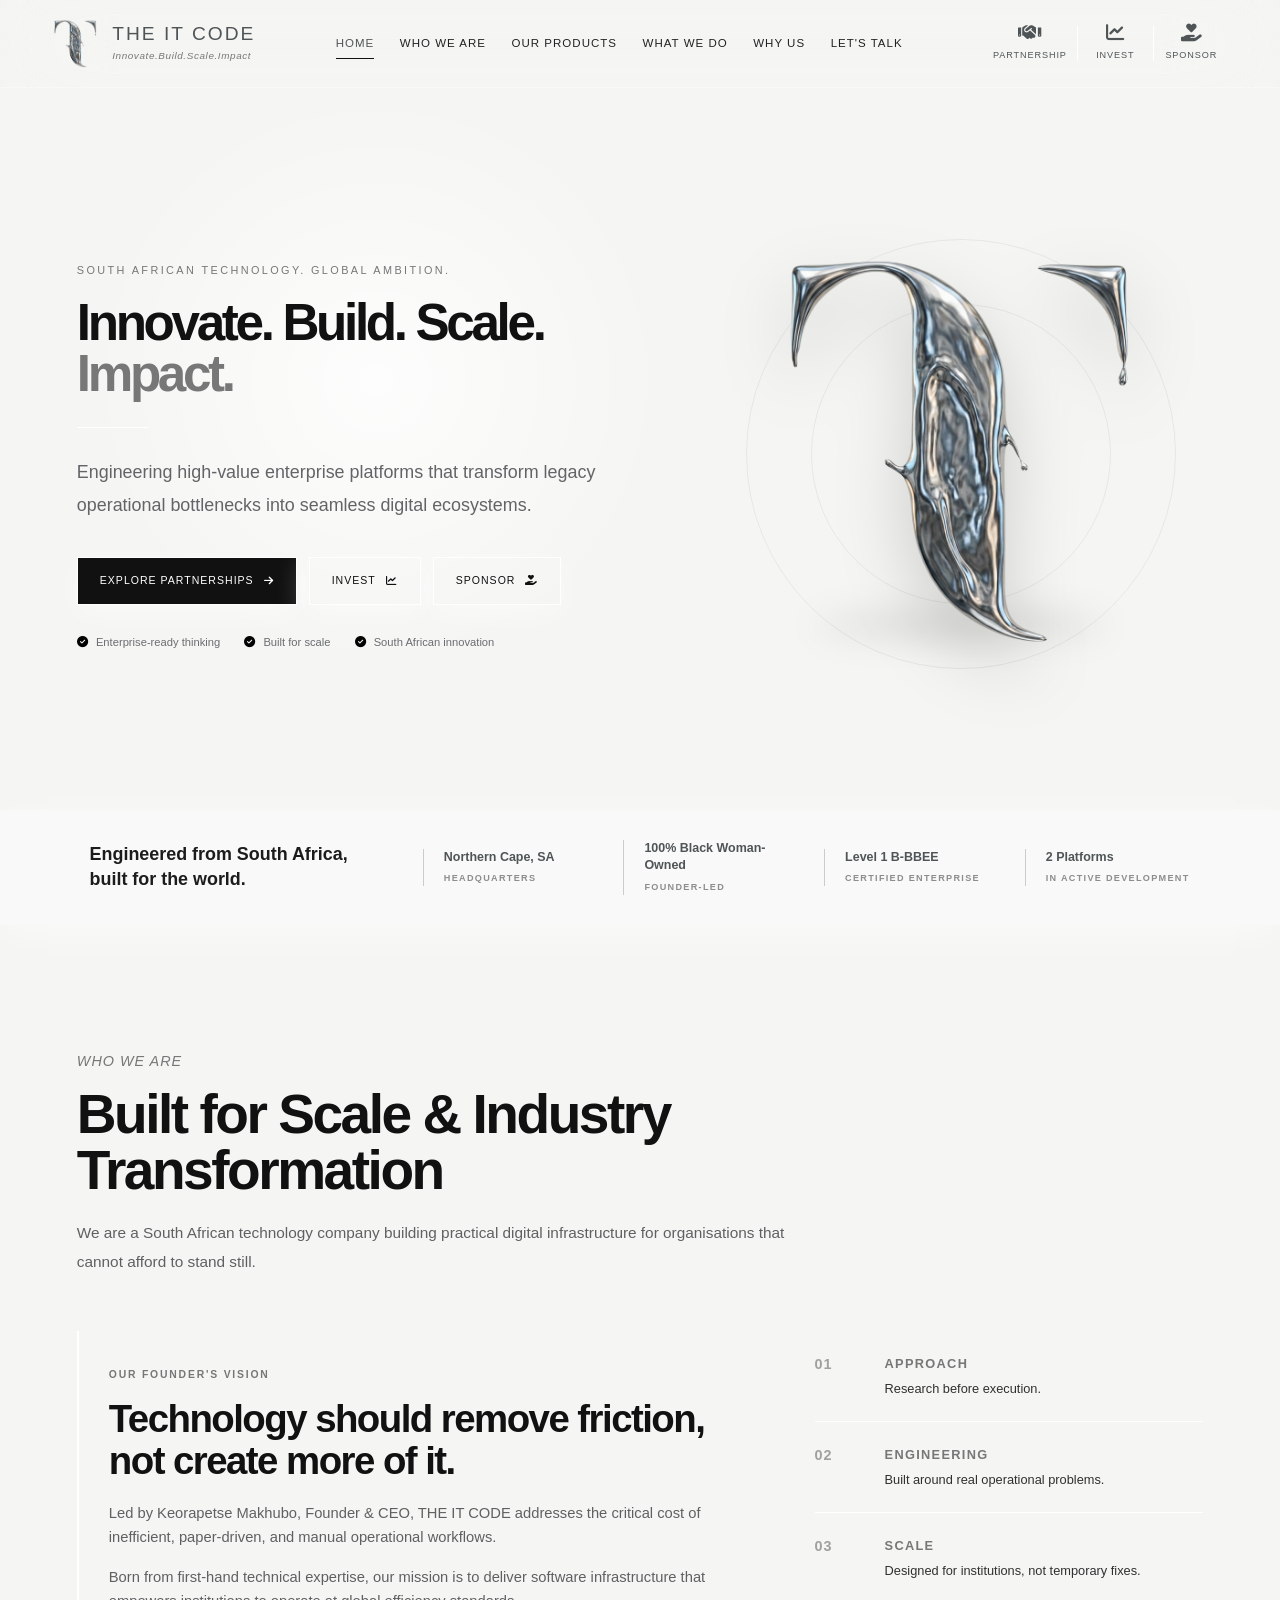
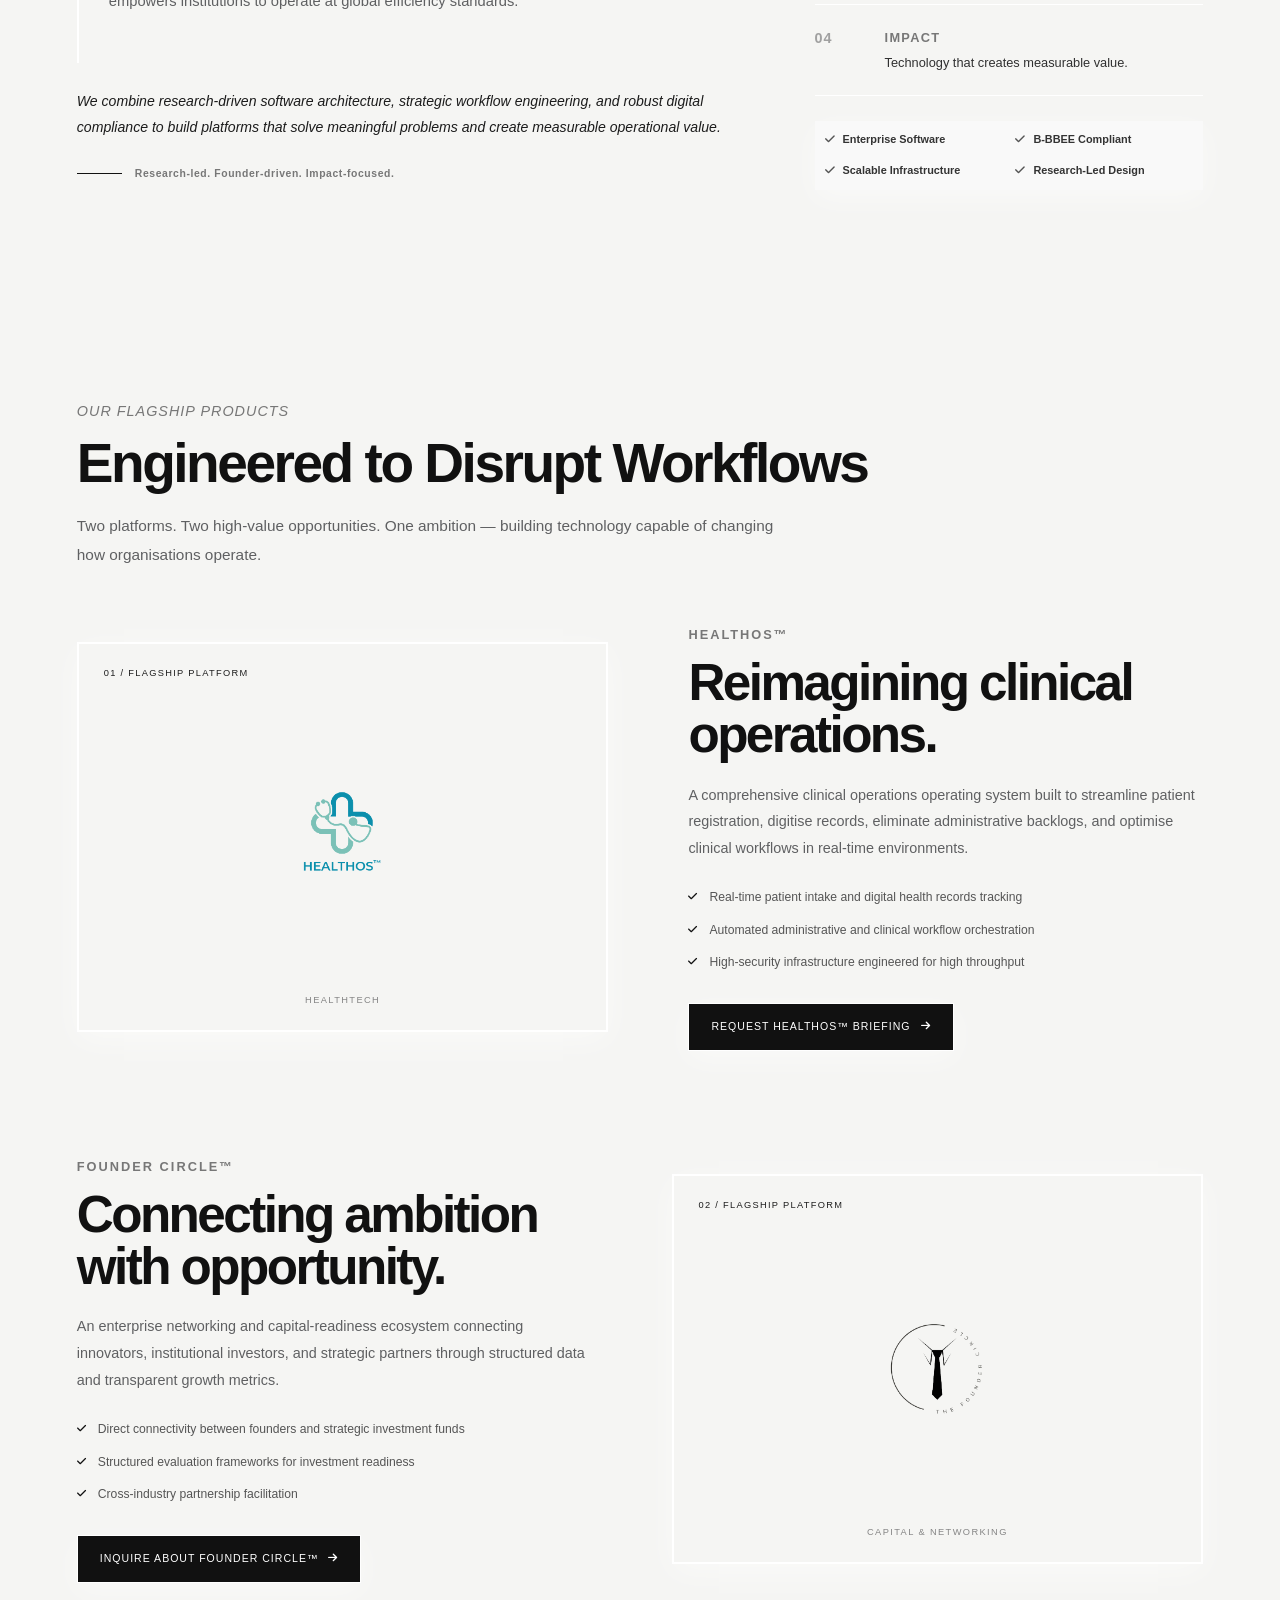
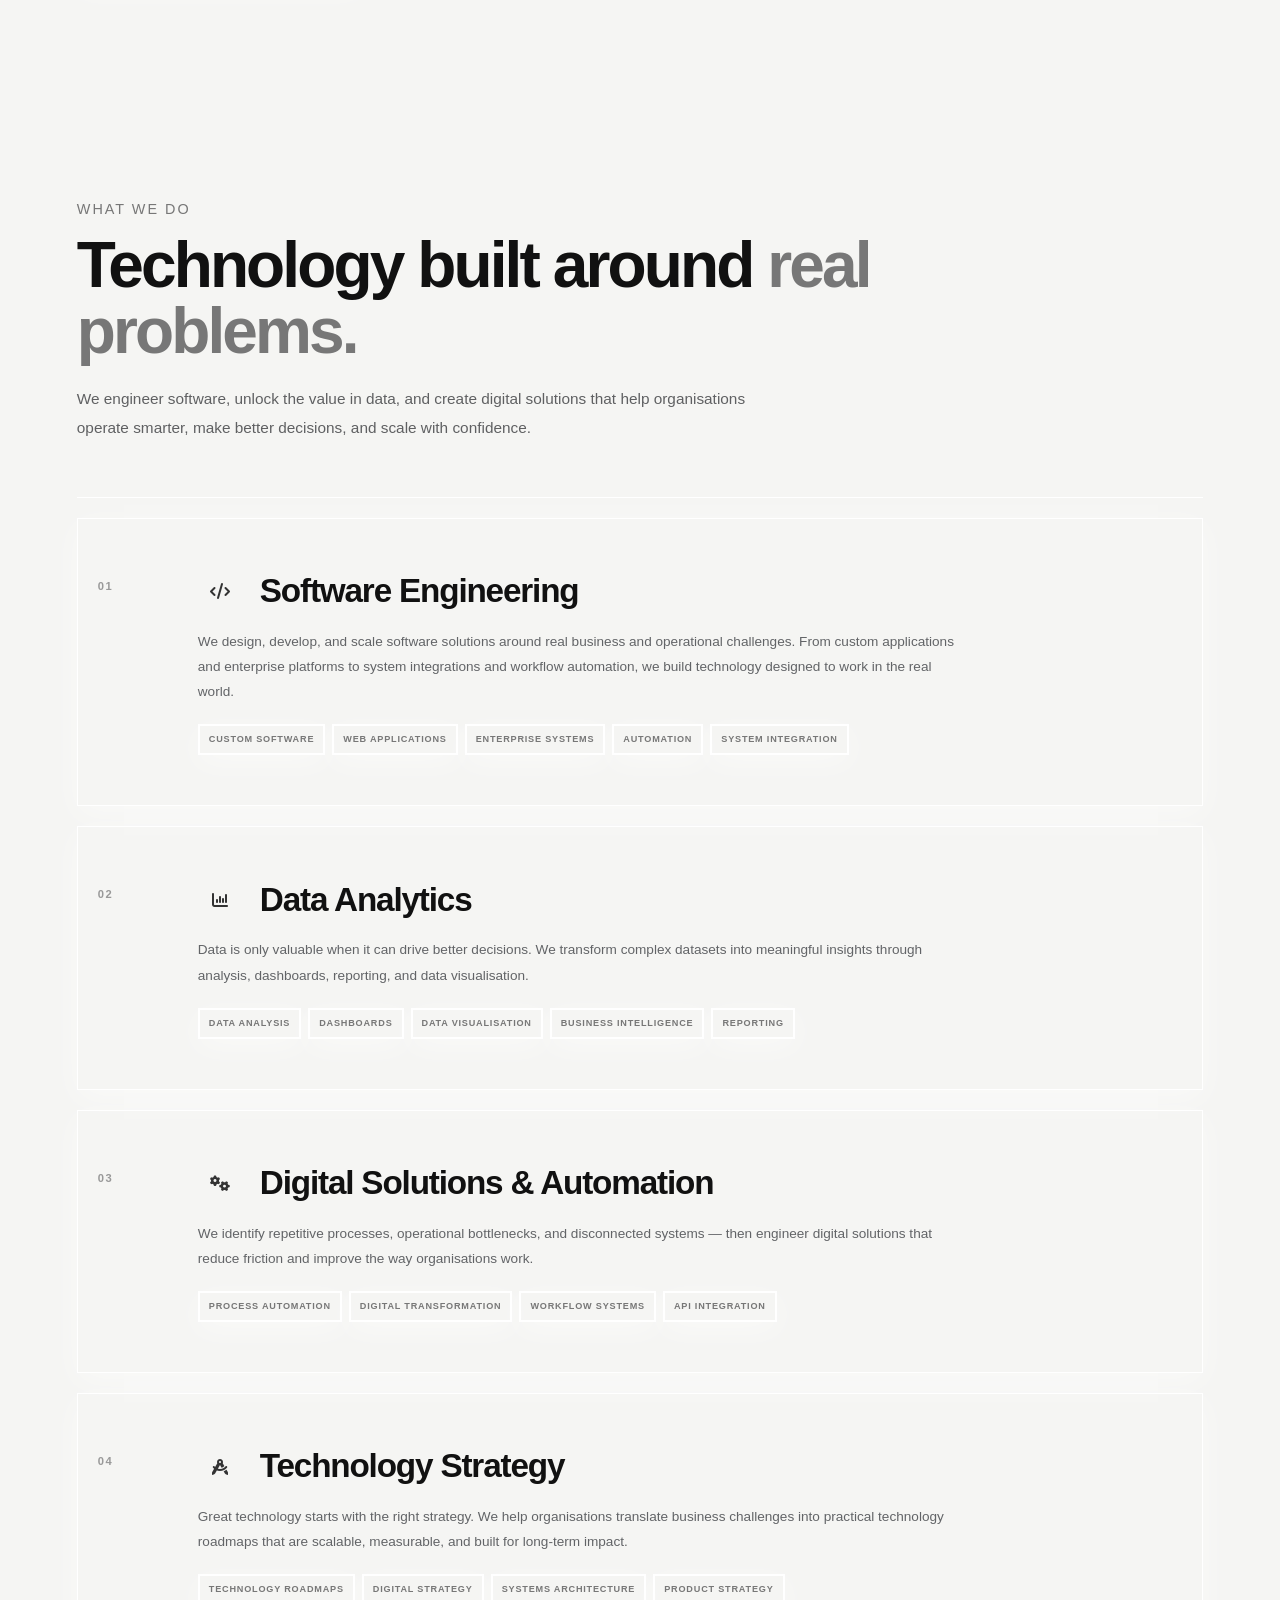
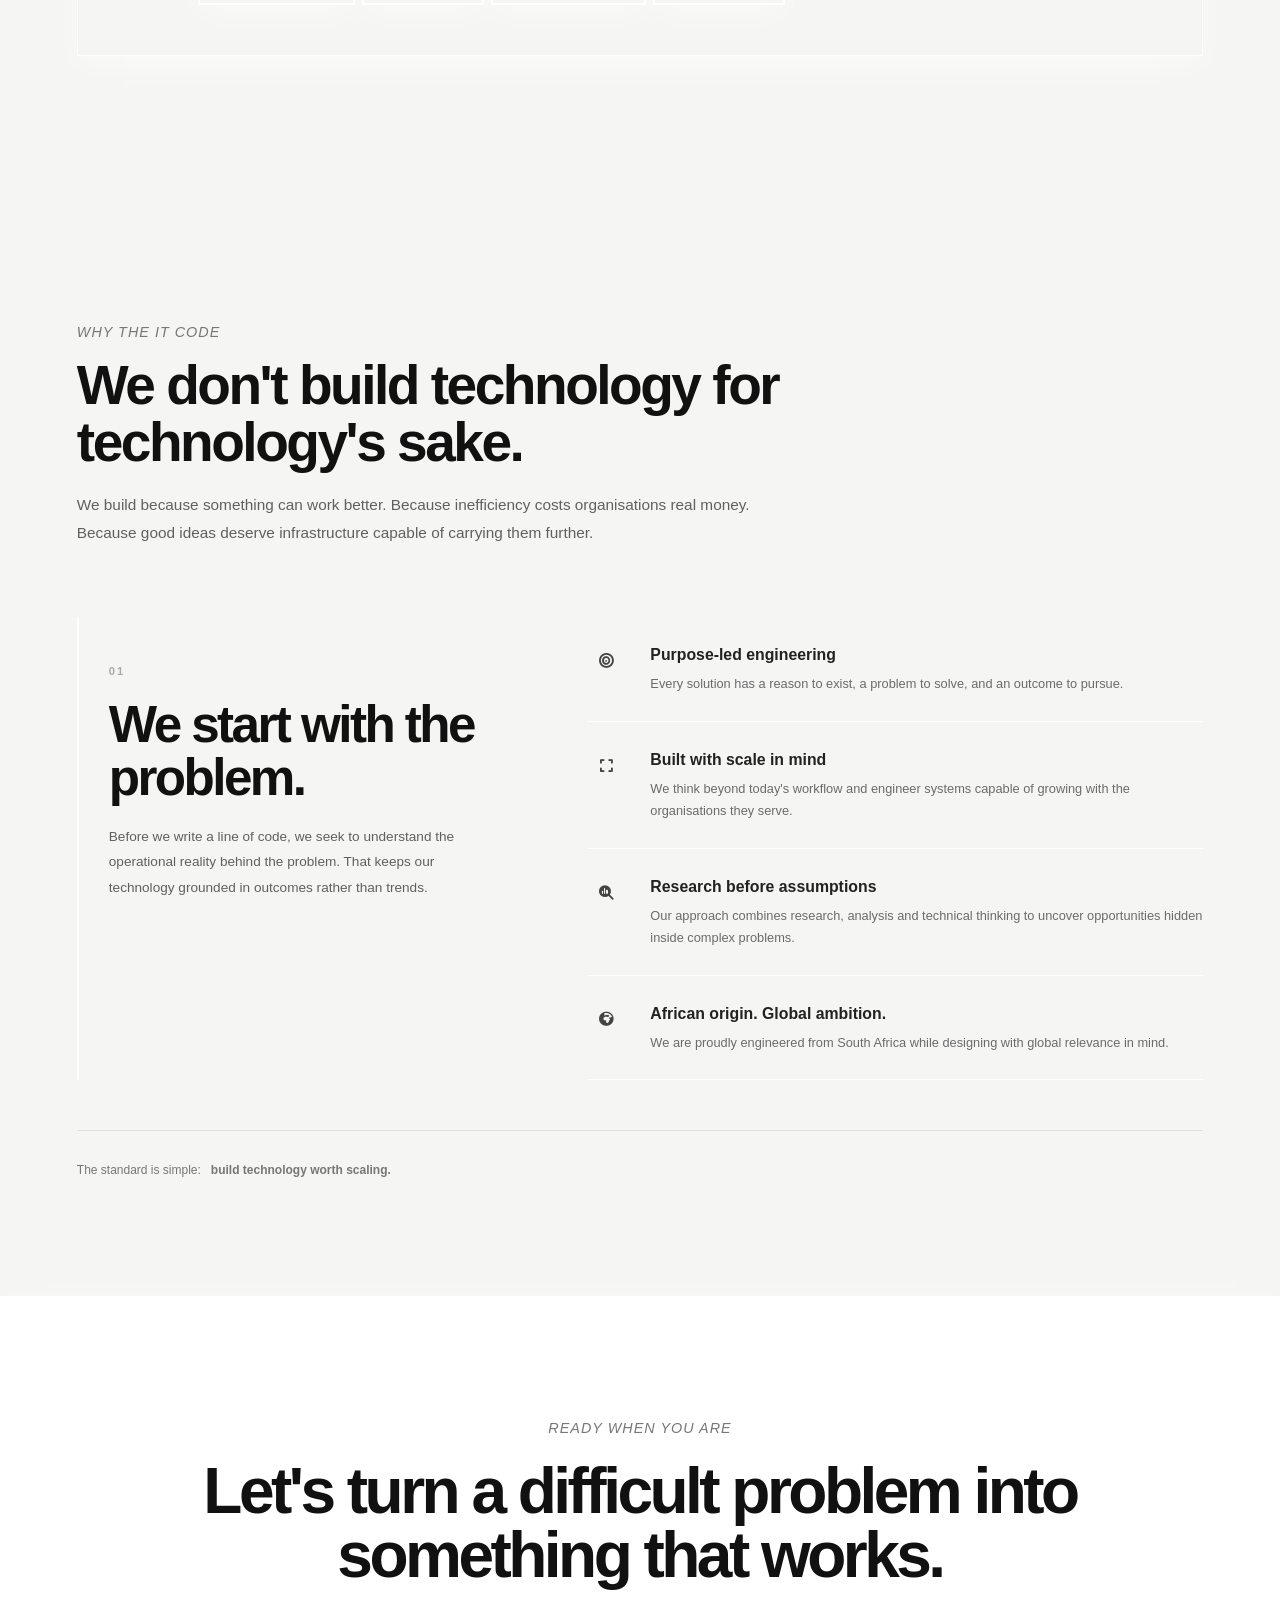
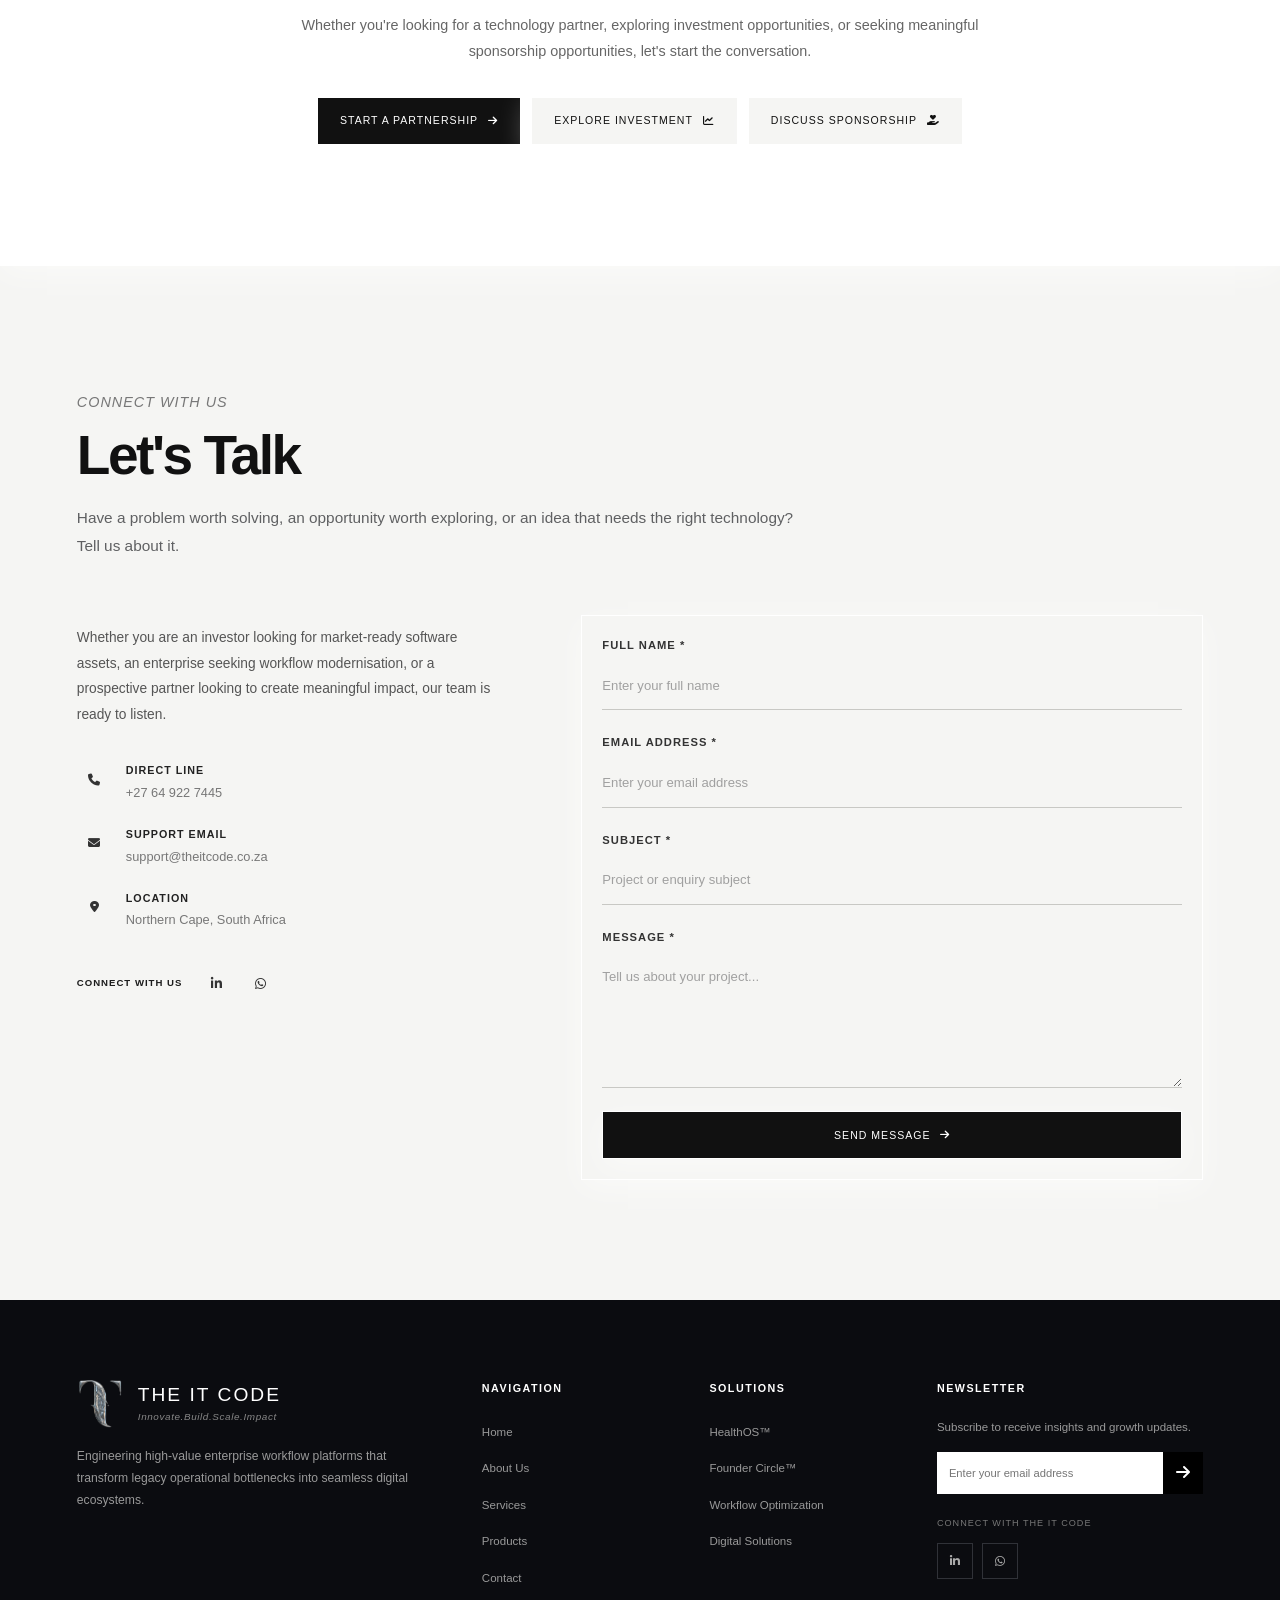
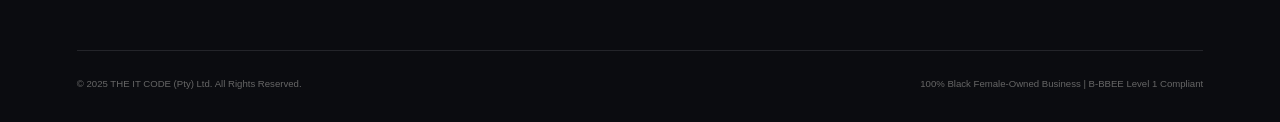
==== commit 709603b0: "Add files via upload" ====
--- a/index.html
+++ b/index.html
@@ -1,9 +1,12 @@
 <!DOCTYPE html>
 <html lang="en">
+
 <head>
   <meta charset="UTF-8">
   <meta name="viewport" content="width=device-width, initial-scale=1.0">
-  <title>THE IT CODE | Enterprise Workflow Solutions & Innovation</title>
+  <meta name="description" content="THE IT CODE — Engineering high-value enterprise platforms, digital solutions and workflow systems from South Africa for the world.">
+  <meta name="theme-color" content="#f5f5f5">
+  <title> THE IT CODE | Enterprise Workflow Solutions & Innovation</title>
   <link rel="preconnect" href="https://fonts.googleapis.com">
   <link rel="preconnect" href="https://fonts.gstatic.com" crossorigin>
   <link href="https://fonts.googleapis.com/css2?family=Montserrat:wght@300;400;500;600;700;800&display=swap" rel="stylesheet">
@@ -11,593 +14,2174 @@
   <link rel="stylesheet" href="css/styles.css">
   <link rel="icon" href="images/icon.png">
 </head>
+
 <body>
-
-  <!-- MOBILE OVERLAY -->
-  <div class="mobile-overlay" id="mobileOverlay"></div>
-
-  <!-- CONFIRMATION MODAL -->
-  <div class="modal-overlay" id="confirmationModal">
-    <div class="modal-content">
-      <i class="fa-solid fa-circle-check"></i>
-      <h3>Message Sent Successfully!</h3>
-      <p>Thank you for reaching out to THE IT CODE. Our team will get back to you within 24–72 hours.</p>
-      <br>
-      <button class="btn-black" onclick="closeConfirmationModal()">Close Window</button>
+    <!-- ===================================================== MOBILE OVERLAY ===================================================== -->
+
+    <div class="mobile-overlay" id="mobileOverlay" aria-hidden="true"></div>
+
+    <!-- ===================================================== MOBILE NAVIGATION ===================================================== -->
+
+    <aside class="mobile-sidebar" id="mobileSidebar" aria-hidden="true">
+        <div class="mobile-sidebar-inner">
+          <!-- MOBILE NAVIGATION -->
+           <nav class="mobile-navigation" aria-label="Mobile Navigation" >
+            <a href="#home" class="mobile-link">Home</a>
+            <a href="#about" class="mobile-link">Who we are</a>
+             <a href="#projects" class="mobile-link">Our flagship products</a>
+            <a href="#services" class="mobile-link">What we do</a>
+            <a href="#why-us" class="mobile-link">Why us</a>
+            <a href="#conntact" class="mobile-link">Let's talk</a>
+            </nav>
+            <!-- MOBILE FLAGSHIP PRODUCTS -->
+             <div class="mobile-products">
+                <div class="mobile-menu-label">
+                    FLAGSHIP PRODUCTS
+                </div>
+
+                <div class="mobile-product-links">
+                  <a href="#projects" class="mobile-product-link">
+                    <img src="images/healthos.png" alt="HealthOS">
+                    <span> HealthOS™</span>
+                  </a>
+                  
+                  <a href="#projects" class="mobile-product-link">
+                    <img src="images/thetux.png" alt="Founder Circle">
+                    <span>Founder Circle™</span>
+                  </a>
+                </div>
+            </div>
+            
+            <!-- MOBILE ACTIONS -->
+             <div class="mobile-actions">
+              <button type="button" class="mobile-action" onclick="openPopup('partnershipPopup')">
+                <i class="fa-solid fa-handshake"></i>
+                <span>Partnership</span>
+              </button>
+
+              <button type="button" class="mobile-action" onclick="openPopup('investorPopup')">
+                <i class="fa-solid fa-chart-line"></i>
+                <span>Invest</span>
+              </button>
+
+              <button type="button" class="mobile-action" onclick="openPopup('sponsorshipPopup')">
+                <i class="fa-solid fa-hand-holding-heart"></i>
+                <span>Sponsor</span>
+              </button>
+             </div>
+
+            <!-- MOBILE CONTACT -->
+            <div class="mobile-contact">
+              <div class="mobile-menu-label">CONTACT</div>
+              <a href="tel:+27649227445">
+                <i class="fa-solid fa-phone"></i>
+                <span>+27 64 922 7445</span>
+              </a>
+
+              <a href="mailto:support@theitcode.co.za">
+                <i class="fa-solid fa-envelope"></i>
+                <span>support@theitcode.co.za</span>
+              </a>
+              <span>
+                <i class="fa-solid fa-location-dot"></i>
+                <span>South Africa</span>
+              </span>
+             </div>
+
+            <!-- MOBILE SOCIALS -->
+            <div class="mobile-socials">
+              <a href="https://www.linkedin.com/company/theitcode" target="_blank" rel="noopener noreferrer" aria-label="LinkedIn">
+              <i class="fa-brands fa-linkedin-in"></i>
+              </a>
+
+              <a href="https://wa.me/27649227445" target="_blank" rel="noopener noreferrer" aria-label="WhatsApp">
+                <i class="fa-brands fa-whatsapp"></i>
+              </a>
+            </div>
+        </div>
+    </aside>
+
+    <!-- =====================================================
+         CONFIRMATION MODAL
+         ===================================================== -->
+
+    <div
+        class="modal-overlay"
+        id="confirmationModal"
+    >
+
+        <div class="modal-content">
+
+            <i class="fa-solid fa-circle-check"></i>
+
+            <h3>
+                Message Sent Successfully!
+            </h3>
+
+            <p>
+                Thank you for reaching out to THE IT CODE.
+                Our team will get back to you within
+                24–72 hours.
+            </p>
+
+            <br>
+
+            <button
+                type="button"
+                class="btn-black"
+                onclick="closeConfirmationModal()"
+            >
+                Close Window
+            </button>
+
+        </div>
+
     </div>
-  </div>
-
-  <!-- HEADER & NAVIGATION -->
-  <header id="mainHeader">
-    <a href="#home" class="brand-logo">
-      <img src="images/icon.png" alt="THE IT CODE Logo">
-      <div class="brand-text-container">
-        <span class="brand-title">THE IT CODE</span>
-        <span class="brand-tagline">Innovate.Build.Scale.Impact</span>
-      </div>
-    </a>
-
-    <nav class="nav-desktop">
-      <a href="#home" class="nav-link active">Home</a>
-      <a href="#about" class="nav-link">About</a>
-      <a href="#projects" class="nav-link">Projects</a>
-      <a href="#services" class="nav-link">Services</a>
-      <a href="#contact" class="nav-link">Contact</a>
-    </nav>
-
-    <div class="header-actions">
-      <button class="action-btn" onclick="openPopup('partnershipPopup')">
-        <i class="fa-solid fa-handshake"></i>
-        <span>Partnership</span>
-      </button>
-      <div class="header-divider"></div>
-      <button class="action-btn" onclick="openPopup('investorPopup')">
-        <i class="fa-solid fa-chart-line"></i>
-        <span>Invest / Sponsorship</span>
-      </button>
-      <div class="hamburger" id="hamburger">
-        <span></span>
-        <span></span>
-        <span></span>
-      </div>
+
+    <!-- =====================================================
+         HEADER
+         ===================================================== -->
+
+    <header id="mainHeader">
+
+
+        <!-- BRAND -->
+
+        <a
+            href="#home"
+            class="brand-logo"
+        >
+
+            <img
+                src="images/icon.png"
+                alt="THE IT CODE Logo"
+            >
+
+            <div class="brand-text-container">
+
+                <span class="brand-title">
+                    THE IT CODE
+                </span>
+
+                <span class="brand-tagline">
+                    Innovate.Build.Scale.Impact
+                </span>
+
+            </div>
+
+        </a>
+
+
+
+        <!-- DESKTOP NAVIGATION -->
+
+        <nav
+            class="nav-desktop"
+            aria-label="Main Navigation"
+        >
+
+            <a
+                href="#home"
+                class="nav-link active"
+            >
+                Home
+            </a>
+
+
+            <a
+                href="#about"
+                class="nav-link"
+            >
+                Who We Are
+            </a>
+
+
+            <a
+                href="#projects"
+                class="nav-link"
+            >
+                Our Products
+            </a>
+
+
+            <a
+                href="#services"
+                class="nav-link"
+            >
+                What We Do
+            </a>
+
+
+            <a
+                href="#why-us"
+                class="nav-link"
+            >
+                Why Us
+            </a>
+
+
+            <a
+                href="#contact"
+                class="nav-link"
+            >
+                Let's Talk
+            </a>
+
+        </nav>
+
+
+
+        <!-- HEADER ACTIONS -->
+
+        <div class="header-actions">
+
+
+            <!-- PARTNERSHIP -->
+
+            <button
+                type="button"
+                class="action-btn"
+                onclick="openPopup('partnershipPopup')"
+            >
+
+                <i class="fa-solid fa-handshake"></i>
+
+                <span>
+                    Partnership
+                </span>
+
+            </button>
+
+
+            <div class="header-divider"></div>
+
+
+            <!-- INVEST -->
+
+            <button
+                type="button"
+                class="action-btn"
+                onclick="openPopup('investorPopup')"
+            >
+
+                <i class="fa-solid fa-chart-line"></i>
+
+                <span>
+                    Invest
+                </span>
+
+            </button>
+
+
+            <div class="header-divider"></div>
+
+
+            <!-- SPONSOR -->
+
+            <button
+                type="button"
+                class="action-btn"
+                onclick="openPopup('sponsorshipPopup')"
+            >
+
+                <i class="fa-solid fa-hand-holding-heart"></i>
+
+                <span>
+                    Sponsor
+                </span>
+
+            </button>
+
+
+            <!-- HAMBURGER -->
+
+            <button
+                type="button"
+                class="hamburger"
+                id="hamburger"
+                aria-label="Open navigation"
+                aria-expanded="false"
+                aria-controls="mobileSidebar"
+            >
+
+                <span></span>
+                <span></span>
+                <span></span>
+
+            </button>
+
+        </div>
+
+    </header>
+
+
+
+    <!-- =====================================================
+         HERO
+         ===================================================== -->
+
+    <section
+        id="home"
+        class="hero"
+    >
+
+        <div class="hero-content">
+
+
+            <span class="hero-eyebrow">
+                SOUTH AFRICAN TECHNOLOGY.
+                GLOBAL AMBITION.
+            </span>
+
+
+            <h1 class="hero-title">
+                Innovate.
+                Build.
+                Scale.
+                <span>Impact.</span>
+            </h1>
+
+
+            <p class="hero-subtitle">
+                Engineering high-value enterprise platforms
+                that transform legacy operational bottlenecks
+                into seamless digital ecosystems.
+            </p>
+
+
+            <div class="hero-actions">
+
+
+                <button
+                    type="button"
+                    onclick="openPopup('partnershipPopup')"
+                    class="btn-black"
+                >
+
+                    Explore Partnerships
+
+                    <i class="fa-solid fa-arrow-right"></i>
+
+                </button>
+
+
+                <button
+                    type="button"
+                    onclick="openPopup('investorPopup')"
+                    class="btn-black-outline"
+                >
+
+                    Invest
+
+                    <i class="fa-solid fa-chart-line"></i>
+
+                </button>
+
+
+                <button
+                    type="button"
+                    onclick="openPopup('sponsorshipPopup')"
+                    class="btn-black-outline"
+                >
+
+                    Sponsor
+
+                    <i class="fa-solid fa-hand-holding-heart"></i>
+
+                </button>
+
+            </div>
+
+
+            <div class="hero-proof">
+
+
+                <span>
+
+                    <i class="fa-solid fa-circle-check"></i>
+
+                    Enterprise-ready thinking
+
+                </span>
+
+
+                <span>
+
+                    <i class="fa-solid fa-circle-check"></i>
+
+                    Built for scale
+
+                </span>
+
+
+                <span>
+
+                    <i class="fa-solid fa-circle-check"></i>
+
+                    South African innovation
+
+                </span>
+
+            </div>
+
+
+        </div>
+
+
+
+        <div class="hero-image">
+
+            <div class="hero-orbit hero-orbit-one"></div>
+
+            <div class="hero-orbit hero-orbit-two"></div>
+
+            <img
+                src="images/icon.png"
+                alt="THE IT CODE Brand Symbol"
+                class="bouncing-logo"
+            >
+
+        </div>
+
+    </section>
+
+
+
+    <!-- =====================================================
+         SOUTH AFRICA / COMPANY BANNER
+         ===================================================== -->
+
+    <section
+        class="company-banner"
+        aria-label="Company highlights"
+    >
+
+        <div class="company-banner-inner">
+
+
+            <div class="banner-statement">
+
+                <strong>
+                    Engineered from South Africa,
+                </strong>
+
+                <strong>
+                    built for the world.
+                </strong>
+
+            </div>
+
+
+            <div class="banner-stat">
+
+                <strong>
+                    Northern Cape, SA
+                </strong>
+
+                <span>
+                    HEADQUARTERS
+                </span>
+
+            </div>
+
+
+            <div class="banner-stat">
+
+                <strong>
+                    100% Black Woman-Owned
+                </strong>
+
+                <span>
+                    FOUNDER-LED
+                </span>
+
+            </div>
+
+
+            <div class="banner-stat">
+
+                <strong>
+                    Level 1 B-BBEE
+                </strong>
+
+                <span>
+                    CERTIFIED ENTERPRISE
+                </span>
+
+            </div>
+
+
+            <div class="banner-stat">
+
+                <strong>
+                    2 Platforms
+                </strong>
+
+                <span>
+                    IN ACTIVE DEVELOPMENT
+                </span>
+
+            </div>
+
+
+        </div>
+
+    </section>
+
+
+
+    <!-- =====================================================
+         WHO WE ARE
+         ===================================================== -->
+    <section id="about">
+        <div class="section-header">
+            <span class="section-tag">WHO WE ARE</span>
+            <h2 class="section-title">Built for Scale & Industry Transformation</h2>
+            <p class="section-intro">
+                We are a South African technology company
+                building practical digital infrastructure for
+                organisations that cannot afford to stand still.
+            </p>
+        </div>
+
+        <div class="split-layout">
+            <div>
+                <div class="bordered-block">
+                    <span class="mini-label">OUR FOUNDER'S VISION</span>
+                    <h3>Technology should remove friction, not create more of it.</h3>
+                    <p>
+                        Led by Keorapetse Makhubo, Founder & CEO,
+                        THE IT CODE addresses the critical cost of
+                        inefficient, paper-driven, and manual
+                        operational workflows.
+                    </p>
+
+                    <p>
+                        Born from first-hand technical expertise,
+                        our mission is to deliver software
+                        infrastructure that empowers institutions
+                        to operate at global efficiency standards.
+                    </p>
+                </div>
+
+                <p class="about-supporting-text">
+                    We combine research-driven software architecture,
+                    strategic workflow engineering, and robust
+                    digital compliance to build platforms that
+                    solve meaningful problems and create measurable
+                    operational value.
+                </p>
+                <div class="about-signature">
+                    <span class="signature-line"></span>
+                    <span>
+                        Research-led.
+                        Founder-driven.
+                        Impact-focused.
+                    </span>
+                </div>
+            </div>
+
+            <div class="about-metadata">
+                <div class="about-metric">
+                    <strong>01</strong>
+                    <div>
+                      <span>APPROACH</span>
+                        <p>Research before execution.</p>
+                    </div>
+                </div>
+
+                <div class="about-metric">
+                    <strong>02</strong>
+                    <div>
+                    <span>ENGINEERING</span>
+                        <p>Built around real operational problems.</p>
+                    </div>
+                </div>
+
+                <div class="about-metric">
+                    <strong>03</strong>
+                <div>
+                  <span>SCALE</span>
+                  <p>Designed for institutions, not temporary fixes.</p>
+                </div>
+                </div>
+
+                <div class="about-metric">
+                    <strong>04</strong>
+                    <div>
+                        <span>IMPACT</span>
+                        <p>Technology that creates measurable value.</p>
+                    </div>
+                </div>
+
+                <ul class="meta-list">
+                    <li class="meta-item">
+                        <i class="fa-solid fa-check"></i>
+                        Enterprise Software
+                    </li>
+
+                    <li class="meta-item">
+                        <i class="fa-solid fa-check"></i>
+                        B-BBEE Compliant
+                    </li>
+
+                    <li class="meta-item">
+                        <i class="fa-solid fa-check"></i>
+                        Scalable Infrastructure
+                    </li>
+
+                    <li class="meta-item">
+                        <i class="fa-solid fa-check"></i>
+                        Research-Led Design
+                    </li>
+                </ul>
+            </div>
+        </div>
+    </section>
+
+    <!-- =====================================================
+         OUR FLAGSHIP PRODUCTS
+         Same two-product structure retained
+         ===================================================== -->
+
+    <section id="projects">
+        <div class="section-header">
+            <span class="section-tag">OUR FLAGSHIP PRODUCTS</span>
+            <h2 class="section-title">Engineered to Disrupt Workflows</h2>
+            <p class="section-intro">
+                Two platforms.
+                Two high-value opportunities.
+                One ambition — building technology
+                capable of changing how organisations operate.
+            </p>
+        </div>
+
+        <div class="product-showcase">
+
+            <!-- =================================================
+                 HEALTHOS
+                 ================================================= -->
+            <div class="product-row flagship-product">
+                <div class="product-media">
+                    <span class="product-index">01 / FLAGSHIP PLATFORM</span>
+                    <div class="product-logo-stage">
+                        <img src="images/healthos.png" alt="HealthOS Platform Logo">
+                    </div>
+                    <span class="product-status">HEALTHTECH</span>
+                </div>
+
+                <div class="product-details">
+                    <span class="product-kicker">HEALTHOS™</span>
+                    <h3>Reimagining clinical operations.</h3>
+                    <p>
+                        A comprehensive clinical operations
+                        operating system built to streamline
+                        patient registration, digitise records,
+                        eliminate administrative backlogs,
+                        and optimise clinical workflows in
+                        real-time environments.
+                    </p>
+
+                    <ul class="feature-points">
+                        <li>
+                            <i class="fa-solid fa-check"></i>
+                            Real-time patient intake and
+                            digital health records tracking
+                        </li>
+
+                        <li>
+                            <i class="fa-solid fa-check"></i>
+                            Automated administrative and
+                            clinical workflow orchestration
+                        </li>
+
+                        <li>
+                            <i class="fa-solid fa-check"></i>
+                            High-security infrastructure
+                            engineered for high throughput
+                        </li>
+                    </ul>
+
+                    <button type="button" class="btn-black" onclick="openPopup('partnershipPopup')">
+                        Request HealthOS™ Briefing
+                        <i class="fa-solid fa-arrow-right"></i>
+                    </button>
+                </div>
+            </div>
+
+            <!-- =================================================
+                 FOUNDER CIRCLE
+                 ================================================= -->
+
+            <div class="product-row reverse flagship-product">
+                <div class="product-media">
+                    <span class="product-index">02 / FLAGSHIP PLATFORM</span>
+                    <div class="product-logo-stage">
+                      <img src="images/thetux.png" alt="Founder Circle Logo">
+                    </div>
+                    <span class="product-status">CAPITAL & NETWORKING</span>
+                </div>
+
+                <div class="product-details">
+                    <span class="product-kicker">FOUNDER CIRCLE™</span>
+                    <h3>Connecting ambition with opportunity.</h3>
+                    <p>
+                        An enterprise networking and capital-readiness ecosystem connecting innovators, institutional investors,
+                        and strategic partners through structured data and transparent growth metrics.
+                    </p>
+
+                    <ul class="feature-points">
+                        <li>
+                            <i class="fa-solid fa-check"></i>
+                            Direct connectivity between founders and strategic investment funds
+                        </li>
+
+                        <li>
+                            <i class="fa-solid fa-check"></i>
+                            Structured evaluation frameworks for investment readiness
+                        </li>
+
+                        <li>
+                            <i class="fa-solid fa-check"></i>
+                            Cross-industry partnership facilitation
+                        </li>
+                    </ul>
+
+                    <button type="button" class="btn-black" onclick="openPopup('investorPopup')">
+                        Inquire About Founder Circle™
+                        <i class="fa-solid fa-arrow-right"></i>
+                    </button>
+                </div>
+            </div>
+        </div>
+    </section>
+
+    <!-- =====================================================
+         WHAT WE DO
+         ===================================================== -->
+
+    <section id="services" class="services-section">
+        <div class="section-header">
+          <span class="eyebrow">WHAT WE DO</span>
+            <h2 class="section-title">Technology built around
+              <span class="accent-text">real problems.</span>
+            </h2>
+
+            <p class="section-intro">
+                We engineer software, unlock the value in data,
+                and create digital solutions that help
+                organisations operate smarter, make better
+                decisions, and scale with confidence.
+            </p>
+        </div>
+
+        <div class="services-list">
+            <!-- SERVICE 01 -->
+            <div class="service-row">
+                <div class="service-number">01</div>
+                <div class="service-content">
+                    <div class="service-heading">
+                        <span class="service-icon">
+                            <i class="fa-solid fa-code"></i>
+                        </span>
+                        <h3>Software Engineering</h3>
+                    </div>
+
+                    <p>
+                        We design, develop, and scale software
+                        solutions around real business and
+                        operational challenges. From custom
+                        applications and enterprise platforms
+                        to system integrations and workflow
+                        automation, we build technology designed
+                        to work in the real world.
+                    </p>
+
+                    <div class="service-tags">
+                        <span>Custom Software</span>
+                        <span>Web Applications</span>
+                        <span> Enterprise Systems</span>
+                        <span>Automation</span>
+                        <span>System Integration</span>
+                    </div>
+                </div>
+            </div>
+
+            <!-- SERVICE 02 -->
+            <div class="service-row">
+                <div class="service-number">02</div>
+                <div class="service-content">
+                    <div class="service-heading">
+                        <span class="service-icon">
+                            <i class="fa-solid fa-chart-column"></i>
+                        </span>
+                        <h3>Data Analytics</h3>
+                    </div>
+
+                    <p>
+                        Data is only valuable when it can drive
+                        better decisions. We transform complex
+                        datasets into meaningful insights through
+                        analysis, dashboards, reporting, and
+                        data visualisation.
+                    </p>
+
+                    <div class="service-tags">
+                        <span> Data Analysis</span>
+                        <span>Dashboards</span>
+                        <span>Data Visualisation</span>
+                        <span>Business Intelligence</span>
+                        <span>Reporting</span>
+                    </div>
+                </div>
+            </div>
+
+            <!-- SERVICE 03 -->
+            <div class="service-row">
+                <div class="service-number">03</div>
+                <div class="service-content">
+                    <div class="service-heading">
+                        <span class="service-icon">
+                            <i class="fa-solid fa-gears"></i>
+                        </span>
+                        <h3>Digital Solutions & Automation</h3>
+                    </div>
+
+                    <p>
+                        We identify repetitive processes,
+                        operational bottlenecks, and disconnected
+                        systems — then engineer digital solutions
+                        that reduce friction and improve the way
+                        organisations work.
+                    </p>
+
+                    <div class="service-tags">
+                        <span>Process Automation</span>
+                        <span>Digital Transformation</span>
+                        <span>Workflow Systems</span>
+                        <span>API Integration</span>
+                    </div>
+                </div>
+            </div>
+
+            <!-- SERVICE 04 -->
+            <div class="service-row">
+                <div class="service-number">04</div>
+                <div class="service-content">
+                    <div class="service-heading">
+                        <span class="service-icon">
+                            <i class="fa-solid fa-compass-drafting"></i>
+                        </span>
+                        <h3>Technology Strategy</h3>
+                    </div>
+
+                    <p>
+                        Great technology starts with the right
+                        strategy. We help organisations translate
+                        business challenges into practical
+                        technology roadmaps that are scalable,
+                        measurable, and built for long-term impact.
+                    </p>
+
+                    <div class="service-tags">
+                        <span>Technology Roadmaps</span>
+                        <span>Digital Strategy</span>
+                        <span>Systems Architecture</span>
+                        <span>Product Strategy</span>
+                    </div>
+                </div>
+            </div>
+        </div>
+    </section>
+
+    <!-- =====================================================
+         WHY US
+         ===================================================== -->
+
+    <section id="why-us" class="why-us-section">
+        <div class="section-header">
+            <span class="section-tag">WHY THE IT CODE</span>
+            <h2 class="section-title">
+                We don't build technology for technology's sake.</h2>
+
+                <p class="section-intro">
+                We build because something can work better.
+                Because inefficiency costs organisations real
+                money. Because good ideas deserve infrastructure
+                capable of carrying them further.
+            </p>
+        </div>
+
+        <div class="why-us-content">
+            <div class="why-us-statement">
+                <span class="large-number">01</span>
+
+                <h3>
+                    We start with the problem.
+                </h3>
+
+                <p>
+                    Before we write a line of code, we seek to
+                    understand the operational reality behind
+                    the problem. That keeps our technology
+                    grounded in outcomes rather than trends.
+                </p>
+
+            </div>
+
+            <div class="why-us-points">
+                <div class="why-us-point">
+                    <i class="fa-solid fa-bullseye"></i>
+                    <div>
+                        <h4>
+                            Purpose-led engineering
+                        </h4>
+                        <p> 
+                          Every solution has a reason to exist, a problem to solve, and an outcome
+                            to pursue.
+                        </p>
+                    </div>
+                </div>
+
+                <div class="why-us-point">
+                    <i class="fa-solid fa-expand"></i>
+                    <div>
+                        <h4>Built with scale in mind</h4>
+                        <p>
+                            We think beyond today's workflow and
+                            engineer systems capable of growing
+                            with the organisations they serve.
+                        </p>
+                    </div>
+                </div>
+
+                <div class="why-us-point">
+                    <i class="fa-solid fa-magnifying-glass-chart"></i>
+                    <div>
+                        <h4>Research before assumptions</h4>
+                        <p>
+                            Our approach combines research,
+                            analysis and technical thinking to
+                            uncover opportunities hidden inside
+                            complex problems.
+                        </p>
+                    </div>
+                </div>
+
+                <div class="why-us-point">
+                    <i class="fa-solid fa-earth-africa"></i>
+                    <div>
+                        <h4>African origin. Global ambition.</h4>
+                        <p>
+                            We are proudly engineered from
+                            South Africa while designing with
+                            global relevance in mind.
+                        </p>
+                    </div>
+                </div>
+            </div>
+        </div>
+
+        <div class="why-us-bottom-line">
+            <span>The standard is simple:</span>
+            <strong>build technology worth scaling.</strong>
+        </div>
+    </section>
+
+    <!-- =====================================================
+         CTA
+         ===================================================== -->
+    <section class="cta-section">
+        <div class="cta-content">
+            <span class="section-tag">READY WHEN YOU ARE</span>
+            <h2>Let's turn a difficult problem into something that works.</h2>
+
+            <p>
+                Whether you're looking for a technology partner,
+                exploring investment opportunities, or seeking
+                meaningful sponsorship opportunities, let's
+                start the conversation.
+            </p>
+
+            <div class="cta-actions">
+                <button type="button" class="btn-black" onclick="openPopup('partnershipPopup')">
+                    Start a Partnership
+                    <i class="fa-solid fa-arrow-right"></i>
+                </button>
+
+                <button type="button" class="btn-black-outline" onclick="openPopup('investorPopup')">
+                    Explore Investment
+                    <i class="fa-solid fa-chart-line"></i>
+                </button>
+
+                <button type="button" class="btn-black-outline" onclick="openPopup('sponsorshipPopup')">
+                    Discuss Sponsorship
+                    <i class="fa-solid fa-hand-holding-heart"></i>
+                </button>
+            </div>
+        </div>
+    </section>
+
+    <!-- =====================================================
+         CONTACT
+         ===================================================== -->
+
+    <section id="contact" class="contact-section">
+        <div class="section-header">
+            <span class="section-tag">CONNECT WITH US</span>
+            <h2 class="section-title">Let's Talk</h2>
+            <p class="section-intro">
+                Have a problem worth solving, an opportunity worth exploring,
+                or an idea that needs the right technology? Tell us about it.
+            </p>
+        </div>
+
+        <div class="contact-grid">
+            <!-- CONTACT INFORMATION -->
+            <div class="contact-info">
+                <p class="contact-text">
+                    Whether you are an investor looking for market-ready software assets, an enterprise
+                    seeking workflow modernisation, or a prospective partner looking to create
+                    meaningful impact, our team is ready to listen.
+                </p>
+
+                <div class="info-item">
+                    <i class="fa-solid fa-phone"></i>
+                    <div>
+                        <strong>Direct Line</strong>
+                        <p>
+                            <a href="tel:+27649227445">+27 64 922 7445</a>
+                        </p>
+                    </div>
+                </div>
+
+                <div class="info-item">
+                    <i class="fa-solid fa-envelope"></i>
+                    <div>
+                        <strong> Support Email</strong>
+                        <p>
+                            <a href="mailto:support@theitcode.co.za">support@theitcode.co.za</a>
+                        </p>
+                    </div>
+                </div>
+
+                <div class="info-item">
+                    <i class="fa-solid fa-location-dot"></i>
+                    <div>
+                        <strong>Location</strong>
+                        <p>Northern Cape, South Africa</p>
+                    </div>
+                </div>
+
+                <div class="contact-socials">
+                    <span>Connect with us</span>
+                    <a href="https://www.linkedin.com/company/theitcode" target="_blank" rel="noopener noreferrer" aria-label="LinkedIn">
+                        <i class="fa-brands fa-linkedin-in"></i>
+                    </a>
+
+                    <a href="https://wa.me/27649227445" target="_blank" rel="noopener noreferrer" aria-label="WhatsApp">
+                        <i class="fa-brands fa-whatsapp"></i>
+                    </a>
+                </div>
+            </div>
+
+            <!-- CONTACT FORM -->
+
+            <form class="form contactForm" action="https://formspree.io/f/mgawkzpq" method="POST">
+                <div class="form-group">
+                    <label for="contact-name">Full Name *</label>
+                    <input id="contact-name" type="text" name="full_name" required placeholder="Enter your full name">
+                </div>
+
+                <div class="form-group">
+                    <label for="contact-email">Email Address *</label>
+                    <input id="contact-email" type="email" name="email" required placeholder="Enter your email address">
+                </div>
+
+                <div class="form-group">
+                    <label for="contact-subject">Subject *</label>
+                    <input id="contact-subject" type="text" name="subject" required placeholder="Project or enquiry subject">
+                </div>
+
+                <div class="form-group">
+                    <label for="contact-message">Message *</label>
+                    <textarea id="contact-message" name="message" rows="5" required placeholder="Tell us about your project..."></textarea>
+                </div>
+
+                <button type="submit" class="btn-black">
+                    Send Message
+                    <i class="fa-solid fa-arrow-right"></i>
+                </button>
+            </form>
+        </div>
+    </section>
+
+    <!-- =====================================================
+         PARTNERSHIP FORM
+         ===================================================== -->
+    <div class="popup-panel" id="partnershipPopup">
+        <button type="button" class="popup-close-btn" onclick="closePopup('partnershipPopup')" aria-label="Close partnership form">
+            <i class="fa-solid fa-xmark"></i>
+        </button>
+
+        <div class="popup-form-container">
+            <img src="images/icon.png" alt="THE IT CODE" class="popup-logo">
+
+            <div class="popup-subtitle-tag">Partnership</div>
+            <h2 class="popup-title">Let's Build Something Together</h2>
+            <p class="popup-desc">Tell us a little about your partnership enquiry and our team will get back to you.</p>
+
+            <form class="custom-form contactForm"action="https://formspree.io/f/mgawkzpq" method="POST">
+                <div class="custom-form-group">
+                    <label for="partnership-title">Title</label>
+                    <select id="partnership-title" name="title">
+                        <option value="">Select</option>
+                        <option value="Mr">Mr</option>
+                        <option value="Ms">Ms</option>
+                        <option value="Mrs">Mrs</option>
+                        <option value="Dr">Dr</option>
+                        <option value="Prof">Prof</option>
+                    </select>
+                </div>
+
+                <div class="custom-form-group">
+                    <label for="partnership-position">Position / Role</label>
+                    <select id="partnership-position" name="position">
+                        <option value="">Select your position</option>
+                        <option value="Executive / Director">Executive / Director</option>
+                        <option value="Founder / CEO">Founder / CEO</option>
+                        <option value="Strategic Partner">Strategic Partner</option>
+                        <option value="Other">Other</option>
+                    </select>
+                </div>
+
+                <div class="custom-form-group">
+                    <label for="partnership-first-name">First Name *</label>
+                    <input id="partnership-first-name" type="text"
+                        name="first_name" required placeholder="First name">
+                </div>
+
+                <div class="custom-form-group">
+                    <label for="partnership-last-name">Last Name *</label>
+                    <input id="partnership-last-name" type="text" name="last_name" required placeholder="Last name">
+                </div>
+
+                <div class="custom-form-group form-full-width">
+                    <label for="partnership-company">Organization / Company</label>
+                    <input id="partnership-company" type="text" name="company" placeholder="Organization or company">
+                </div>
+
+                <div class="custom-form-group">
+                    <label for="partnership-email">Email Address *</label>
+                    <input id="partnership-email" type="email" name="email" required placeholder="you@example.com">
+                </div>
+
+                <div class="custom-form-group">
+                    <label for="partnership-phone">Phone</label>
+
+                    <input id="partnership-phone" type="text" name="phone" placeholder="+27 ...">
+                </div>
+
+                <div class="custom-form-group form-full-width">
+                    <label for="partnership-interest">I'm Interested In *</label>
+
+                    <select id="partnership-interest" name="interest" required>
+                        <option value="">Select an option</option>
+                        <option value="Strategic Partnership">Strategic Partnership</option>
+                        <option value="HealthOS Platform Integration">HealthOS™ Platform Integration</option>
+                        <option value="Founder Circle Collaboration">Founder Circle™ Collaboration</option>
+                        <option value="Other">Other</option>
+                    </select>
+                </div>
+
+                <div class="custom-form-group form-full-width">
+                    <label for="partnership-subject">Subject *</label>
+                    <input id="partnership-subject" type="text" name="subject" required placeholder="What would you like to discuss?">
+                </div>
+
+                <div class="custom-form-group form-full-width">
+                    <label for="partnership-message">Message *</label>
+                    <textarea id="partnership-message" name="message" rows="5" required placeholder="Tell us a little about your enquiry..."></textarea>
+                </div>
+
+                <div class="custom-form-group consent-group form-full-width">
+                    <label class="consent-label">
+                        <input type="checkbox" name="contact_consent" value="yes" required>
+                        <span>I agree to THE IT CODE contacting me regarding this enquiry.</span>
+                    </label>
+                </div>
+
+                <div class="form-submit-row">
+                    <button type="submit" class="btn-black">
+                        <span>Send Enquiry</span>
+                        <i class="fa-solid fa-arrow-right"></i>
+                    </button>
+                </div>
+            </form>
+        </div>
     </div>
-  </header>
-
-  <!-- HERO SECTION -->
-  <section id="home" class="hero">
-    <div class="hero-content">
-      <h1 class="hero-title">Innovate. Build. Scale. Impact.</h1>
-      <p class="hero-subtitle">Engineering high-value enterprise platforms that transform legacy operational bottlenecks into seamless digital ecosystems.</p>
-      <div class="hero-actions">
-        <button onclick="openPopup('partnershipPopup')" class="btn-black">Explore Partnerships</button>
-        <button onclick="openPopup('investorPopup')" class="btn-black-outline">Invest / Sponsorship</button>
-      </div>
-      <div class="hero-proof">
-        <span><i class="fa-solid fa-circle-check"></i> Enterprise-ready thinking</span>
-        <span><i class="fa-solid fa-circle-check"></i> Built for scale</span>
-        <span><i class="fa-solid fa-circle-check"></i> South African innovation</span>
-      </div>
+
+    <!-- =====================================================
+         INVESTMENT FORM
+         ===================================================== -->
+    <div class="popup-panel" id="investorPopup">
+        <button type="button" class="popup-close-btn" onclick="closePopup('investorPopup')" aria-label="Close investment form">
+            <i class="fa-solid fa-xmark"></i>
+        </button>
+
+        <div class="popup-form-container">
+            <img src="images/icon.png" alt="THE IT CODE" class="popup-logo">
+            <div class="popup-subtitle-tag">Investment</div>
+            <h2 class="popup-title">Let's Invest in What Comes Next</h2>
+            <p class="popup-desc">Tell us about your investment interests and the opportunity you would like to explore.</p>
+
+            <form class="custom-form contactForm" action="https://formspree.io/f/xwleypqo" method="POST">
+
+
+                <div class="custom-form-group">
+
+                    <label for="investor-title">
+                        Title
+                    </label>
+
+                    <select
+                        id="investor-title"
+                        name="title"
+                    >
+
+                        <option value="">
+                            Select
+                        </option>
+
+                        <option value="Mr">
+                            Mr
+                        </option>
+
+                        <option value="Ms">
+                            Ms
+                        </option>
+
+                        <option value="Mrs">
+                            Mrs
+                        </option>
+
+                        <option value="Dr">
+                            Dr
+                        </option>
+
+                        <option value="Prof">
+                            Prof
+                        </option>
+
+                    </select>
+
+                </div>
+
+
+
+                <div class="custom-form-group">
+
+                    <label for="investor-position">
+                        Position / Role
+                    </label>
+
+                    <select
+                        id="investor-position"
+                        name="position"
+                    >
+
+                        <option value="">
+                            Select your position
+                        </option>
+
+                        <option value="Angel Investor">
+                            Angel Investor
+                        </option>
+
+                        <option value="VC / Fund Manager">
+                            VC / Fund Manager
+                        </option>
+
+                        <option value="Corporate Investor">
+                            Corporate Investor
+                        </option>
+
+                        <option value="Strategic Advisor">
+                            Strategic Advisor
+                        </option>
+
+                        <option value="Other">
+                            Other
+                        </option>
+
+                    </select>
+
+                </div>
+
+
+
+                <div class="custom-form-group">
+
+                    <label for="investor-first-name">
+                        First Name *
+                    </label>
+
+                    <input
+                        id="investor-first-name"
+                        type="text"
+                        name="first_name"
+                        required
+                        placeholder="First name"
+                    >
+
+                </div>
+
+
+
+                <div class="custom-form-group">
+
+                    <label for="investor-last-name">
+                        Last Name *
+                    </label>
+
+                    <input
+                        id="investor-last-name"
+                        type="text"
+                        name="last_name"
+                        required
+                        placeholder="Last name"
+                    >
+
+                </div>
+
+
+
+                <div class="custom-form-group form-full-width">
+
+                    <label for="investor-company">
+                        Organization / Investment Firm
+                    </label>
+
+                    <input
+                        id="investor-company"
+                        type="text"
+                        name="company"
+                        placeholder="Investment firm, fund, or organization"
+                    >
+
+                </div>
+
+
+
+                <div class="custom-form-group">
+
+                    <label for="investor-email">
+                        Email Address *
+                    </label>
+
+                    <input
+                        id="investor-email"
+                        type="email"
+                        name="email"
+                        required
+                        placeholder="you@example.com"
+                    >
+
+                </div>
+
+
+
+                <div class="custom-form-group">
+
+                    <label for="investor-phone">
+                        Phone / WhatsApp
+                    </label>
+
+                    <input
+                        id="investor-phone"
+                        type="text"
+                        name="phone"
+                        placeholder="+27 ..."
+                    >
+
+                </div>
+
+
+
+                <div class="custom-form-group form-full-width">
+
+                    <label for="investor-interest">
+                        Investment Interest *
+                    </label>
+
+                    <select
+                        id="investor-interest"
+                        name="interest"
+                        required
+                    >
+
+                        <option value="">
+                            Select interest type
+                        </option>
+
+                        <option value="Seed Equity Investment">
+                            Seed Equity Investment
+                        </option>
+
+                        <option value="HealthOS Investment">
+                            HealthOS™ Investment
+                        </option>
+
+                        <option value="Founder Circle Investment">
+                            Founder Circle™ Investment
+                        </option>
+
+                        <option value="Strategic Enterprise Deal">
+                            Strategic Enterprise Deal
+                        </option>
+
+                        <option value="Other">
+                            Other
+                        </option>
+
+                    </select>
+
+                </div>
+
+
+
+                <div class="custom-form-group form-full-width">
+
+                    <label for="investor-subject">
+                        Subject *
+                    </label>
+
+                    <input
+                        id="investor-subject"
+                        type="text"
+                        name="subject"
+                        required
+                        placeholder="What opportunity would you like to discuss?"
+                    >
+
+                </div>
+
+
+
+                <div class="custom-form-group form-full-width">
+
+                    <label for="investor-message">
+                        Message *
+                    </label>
+
+                    <textarea
+                        id="investor-message"
+                        name="message"
+                        rows="5"
+                        required
+                        placeholder="Tell us about your investment mandate..."
+                    ></textarea>
+
+                </div>
+
+
+
+                <div class="custom-form-group consent-group form-full-width">
+
+                    <label class="consent-label">
+
+                        <input
+                            type="checkbox"
+                            name="contact_consent"
+                            value="yes"
+                            required
+                        >
+
+                        <span>
+                            I agree to THE IT CODE contacting me regarding this enquiry.
+                        </span>
+
+                    </label>
+
+                </div>
+
+
+
+                <div class="form-submit-row">
+
+                    <button
+                        type="submit"
+                        class="btn-black"
+                    >
+
+                        <span>
+                            Send Enquiry
+                        </span>
+
+                        <i class="fa-solid fa-arrow-right"></i>
+
+                    </button>
+
+                </div>
+
+
+            </form>
+
+        </div>
+
     </div>
-    <div class="hero-image">
-      <img src="images/icon.png" alt="THE IT CODE Brand Symbol" class="bouncing-logo">
+
+
+
+    <!-- =====================================================
+         SPONSORSHIP FORM
+         ===================================================== -->
+
+    <div
+        class="popup-panel"
+        id="sponsorshipPopup"
+    >
+
+
+        <button
+            type="button"
+            class="popup-close-btn"
+            onclick="closePopup('sponsorshipPopup')"
+            aria-label="Close sponsorship form"
+        >
+
+            <i class="fa-solid fa-xmark"></i>
+
+        </button>
+
+
+
+        <div class="popup-form-container">
+
+
+            <img
+                src="images/icon.png"
+                alt="THE IT CODE"
+                class="popup-logo"
+            >
+
+
+            <div class="popup-subtitle-tag">
+
+                <i class="fa-solid fa-hand-holding-heart"></i>
+
+                Sponsorship
+
+            </div>
+
+
+            <h2 class="popup-title">
+                Put Your Brand Behind Meaningful Innovation
+            </h2>
+
+
+            <p class="popup-desc">
+                Tell us about your organisation, sponsorship
+                objectives, and the kind of impact you want
+                to support.
+            </p>
+
+
+
+            <form
+                class="custom-form contactForm"
+                action="https://formspree.io/f/mbgrwlkk"
+                method="POST"
+            >
+
+
+                <div class="custom-form-group">
+
+                    <label for="sponsor-title">
+                        Title
+                    </label>
+
+                    <select
+                        id="sponsor-title"
+                        name="title"
+                    >
+
+                        <option value="">
+                            Select
+                        </option>
+
+                        <option value="Mr">
+                            Mr
+                        </option>
+
+                        <option value="Ms">
+                            Ms
+                        </option>
+
+                        <option value="Mrs">
+                            Mrs
+                        </option>
+
+                        <option value="Dr">
+                            Dr
+                        </option>
+
+                        <option value="Prof">
+                            Prof
+                        </option>
+
+                    </select>
+
+                </div>
+
+
+
+                <div class="custom-form-group">
+
+                    <label for="sponsor-position">
+                        Position / Role
+                    </label>
+
+                    <select
+                        id="sponsor-position"
+                        name="position"
+                    >
+
+                        <option value="">
+                            Select your position
+                        </option>
+
+                        <option value="Executive / Director">
+                            Executive / Director
+                        </option>
+
+                        <option value="Marketing / Brand">
+                            Marketing / Brand
+                        </option>
+
+                        <option value="Corporate Affairs">
+                            Corporate Affairs
+                        </option>
+
+                        <option value="CSR / CSI">
+                            CSR / CSI
+                        </option>
+
+                        <option value="Foundation / Trust">
+                            Foundation / Trust
+                        </option>
+
+                        <option value="Other">
+                            Other
+                        </option>
+
+                    </select>
+
+                </div>
+
+
+
+                <div class="custom-form-group">
+
+                    <label for="sponsor-first-name">
+                        First Name *
+                    </label>
+
+                    <input
+                        id="sponsor-first-name"
+                        type="text"
+                        name="first_name"
+                        required
+                        placeholder="First name"
+                    >
+
+                </div>
+
+
+
+                <div class="custom-form-group">
+
+                    <label for="sponsor-last-name">
+                        Last Name *
+                    </label>
+
+                    <input
+                        id="sponsor-last-name"
+                        type="text"
+                        name="last_name"
+                        required
+                        placeholder="Last name"
+                    >
+
+                </div>
+
+
+
+                <div class="custom-form-group form-full-width">
+
+                    <label for="sponsor-company">
+                        Organisation / Brand *
+                    </label>
+
+                    <input
+                        id="sponsor-company"
+                        type="text"
+                        name="company"
+                        required
+                        placeholder="Organisation or brand"
+                    >
+
+                </div>
+
+
+
+                <div class="custom-form-group">
+
+                    <label for="sponsor-email">
+                        Email Address *
+                    </label>
+
+                    <input
+                        id="sponsor-email"
+                        type="email"
+                        name="email"
+                        required
+                        placeholder="you@example.com"
+                    >
+
+                </div>
+
+
+
+                <div class="custom-form-group">
+
+                    <label for="sponsor-phone">
+                        Phone / WhatsApp
+                    </label>
+
+                    <input
+                        id="sponsor-phone"
+                        type="text"
+                        name="phone"
+                        placeholder="+27 ..."
+                    >
+
+                </div>
+
+
+
+                <div class="custom-form-group form-full-width">
+
+                    <label for="sponsor-interest">
+                        Sponsorship Focus *
+                    </label>
+
+                    <select
+                        id="sponsor-interest"
+                        name="interest"
+                        required
+                    >
+
+                        <option value="">
+                            Select sponsorship focus
+                        </option>
+
+                        <option value="HealthOS Sponsorship">
+                            HealthOS™
+                        </option>
+
+                        <option value="Founder Circle Sponsorship">
+                            Founder Circle™
+                        </option>
+
+                        <option value="Technology Sponsorship">
+                            Innovation / Technology
+                        </option>
+
+                        <option value="Strategic Sponsorship">
+                            Brand / Strategic Sponsorship
+                        </option>
+
+                        <option value="Community Impact">
+                            Community / Impact
+                        </option>
+
+                        <option value="Other">
+                            Other
+                        </option>
+
+                    </select>
+
+                </div>
+
+
+
+                <div class="custom-form-group form-full-width">
+
+                    <label for="sponsor-budget">
+                        Estimated Sponsorship Range
+                    </label>
+
+                    <select
+                        id="sponsor-budget"
+                        name="budget"
+                    >
+
+                        <option value="">
+                            Prefer not to say
+                        </option>
+
+                        <option value="Under R50,000">
+                            Under R50,000
+                        </option>
+
+                        <option value="R50,000 - R250,000">
+                            R50,000 – R250,000
+                        </option>
+
+                        <option value="R250,000 - R1,000,000">
+                            R250,000 – R1,000,000
+                        </option>
+
+                        <option value="R1,000,000+">
+                            R1,000,000+
+                        </option>
+
+                    </select>
+
+                </div>
+
+
+
+                <div class="custom-form-group form-full-width">
+
+                    <label for="sponsor-subject">
+                        Subject *
+                    </label>
+
+                    <input
+                        id="sponsor-subject"
+                        type="text"
+                        name="subject"
+                        required
+                        placeholder="What would you like to discuss?"
+                    >
+
+                </div>
+
+
+
+                <div class="custom-form-group form-full-width">
+
+                    <label for="sponsor-message">
+                        Message *
+                    </label>
+
+                    <textarea
+                        id="sponsor-message"
+                        name="message"
+                        rows="5"
+                        required
+                        placeholder="Tell us about your sponsorship objectives..."
+                    ></textarea>
+
+                </div>
+
+
+
+                <div class="custom-form-group consent-group form-full-width">
+
+                    <label class="consent-label">
+
+                        <input
+                            type="checkbox"
+                            name="contact_consent"
+                            value="yes"
+                            required
+                        >
+
+                        <span>
+                            I agree to THE IT CODE contacting me regarding this enquiry.
+                        </span>
+
+                    </label>
+
+                </div>
+
+
+
+                <div class="form-submit-row">
+
+                    <button
+                        type="submit"
+                        class="btn-black"
+                    >
+
+                        <span>
+                            Send Enquiry
+                        </span>
+
+                        <i class="fa-solid fa-arrow-right"></i>
+
+                    </button>
+
+                </div>
+
+
+            </form>
+
+        </div>
+
     </div>
-  </section>
-
-  <!-- ABOUT SECTION -->
-  <section id="about">
-    <div class="section-header">
-      <span class="section-tag">Enterprise Positioning</span>
-      <h2 class="section-title">Built for Scale & Industry Transformation</h2>
-    </div>
-    <div class="split-layout">
-      <div>
-        <div class="bordered-block">
-          <h3>Our Founder's Vision</h3>
-          <p>Led by Keorapetse Makhubo, Founder & CEO, THE IT CODE addresses the critical cost of inefficient, paper-driven, and manual operational workflows. Born from first-hand technical expertise, our mission is to deliver software infrastructure that empowers institutions to operate at global efficiency standards.</p>
-        </div>
-        <p>We combine research-driven software architecture, strategic workflow engineering, and robust digital compliance to build platforms difficult for market leaders to ignore.</p>
-      </div>
-      <div>
-        <ul class="meta-list">
-          <li class="meta-item"><i class="fa-solid fa-check"></i> Enterprise Software</li>
-          <li class="meta-item"><i class="fa-solid fa-check"></i> B-BBEE Compliant</li>
-          <li class="meta-item"><i class="fa-solid fa-check"></i> Scalable Infrastructure</li>
-          <li class="meta-item"><i class="fa-solid fa-check"></i> Research-Led Design</li>
-        </ul>
-      </div>
-    </div>
-  </section>
-
-  <!-- PROJECTS SECTION -->
-  <section id="projects">
-    <div class="section-header">
-      <span class="section-tag">Flagship Platforms</span>
-      <h2 class="section-title">Engineered to Disrupt Workflows</h2>
-    </div>
-    <div class="product-showcase">
-      <div class="product-row">
-        <div class="product-media">
-          <img src="images/healthos.png" alt="HealthOS Platform Logo">
-        </div>
-        <div class="product-details">
-          <h3>HealthOS™</h3>
-          <p>A comprehensive clinical operations operating system built to streamline patient registration, digitize records, eliminate administrative backlogs, and optimize clinical workflows in real-time environments.</p>
-          <ul class="feature-points">
-            <li>Real-time patient intake and digital health records tracking</li>
-            <li>Automated administrative and clinical workflow orchestration</li>
-            <li>High-security, compliant infrastructure engineered for high throughput</li>
-          </ul>
-          <button class="btn-black" onclick="openPopup('partnershipPopup')">Request HealthOS™ Briefing</button>
-        </div>
-      </div>
-
-      <div class="product-row reverse">
-        <div class="product-media">
-          <img src="images/thetux.png" alt="The Founder Circle Logo">
-        </div>
-        <div class="product-details">
-          <h3>Founder Circle™</h3>
-          <p>An enterprise networking and capital-readiness ecosystem connecting innovators, institutional investors, and strategic partners through structured data and transparent growth metrics.</p>
-          <ul class="feature-points">
-            <li>Direct connectivity between founders and strategic investment funds</li>
-            <li>Structured evaluation frameworks for investment readiness</li>
-            <li>Seamless cross-industry partnership facilitation</li>
-          </ul>
-          <button class="btn-black" onclick="openPopup('investorPopup')">Inquire About Founder Circle™</button>
-        </div>
-      </div>
-    </div>
-  </section>
-
-  <!-- SERVICES SECTION -->
-<section id="services" class="services-section">
-
-    <div class="section-header">
-        <span class="eyebrow">WHAT WE DO</span>
-
-        <h2 class="section-title">
-            Technology built around
-            <span class="accent-text">real problems.</span>
-        </h2>
-
-        <p class="section-intro">
-            We engineer software, unlock the value in data, and create
-            digital solutions that help organisations operate smarter,
-            make better decisions, and scale with confidence.
-        </p>
-    </div>
-
-
-    <div class="services-list">
-
-        <!-- SERVICE 01 -->
-        <div class="service-row">
-
-            <div class="service-number">
-                01
-            </div>
-
-            <div class="service-content">
-
-                <h3>
-                    Software Engineering
-                </h3>
-
-                <p>
-                    We design, develop, and scale software solutions
-                    around real business and operational challenges.
-                    From custom applications and enterprise platforms
-                    to system integrations and workflow automation,
-                    we build technology designed to work in the real world.
+
+
+
+    <!-- =====================================================
+         FOOTER
+         ===================================================== -->
+
+    <footer class="footer">
+
+
+        <div class="footer-top">
+
+
+            <!-- FOOTER BRAND -->
+
+            <div class="footer-brand">
+
+                <a
+                    href="#home"
+                    class="brand-logo"
+                >
+
+                    <img
+                        src="images/icon.png"
+                        alt="THE IT CODE Logo"
+                    >
+
+                    <div class="brand-text-container">
+
+                        <span
+                            class="brand-title"
+                            style="color:#7f7f7f;"
+                        >
+                            THE IT CODE
+                        </span>
+
+                        <span
+                            class="brand-tagline"
+                            style="color:#aaa;"
+                        >
+                            Innovate.Build.Scale.Impact
+                        </span>
+
+                    </div>
+
+                </a>
+
+
+                <p class="brand-desc">
+                    Engineering high-value enterprise workflow
+                    platforms that transform legacy operational
+                    bottlenecks into seamless digital ecosystems.
                 </p>
 
-                <div class="service-tags">
-                    <span>Custom Software</span>
-                    <span>Web Applications</span>
-                    <span>Enterprise Systems</span>
-                    <span>Automation</span>
-                    <span>System Integration</span>
-                </div>
-
-            </div>
-
-            <div class="service-arrow">
-                <i class="fa-solid fa-arrow-up-right-from-square"></i>
-            </div>
-
-        </div>
-
-
-        <!-- SERVICE 02 -->
-        <div class="service-row">
-
-            <div class="service-number">
-                02
-            </div>
-
-            <div class="service-content">
-
-                <h3>
-                    Data Analytics
-                </h3>
-
-                <p>
-                    Data is only valuable when it can drive better
-                    decisions. We transform complex datasets into
-                    meaningful insights through analysis, dashboards,
-                    reporting, and data visualisation.
+            </div>
+
+
+
+            <!-- NAVIGATION -->
+
+            <div class="footer-col">
+
+                <h4>
+                    Navigation
+                </h4>
+
+                <ul>
+
+                    <li>
+                        <a href="#home">
+                            Home
+                        </a>
+                    </li>
+
+                    <li>
+                        <a href="#about">
+                            About Us
+                        </a>
+                    </li>
+
+                    <li>
+                        <a href="#services">
+                            Services
+                        </a>
+                    </li>
+
+                    <li>
+                        <a href="#projects">
+                            Products
+                        </a>
+                    </li>
+
+                    <li>
+                        <a href="#contact">
+                            Contact
+                        </a>
+                    </li>
+
+                </ul>
+
+            </div>
+
+
+
+            <!-- SOLUTIONS -->
+
+            <div class="footer-col">
+
+                <h4>
+                    Solutions
+                </h4>
+
+                <ul>
+
+                    <li>
+                        <a href="#projects">
+                            HealthOS™
+                        </a>
+                    </li>
+
+                    <li>
+                        <a href="#projects">
+                            Founder Circle™
+                        </a>
+                    </li>
+
+                    <li>
+                        <a href="#services">
+                            Workflow Optimization
+                        </a>
+                    </li>
+
+                    <li>
+                        <a href="#services">
+                            Digital Solutions
+                        </a>
+                    </li>
+
+                </ul>
+
+            </div>
+
+
+
+            <!-- NEWSLETTER -->
+
+            <div class="footer-col">
+
+                <h4>
+                    Newsletter
+                </h4>
+
+                <p class="newsletter-desc">
+                    Subscribe to receive insights
+                    and growth updates.
                 </p>
 
-                <div class="service-tags">
-                    <span>Data Analysis</span>
-                    <span>Dashboards</span>
-                    <span>Data Visualisation</span>
-                    <span>Business Intelligence</span>
-                    <span>Reporting</span>
-                </div>
-
-            </div>
-
-            <div class="service-arrow">
-                <i class="fa-solid fa-arrow-up-right-from-square"></i>
-            </div>
-
-        </div>
-
-
-        <!-- SERVICE 03 -->
-        <div class="service-row">
-
-            <div class="service-number">
-                03
-            </div>
-
-            <div class="service-content">
-
-                <h3>
-                    Digital Solutions & Automation
-                </h3>
-
-                <p>
-                    We identify repetitive processes, operational
-                    bottlenecks, and disconnected systems — then engineer
-                    digital solutions that reduce friction and improve
-                    the way organisations work.
-                </p>
-
-                <div class="service-tags">
-                    <span>Process Automation</span>
-                    <span>Digital Transformation</span>
-                    <span>Workflow Systems</span>
-                    <span>API Integration</span>
-                </div>
-
-            </div>
-
-            <div class="service-arrow">
-                <i class="fa-solid fa-arrow-up-right-from-square"></i>
-            </div>
-
-        </div>
-
-
-        <!-- SERVICE 04 -->
-        <div class="service-row">
-
-            <div class="service-number">
-                04
-            </div>
-
-            <div class="service-content">
-
-                <h3>
-                    Technology Strategy
-                </h3>
-
-                <p>
-                    Great technology starts with the right strategy.
-                    We help organisations translate business challenges
-                    into practical technology roadmaps that are
-                    scalable, measurable, and built for long-term impact.
-                </p>
-
-                <div class="service-tags">
-                    <span>Technology Roadmaps</span>
-                    <span>Digital Strategy</span>
-                    <span>Systems Architecture</span>
-                    <span>Product Strategy</span>
-                </div>
-
-            </div>
-
-            <div class="service-arrow">
-                <i class="fa-solid fa-arrow-up-right-from-square"></i>
-            </div>
-
-        </div>
-
-    </div>
-
-</section>
-
-  <!-- TRADITIONAL CONTACT SECTION -->
-  <section id="contact" class="contact-section">
-    <div class="section-header">
-      <span class="section-tag">Connect With Us</span>
-      <h2 class="section-title">Hey</h2>
-    </div>
-    <div class="contact-grid">
-      <div class="contact-info">
-        <p class="contact-text">Whether you are an investor looking for market-ready software assets or an enterprise seeking workflow modernization, our leadership team is ready to assist.</p>
-        <div class="info-item">
-          <i class="fa-solid fa-phone"></i>
-          <div>
-            <strong>Direct Line</strong>
-            <p>+27 64 922 7445</p>
-          </div>
-        </div>
-        <div class="info-item">
-          <i class="fa-solid fa-envelope"></i>
-          <div>
-            <strong>Support Email</strong>
-            <p>support@theitcode.co.za</p>
-          </div>
-        </div>
-        <div class="info-item">
-          <i class="fa-solid fa-location-dot"></i>
-          <div>
-            <strong>Location</strong>
-            <p>South Africa</p>
-          </div>
-        </div>
-      </div>
-
-      <form class="traditional-form contactForm" action="https://formspree.io/f/support@theitcode.co.za" method="POST">
-        <div class="form-group">
-          <label>Full Name *</label>
-          <input type="text" name="full_name" required placeholder="Enter your full name">
-        </div>
-        <div class="form-group">
-          <label>Email Address *</label>
-          <input type="email" name="email" required placeholder="Enter your email address">
-        </div>
-        <div class="form-group">
-          <label>Subject *</label>
-          <input type="text" name="subject" required placeholder="Project or inquiry subject">
-        </div>
-        <div class="form-group">
-          <label>Message *</label>
-          <textarea name="message" rows="4" required placeholder="Tell us about your project..."></textarea>
-        </div>
-        <button type="submit" class="btn-black" style="width: 100%; justify-content: center;">Send Message</button>
-      </form>
-    </div>
-  </section>
-
-  <!-- POPUP PANEL 1: PARTNERSHIP FORM -->
-  <div class="popup-panel" id="partnershipPopup">
-    <button class="popup-close-btn" onclick="closePopup('partnershipPopup')"><i class="fa-solid fa-xmark"></i></button>
-    <div class="popup-form-container">
-      <img src="images/icon.png" alt="THE IT CODE" class="popup-logo">
-      <div class="popup-subtitle-tag">Partnership</div>
-      <h2 class="popup-title">Let's Build Something Together</h2>
-      <p class="popup-desc">Tell us a little about your partnership enquiry and our team will get back to you.</p>
-
-      <form class="custom-form contactForm" action="https://formspree.io/f/makhubo.keorapetse@theitcode.co.za" method="POST">
-        <div class="custom-form-group">
-          <label>Title</label>
-          <select name="title">
-            <option value="">Select</option>
-            <option value="Mr">Mr</option>
-            <option value="Ms">Ms</option>
-            <option value="Mrs">Mrs</option>
-            <option value="Dr">Dr</option>
-            <option value="Prof">Prof</option>
-          </select>
-        </div>
-
-        <div class="custom-form-group">
-          <label>Position / Role</label>
-          <select name="position">
-            <option value="">Select your position</option>
-            <option value="Executive">Executive / Director</option>
-            <option value="Founder">Founder / CEO</option>
-            <option value="Partner">Strategic Partner</option>
-            <option value="Other">Other</option>
-          </select>
-        </div>
-
-        <div class="custom-form-group">
-          <label>First Name *</label>
-          <input type="text" name="first_name" required placeholder="First name">
-        </div>
-
-        <div class="custom-form-group">
-          <label>Last Name *</label>
-          <input type="text" name="last_name" required placeholder="Last name">
-        </div>
-
-        <div class="custom-form-group form-full-width">
-          <label>Organization / Company</label>
-          <input type="text" name="company" placeholder="Organization or company">
-        </div>
-
-        <div class="custom-form-group">
-          <label>Email Address *</label>
-          <input type="email" name="email" required placeholder="you@example.com">
-        </div>
-
-        <div class="custom-form-group">
-          <label>Phone / WhatsApp</label>
-          <input type="text" name="phone" placeholder="+27 ...">
-        </div>
-
-        <div class="custom-form-group form-full-width">
-          <label>I'm Interested In *</label>
-          <select name="interest" required>
-            <option value="">Select an option</option>
-            <option value="Strategic Partnership">Strategic Partnership</option>
-            <option value="HealthOS Technology Integration">HealthOS Platform Integration</option>
-            <option value="Founder Circle Collaboration">Founder Circle Collaboration</option>
-          </select>
-        </div>
-
-        <div class="custom-form-group form-full-width">
-          <label>Message *</label>
-          <textarea name="message" rows="4" required placeholder="Tell us a little about your enquiry..."></textarea>
-        </div>
-
-        <div class="form-submit-row">
-          <button type="submit" class="btn-black">Send Enquiry</button>
-        </div>
-      </form>
-    </div>
-  </div>
-
-  <!-- POPUP PANEL 2: RESTORED INVESTOR FORM -->
-  <div class="popup-panel" id="investorPopup">
-    <button class="popup-close-btn" onclick="closePopup('investorPopup')"><i class="fa-solid fa-xmark"></i></button>
-    <div class="popup-form-container">
-      <img src="images/icon.png" alt="THE IT CODE" class="popup-logo">
-      <div class="popup-subtitle-tag">Investment / Sponsorship</div>
-      <h2 class="popup-title">Let's Create Impact Together</h2>
-      <p class="popup-desc">Tell us about your investment or sponsorship interests.</p>
-
-      <form class="custom-form contactForm" action="https://formspree.io/f/makhubo.keorapetse@theitcode.co.za" method="POST">
-        <div class="custom-form-group">
-          <label>Title</label>
-          <select name="title">
-            <option value="">Select</option>
-            <option value="Mr">Mr</option>
-            <option value="Ms">Ms</option>
-            <option value="Mrs">Mrs</option>
-            <option value="Dr">Dr</option>
-            <option value="Prof">Prof</option>
-          </select>
-        </div>
-
-        <div class="custom-form-group">
-          <label>Position / Role</label>
-          <select name="position">
-            <option value="">Select your position</option>
-            <option value="Angel Investor">Angel Investor</option>
-            <option value="VC / Fund Manager">VC / Fund Manager</option>
-            <option value="Corporate Sponsor">Corporate Sponsor</option>
-            <option value="Strategic Advisor">Strategic Advisor</option>
-            <option value="Other">Other</option>
-          </select>
-        </div>
-
-        <div class="custom-form-group">
-          <label>First Name *</label>
-          <input type="text" name="first_name" required placeholder="First name">
-        </div>
-
-        <div class="custom-form-group">
-          <label>Last Name *</label>
-          <input type="text" name="last_name" required placeholder="Last name">
-        </div>
-
-        <div class="custom-form-group form-full-width">
-          <label>Organization / Firm</label>
-          <input type="text" name="company" placeholder="Investment firm, fund, or organization">
-        </div>
-
-        <div class="custom-form-group">
-          <label>Email Address *</label>
-          <input type="email" name="email" required placeholder="you@example.com">
-        </div>
-
-        <div class="custom-form-group">
-          <label>Phone / WhatsApp</label>
-          <input type="text" name="phone" placeholder="+27 ...">
-        </div>
-
-        <div class="custom-form-group form-full-width">
-          <label>Investment Interest *</label>
-          <select name="interest" required>
-            <option value="">Select interest type</option>
-            <option value="Seed Equity Investment">Seed Equity Investment</option>
-            <option value="HealthOS Capital Grant">HealthOS Capital Grant</option>
-            <option value="Founder Circle Sponsorship">Founder Circle Sponsorship</option>
-            <option value="Strategic Enterprise Deal">Strategic Enterprise Deal</option>
-          </select>
-        </div>
-
-        <div class="custom-form-group form-full-width">
-          <label>Message *</label>
-          <textarea name="message" rows="4" required placeholder="Tell us about your investment or sponsorship mandate..."></textarea>
-        </div>
-
-        <div class="form-submit-row">
-          <button type="submit" class="btn-black">Send Enquiry</button>
-        </div>
-      </form>
-    </div>
-  </div>
-
-  <!-- FOOTER -->
-  <footer class="footer">
-    <div class="footer-top">
-      <div class="footer-brand">
-        <a href="#home" class="brand-logo">
-          <img src="images/icon.png" alt="THE IT CODE Logo">
-          <div class="brand-text-container">
-            <span class="brand-title" style="color:#7f7f7f;">THE IT CODE</span>
-            <span class="brand-tagline" style="color:#aaa;">Innovate.Build.Scale.Impact</span>
-          </div>
-        </a>
-        <p class="brand-desc">Engineering high-value enterprise workflow platforms that transform legacy operational bottlenecks into seamless digital ecosystems.</p>
-      </div>
-
-      <div class="footer-col">
-        <h4>Navigation</h4>
-        <ul>
-          <li><a href="#home">Home</a></li>
-          <li><a href="#about">About Us</a></li>
-          <li><a href="#services">Services</a></li>
-          <li><a href="#projects">Projects</a></li>
-          <li><a href="#contact">Contact</a></li>
-        </ul>
-      </div>
-
-      <div class="footer-col">
-        <h4>Solutions</h4>
-        <ul>
-          <li><a href="#projects">HealthOS™</a></li>
-          <li><a href="#projects">Founder Circle™</a></li>
-          <li><a href="#services">Workflow Optimization</a></li>
-          <li><a href="#services">Digital Compliance</a></li>
-        </ul>
-      </div>
-
-      <div class="footer-col">
-        <h4>Newsletter</h4>
-        <p class="newsletter-desc">Subscribe to receive insights and growth updates.</p>
-        <form class="newsletter-form" onsubmit="event.preventDefault(); alert('Subscribed successfully!'); this.reset();">
-          <input type="email" placeholder="Your email address" required>
-          <button type="submit" aria-label="Subscribe"><i class="fa-solid fa-arrow-right"></i></button>
-        </form>
-
-        <div class="footer-socials" aria-label="Social media">
-          <span>Connect with THE IT CODE</span>
-          <a href="https://www.linkedin.com/company/theitcode" target="_blank" rel="noopener noreferrer" aria-label="LinkedIn">
-            <i class="fa-brands fa-linkedin-in"></i>
-          </a>
-          <a href="https://wa.me/27649227445" target="_blank" rel="noopener noreferrer" aria-label="WhatsApp">
-            <i class="fa-brands fa-whatsapp"></i>
-          </a>
-        </div>
-      </div>
-    </div>
-
-    <div class="footer-bottom">
-      <div>&copy; 2025 THE IT CODE (Pty) Ltd. All Rights Reserved.</div>
-      <div>100% Black Female-Owned Business | B-BBEE Level 1 Compliant</div>
-    </div>
-  </footer>
-
-  <!-- JavaScript -->
-  <script src="js/scripts.js"></script>
+
+                
+<form class="newsletter-form" action="https://formspree.io/f/xyegozbo" method="POST">
+
+   <input id="footer-newsletter-email" 
+                           type="email" 
+                           name="email" 
+                           required 
+                           placeholder="Enter your email address">
+
+                    <button
+                        type="submit"
+                        aria-label="Subscribe"
+                    >
+
+                        <i class="fa-solid fa-arrow-right"></i>
+
+                    </button>
+
+                </form>
+
+
+
+                <div
+                    class="footer-socials"
+                    aria-label="Social media"
+                >
+
+                    <span>
+                        Connect with THE IT CODE
+                    </span>
+
+
+                    <a
+                        href="https://www.linkedin.com/company/theitcode"
+                        target="_blank"
+                        rel="noopener noreferrer"
+                        aria-label="LinkedIn"
+                    >
+
+                        <i class="fa-brands fa-linkedin-in"></i>
+
+                    </a>
+
+
+                    <a
+                        href="https://wa.me/27649227445"
+                        target="_blank"
+                        rel="noopener noreferrer"
+                        aria-label="WhatsApp"
+                    >
+
+                        <i class="fa-brands fa-whatsapp"></i>
+
+                    </a>
+
+                </div>
+
+            </div>
+
+        </div>
+
+
+
+        <!-- FOOTER BOTTOM -->
+
+        <div class="footer-bottom">
+
+            <div>
+                &copy; 2025 THE IT CODE (Pty) Ltd.
+                All Rights Reserved.
+            </div>
+
+            <div>
+                100% Black Female-Owned Business |
+                B-BBEE Level 1 Compliant
+            </div>
+
+        </div>
+
+
+    </footer>
+
+
+
+    <!-- =====================================================
+         JAVASCRIPT
+         ===================================================== -->
+
+    <script src="js/scripts.js"></script>
+
+
 </body>
-</html>+
+</html
--- a/css/styles.css
+++ b/css/styles.css
@@ -1,1295 +1,1577 @@
+@import url('https://fonts.googleapis.com/css2?family=Manrope:wght@300;400;500;600;700;800&display=swap');
+
+@font-face {
+    font-family: 'Jost';
+    src: url('../fonts/Jost-VariableFont_wght.ttf') format('truetype');
+    font-weight: 100 900;
+    font-style: normal;
+    font-display: swap;
+}
+
 :root {
-    --bg-color: #f5f5f5;
-    --primary-color: #2b2b2b;
-    --accent-color: #4b4b4b;
-    --text-main: #69696a;
-    --text-muted: #2c2d2e;
+    --font-main: 'Jost', sans-serif;
+    --bg: #f5f5f3;
+    --bg-soft: #fafaf8;
     --white: #ffffff;
-    --border-color: #e0e0e0;
-    --header-height: 90px;
-    --transition: all 0.3s cubic-bezier(0.4, 0, 0.2, 1);
-}
+    --black: #111111;
+    --black-soft: #1c1c1c;
+    --text: #5f6062;
+    --text-dark: #272727;
+    --text-light: #858585;
+    --border: #dededb;
+    --border-dark: #c7c7c3;
+    --accent: #4f5557;
+    --header-height: 88px;
+    --ease: cubic-bezier(0.77, 0, 0.175, 1);
+    --ease-smooth: cubic-bezier(0.22, 1, 0.36, 1);
+    --transition: all 0.35s var(--ease-smooth);
+    --slow-transition: all 0.7s var(--ease-smooth);
+}
+
 
 * {
     margin: 0;
     padding: 0;
     box-sizing: border-box;
-    font-family: 'Century Gothic', CenturyGothic, AppleGothic, 'Montserrat', sans-serif;
+}
+
+html {
     scroll-behavior: smooth;
 }
 
 body {
-    background-color: var(--bg-color);
-    color: var(--text-main);
-    line-height: 1.6;
+    background: var(--bg);
+    color: var(--text);
+    font-family: var(--font-main);
+    line-height: 1.65;
     overflow-x: hidden;
 }
 
-/* HEADER & NAVIGATION */
+
+body.menu-open,
+body.popup-open {
+    overflow: hidden;
+}
+
+button,
+input,
+textarea,
+select {
+    font: inherit;
+}
+
+button {
+    cursor: pointer;
+}
+
+a {
+    color: inherit;
+    text-decoration: none;
+}
+
+
+img {
+    max-width: 100%;
+    display: block;
+}
+
+
+::selection {
+    background: #111;
+    color: #fff;
+}
+
+/*
+=========================================================
+HEADER
+=========================================================
+*/
+
 header {
     position: fixed;
     top: 0;
     left: 0;
     width: 100%;
     height: var(--header-height);
-    display: flex;
+    padding: 0 clamp(22px, 4vw, 65px);
+    display: flex;
+    align-items: center;
     justify-content: space-between;
+    background:transparent;
+    backdrop-filter: blur(50px);
+    border-bottom: 1px solid rgba(255, 255, 255, 0.4);
+    z-index: 5000;
+    transition: background 0.4s ease, box-shadow 0.4s ease, height 0.4s ease;
+}
+
+
+header.scrolled {
+    box-shadow: 0 8px 30px rgba(255, 255, 255, 0.5);
+}
+
+.brand-logo {
+    display: flex;
     align-items: center;
-    padding: 0 4%;
-    z-index: 1000;
-    transition: var(--transition);
-    background-color: var(--bg-color);
-}
-
-header.scrolled {
-    background-color: var(--bg-color);
-    backdrop-filter: blur(10px);
-    border-bottom: 1px solid rgba(255, 255, 255, 0.5);
-    box-shadow: 0 4px 20px rgba(255, 255, 255, 0.5);
-}
-
-.brand-logo {
+    gap: 13px;
+    color: #4b4b4b;
+    position: relative;
+    z-index: 6000;
+}
+
+.brand-logo img {
+    width: 48px;
+    height: 48px;
+    object-fit: contain;
+}
+
+.brand-text-container {
+    display: flex;
+    flex-direction: column;
+}
+
+.brand-title {
+    color: var(--accent);
+    font-size: 1.2rem;
+    letter-spacing: 2px;
+    line-height: 1.1;
+}
+
+.brand-tagline {
+    margin-top: 4px;
+    color: #777;
+    font-size: 0.62rem;
+    font-style: italic;
+    letter-spacing: 0.6px;
+}
+
+/* DESKTOP NAV */
+
+.nav-desktop {
     display: flex;
     align-items: center;
-    gap: 15px;
-    text-decoration: none;
-    color: #000;
-    z-index: 1200;
-}
-
-.brand-logo img {
-    height: 50px;
-    width: auto;
-}
-
-.brand-text-container {
-    display: flex;
-    flex-direction: column;
-}
-
-.brand-title {
-    font-weight: 800;
-    font-size: 1.25rem;
-    letter-spacing: 2px;
-    color: #000;
-    line-height: 1.1;
-}
-
-.brand-tagline {
-    font-size: 0.75rem;
-    font-style: italic;
-    color: #555;
-    letter-spacing: 0.5px;
-}
-
-.nav-desktop {
-    display: flex;
-    align-items: center;
-    gap: 2rem;
-}
+    gap: clamp(18px, 2vw, 34px);
+}
+
 
 .nav-link {
-    text-decoration: none;
-    color: #000;
-    font-size: 0.85rem;
+    position: relative;
+    padding: 6px 0;
+    color: #222;
+    font-size: 0.72rem;
     letter-spacing: 1px;
     text-transform: uppercase;
-    position: relative;
-    padding: 5px 0;
     transition: var(--transition);
 }
 
 .nav-link::after {
-    content: '';
+    content: "";
     position: absolute;
+    left: 0;
     bottom: 0;
-    left: 0;
     width: 0;
     height: 1px;
-    background-color: #000;
-    transition: var(--transition);
-}
-
-.nav-link:hover::after, .nav-link.active::after {
+    background: #111;
+    transition: width 0.4s var(--ease);
+
+}
+
+.nav-link:hover,
+.nav-link.active {
+    color: var(--accent);
+}
+
+
+.nav-link:hover::after,
+.nav-link.active::after {
     width: 100%;
 }
 
-/* HEADER ACTION BUTTONS */
+/* HEADER ACTIONS */
 .header-actions {
     display: flex;
     align-items: center;
     height: 100%;
 }
 
+
 .action-btn {
-    background: transparent;
-    border: none;
-    cursor: pointer;
     display: flex;
     flex-direction: column;
     align-items: center;
     justify-content: center;
-    padding: 0 20px;
+    gap: 5px;
+    min-width: 75px;
     height: 100%;
+    padding: 0 10px;
+    border: none;
+    background: transparent;
+    color: var(--accent);
+    transition: var(--transition);
+
+}
+
+
+.action-btn:hover {
+    color: #666;
+    transform: translateY(-1px);
+}
+
+
+.action-btn i {
+    font-size: 1.15rem;
+}
+
+
+.action-btn span {
+    font-size: 0.57rem;
+    letter-spacing: 0.9px;
+    text-transform: uppercase;
+}
+
+
+.header-divider {
+    width: 1px;
+    height: 35px;
+    background: var(--white);
+
+}
+
+.hamburger {
+    position: relative;
+    width: 46px;
+    height: 46px;
+    margin-left: 12px;
+    border: none;
+    background: transparent;
+    display: none;
+    align-items: center;
+    justify-content: center;
+    flex-direction: column;
+    gap: 6px;
+    z-index: 7000;
+}
+
+
+.hamburger span {
+    display: block;
+    width: 25px;
+    height: 0.5px;
+    background: red;
+    transition: transform 0.55s var(--ease), opacity 0.35s ease,width 0.35s ease;
+}
+
+/* HAMBURGER → X */
+
+.hamburger.active span:nth-child(1) {
+    transform: translateY(5px) rotate(45deg);
+}
+
+.hamburger.active span:nth-child(2) {
+    opacity: 0;
+    transform: scaleX(0);
+}
+
+.hamburger.active span:nth-child(3) {
+    transform: translateY(-5px) rotate(-45deg);
+}
+
+/*
+=========================================================
+   MOBILE OVERLAY
+========================================================= 
+*/
+
+.mobile-overlay {
+    position: fixed;
+    inset: 0;
+    background:rgba(0, 0, 0, 0.18);
+    backdrop-filter: blur(2px);
+    opacity: 0;
+    visibility: hidden;
+    pointer-events: none;
+    z-index: 3500;
+    transition: opacity 0.65s ease, visibility 0.65s ease;
+}
+
+.mobile-overlay.active {
+    opacity: 1;
+    visibility: visible;
+    pointer-events: auto;
+}
+
+/*
+=========================================================
+MOBILE SIDEBAR
+========================================================= 
+   */
+
+.mobile-sidebar {
+    position: fixed;
+    top: 0;
+    left: -200%;
+    width: 100%;
+    height: 100dvh;
+    min-height: 100vh;
+    overflow-y: none;
+    background: linear-gradient(135deg, #fafaf8 0%, #f5f5f3 65%, #ededeb 100%);
+    z-index: 6000;
+    transition:left 0.85s var(--ease);
+    overflow: auto;
+}
+
+.mobile-sidebar.active {
+    left: 0;}
+
+
+.mobile-sidebar-inner {
+    min-height: 100%;
+    padding: 110px clamp(25px, 2vw, 100px) 45px;
+    display: flex;
+    flex-direction: column;
+}
+
+/* MOBILE NAVIGATION */
+
+.mobile-navigation {
+    margin-top: 28px;
+    display: flex;
+    flex-direction: column;
+}
+
+.mobile-link {
+    position: relative;
+    display: flex;
+    align-items: center;
+    gap: 20px;
+    padding: 17px 0;
+    color: #111;
+    font-size: clamp(1rem, 1vw, 1rem);
+    letter-spacing: -0.02em;
+    transform: translateX(-30px);
+    opacity: 0;
+}
+
+.mobile-sidebar.active .mobile-link {
+    animation: mobileLinkReveal 0.75s var(--ease-smooth) forwards;
+}
+
+.mobile-sidebar.active .mobile-link:nth-child(1) {
+    animation-delay: 0.12s;
+}
+
+.mobile-sidebar.active .mobile-link:nth-child(2) {
+    animation-delay: 0.18s;
+}
+
+.mobile-sidebar.active .mobile-link:nth-child(3) {
+    animation-delay: 0.24s;
+}
+
+.mobile-sidebar.active .mobile-link:nth-child(4) {
+    animation-delay: 0.30s;
+}
+
+.mobile-sidebar.active .mobile-link:nth-child(5) {
+    animation-delay: 0.36s;
+}
+
+.mobile-sidebar.active .mobile-link:nth-child(6) {
+    animation-delay: 0.42s;
+}
+
+.mobile-link span {
+    min-width: 30px;
+    color: #929292;
+    font-size: 0.65rem;
+    letter-spacing: 1px;
+}
+
+.mobile-link:hover {
+    padding-left: 12px;
+}
+
+@keyframes mobileLinkReveal {
+    from {
+        opacity: 0;
+        transform:
+            translateX(-30px);
+    }
+
+    to {
+        opacity: 1;
+        transform:
+            translateX(0);
+     }
+}
+
+
+/* MOBILE PRODUCTS */
+
+.mobile-products {
+    margin-top: 40px;
+    padding-top: 25px;
+    border-top: 2px solid rgba(255, 255, 255, 0.4);
+}
+
+.mobile-menu-label {
+    margin-bottom: 15px;
+    color: #858585;
+    font-size: 0.62rem;
+    letter-spacing: 1.8px;
+    text-transform: uppercase;
+}
+
+.mobile-product-links {
+    display: flex;
+    flex-wrap: wrap;
+    gap: 12px;
+}
+
+
+.mobile-product-link {
+    display: flex;
+    align-items: center;
+    gap: 10px;
+    min-width: 200px;
+    padding: 10px 0;
+    border-bottom: 2px solid rgba(255, 255, 255, 0.4);
+    color: #222;
+    font-size: 0.76rem;
+    text-transform: uppercase;
+    letter-spacing: 0.8px;
+}
+
+.mobile-product-link img {
+    width: 100px;
+    object-fit: contain;
+}
+
+.mobile-product-link:hover {
+    opacity: 0.65;
+}
+
+/* MOBILE ACTIONS */
+
+.mobile-actions {
+    display: flex;
+    flex-wrap: wrap;
+    gap: 10px;
+    margin-top: 30px;
+}
+
+
+.mobile-action {
+    display: flex;
+    align-items: center;
+    gap: 9px;
+    padding: 11px 16px;
+    border: 1px solid var(--white);
+    background: #000000;
+    color: var(--white);
+    font-size: 0.65rem;
+    letter-spacing: 0.8px;
+    text-transform: uppercase;
+    transition: var(--transition);
+}
+
+
+.mobile-action:hover {
+    background: var(--white);
+    color: var(--accent);
+    box-shadow: 0 8px 30px rgba(255, 255, 255, 0.5);
+
+}
+
+.mobile-action i {
+    font-size: 0.85rem;
+}
+
+/* MOBILE CONTACT */
+.mobile-contact {
+    margin-top: auto;
+    padding-top: 35px;
+}
+
+
+.mobile-contact > a,
+.mobile-contact > span {
+    display: flex;
+    align-items: center;
+    gap: 12px;
+    margin-bottom: 10px;
+    color: #555;
+    font-size: 0.72rem;
+}
+
+.mobile-contact i {
+    width: 18px;
+    color: #111;
+}
+
+/* MOBILE SOCIALS */
+.mobile-socials {
+    display: flex;
+    gap: 9px;
+    margin-top: 20px;
+}
+
+.mobile-socials a {
+    width: 38px;
+    height: 38px;
+    display: grid;
+    place-items: center;
+    color: #222;
+    transition: var(--transition);
+}
+
+.mobile-socials a:hover {
+    color: var(--accent);
+    transform: translateY(-3px);
+}
+
+/*
+=========================================================
+GENERAL SECTIONS
+========================================================= */
+
+section {
+    width: 100%;
+    max-width: 1380px;
+    margin: 0 auto;
+    padding: 115px clamp(25px, 6vw, 85px) 85px;
+}
+
+.section-header {
+    margin-bottom: 55px;
+}
+
+.section-tag {
+    display: block;
+    margin-bottom: 12px;
+    color: #777;
+    font-size: 0.9rem;
+    letter-spacing: 1px;
+    font-style: italic;
+    text-transform: uppercase;
+}
+
+.section-title {
+    max-width: 850px;
+    color: #111;
+    font-size: clamp(2.2rem, 4.3vw, 4.3rem);
+    font-weight: 700;
+    line-height: 1.03;
+    letter-spacing: -0.045em;
+}
+
+.section-intro {
+    max-width: 720px;
+    margin-top: 20px;
+    color: var(--text);
+    font-size: 0.96rem;
+    line-height: 1.85;
+}
+
+/*
+=========================================================
+HERO
+========================================================= */
+
+.hero {
+    position: relative;
+    max-width: 1450px;
+    min-height: 90vh;
+    padding-top: calc(var(--header-height) + 90px);
+    padding-bottom: 80px;
+    display: flex;
+    align-items: center;
+    justify-content: space-between;
+    gap: 60px;
+    overflow: hidden;
+}
+
+.hero::before {
+    content: "";
+    position: absolute;
+    width: 600px;
+    height: 600px;
+    top: 80px;
+    border-radius: 50%;
+    background: radial-gradient(circle, rgba(255, 255, 255, 0.8), transparent 68%);
+    pointer-events: none;
+}
+
+.hero-content {
+    position: relative;
+    flex: 1;
+    z-index: 2;
+}
+
+.hero-eyebrow {
+    display: inline-block;
+    margin-bottom: 18px;
+    color: #777;
+    font-size: 0.68rem;
+    letter-spacing: 2.4px;
+    text-transform: uppercase;
+}
+
+.hero-title {
+    max-width: 850px;
+    color: #111;
+    font-size:clamp(3.1rem, 4vw, 6.1rem);
+    line-height: 0.98;
+    letter-spacing: -0.065em;
+}
+
+.hero-title span {
+    color: #777;
+}
+
+.hero-title::after {
+    content: "";
+    display: block;
+    width: 72px;
+    height: 1px;
+    margin-top: 28px;
+    background: var(--white);
+}
+
+.hero-subtitle {
+    max-width: 650px;
+    margin: 28px 0 35px;
+    color: #626467;
+    font-size: clamp(1rem, 1.4vw, 1.15rem);
+    line-height: 1.85;
+}
+
+.hero-actions {
+    display: flex;
+    flex-wrap: wrap;
+    gap: 12px;
+}
+
+.hero-proof {
+    display: flex;
+    flex-wrap: wrap;
+    gap: 13px 24px;
+    margin-top: 28px;
+    color: #696d70;
+    font-size: 0.7rem;
+}
+
+.hero-proof i {
+    margin-right: 5px;
     color: #000;
-    transition: var(--transition);
-    text-decoration: none;
-    gap: 6px;
-}
-
-.action-btn:hover {
-    color: var(--text-main)
-}
-
-.action-btn i {
-    font-size: 1.4rem;
-}
-
-.action-btn span {
-    font-size: 0.7rem;
+}
+
+/* HERO IMAGE */
+.hero-image {
+    position: relative;
+    flex: 0 1 43%;
+    min-height: 420px;
+    display: flex;
+    align-items: center;
+    justify-content: center;
+    z-index: 2;
+}
+
+.hero-image::after {
+    content: "";
+    position: absolute;
+    bottom: 7%;
+    left: 20%;
+    width: 60%;
+    height: 20px;
+    border-radius: 50%;
+    background:rgba(0, 0, 0, 0.13);
+    filter: blur(17px);
+    animation:shadowPulse 4.5s ease-in-out infinite;
+}
+
+.bouncing-logo {
+    position: relative;
+    z-index: 2;
+    width: min(390px, 72%);
+    animation: slowBounce 4.5s ease-in-out infinite;
+    filter: drop-shadow(0 28px 35px rgba(0, 0, 0, 0.16));
+}
+
+.hero-orbit {
+    position: absolute;
+    border: 1px solid rgba(0, 0, 0, 0.06);
+    border-radius: 50%;
+    pointer-events: none;
+}
+
+.hero-orbit-one {
+    width: 430px;
+    height: 430px;
+    animation: orbitSpin 22s linear infinite;
+}
+
+.hero-orbit-two {
+    width: 300px;
+    height: 300px;
+    animation: orbitSpinReverse 18s linear infinite;
+}
+
+@keyframes slowBounce {
+    0%,
+    100% {
+        transform: translateY(0);
+    }
+    50% {
+        transform: translateY(-20px);
+    }
+}
+
+@keyframes shadowPulse {
+    0%,
+    100% {
+        transform: scaleX(0.8);
+        opacity: 0.35;
+    }
+    50% {
+        transform: scaleX(1);
+        opacity: 0.14;
+    }
+}
+
+@keyframes orbitSpin {
+    from {
+        transform: rotate(0deg);
+    }
+    to {
+        transform: rotate(360deg);
+    }
+}
+
+@keyframes orbitSpinReverse {
+
+    from {
+        transform: rotate(360deg);
+    }
+    to {
+        transform: rotate(0deg);
+    }
+}
+
+
+/*
+=========================================================
+BUTTONS
+========================================================= 
+*/
+
+.btn-black,
+.btn-black-outline {
+    position: relative;
+    display: inline-flex;
+    align-items: center;
+    justify-content: center;
+    gap: 10px;
+    min-height: 48px;
+    padding: 13px 22px;
+    border: 1px solid var(--white);
+    box-shadow: 0 8px 30px rgba(255, 255, 255, 0.5);
+    font-size: 0.66rem;
     letter-spacing: 1px;
     text-transform: uppercase;
-}
-
-.header-divider {
-    width: 1px;
-    height: 40px;
-    background-color: #ffffff;
-}
-
-/* LAYOUT & SECTIONS */
-section {
-    padding: 100px 5% 60px;
-    max-width: 1300px;
-    margin: 0 auto;
-}
-
-.hero {
-    min-height: 85vh;
-    display: flex;
+    overflow: hidden;
+    transition:
+        transform 0.35s ease,
+        background 0.35s ease,
+        color 0.35s ease,
+        border-color 0.35s ease;
+}
+
+.btn-black {
+    background: #111;
+    color: #fff;
+}
+
+.btn-black-outline {
+    background: transparent;
+    color: #111;
+}
+
+.btn-black:hover {
+    background: #303030;
+    box-shadow: 0 8px 30px rgba(255, 255, 255, 0.5);
+    transform: translateY(-2px);
+}
+
+.btn-black-outline:hover {
+    color: var(--accent);
+    transform:translateY(-2px);
+}
+
+.btn-black i,
+.btn-black-outline i {
+    transition:ntransform 0.35s ease;
+}
+
+.btn-black:hover i,
+.btn-black-outline:hover i {
+    transform: translateX(4px);
+}
+
+/*
+=========================================================
+COMPANY BANNER
+========================================================= 
+*/
+
+.company-banner {
+    width: 100%;
+    max-width: none;
+    margin: 0;
+    padding: 30px clamp(25px, 7vw, 100px);
+    background: #f9f9f9;
+    box-shadow: 0 8px 30px rgba(255, 255, 255, 0.5);
+    color: var(--black-soft);
+}
+
+.company-banner-inner {
+    max-width: 1380px;
+    margin: auto;
+    display: grid;
+    grid-template-columns: 1.8fr repeat(4, 1fr);
+    gap: 35px;
     align-items: center;
-    justify-content: space-between;
-    gap: 40px;
-    padding-top: 140px;
-}
-
-.hero-content { flex: 1; }
-
-.hero-title {
-    font-size: clamp(2.5rem, 5vw, 4rem);
-    line-height: 1.1;
-    color: #000;
-    margin-bottom: 20px;
-}
-
-.hero-subtitle {
-    font-size: 1.15rem;
-    color: var(--text-main);
-    margin-bottom: 35px;
-    max-width: 600px;
-}
-
-.hero-actions { display: flex; gap: 15px; flex-wrap: wrap; }
-
-.btn-black {
-    background-color: #000 !important;
-    color: var(--white) !important;
-    padding: 14px 28px;
-    text-decoration: none;
-    display: inline-flex;
-    align-items: center;
-    gap: 10px;
-    transition: var(--transition);
-    border: 3px solid var(--white);
-    box-shadow: 0 4px 20px rgba(255, 255, 255, 0.5);
-    cursor: pointer;
-    text-transform: uppercase;
-    font-size: 0.85rem;
-    letter-spacing: 1px;
-}
-
-.btn-black:hover {
-    background-color: #222 !important;
-    border-color: var(--white) !important;
-}
-
-.btn-black-outline {
-    background-color: transparent !important;
-    color: #000 !important;
-    padding: 14px 28px;
-    text-decoration: none;
-    border: 1px solid rgba(255, 255, 255, 0.5);
-    box-shadow: 0 4px 20px rgba(255, 255, 255, 0.5);
-    display: inline-flex;
-    align-items: center;
-    gap: 10px;
-    transition: var(--transition);
-    cursor: pointer;
-    text-transform: uppercase;
-    font-size: 0.85rem;
-    letter-spacing: 1px;
-}
-
-.btn-black-outline:hover {
-    background-color: var(--white) !important;
-    color: var(--primary-color) !important;
-}
-
-.hero-image {
-    flex: 1;
-    display: flex;
-    justify-content: center;
-    align-items: center;
-}
-
-/* BOUNCING LOGO ANIMATION */
-.bouncing-logo {
-    max-width: 75%;
-    height: auto;
-    filter: drop-shadow(0 20px 30px rgba(255, 255, 255, 0.15));
-    animation: slowBounce 4s ease-in-out infinite;
-}
-
-@keyframes slowBounce {
-    0%, 100% { transform: translateY(0); }
-    50% { transform: translateY(-22px); }
-}
-
-/* SECTION TITLES */
-.section-header { margin-bottom: 50px; }
-.section-tag {
-    font-size: 0.85rem;
-    font-weight: 800;
-    color: var(--text-main);
-    text-transform: uppercase;
-    letter-spacing: 1.5px;
-    margin-bottom: 8px;
+}
+
+.banner-statement {
+    display: flex;
+    flex-direction: column;
+    gap: 2px;
+    font-size: clamp(1rem, 1.4vw, 1.35rem);
+    line-height: 1.3;
+}
+
+.banner-stat {
+    padding-left: 20px;
+    border-left: 1px solid rgba(0, 0, 0, 0.18);
+
+}
+
+.banner-stat strong {
     display: block;
-}
-.section-title {
-    font-size: clamp(2rem, 3.5vw, 2.8rem);
-    font-weight: 800;
-    color: #000;
-}
-
-/* CONTENT CONTAINERS */
+    color: var(--accent);
+    font-size: 0.78rem;
+    line-height: 1.4;
+}
+
+.banner-stat span {
+    display: block;
+    margin-top: 5px;
+    color: #8d8d8d;
+    font-size: 0.57rem;
+    font-weight: 700;
+    letter-spacing: 1.3px;
+}
+
+/*
+=========================================================
+WHO WE ARE
+========================================================= 
+*/
+
+#about {
+    padding-top: 125px;
+}
+
+
 .split-layout {
     display: grid;
+    grid-template-columns: 1.25fr 0.75fr;
+    gap: 90px;
+    align-items: start;
+}
+
+.bordered-block {
+    position: relative;
+    padding: 35px 0 35px 30px;
+    border-left: 2px solid var(--white);
+}
+
+.mini-label {
+    display: block;
+    margin-bottom: 15px;
+    color: #777;
+    font-size: 0.65rem;
+    font-weight: 800;
+    letter-spacing: 1.8px;
+    text-transform: uppercase;
+}
+
+.bordered-block h3 {
+    max-width: 720px;
+    margin-bottom: 20px;
+    color: #111;
+    font-size: clamp(1.8rem, 3vw, 3rem);
+    line-height: 1.08;
+    letter-spacing: -0.04em;
+}
+
+.bordered-block p {
+    max-width: 720px;
+    margin-bottom: 15px;
+    font-size: 0.92rem;
+}
+
+.about-supporting-text {
+    max-width: 680px;
+    margin-top: 25px;
+    color: var(--black-soft);
+    font-style: italic;
+    font-size: 0.88rem;
+    line-height: 1.85;
+}
+
+.about-signature {
+    display: flex;
+    align-items: center;
+    gap: 13px;
+    margin-top: 25px;
+    color: #777;
+    font-size: 0.65rem;
+    font-weight: 700;
+    letter-spacing: 0.6px;
+}
+
+.signature-line {
+    width: 45px;
+    height: 1px;
+    background: #111;
+}
+
+.about-metric {
+    display: grid;
+    grid-template-columns: 55px 1fr;
+    gap: 15px;
+    padding: 22px 0;
+    border-bottom: 1px solid var(--white);
+}
+
+.about-metric strong {
+    color: #a0a0a0;
+    font-size: 0.9rem;
+    letter-spacing: 1px;
+}
+
+.about-metric span {
+    display: block;
+    margin-bottom: 4px;
+    color: #777;
+    font-size: 0.8rem;
+    font-weight: 600;
+    letter-spacing: 1.3px;
+}
+
+.about-metric p {
+    color: #303030;
+    font-size: 0.8rem;
+}
+
+.meta-list {
+    background: #f9f9f9;
+    box-shadow: 0 8px 30px rgba(255, 255, 255, 0.5);
+    padding: 10px;
+    display: grid;
     grid-template-columns: 1fr 1fr;
-    gap: 60px;
+    gap: 13px;
+    list-style: none;
+    margin-top: 25px;
+}
+
+.meta-item {
+    display: flex;
     align-items: center;
-}
-
-.bordered-block {
-    border-left: 4px solid var(--white);
-    padding-left: 25px;
-    margin-bottom: 30px;
-}
-
-.bordered-block h3 {
-    font-size: 1.4rem;
-    color: var(--text-muted);
-    margin-bottom: 10px;
-}
-
-.meta-list {
+    gap: 8px;
+    color: #333;
+    font-size: 0.68rem;
+    font-weight: 700;
+}
+
+.meta-item i {
+    color: #555;
+    font-size: 0.7rem;
+}
+
+/*
+=========================================================
+FLAGSHIP PRODUCTS
+========================================================= */
+
+#projects {
+    padding-top: 125px;
+}
+
+.product-showcase {
+    display: flex;
+    flex-direction: column;
+    gap: 105px;
+}
+
+.product-row {
+    display: flex;
+    align-items: center;
+    gap: 80px;
+}
+
+.product-row.reverse {
+    flex-direction: row-reverse;
+}
+
+/* PRODUCT MEDIA */
+
+.product-media {
+    position: relative;
+    flex: 1;
+    min-height: 390px;
+    padding: 40px;
+    box-shadow: 0 8px 30px rgba(255, 255, 255, 0.5);
+    border: 2px solid var(--white);
+    display: flex;
+    flex-direction: column;
+    align-items: center;
+    justify-content: center;
+    background: transparent;
+    overflow: hidden;
+}
+
+.product-media::before {
+    content: "";
+    position: absolute;
+    width: 260px;
+    height: 260px;
+    border-radius: 50%;
+}
+
+.product-index {
+    position: absolute;
+    top: 22px;
+    left: 25px;
+    color: var(--black-soft);
+    font-size: 0.58rem;
+    letter-spacing: 1.3px;
+}
+
+.product-status {
+    position: absolute;
+    bottom: 22px;
+    color: #858585;
+    font-size: 0.58rem;
+    letter-spacing: 1.4px;
+}
+
+.product-logo-stage {
+    position: relative;
+    z-index: 2;
+    display: flex;
+    align-items: center;
+    justify-content: center;
+    width: 100%;
+}
+
+.product-logo-stage img {
+    width: min(260px, 70%);
+    max-height: 150px;
+    object-fit: contain;
+    transition: transform 0.65s var(--ease-smooth);
+}
+
+.product-media:hover
+.product-logo-stage img {
+    transform: scale(1.04);
+}
+
+/* PRODUCT DETAILS */
+.product-details {
+    flex: 1.15;
+}
+
+.product-kicker {
+    display: block;
+    margin-bottom: 12px;
+    color: #777;
+    font-size: 0.8rem;
+    font-weight: 800;
+    letter-spacing: 2px;
+}
+
+.product-details h3 {
+    max-width: 650px;
+    margin-bottom: 20px;
+    color: #111;
+    font-size: clamp(2rem, 4vw, 3.6rem);
+    line-height: 1.02;
+    letter-spacing: -0.05em;
+}
+
+.product-details > p {
+    max-width: 650px;
+    font-size: 0.9rem;
+    line-height: 1.85;
+}
+
+.feature-points {
+    display: flex;
+    flex-direction: column;
+    gap: 13px;
+    margin: 27px 0 30px;
     list-style: none;
-    display: grid;
-    grid-template-columns: repeat(auto-fit, minmax(200px, 1fr));
-    gap: 20px;
-    margin-top: 30px;
-}
-
-.meta-item {
-    display: flex;
-    align-items: center;
+}
+
+.feature-points li {
+    display: flex;
+    align-items: flex-start;
     gap: 12px;
-    font-weight: 600;
-    color: #000;
-}
-
-.meta-item i { color: var(--white); font-size: 1.2rem; }
-
-/* PRODUCTS PRESENTATION */
-.product-showcase { display: flex; flex-direction: column; gap: 80px; }
-.product-row { display: flex; align-items: center; gap: 60px; }
-.product-row.reverse { flex-direction: row-reverse; }
-
-.product-media {
-    flex: 1;
-    text-align: center;
-    padding: 40px;
-    border-radius: 8px;
-    border: 1px solid rgba(255, 255, 255, 0.5);
-    box-shadow: 0 4px 20px rgba(255, 255, 255, 0.5);
-}
-
-.product-media img { max-width: 240px; height: auto; }
-.product-details { flex: 1.2; }
-.product-details h3 { font-size: 2rem; color: #000; margin-bottom: 15px; }
-
-.feature-points { list-style: none; margin: 25px 0; }
-.feature-points li {
-    position: relative;
-    padding-left: 28px;
-    margin-bottom: 12px;
-    color: var(--text-main);
-}
-.feature-points li::before {
-    content: "\f00c";
-    font-family: "Font Awesome 6 Free";
-    font-weight: 900;
-    position: absolute;
-    left: 0;
-    color: #000;
-}
-
-/* --------------------------------------------------------- Serices --------------------------------------------------------- */
+    max-width: 650px;
+    color: #555;
+    font-size: 0.76rem;
+    line-height: 1.6;
+}
+
+.feature-points li i {
+    margin-top: 4px;
+    color: #111;
+    font-size: 0.65rem;
+}
+
+/*
+=========================================================
+WHAT WE DO
+========================================================= */
 
 .services-section {
-    position: relative;
-    padding-top: 110px;
+    padding-top: 130px;
     padding-bottom: 120px;
-    overflow: hidden;
 }
 
 .services-section .section-header {
     max-width: 900px;
-    margin-bottom: 70px;
-}
-
-.services-section .eyebrow {
-    display: inline-block;
-    margin-bottom: 18px;
-    font-size: 0.72rem;
+}
+
+.eyebrow {
+    display: block;
+    margin-bottom: 12px;
+    color: #777;
+    font-size: 0.9rem;
+    letter-spacing: 2px;
+}
+
+.services-section .section-title {
+    font-size: clamp(2.4rem, 5vw, 5rem);
+}
+
+.accent-text {
+    color: #777;
+}
+
+.services-list {
+    border-top: 1px solid var(--white);
+}
+
+.service-row {
+    display: grid;
+    grid-template-columns: 70px 1fr;
+    border: 1px solid var(--white);
+    box-shadow: 0 8px 30px rgba(255, 255, 255, 0.5);
+    gap: 30px;
+    padding: 50px 20px;
+    margin: 20px 0;
+    transition: padding 0.5s var(--ease-smooth);
+}
+
+.service-row:hover {
+    padding-left: 10px;
+}
+
+.service-number {
+    padding-top: 8px;
+    color: #999;
+    font-size: 0.7rem;
     font-weight: 800;
-    letter-spacing: 2.5px;
-    text-transform: uppercase;    color: var(--text-main);
-}
-
-.services-section .section-title {
-    margin-bottom: 24px;
-    font-size: clamp(2.8rem, 4vw, 5.5rem);
-    line-height: 0.98;
-    letter-spacing: -0.055em;
-}
-
-.services-section .accent-text {
-    color: var(--accent-color);
-}
-
-.services-section .section-intro {
-    max-width: 680px;
-    font-size: 1rem;
-    line-height: 1.8;
-    color: var(--text-main);
-}
-
-
-.services-list {
-    width: 100%;
-}
-
-.service-row {
-    position: relative;
+    letter-spacing: 1.5px;
+}
+
+/* SERVICE HEADING */
+.service-heading {
+    display: flex;
+    align-items: center;
+    gap: 17px;
+    margin-bottom: 15px;
+}
+
+.service-icon {
+    flex: 0 0 auto;
+    width: 45px;
+    height: 45px;
     display: grid;
-    grid-template-columns:
-        90px
-        minmax(0, 1fr)
-        70px;    gap: 35px;
-    margin: 30px 0;
-    padding: 48px 10px 48px 40px;
-    border: 1px solid rgba(255, 255, 255, 0.5);
-    box-shadow: 0 4px 20px rgba(255, 255, 255, 0.5);
-    transition:
-        padding-left 0.35s ease,
-        background-color 0.35s ease;
-}
-
-
-/* Left number */
-.service-number {
-    padding-top: 7px;
-    font-size: 0.75rem;
-    font-weight: 800;
-    letter-spacing: 2px;
-    color: #999;
-    transition: color 0.3s ease;
-}
-
-
-/* Main content */
-.service-content {
-    max-width: 900px;
+    place-items: center;
+    color: #333;
+    background:transparent;
+    transition: var(--transition);
+}
+
+.service-row:hover .service-icon {
+    color: var(--accent);
+    transform: translateY(-2px);
 }
 
 .service-content h3 {
-    margin: 0 0 14px;
-    font-size: clamp(1.65rem, 3vw, 2.6rem);
-    line-height: 1.05;
+    color: #111;
+    font-size: clamp(1.4rem, 2.6vw, 2.35rem);
+    line-height: 1.1;
     letter-spacing: -0.035em;
-    color: var(--primary-color);
-    transition:
-        transform 0.3s ease,
-        color 0.3s ease;
 }
 
 .service-content p {
-    max-width: 720px;
-    margin: 0 0 24px;
-    font-size: 0.95rem;
-    line-height: 1.8;
-    color: var(--text-main);
+    max-width: 760px;
+    margin-bottom: 20px;
+    color: #626467;
+    font-size: 0.85rem;
+    line-height: 1.85;
 }
 
 .service-tags {
     display: flex;
     flex-wrap: wrap;
-    gap: 8px;
+    gap: 7px;
 }
 
 .service-tags span {
-    display: inline-flex;
-    align-items: center;
-    padding: 7px 11px;
-    border: 1px solid rgba(255, 255, 255, 0.5);
-    font-size: 0.67rem;
+    padding: 6px 9px;
+    border: 2px solid var(--white);
+    box-shadow: 0 8px 30px rgba(255, 255, 255, 0.5);
+    color: #777;
+    font-size: 0.57rem;
     font-weight: 700;
     letter-spacing: 0.8px;
     text-transform: uppercase;
-    color: #777;
-    transition:
-        background-color 0.3s ease,
-        color 0.3s ease,
-        border-color 0.3s ease;
-}
-
-.service-arrow {
-    width: 48px;
-    height: 48px;
+    transition: var(--transition);
+}
+
+
+.service-row:hover
+.service-tags span {
+    background: #f9f9f9;
+}
+
+/*
+=========================================================
+WHY US
+========================================================= */
+
+.why-us-section {
+    padding-top: 125px;
+}
+
+.why-us-content {
+    display: grid;
+    grid-template-columns: 0.8fr 1.2fr;
+    gap: 100px;
+    padding-top: 15px;
+}
+
+.why-us-statement {
+    position: relative;
+    padding: 45px 0 45px 30px;
+    border-left: 2px solid var(--white);
+}
+
+.large-number {
+    display: block;
+    margin-bottom: 18px;
+    color: #aaa;
+    font-size: 0.7rem;
+    font-weight: 800;
+    letter-spacing: 2px;
+}
+
+.why-us-statement h3 {
+    margin-bottom: 20px;
+    color: #111;
+    font-size: clamp(2rem, 4vw, 3.6rem);
+    line-height: 1.03;
+    letter-spacing: -0.05em;
+}
+
+.why-us-statement p {
+    max-width: 500px;
+    font-size: 0.85rem;
+    line-height: 1.85;
+}
+
+.why-us-point {
+    display: grid;
+    grid-template-columns: 45px 1fr;
+    gap: 18px;
+    padding: 25px 0;
+    border-bottom: 1px solid var(--white);
+}
+
+.why-us-point > i {
+    width: 38px;
+    height: 38px;
     display: grid;
     place-items: center;
-    border: 1px solid rgba(255, 255, 255, 0.5);
-    box-shadow: 0 4px 20px rgba(255, 255, 255, 0.5);
-    border-radius: 50%;
+    color: #444;
+    font-size: 0.9rem;
+}
+
+.why-us-point h4 {
+    margin-bottom: 5px;
+    color: #222;
+    font-size: 0.99rem;
+}
+
+.why-us-point p {
+    max-width: 600px;
+    color: #6a6b6d;
     font-size: 0.8rem;
-    color: #000;
-    transition:
-        transform 0.35s ease,
-        background-color 0.35s ease,
-        color 0.35s ease,
-        border-color 0.35s ease;
-}
-
-.service-row:hover {
-    padding-left: 18px;
-}
-
-.service-row:hover .service-content h3 {
-    transform: translateX(4px);
-}
-
-.service-row:hover .service-arrow {
-    transform: rotate(45deg);
-    background: #000;
-    border-color: #000;
-    color: var(--white);
-}
-
-.service-row:hover .service-tags span {
-    border: 1px solid rgba(255, 255, 255, 0.5);
-    box-shadow: 0 4px 20px rgba(255, 255, 255, 0.5);
-}
-
-/* =========================================================
-   TABLET
+    line-height: 1.75;
+}
+
+.why-us-bottom-line {
+    display: flex;
+    align-items: center;
+    gap: 10px;
+    margin-top: 50px;
+    padding-top: 30px;
+    border-top: 1px solid var(--border);
+    color: #777;
+    font-size: 0.75rem;
+}
+
+/*
+=========================================================
+CTA
 ========================================================= */
 
-@media (max-width: 768px) {
-
-    .services-section {
-        padding-top: 80px;
-        padding-bottom: 90px;
-    }
-
-    .services-section .section-header {
-        margin-bottom: 50px;
-    }
-
-    .service-row {
-        grid-template-columns:
-            55px
-            minmax(0, 1fr)
-            45px;
-
-        gap: 18px;
-
-        padding-top: 38px;
-        padding-bottom: 38px;
-    }
-
-    .service-content h3 {
-        font-size: 1.7rem;
-    }
-
-    .service-arrow {
-        width: 40px;
-        height: 40px;
-    }
-}
-
-
-/* =========================================================
-   MOBILE
+.cta-section {
+    background: var(--white);
+    max-width: none;
+    margin-top: 30px;
+    padding: 120px clamp(25px, 8vw, 120px);
+    border: 1px solid var(--white);
+    box-shadow: 0 8px 30px rgba(255, 255, 255, 0.5);
+    text-align: center;
+
+}
+
+.cta-content {
+    max-width: 950px;
+    margin: auto;
+}
+
+.cta-section .section-tag {
+    margin-bottom: 18px;
+}
+
+.cta-section h2 {
+    color: #111;
+    font-size: clamp(2.4rem, 5vw, 5rem);
+    line-height: 1;
+    letter-spacing: -0.055em;
+}
+
+.cta-section p {
+    max-width: 700px;
+    margin: 25px auto 32px;
+    color: #666;
+    font-size: 0.9rem;
+    line-height: 1.85;
+}
+
+.cta-actions {
+    display: flex;
+    justify-content: center;
+    flex-wrap: wrap;
+    gap: 10px;
+}
+
+.cta-actions .btn-black-outline {
+    background: var(--bg);
+}
+
+/*
+=========================================================
+CONTACT
 ========================================================= */
 
-@media (max-width: 576px) {
-
-    .services-section {
-        padding-top: 70px;
-        padding-bottom: 75px;
-    }
-
-    .services-section .section-title {
-        font-size: 2.8rem;
-    }
-
-    .services-section .section-intro {
-        font-size: 0.92rem;
-    }
-
-
-    .service-row {
-        grid-template-columns: 35px minmax(0, 1fr);
-
-        gap: 12px;
-
-        padding: 32px 0;
-    }
-
-
-    .service-number {
-        font-size: 0.65rem;
-    }
-
-
-    .service-content h3 {
-        font-size: 1.55rem;
-    }
-
-
-    .service-content p {
-        font-size: 0.88rem;
-        line-height: 1.75;
-    }
-
-
-    /* Move arrow underneath content */
-
-    .service-arrow {
-        grid-column: 2;
-
-        width: 38px;
-        height: 38px;
-
-        margin-top: 4px;
-    }
-
-
-    .service-tags {
-        gap: 6px;
-    }
-
-
-    .service-tags span {
-        font-size: 0.59rem;
-        padding: 6px 8px;
-    }
-}
-
 .contact-section {
-    border: 1px solid rgba(255, 255, 255, 0.5);
-    box-shadow: 0 4px 20px rgba(255, 255, 255, 0.5);
-    padding: 80px 5%;
+    position: relative;
+    max-width: 1300px;
+    padding-top: 125px;
+    padding-bottom: 120px;
 }
 
 .contact-grid {
     display: grid;
-    grid-template-columns: 1fr 1.2fr;
-    gap: 50px;
+    grid-template-columns: 0.8fr 1.2fr;
+    gap: 90px;
+    align-items: start;
+}
+
+.contact-info {
+    padding-top: 10px;
 }
 
 .contact-text {
-    margin-bottom: 30px;
-    color: var(--text-muted);
+    max-width: 500px;
+    margin-bottom: 35px;
+    color: #555;
+    font-size: 0.86rem;
+    line-height: 1.85;
 }
 
 .info-item {
     display: flex;
     align-items: flex-start;
-    gap: 15px;
-    margin-bottom: 20px;
-}
-
-.info-item i {
-    font-size: 1.2rem;
-    color: #000;
-    margin-top: 4px;
-}
-
-.traditional-form {
+    gap: 14px;
+    margin-bottom: 23px;
+}
+
+.info-item > i {
+    width: 35px;
+    height: 35px;
+    display: grid;
+    place-items: center;
+    color: #333;
+    font-size: 0.75rem;
+}
+
+.info-item strong {
+    display: block;
+    margin-bottom: 2px;
+    color: #222;
+    font-size: 0.67rem;
+    font-weight: 800;
+    letter-spacing: 1px;
+    text-transform: uppercase;
+}
+
+.info-item p {
+    color: #777;
+    font-size: 0.8rem;
+}
+
+.info-item a:hover {
+    color: #111;
+}
+
+.contact-socials {
+    display: flex;
+    align-items: center;
+    gap: 9px;
+    margin-top: 35px;
+}
+
+.contact-socials span {
+    margin-right: 8px;
+    color: var(--black-soft);
+    font-size: 0.6rem;
+    font-weight: 700;
+    letter-spacing: 1px;
+    text-transform: uppercase;
+}
+
+.contact-socials a {
+    width: 35px;
+    height: 35px;
+    display: grid;
+    place-items: center;
+    color: #333;
+    font-size: 0.8rem;
+    transition: var(--transition);
+
+}
+
+.contact-socials a:hover {
+    color: var(--accent);
+}
+
+
+/*
+=========================================================
+CONTACT FORM
+========================================================= */
+
+.form {
     display: flex;
     flex-direction: column;
-    gap: 20px;
-}
+    border: 1px solid var(--white);
+    padding: 20px;
+    box-shadow: 0 8px 30px rgba(255, 255, 255, 0.5);
+    gap: 23px;
+}
+
 
 .form-group {
     display: flex;
     flex-direction: column;
-    gap: 6px;
+    gap: 7px;
 }
 
 .form-group label {
-    font-size: 0.8rem;
-    font-weight: 700;
+    color: #333;
+    font-size: 0.7rem;
+    font-weight: 800;
+    letter-spacing: 1px;
     text-transform: uppercase;
 }
 
 .form-group input,
 .form-group textarea {
-    padding: 12px;
-    border: 1px solid var(--border-color);
-    background: var(--bg-color);
+    width: 100%;
+    padding: 13px 0;
+    border: none;
+    border-bottom: 1px solid #c8c8c4;
     outline: none;
-    font-size: 0.95rem;
-}
-
-/* POPUP SLIDE-UP PANEL */
+    background: transparent;
+    color: #222;
+    font-size: 0.82rem;
+    resize: vertical;
+    transition:border-color 0.35s ease;
+}
+
+
+.form-group input::placeholder,
+.form-group textarea::placeholder {
+    color: #a0a0a0;
+}
+
+.form-group input:focus,
+.form-group textarea:focus {
+    border-bottom-color: #111;
+}
+
+/*
+=========================================================
+POPUP FORMS
+========================================================= */
+
 .popup-panel {
     position: fixed;
-    bottom: -100%;
     left: 0;
-    width: 100vw;
-    height: 100vh;
-    background-color: var(--bg-color);
-    z-index: 3000;
+    bottom: -110%;
+    width: 100%;
+    height: 100dvh;
+    min-height: 100vh;
+    padding: 75px 25px 60px;
+    background: var(--bg);
     overflow-y: auto;
-    transition: bottom 0.5s cubic-bezier(0.25, 1, 0.5, 1);
-    padding: 60px 20px 80px;
-    display: none;
-}
-
-.popup-panel.active {
-    bottom: 0;
-    display: block;
-}
-
-.popup-close-btn {
-    position: absolute;
-    top: 30px;
-    right: 50px;
-    color: #000000;
-    border: none;
-    cursor: pointer;
-    font-size: 1.7rem;
-    display: flex;
-    align-items: center;
-    justify-content: center;
-    transition: transparent;
-    z-index: 3001;
-}
-
-.popup-form-container {
-    max-width: 850px;
-    margin: 0 auto;
-    text-align: center;
-}
-
-.popup-logo {
-    height: 65px;
-    margin-bottom: 15px;
-}
-
-.popup-subtitle-tag {
-    font-size: 0.8rem;
-    letter-spacing: 2px;
-    font-weight: 700;
-    text-transform: uppercase;
-    color: #555;
-    margin-bottom: 8px;
-}
-
-.popup-title {
-    font-size: 2.5rem;
-    font-weight: 800;
-    color: #000;
-    margin-bottom: 10px;
-}
-
-.popup-desc {
-    font-size: 0.95rem;
-    color: var(--text-muted);
-    margin-bottom: 40px;
-}
-
-/* FORM STYLES */
-.custom-form {
-    text-align: left;
-    display: grid;
-    grid-template-columns: 1fr 1fr;
-    gap: 25px;
-}
-
-.form-full-width { grid-column: span 2; }
-
-.custom-form-group {
-    display: flex;
-    flex-direction: column;
-}
-
-.custom-form-group label {
-    font-size: 0.75rem;
-    font-weight: 800;
-    text-transform: uppercase;
-    letter-spacing: 0.8px;
-    color: #000;
-    margin-bottom: 8px;
-}
-
-.custom-form .custom-form-group input,
-.custom-form .custom-form-group select,
-.custom-form .custom-form-group textarea {
-    width: 100%;
-    background: transparent;
-    border: none;
-    border-bottom: 1px solid #aaa;
-    padding: 10px 0;
-    font-size: 0.95rem;
-    color: #000;
-    border-radius: 0;
-}
-
-.custom-form .custom-form-group input:focus,
-.custom-form .custom-form-group select:focus,
-.custom-form .custom-form-group textarea:focus {
-    outline: none;
-    border-bottom-color: #000;
-}
-
-.form-submit-row {
-    grid-column: span 2;
-    display: flex;
-    justify-content: center;
-    margin-top: 30px;
-}
-
-/* FOOTER */
-.footer {
-    background-color: #0b0c10;
-    color: #ffffff;
-    padding: 80px 5% 30px;
-}
-
-.footer-top {
-    max-width: 1300px;
-    margin: 0 auto;
-    display: grid;
-    grid-template-columns: 2fr 1fr 1fr 1.5fr;
-    gap: 40px;
-    margin-bottom: 60px;
-}
-
-.brand-desc {
-    color: #aaaaaa;
-    font-size: 0.88rem;
-    margin-top: 15px;
-    max-width: 320px;
-}
-
-.footer-col h4 {
-    font-size: 0.9rem;
-    letter-spacing: 1.5px;
-    text-transform: uppercase;
-    margin-bottom: 20px;
-}
-
-.footer-col ul {
-    list-style: none;
-    display: flex;
-    flex-direction: column;
-    gap: 12px;
-}
-
-.footer-col a {
-    color: #aaaaaa;
-    text-decoration: none;
-    font-size: 0.85rem;
-    transition: var(--transition);
-}
-
-.footer-col a:hover { color: #ffffff; }
-
-.newsletter-desc {
-    color: #aaaaaa;
-    font-size: 0.85rem;
-    margin-bottom: 12px;
-}
-
-.newsletter-form { display: flex; }
-.newsletter-form input {
-    padding: 10px;
-    border: none;
-    outline: none;
-    width: 100%;
-    font-size: 0.85rem;
-}
-
-.newsletter-form button {
-    background: #ffffff;
-    color: #000000;
-    border: 1px solid rgba(255, 255, 255, 0.5);
-    box-shadow: 0 4px 20px rgba(255, 255, 255, 0.5);
-    border: none;
-    padding: 0 15px;
-    cursor: pointer;
-}
-
-.footer-bottom {
-    max-width: 1300px;
-    margin: 0 auto;
-    display: flex;
-    justify-content: space-between;
-    align-items: center;
-    padding-top: 30px;
-    border-top: 1px solid #222222;
-    color: #777777;
-    font-size: 0.8rem;
-}
-
-/* CONFIRMATION OVERLAY */
-.modal-overlay {
-    position: fixed;
-    top: 0;
-    left: 0;
-    width: 100vw;
-    height: 100vh;
-    background: rgba(0, 0, 0, 0.7);
-    backdrop-filter: blur(6px);
-    z-index: 4000;
-    display: flex;
-    align-items: center;
-    justify-content: center;
     opacity: 0;
     visibility: hidden;
-    transition: var(--transition);
-}
-
-.modal-overlay.active { opacity: 1; visibility: visible; }
-
-.modal-content {
-    background: var(--white);
-    padding: 40px;
-    border-radius: 8px;
-    max-width: 500px;
-    width: 90%;
-    text-align: center;
-}
-
-.modal-content i { font-size: 3rem; color: #000; margin-bottom: 20px; }
-.modal-content h3 { font-size: 1.8rem; color: #000; margin-bottom: 10px; }
-
-/* BREAKPOINTS FOR MINIMIZED & MOBILE SCREENS */
-@media (max-width: 1024px) {
-    /* Reveal hamburger menu */
-    .hamburger { 
-        display: block !important; 
-    }
-
-    /* Completely hide desktop links, action buttons, and dividers on screen resize */
-    .nav-desktop,
-    .header-actions .action-btn,
-    .header-actions .header-divider {
-        display: none !important;
-    }
-}
-
-@media (max-width: 768px) {
-    .hero { 
-        flex-direction: column; 
-        text-align: center; 
-        padding-top: 120px; 
-    }
-
-    .hero-subtitle { margin: 0 auto 35px; }
-    .hero-actions { justify-content: center; }
-    .hero-image { margin-top: 20px; }
-
-    .contact-grid { grid-template-columns: 1fr; gap: 30px; }
-    .footer-top { grid-template-columns: 1fr 1fr; }
-    .split-layout { grid-template-columns: 1fr; gap: 40px; }
-    .product-row, .product-row.reverse { flex-direction: column; gap: 30px; }
-    .custom-form { grid-template-columns: 1fr; }
-    .form-full-width { grid-column: span 1; }
-    .form-submit-row { grid-column: span 1; }
-}
-
-@media (max-width: 576px) {
-    .footer-top { grid-template-columns: 1fr; }
-    .footer-bottom { flex-direction: column; gap: 10px; text-align: center; }
-}
-
-/* =========================================================
-   THE IT CODE — PREMIUM UPGRADE LAYER
-   Keeps the original structure intact while adding polish.
-   ========================================================= */
-
-/* Header polish */
-header {
-    box-shadow: 0 1px 0 rgba(0,0,0,0.035);
-}
-
-.brand-logo {
-    position: relative;
-    z-index: 2003;
-}
-
-.nav-link {
-    transition: color 0.25s ease, transform 0.25s ease;
-}
-
-.nav-link:hover {
-    transform: translateY(-1px);
-}
-
-/* Mobile navigation: premium full-screen experience */
-.mobile-sidebar {
-    left: -100%;
-    width: 100%;
-    min-height: 100dvh;
-    height: 100dvh;
-    padding: 28px 7% 34px;
-    background:
-        radial-gradient(circle at 85% 10%, rgba(0,128,128,0.08), transparent 28%),
-        #f8f8f6;
-    border-right: 1px solid rgba(255,255,255,0.95);
-    box-shadow: 20px 0 60px rgba(0,0,0,0.10);
-    transition: left 0.52s cubic-bezier(0.77, 0, 0.175, 1);
-    overflow-y: auto;
-}
-
-.mobile-sidebar.active {
-    left: 0;
-}
-
-.mobile-sidebar-header {
-    display: flex;
-    align-items: center;
-    justify-content: space-between;
-    padding-bottom: 28px;
-    border-bottom: 1px solid rgba(0,0,0,0.08);
-    margin-bottom: 34px;
-}
-
-.mobile-brand {
-    display: inline-flex;
-    align-items: center;
-    gap: 12px;
-    color: #000;
-    text-decoration: none;
-    font-weight: 800;
-    letter-spacing: 1.5px;
-    font-size: 0.92rem;
-}
-
-.mobile-brand img {
-    width: 43px;
-    height: 43px;
-    object-fit: contain;
-}
-
-.mobile-close {
-    width: 46px;
-    height: 46px;
-    border-radius: 50%;
-    border: 1px solid rgba(0,0,0,0.12);
-    background: #fff;
-    color: #000;
-    cursor: pointer;
-    display: grid;
-    place-items: center;
-    font-size: 1.15rem;
-    transition: transform 0.3s ease, background 0.3s ease;
-}
-
-.mobile-close:hover {
-    transform: rotate(90deg);
-    background: #000;
-    color: #fff;
-}
-
-.mobile-nav-links {
-    gap: 0;
-}
-
-.mobile-nav-links a {
-    display: flex;
-    align-items: center;
-    min-height: 62px;
-    padding: 0;
-    border-bottom: 1px solid rgba(0,0,0,0.08);
-    font-size: clamp(1.35rem, 5vw, 1.8rem);
-    letter-spacing: -0.02em;
-    transition: padding-left 0.3s ease, color 0.3s ease;
-}
-
-.mobile-nav-links a:hover {
-    padding-left: 10px;
-    color: var(--accent-color);
-}
-
-.mobile-nav-links .btn-black,
-.mobile-nav-links .btn-black-outline {
-    margin-top: 24px !important;
-    min-height: 54px;
-}
-
-.mobile-sidebar.active .mobile-nav-links a,
-.mobile-sidebar.active .mobile-nav-links button {
-    animation: mobileMenuReveal 0.55s both;
-}
-
-.mobile-sidebar.active .mobile-nav-links a:nth-child(2) { animation-delay: 0.04s; }
-.mobile-sidebar.active .mobile-nav-links a:nth-child(3) { animation-delay: 0.08s; }
-.mobile-sidebar.active .mobile-nav-links a:nth-child(4) { animation-delay: 0.12s; }
-.mobile-sidebar.active .mobile-nav-links a:nth-child(5) { animation-delay: 0.16s; }
-.mobile-sidebar.active .mobile-nav-links button { animation-delay: 0.20s; }
-
-@keyframes mobileMenuReveal {
-    from { opacity: 0; transform: translateX(-18px); }
-    to { opacity: 1; transform: translateX(0); }
-}
-
-/* Hero: elegant, stronger first impression */
-.hero {
-    position: relative;
-    max-width: 1400px;
-    min-height: 88vh;
-    padding-left: 6%;
-    padding-right: 6%;
-}
-
-.hero::before {
-    content: "";
-    position: absolute;
-    width: 430px;
-    height: 430px;
-    right: 2%;
-    top: 13%;
-    border-radius: 50%;
-    background: radial-gradient(circle, rgba(0,128,128,0.10), rgba(0,128,128,0) 68%);
-    pointer-events: none;
-}
-
-.hero-content {
-    position: relative;
-    z-index: 1;
-}
-
-
-.hero-title {
-    max-width: 850px;
-    letter-spacing: -0.045em;
-    font-size: clamp(3rem, 6vw, 5.25rem);
-}
-
-.hero-title::after {
-    content: "";
-    display: block;
-    width: 70px;
-    height: 4px;
-    margin-top: 22px;
-    background: #000;
-}
-
-.hero-subtitle {
-    font-size: clamp(1rem, 1.5vw, 1.18rem);
-    line-height: 1.8;
-}
-
-.hero-image {
-    position: relative;
-    z-index: 1;
-}
-
-.hero-image::after {
-    content: "";
-    position: absolute;
-    width: 65%;
-    height: 20px;
-    bottom: 4%;
-    left: 18%;
-    border-radius: 50%;
-    background: rgba(0,0,0,0.13);
-    filter: blur(16px);
-    animation: shadowPulse 4s ease-in-out infinite;
-}
-
-@keyframes shadowPulse {
-    0%, 100% { transform: scaleX(0.85); opacity: 0.45; }
-    50% { transform: scaleX(1); opacity: 0.18; }
-}
-
-.bouncing-logo {
-    position: relative;
-    z-index: 1;
-    max-width: 72%;
-    filter: drop-shadow(0 28px 35px rgba(0,0,0,0.18));
-}
-
-.hero-proof {
-    display: flex;
-    flex-wrap: wrap;
-    gap: 14px 24px;
-    margin-top: 28px;
-    color: #59616b;
-    font-size: 0.78rem;
-    font-weight: 600;
-}
-
-.hero-proof i {
-    color: var(--accent-color);
-    margin-right: 5px;
-}
-
-/* Buttons */
-.btn-black,
-.btn-black-outline {
-    position: relative;
-    overflow: hidden;
-}
-
-.btn-black::before,
-.btn-black-outline::before {
-    content: "";
-    position: absolute;
-    inset: 0;
-    transform: translateX(-105%);
-    background: rgba(255,255,255,0.12);
-    transition: transform 0.4s ease;
-}
-
-.btn-black:hover::before,
-.btn-black-outline:hover::before {
-    transform: translateX(0);
-}
-
-.btn-black > *,
-.btn-black-outline > * {
-    position: relative;
-    z-index: 1;
-}
-
-/* Services — same section, upgraded presentation */
-.services-grid {
-    display: grid;
-    grid-template-columns: repeat(2, minmax(0, 1fr));
-    gap: 18px;
-}
-
-.service-card {
-    position: relative;
-    min-height: 245px;
-    padding: 34px;
-    background: rgba(255,255,255,0.72);
-    border: 1px solid rgba(0,0,0,0.08);
-    box-shadow: 0 12px 35px rgba(0,0,0,0.045);
-    overflow: hidden;
-    transition: transform 0.35s ease, box-shadow 0.35s ease, border-color 0.35s ease;
-}
-
-.service-card::before {
-    content: "";
-    position: absolute;
-    left: 0;
-    top: 0;
-    width: 3px;
-    height: 0;
-    background: #000;
-    transition: height 0.35s ease;
-}
-
-.service-card:hover {
-    transform: translateY(-6px);
-    box-shadow: 0 22px 55px rgba(0,0,0,0.09);
-    border-color: rgba(0,0,0,0.15);
-}
-
-.service-card:hover::before {
-    height: 100%;
-}
-
-.service-card-featured {
-    background: #0b0c10;
-    color: #fff;
-}
-
-.service-card-featured h3,
-.service-card-featured p,
-.service-card-featured .service-number {
-    color: #fff;
-}
-
-.service-icon {
-    width: 48px;
-    height: 48px;
-    display: grid;
-    place-items: center;
-    border: 1px solid rgba(0,128,128,0.25);
-    background: rgba(0,128,128,0.07);
-    color: var(--accent-color);
-    margin-bottom: 24px;
-}
-
-.service-card h3 {
-    font-size: 1.35rem;
-    margin: 4px 0 10px;
-    color: #000;
-}
-
-.service-card p {
-    color: var(--text-muted);
-    max-width: 520px;
-    font-size: 0.92rem;
-}
-
-.service-number {
-    font-size: 0.68rem;
-    font-weight: 800;
-    letter-spacing: 2px;
-    color: #777;
-}
-
-.service-arrow {
-    position: absolute;
-    right: 28px;
-    bottom: 26px;
-    font-size: 0.85rem;
-    opacity: 0.45;
-}
-
-
-/* Fullscreen forms — slide from bottom, white border + subtle shadow */
-.popup-panel {
-    display: block;
-    visibility: hidden;
-    opacity: 0;
-    bottom: -100%;
-    
-    box-shadow: 0 -20px 70px rgba(0,0,0,0.18);
+    z-index: 8000;
     transition:
-        bottom 0.62s cubic-bezier(0.22, 1, 0.36, 1),
-        opacity 0.35s ease,
-        visibility 0.35s ease;
+        bottom 0.9s var(--ease),
+        opacity 0.5s ease,
+        visibility 0.5s ease;
 }
 
 .popup-panel.active {
@@ -1298,156 +1580,1958 @@
     visibility: visible;
 }
 
+/* CLOSE X */
+
+.popup-close-btn {
+    position: fixed;
+    border: none;
+    background: inherit;
+    top: 25px;
+    right: 35px;
+    display: grid;
+    place-items: center;
+    color: #111;
+    font-size: 1.1rem;
+    z-index: 8500;
+}
+
+/* FORM CONTAINER */
 .popup-form-container {
-    padding: 18px 20px;
-}
-
-.popup-close-btn {
-    box-shadow: 0 8px 25px rgba(0,0,0,0.16);
+    width: 100%;
+    max-width: 900px;
+    margin: 0 auto;
+    text-align: center;
+    animation:
+        popupContentReveal
+        0.8s var(--ease-smooth)
+        both;
+}
+
+.popup-panel:not(.active)
+.popup-form-container {
+    animation: none;
+}
+
+
+@keyframes popupContentReveal {
+    from {
+        opacity: 0;
+        transform:
+            translateY(35px);
+    }
+    to {
+        opacity: 1;
+        transform:
+            translateY(0);
+    }
+}
+
+/* POPUP LOGO */
+.popup-logo {
+    width: 58px;
+    height: 58px;
+    object-fit: contain;
+    margin:
+        0 auto 13px;
+}
+
+.popup-subtitle-tag {
+    display: flex;
+    align-items: center;
+    justify-content: center;
+    gap: 7px;
+    margin-bottom: 9px;
+    color: #777;
+    font-size: 0.8rem;
+    letter-spacing: 2px;
+    text-transform: uppercase;
+
+}
+
+.popup-title {
+    color: #111;
+    font-size: clamp(1.5rem, 2.5vw, 3rem);
+    font-weight: 600;
+    line-height: 1.05;
+    letter-spacing: -0.045em;
+}
+
+.popup-desc {
+    max-width: 650px;
+    margin: 12px auto 40px;
+    color: #777;
+    font-size: 0.9rem;
+    line-height: 1.7;
+}
+
+/* =========================================================
+   18. POPUP FORM LAYOUT
+   ========================================================= */
+.custom-form {
+    display: grid;
+    grid-template-columns: 1fr 1fr;
+    gap: 22px 14px;
+    text-align: left;
+}
+
+.form-full-width {
+    grid-column: span 2;
+}
+
+.custom-form-group {
+    display: flex;
+    flex-direction: column;
+}
+
+.custom-form-group label {
+    margin-bottom: 7px;
+    color: #333;
+    font-size: 0.8rem;
+    font-weight: 600;
+    letter-spacing: 0.9px;
+    text-transform: uppercase;
 }
 
 .custom-form-group input,
 .custom-form-group select,
 .custom-form-group textarea {
-    background: rgba(255,255,255,0.5);
-    border: 1px solid rgba(0,0,0,0.13);
-    padding: 13px 14px;
-    border-radius: 3px;
+    width: 100%;
+    min-height: 43px;
+    padding: 9px 0;
+    border: none;
+    border-bottom: 1px solid #bcbcb8;
+    border-radius: 0;
+    outline: none;
+    background: transparent;
+    color: #222;
+    font-size: 0.74rem;
+    transition:
+        border-color 0.35s ease,
+        padding 0.35s ease;
+}
+
+.custom-form-group input::placeholder,
+.custom-form-group textarea::placeholder {
+    color: #aaa;
 }
 
 .custom-form-group input:focus,
 .custom-form-group select:focus,
 .custom-form-group textarea:focus {
-    border-color: #000;
-    box-shadow: 0 0 0 3px rgba(0,0,0,0.04);
-}
-
-/* Footer social row directly below newsletter */
+    border-bottom-color: #111;
+}
+
+
+.custom-form-group textarea {
+    min-height: 105px;
+    resize: vertical;
+}
+
+/* SELECT ARROW */
+.custom-form-group select {
+    appearance: none;
+    background:
+        linear-gradient(
+            45deg,
+            transparent 50%,
+            #444 50%
+        )
+        calc(100% - 5px) 18px / 5px 5px no-repeat,
+        linear-gradient(
+            135deg,
+            #444 50%,
+            transparent 50%
+        )
+        100% 18px / 5px 5px no-repeat;
+}
+
+/* CONSENT */
+.consent-group {
+    margin-top: 4px;
+}
+
+.consent-label {
+    display: flex !important;
+    flex-direction: row !important;
+    align-items: flex-start;
+    gap: 8px;
+    margin: 0 !important;
+    color: #777 !important;
+    font-size: 0.57rem !important;
+    font-weight: 400 !important;
+    letter-spacing: 0 !important;
+    text-transform: none !important;
+}
+
+.consent-label input {
+    width: 12px;
+    min-height: 12px;
+    margin-top: 2px;
+    accent-color: #111;
+}
+
+.form-submit-row {
+    grid-column: span 2;
+    display: flex;
+    justify-content: center;
+    margin-top: 10px;
+}
+
+/*
+=========================================================
+CONFIRMATION MODAL
+========================================================= 
+*/
+
+.modal-overlay {
+    position: fixed;
+    inset: 0;
+    display: flex;
+    align-items: center;
+    justify-content: center;
+    padding: 25px;
+    background: rgba(0,0,0,0.55);
+    backdrop-filter: blur(7px);
+    opacity: 0;
+    visibility: hidden;
+    z-index: 10000;
+    transition:
+        opacity 0.45s ease,
+        visibility 0.45s ease;
+}
+
+.modal-overlay.active {
+    opacity: 1;
+    visibility: visible;
+}
+
+.modal-content {
+    width: min(500px, 100%);
+    padding: 50px 40px;
+    background: #f5f5f3;
+    text-align: center;
+    transform: translateY(25px);
+    transition: transform 0.6s var(--ease-smooth);
+}
+
+.modal-overlay.active
+.modal-content {
+    transform:
+        translateY(0);
+}
+
+.modal-content > i {
+    margin-bottom: 20px;
+    color: #111;
+    font-size: 2.7rem;
+}
+
+.modal-content h3 {
+    margin-bottom: 10px;
+    color: #111;
+    font-size: 1.5rem;
+}
+
+.modal-content p {
+    color: #6b6b6b;
+    font-size: 0.8rem;
+    line-height: 1.7;
+}
+
+/* =========================================================
+   20. FOOTER
+   ========================================================= */
+
+.footer {
+
+    width: 100%;
+
+    background: #0b0c10;
+
+    color: #fff;
+
+    padding:
+        80px
+        clamp(25px, 6vw, 85px)
+        30px;
+
+}
+
+
+.footer-top {
+
+    max-width: 1380px;
+
+    margin: 0 auto 60px;
+
+    display: grid;
+
+    grid-template-columns:
+        2fr
+        1fr
+        1fr
+        1.5fr;
+
+    gap: 50px;
+
+}
+
+
+/* FOOTER BRAND */
+
+.footer .brand-logo {
+
+    color: #fff;
+
+}
+
+
+.footer .brand-title {
+
+    color: #fff !important;
+
+}
+
+
+.footer .brand-tagline {
+
+    color: #888 !important;
+
+}
+
+
+.footer .brand-logo img {
+
+    width: 48px;
+    height: 48px;
+
+}
+
+
+.brand-desc {
+
+    max-width: 350px;
+
+    margin-top: 18px;
+
+    color: #999;
+
+    font-size: 0.76rem;
+
+    line-height: 1.8;
+
+}
+
+
+/* FOOTER COLUMNS */
+
+.footer-col h4 {
+
+    margin-bottom: 20px;
+
+    color: #fff;
+
+    font-size: 0.67rem;
+
+    font-weight: 800;
+
+    letter-spacing: 1.5px;
+
+    text-transform: uppercase;
+
+}
+
+
+.footer-col ul {
+
+    display: flex;
+
+    flex-direction: column;
+
+    gap: 10px;
+
+    list-style: none;
+
+}
+
+
+.footer-col a {
+
+    color: #999;
+
+    font-size: 0.72rem;
+
+    transition:
+        color 0.3s ease,
+        padding-left 0.3s ease;
+
+}
+
+
+.footer-col a:hover {
+
+    padding-left: 4px;
+
+    color: #fff;
+
+}
+
+
+.newsletter-desc {
+
+    margin-bottom: 15px;
+
+    color: #999;
+
+    font-size: 0.72rem;
+
+}
+
+
+.newsletter-form {
+
+    display: flex;
+
+    width: 100%;
+
+}
+
+
+.newsletter-form input {
+
+    width: 100%;
+
+    min-width: 0;
+
+    padding:
+        12px;
+
+    border: none;
+
+    outline: none;
+
+    background: var(--white);
+
+    color: #111;
+
+    font-size: 0.7rem;
+
+}
+
+
+.newsletter-form button {
+
+    width: 48px;
+
+    border: none;
+
+    background: #000;
+
+    color: var(--white);
+
+    transition: var(--transition);
+
+}
+
+
+.newsletter-form button:hover {
+
+    background: #111;
+
+}
+
+
+/* FOOTER SOCIALS */
+
 .footer-socials {
-    display: flex;
+
+    display: flex;
+
+    flex-wrap: wrap;
+
     align-items: center;
-    gap: 10px;
-    margin-top: 18px;
-    flex-wrap: wrap;
-}
+
+    gap: 9px;
+
+    margin-top: 22px;
+
+}
+
 
 .footer-socials span {
+
     width: 100%;
+
+    margin-bottom: 3px;
+
     color: #777;
-    font-size: 0.72rem;
+
+    font-size: 0.57rem;
+
+    letter-spacing: 1px;
+
     text-transform: uppercase;
-    letter-spacing: 1.2px;
-    margin-bottom: 2px;
-}
+
+}
+
 
 .footer-socials a {
-    width: 38px;
-    height: 38px;
-    border: 1px solid #303238;
+
+    width: 36px;
+    height: 36px;
+
+    display: grid;
+
+    place-items: center;
+
+    border:
+        1px solid #303238;
+
     color: #aaa;
-    display: grid;
-    place-items: center;
-    text-decoration: none;
-    transition: all 0.3s ease;
-}
+
+    transition: var(--transition);
+
+}
+
 
 .footer-socials a:hover {
+
+    border-color: #fff;
+
     color: #fff;
-    border-color: #fff;
-    transform: translateY(-3px);
-}
-
-/* Contact section: stronger conversion emphasis */
-.contact-section {
-    position: relative;
-}
-
-.contact-section .section-title {
-    max-width: 680px;
-}
-
-.contact-section::before {
-    content: "LET'S TALK";
-    position: absolute;
-    right: 5%;
-    top: 55px;
-    font-size: clamp(3rem, 8vw, 8rem);
-    font-weight: 900;
-    letter-spacing: -0.06em;
-    color: rgba(0,0,0,0.025);
-    pointer-events: none;
-}
-
-/* Reduce motion for accessibility */
-@media (prefers-reduced-motion: reduce) {
-    *, *::before, *::after {
-        scroll-behavior: auto !important;
-        animation-duration: 0.01ms !important;
-        animation-iteration-count: 1 !important;
-        transition-duration: 0.01ms !important;
-    }
-}
-
-/* Responsive additions */
+
+    transform:
+        translateY(-3px);
+
+}
+
+
+/* FOOTER BOTTOM */
+
+.footer-bottom {
+
+    max-width: 1380px;
+
+    margin: auto;
+
+    padding-top: 25px;
+
+    border-top:
+        1px solid #24252a;
+
+    display: flex;
+
+    align-items: center;
+    justify-content: space-between;
+
+    gap: 20px;
+
+    color: #666;
+
+    font-size: 0.6rem;
+
+}
+
+
+
+/* =========================================================
+   21. RESPONSIVE — 1200PX
+   ========================================================= */
+
+@media (max-width: 1200px) {
+
+    .nav-desktop {
+
+        gap: 18px;
+
+    }
+
+
+    .action-btn {
+
+        min-width: 65px;
+
+        padding: 0 7px;
+
+    }
+
+
+    .company-banner-inner {
+
+        grid-template-columns:
+            1.5fr
+            repeat(2, 1fr);
+
+        row-gap: 25px;
+
+    }
+
+
+    .banner-statement {
+
+        grid-column:
+            span 3;
+
+        padding-bottom: 8px;
+
+    }
+
+
+    .product-row {
+
+        gap: 55px;
+
+    }
+
+
+    .why-us-content {
+
+        gap: 60px;
+
+    }
+
+
+    .footer-top {
+
+        gap: 30px;
+
+    }
+
+}
+
+
+
+/* =========================================================
+   22. RESPONSIVE — 1024PX
+   ========================================================= */
+
+@media (max-width: 1024px) {
+
+    :root {
+
+        --header-height: 78px;
+
+    }
+
+
+    header {
+
+        padding:
+            0 25px;
+
+    }
+
+
+    .nav-desktop,
+    .header-actions .action-btn,
+    .header-actions .header-divider {
+
+        display: none;
+
+    }
+
+
+    .hamburger {
+
+        display: flex;
+
+    }
+
+
+    .hero {
+
+        min-height: auto;
+
+        padding-top:
+            calc(var(--header-height) + 80px);
+
+    }
+
+
+    .company-banner-inner {
+
+        grid-template-columns:
+            1fr 1fr;
+
+    }
+
+
+    .banner-statement {
+
+        grid-column:
+            span 2;
+
+    }
+
+
+    .split-layout {
+
+        gap: 50px;
+
+    }
+
+
+    .product-row {
+
+        gap: 45px;
+
+    }
+
+
+    .why-us-content {
+
+        grid-template-columns:
+            1fr 1fr;
+
+    }
+
+
+    .contact-grid {
+
+        gap: 50px;
+
+    }
+
+
+    .footer-top {
+
+        grid-template-columns:
+            1.5fr
+            1fr
+            1fr;
+
+    }
+
+
+    .footer-col:last-child {
+
+        grid-column:
+            span 3;
+
+        max-width: 450px;
+
+    }
+
+}
+
+
+
+/* =========================================================
+   23. RESPONSIVE — 768PX
+   ========================================================= */
+
 @media (max-width: 768px) {
+
+    section {
+
+        padding:
+            90px 6% 65px;
+
+    }
+
+
+    .mobile-sidebar-inner {
+
+        padding:
+            100px 6% 40px;
+
+    }
+
+
+    /* HERO */
+
     .hero {
-        min-height: auto;
-        padding-left: 5%;
-        padding-right: 5%;
-    }
+
+        flex-direction: column;
+
+        text-align: center;
+
+        padding-top:
+            125px;
+
+        gap: 45px;
+
+    }
+
+
+    .hero-content {
+
+        width: 100%;
+
+    }
+
 
     .hero-title {
-        font-size: clamp(2.6rem, 12vw, 4.2rem);
-    }
+
+        font-size:
+            clamp(2.8rem, 12vw, 4.6rem);
+
+    }
+
 
     .hero-title::after {
+
+        margin:
+            25px auto 0;
+
+    }
+
+
+    .hero-subtitle {
+
         margin-left: auto;
         margin-right: auto;
-    }
+
+    }
+
+
+    .hero-actions {
+
+        justify-content: center;
+
+    }
+
 
     .hero-proof {
+
         justify-content: center;
-    }
-
-    .services-grid {
-        grid-template-columns: 1fr;
-    }
-
-    .services-cta {
+
+    }
+
+
+    .hero-image {
+
+        width: 100%;
+
+        min-height: 330px;
+
+    }
+
+
+    .hero-orbit-one {
+
+        width: 330px;
+        height: 330px;
+
+    }
+
+
+    .hero-orbit-two {
+
+        width: 230px;
+        height: 230px;
+
+    }
+
+
+    /* BANNER */
+
+    .company-banner {
+
+        padding:
+            35px 6%;
+
+    }
+
+
+    .company-banner-inner {
+
+        grid-template-columns:
+            1fr 1fr;
+
+    }
+
+
+    .banner-statement {
+
+        grid-column:
+            span 2;
+
+    }
+
+
+    /* ABOUT */
+
+    .split-layout {
+
+        grid-template-columns:
+            1fr;
+
+        gap: 50px;
+
+    }
+
+
+    .meta-list {
+
+        grid-template-columns:
+            1fr 1fr;
+
+    }
+
+
+    /* PRODUCTS */
+
+    .product-row,
+    .product-row.reverse {
+
         flex-direction: column;
+
+        gap: 45px;
+
+    }
+
+
+    .product-media,
+    .product-details {
+
+        width: 100%;
+
+    }
+
+
+    .product-media {
+
+        min-height: 330px;
+
+    }
+
+
+    /* SERVICES */
+
+    .service-row {
+
+        grid-template-columns:
+            45px
+            1fr;
+
+        gap: 18px;
+
+        padding:
+            38px 0;
+
+    }
+
+
+    .service-heading {
+
         align-items: flex-start;
-    }
+
+    }
+
+
+    .service-icon {
+
+        width: 40px;
+        height: 40px;
+
+    }
+
+
+    /* WHY US */
+
+    .why-us-content {
+
+        grid-template-columns:
+            1fr;
+
+        gap: 50px;
+
+    }
+
+
+    /* CTA */
+
+    .cta-section {
+
+        padding:
+            90px 6%;
+
+    }
+
+
+    /* CONTACT */
+
+    .contact-grid {
+
+        grid-template-columns:
+            1fr;
+
+        gap: 50px;
+
+    }
+
+
+    .contact-section::before {
+
+        display: none;
+
+    }
+
+
+    /* POPUPS */
 
     .popup-panel {
-        border-width: 6px;
-        padding: 62px 12px 40px;
-    }
+
+        padding:
+            85px 6% 50px;
+
+    }
+
 
     .popup-close-btn {
+
+        top: 18px;
+
         right: 18px;
+
+    }
+
+
+    .custom-form {
+
+        grid-template-columns:
+            1fr;
+
+        gap: 20px;
+
+    }
+
+
+    .form-full-width,
+    .form-submit-row {
+
+        grid-column:
+            span 1;
+
+    }
+
+
+    /* FOOTER */
+
+    .footer-top {
+
+        grid-template-columns:
+            1fr 1fr;
+
+        gap: 45px 30px;
+
+    }
+
+
+    .footer-brand {
+
+        grid-column:
+            span 2;
+
+    }
+
+
+    .footer-col:last-child {
+
+        grid-column:
+            span 2;
+
+    }
+
+
+    .footer-bottom {
+
+        flex-direction: column;
+
+        align-items: flex-start;
+
+    }
+
+}
+
+
+
+/* =========================================================
+   24. RESPONSIVE — 576PX
+   ========================================================= */
+
+@media (max-width: 576px) {
+
+    :root {
+
+        --header-height: 72px;
+
+    }
+
+
+    header {
+
+        padding:
+            0 18px;
+
+    }
+
+
+    .brand-logo {
+
+        gap: 9px;
+
+    }
+
+
+    .brand-logo img {
+
+        width: 40px;
+        height: 40px;
+
+    }
+
+
+    .brand-title {
+
+        font-size: 0.85rem;
+
+        letter-spacing: 1.5px;
+
+    }
+
+
+    .brand-tagline {
+
+        font-size: 0.5rem;
+
+    }
+
+
+    .hamburger {
+
+        margin-left: 3px;
+
+    }
+
+
+    section {
+
+        padding:
+            75px 6% 55px;
+
+    }
+
+
+    .section-header {
+
+        margin-bottom: 38px;
+
+    }
+
+
+    .section-title {
+
+        font-size:
+            clamp(2rem, 10vw, 3rem);
+
+    }
+
+
+    /* MOBILE MENU */
+
+    .mobile-sidebar-inner {
+
+        padding:
+            90px 6% 35px;
+
+    }
+
+
+    .mobile-brand img {
+
+        width: 45px;
+        height: 45px;
+
+    }
+
+
+    .mobile-link {
+
+        padding:
+            14px 0;
+
+        font-size:
+            1.25rem;
+
+    }
+
+
+    .mobile-actions {
+
+        flex-direction: column;
+
+        align-items: stretch;
+
+    }
+
+
+    .mobile-action {
+
+        justify-content: center;
+
+    }
+
+
+    .mobile-product-links {
+
+        flex-direction: column;
+
+    }
+
+
+    /* HERO */
+
+    .hero {
+
+        padding-top:
+            105px;
+
+    }
+
+
+    .hero-eyebrow {
+
+        font-size: 0.57rem;
+
+        letter-spacing: 1.7px;
+
+    }
+
+
+    .hero-title {
+
+        font-size:
+            clamp(2.65rem, 15vw, 4rem);
+
+    }
+
+
+    .hero-subtitle {
+
+        font-size: 0.87rem;
+
+    }
+
+
+    .hero-actions {
+
+        flex-direction: column;
+
+        align-items: stretch;
+
+    }
+
+
+    .hero-actions .btn-black,
+    .hero-actions .btn-black-outline {
+
+        width: 100%;
+
+    }
+
+
+    .hero-proof {
+
+        flex-direction: column;
+
+        align-items: center;
+
+        gap: 8px;
+
+        font-size: 0.63rem;
+
+    }
+
+
+    .hero-image {
+
+        min-height: 280px;
+
+    }
+
+
+    .bouncing-logo {
+
+        width: 75%;
+
+    }
+
+
+    .hero-orbit-one {
+
+        width: 280px;
+        height: 280px;
+
+    }
+
+
+    .hero-orbit-two {
+
+        width: 190px;
+        height: 190px;
+
+    }
+
+
+    /* COMPANY BANNER */
+
+    .company-banner {
+
+        padding:
+            32px 6%;
+
+    }
+
+
+    .company-banner-inner {
+
+        grid-template-columns:
+            1fr;
+
+        gap: 20px;
+
+    }
+
+
+    .banner-statement {
+
+        grid-column:
+            span 1;
+
+    }
+
+
+    .banner-stat {
+
+        padding-left: 15px;
+
+    }
+
+
+    /* ABOUT */
+
+    .bordered-block {
+
+        padding-left: 20px;
+
+    }
+
+
+    .bordered-block h3 {
+
+        font-size: 1.8rem;
+
+    }
+
+
+    .meta-list {
+
+        grid-template-columns:
+            1fr;
+
+    }
+
+
+    /* PRODUCTS */
+
+    .product-showcase {
+
+        gap: 75px;
+
+    }
+
+
+    .product-media {
+
+        min-height: 275px;
+
+        padding: 30px 20px;
+
+    }
+
+
+    .product-media::before {
+
+        width: 210px;
+        height: 210px;
+
+    }
+
+
+    .product-logo-stage img {
+
+        width: 65%;
+
+    }
+
+
+    .product-details h3 {
+
+        font-size: 2rem;
+
+    }
+
+
+    /* SERVICES */
+
+    .services-section {
+
+        padding-top: 80px;
+
+    }
+
+
+    .service-row {
+
+        grid-template-columns:
+            32px
+            1fr;
+
+        gap: 12px;
+
+    }
+
+
+    .service-heading {
+
+        gap: 11px;
+
+    }
+
+
+    .service-icon {
+
+        width: 36px;
+        height: 36px;
+
+        font-size: 0.75rem;
+
+    }
+
+
+    .service-content h3 {
+
+        font-size: 1.45rem;
+
+    }
+
+
+    .service-content p {
+
+        font-size: 0.77rem;
+
+    }
+
+
+    .service-tags span {
+
+        font-size: 0.5rem;
+
+    }
+
+
+    /* WHY US */
+
+    .why-us-statement {
+
+        padding-left: 20px;
+
+    }
+
+
+    .why-us-statement h3 {
+
+        font-size: 2.2rem;
+
+    }
+
+
+    .why-us-bottom-line {
+
+        flex-direction: column;
+
+        align-items: flex-start;
+
+        gap: 3px;
+
+    }
+
+
+    /* CTA */
+
+    .cta-section {
+
+        padding:
+            75px 6%;
+
+    }
+
+
+    .cta-section h2 {
+
+        font-size: 2.5rem;
+
+    }
+
+
+    .cta-actions {
+
+        flex-direction: column;
+
+        align-items: stretch;
+
+    }
+
+
+    /* CONTACT */
+
+    .contact-socials {
+
+        flex-wrap: wrap;
+
+    }
+
+
+    .contact-socials span {
+
+        width: 100%;
+
+        margin-bottom: 3px;
+
+    }
+
+
+    /* POPUPS */
+
+    .popup-panel {
+
+        padding:
+            75px 6% 40px;
+
+    }
+
+
+    .popup-title {
+
+        font-size: 1.85rem;
+
+    }
+
+
+    .popup-desc {
+
+        margin-bottom: 30px;
+
+    }
+
+
+    .popup-close-btn {
+
+        width: 42px;
+        height: 42px;
+
+        top: 15px;
+        right: 15px;
+
+    }
+
+
+    .custom-form-group input,
+    .custom-form-group select,
+    .custom-form-group textarea {
+
+        font-size: 0.7rem;
+
+    }
+
+
+    /* FOOTER */
+
+    .footer {
+
+        padding-top: 65px;
+
+    }
+
+
+    .footer-top {
+
+        grid-template-columns:
+            1fr;
+
+    }
+
+
+    .footer-brand,
+    .footer-col:last-child {
+
+        grid-column:
+            span 1;
+
+    }
+
+
+    .footer-bottom {
+
+        font-size: 0.55rem;
+
+    }
+
+}
+
+
+
+/* =========================================================
+   25. REDUCED MOTION
+   ========================================================= */
+
+@media (prefers-reduced-motion: reduce) {
+
+    html {
+
+        scroll-behavior: auto;
+
+    }
+
+
+    *,
+    *::before,
+    *::after {
+
+        animation-duration:
+            0.01ms !important;
+
+        animation-iteration-count:
+            1 !important;
+
+        transition-duration:
+            0.01ms !important;
+
+    }
+
+}
+
+/* =========================================================
+   MOBILE MENU FINAL POLISH
+   - Hamburger stays visible above menu
+   - Hamburger transforms into X
+   - Smaller mobile typography
+   - Better spacing on small screens
+   ========================================================= */
+
+
+/* ---------------------------------------------------------
+   HAMBURGER
+   --------------------------------------------------------- */
+
+.hamburger {
+    position: relative;
+    z-index: 5005;
+
+    width: 42px;
+    height: 42px;
+
+    display: none;
+
+    flex-direction: column;
+    align-items: center;
+    justify-content: center;
+
+    gap: 5px;
+
+    padding: 0;
+    margin: 0;
+
+    border: none;
+    background: transparent;
+
+    cursor: pointer;
+
+    flex-shrink: 0;
+}
+
+
+/* The three hamburger lines */
+
+.hamburger span {
+    display: block;
+
+    width: 24px;
+    height: 2px;
+
+    background: #000;
+
+    border-radius: 2px;
+
+    transform-origin: center;
+
+    transition:
+        transform 0.55s cubic-bezier(0.77, 0, 0.175, 1),
+        opacity 0.35s ease,
+        width 0.35s ease;
+}
+
+
+/* ---------------------------------------------------------
+   HAMBURGER → X
+   --------------------------------------------------------- */
+
+.hamburger.active {
+    position: fixed;
+
+    top: 24px;
+    right: 5%;
+
+    z-index: 6000;
+}
+
+
+/* First line */
+
+.hamburger.active span:nth-child(1) {
+    transform:
+        translateY(7px)
+        rotate(45deg);
+}
+
+
+/* Middle line disappears */
+
+.hamburger.active span:nth-child(2) {
+    opacity: 0;
+
+    transform:
+        scaleX(0);
+}
+
+
+/* Third line */
+
+.hamburger.active span:nth-child(3) {
+    transform:
+        translateY(-7px)
+        rotate(-45deg);
+}
+
+
+/* ---------------------------------------------------------
+   MOBILE BREAKPOINT
+   --------------------------------------------------------- */
+
+@media (max-width: 1024px) {
+
+    .hamburger {
+        display: flex !important;
+    }
+
+
+    /*
+     * Keep the hamburger above the
+     * full-screen navigation.
+     */
+
+    .header-actions {
+        position: relative;
+        z-index: 5000;
+    }
+
+
+    .hamburger.active {
+        display: flex !important;
+    }
+
+}
+
+
+/* ---------------------------------------------------------
+   MOBILE NAVIGATION
+   --------------------------------------------------------- */
+
+.mobile-sidebar {
+    z-index: 4500 !important;
+}
+
+
+/*
+ * The overlay must remain underneath
+ * the navigation AND hamburger.
+ */
+
+.mobile-overlay {
+    z-index: 4000 !important;
+}
+
+
+/* ---------------------------------------------------------
+   MOBILE NAV TYPOGRAPHY
+   --------------------------------------------------------- */
+
+.mobile-nav-links a {
+    min-height: 54px;
+
+    font-size: clamp(
+        1.05rem,
+        3.2vw,
+        1.35rem
+    );
+
+    line-height: 1.2;
+
+    letter-spacing: -0.015em;
+}
+
+
+/* Smaller number labels */
+
+.mobile-nav-links .nav-number,
+.mobile-nav-links .mobile-nav-number {
+    font-size: 0.62rem;
+}
+
+
+/* ---------------------------------------------------------
+   TABLET
+   --------------------------------------------------------- */
+
+@media (max-width: 768px) {
+
+    .mobile-sidebar {
+        padding:
+            24px
+            7%
+            30px;
+    }
+
+
+    .mobile-sidebar-header {
+        padding-bottom: 22px;
+        margin-bottom: 24px;
+    }
+
+
+    .mobile-brand {
+        font-size: 0.82rem;
+        gap: 9px;
+    }
+
+
+    .mobile-brand img {
+        width: 38px;
+        height: 38px;
+    }
+
+
+    .mobile-nav-links a {
+        min-height: 52px;
+
+        font-size: clamp(
+            1rem,
+            4vw,
+            1.25rem
+        );
+    }
+
+}
+
+
+/* ---------------------------------------------------------
+   SMALL PHONES
+   --------------------------------------------------------- */
+
+@media (max-width: 576px) {
+
+    .hamburger.active {
         top: 18px;
-    }
-
-    .popup-title {
-        font-size: 2rem;
-    }
-}
-
-@media (max-width: 576px) {
+        right: 5%;
+    }
+
+
+    .hamburger {
+        width: 38px;
+        height: 38px;
+    }
+
+
+    .hamburger span {
+        width: 22px;
+        height: 2px;
+    }
+
+
     .mobile-sidebar {
-        padding-left: 6%;
-        padding-right: 6%;
-    }
+        padding:
+            20px
+            6%
+            25px;
+    }
+
+
+    .mobile-sidebar-header {
+        padding-bottom: 18px;
+        margin-bottom: 18px;
+    }
+
+
+    .mobile-brand {
+        font-size: 0.76rem;
+        letter-spacing: 1px;
+    }
+
+
+    .mobile-brand img {
+        width: 34px;
+        height: 34px;
+    }
+
 
     .mobile-nav-links a {
-        min-height: 56px;
-    }
-
-    .service-card {
-        padding: 28px;
-    }
-
-    .footer-socials {
-        justify-content: flex-start;
-    }
-}
+        min-height: 48px;
+
+        font-size: 1.05rem;
+
+        letter-spacing: -0.01em;
+    }
+
+
+    .mobile-nav-links a:hover {
+        padding-left: 6px;
+    }
+
+
+    .mobile-nav-links .btn-black,
+    .mobile-nav-links .btn-black-outline {
+        min-height: 48px;
+
+        margin-top: 18px !important;
+
+        font-size: 0.75rem;
+    }
+
+}
+
+
+/* ---------------------------------------------------------
+   VERY SMALL PHONES
+   --------------------------------------------------------- */
+
+@media (max-width: 400px) {
+
+    .mobile-nav-links a {
+        min-height: 45px;
+        font-size: 0.98rem;
+    }
+
+
+    .mobile-brand {
+        font-size: 0.7rem;
+    }
+
+
+    .mobile-brand img {
+        width: 31px;
+        height: 31px;
+    }
+
+}
